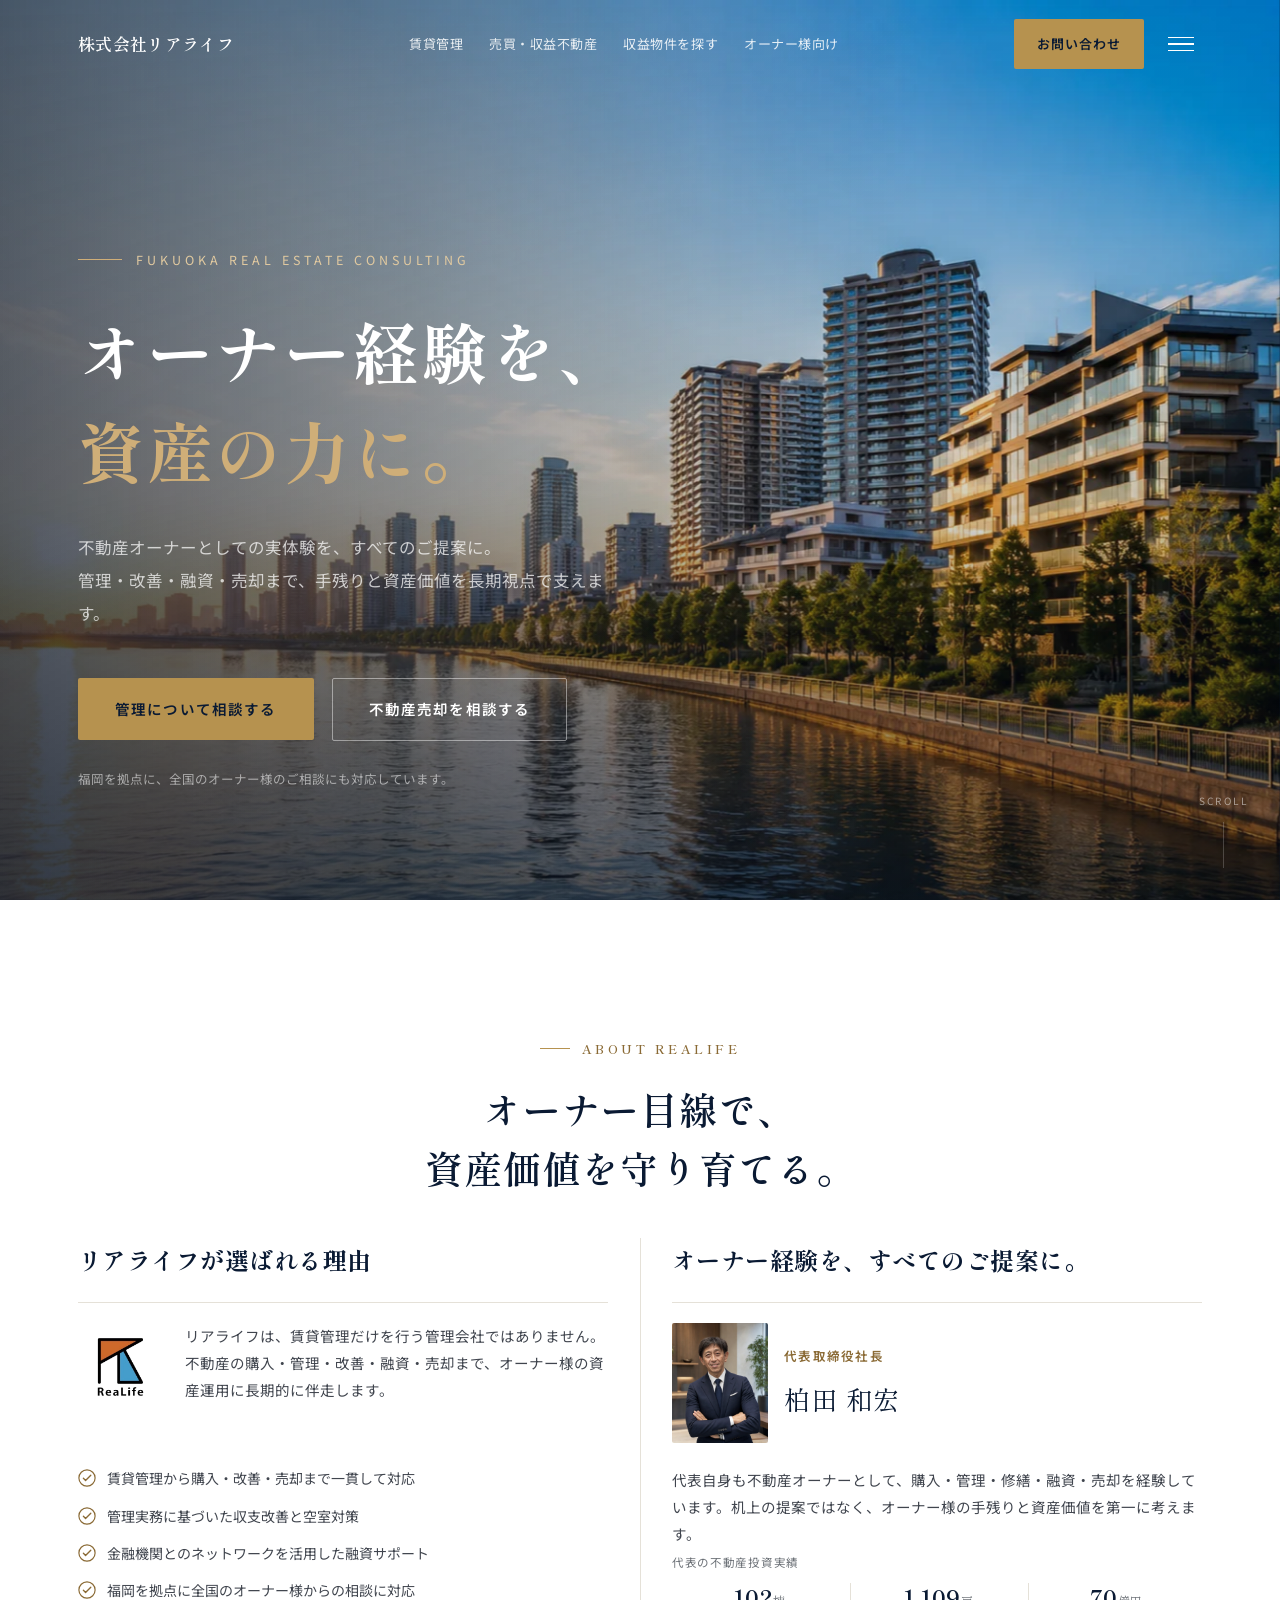
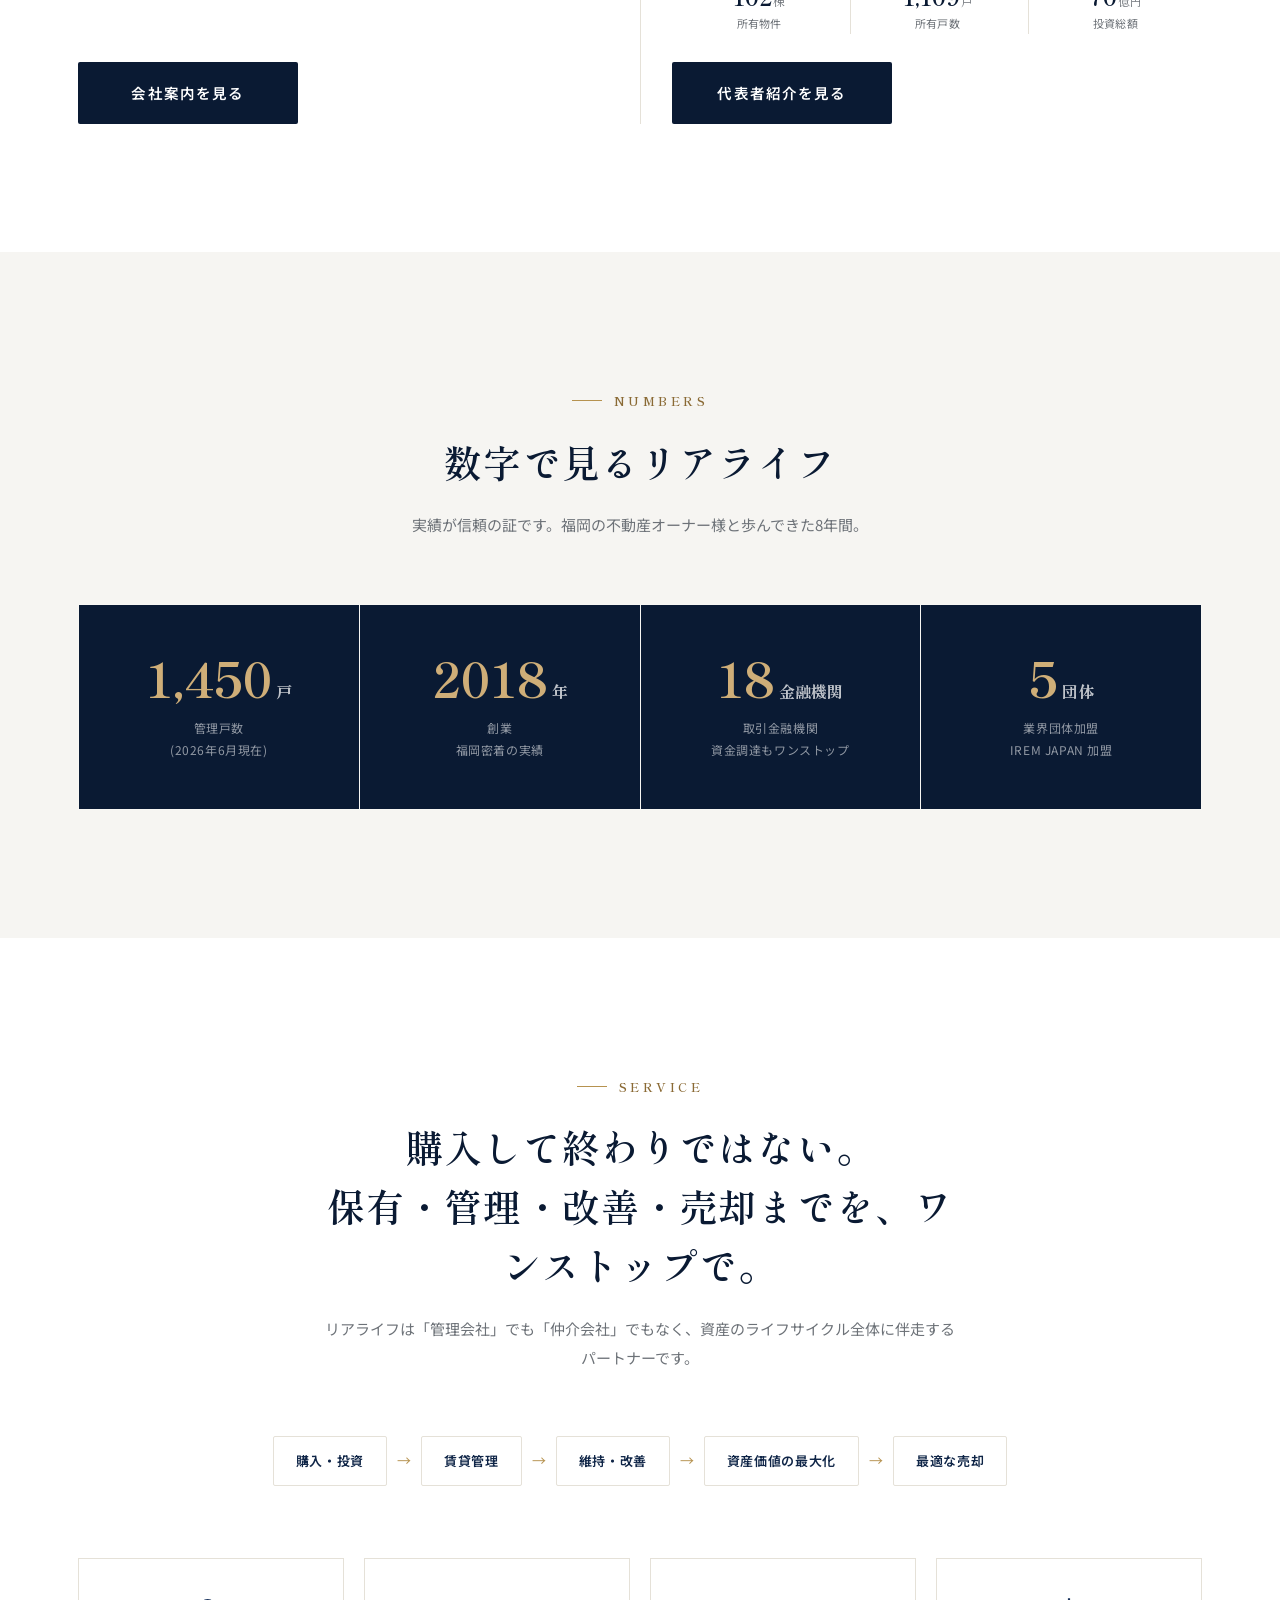
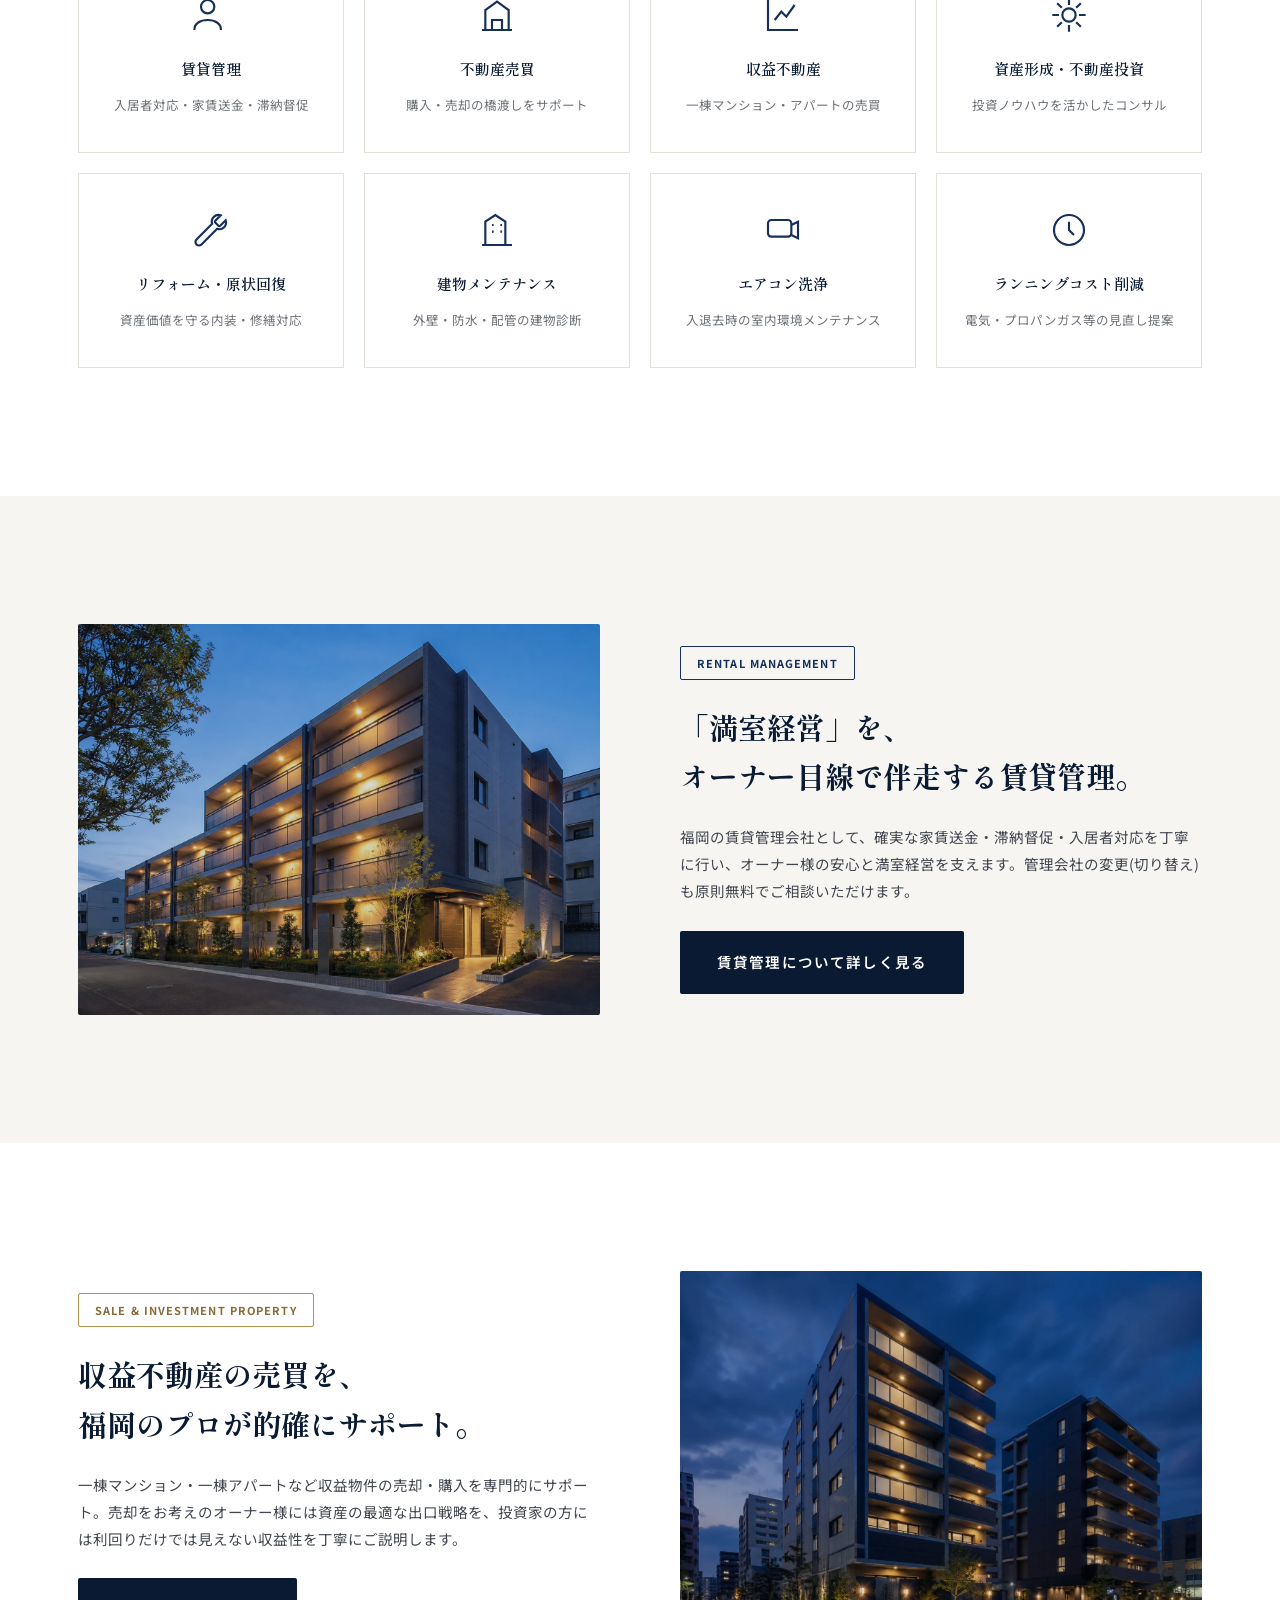
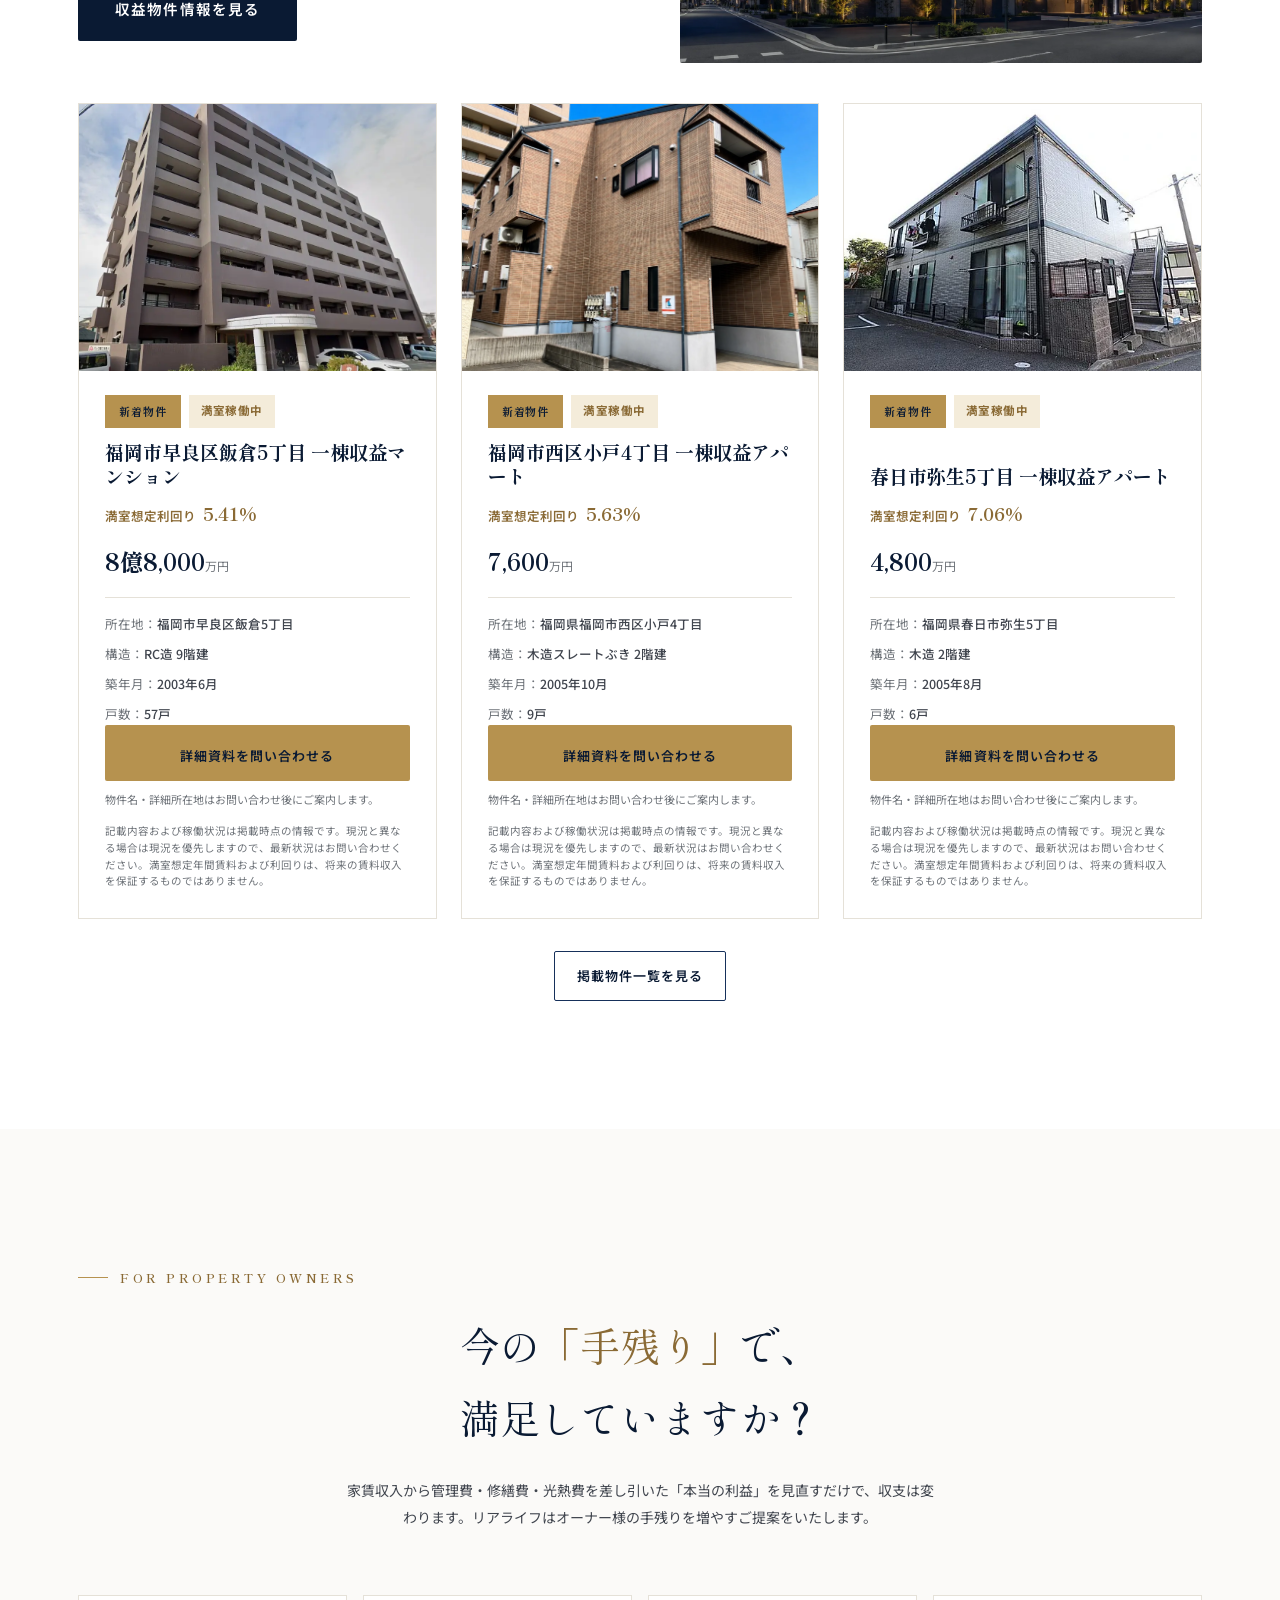
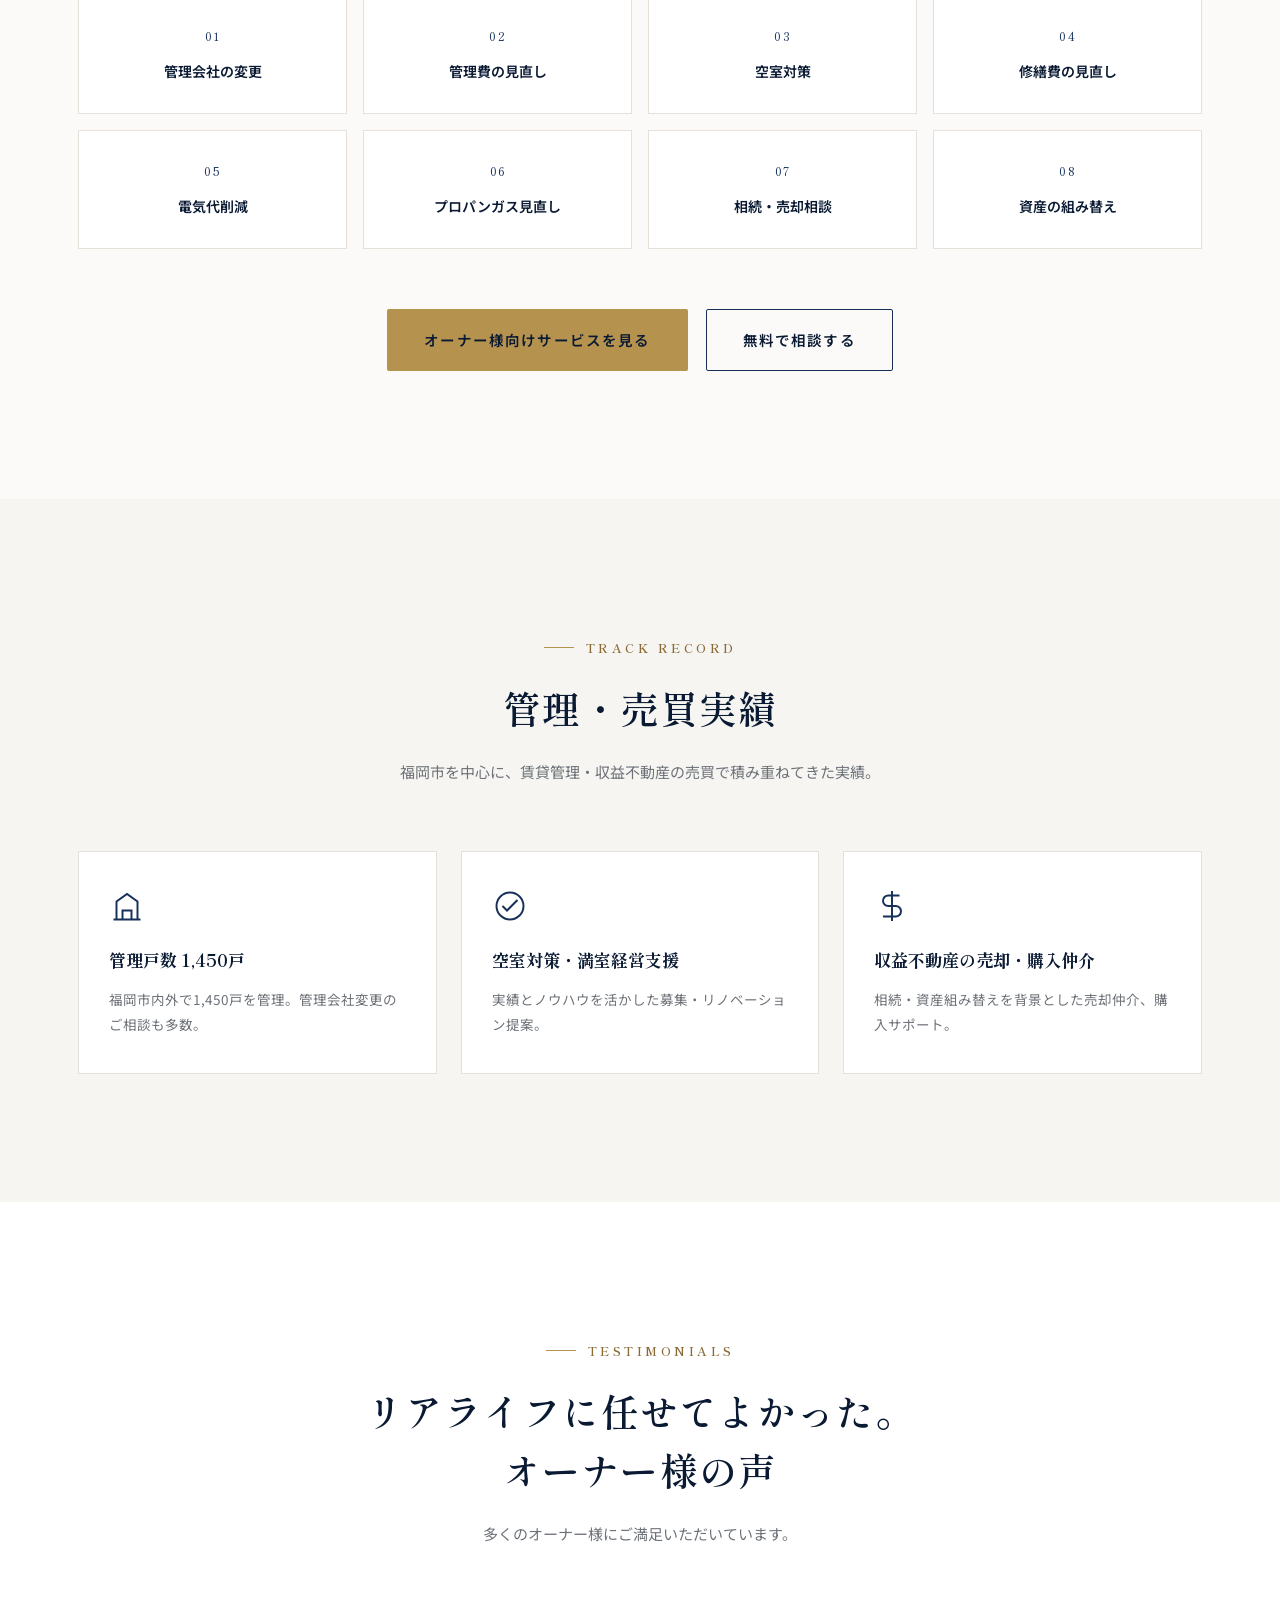
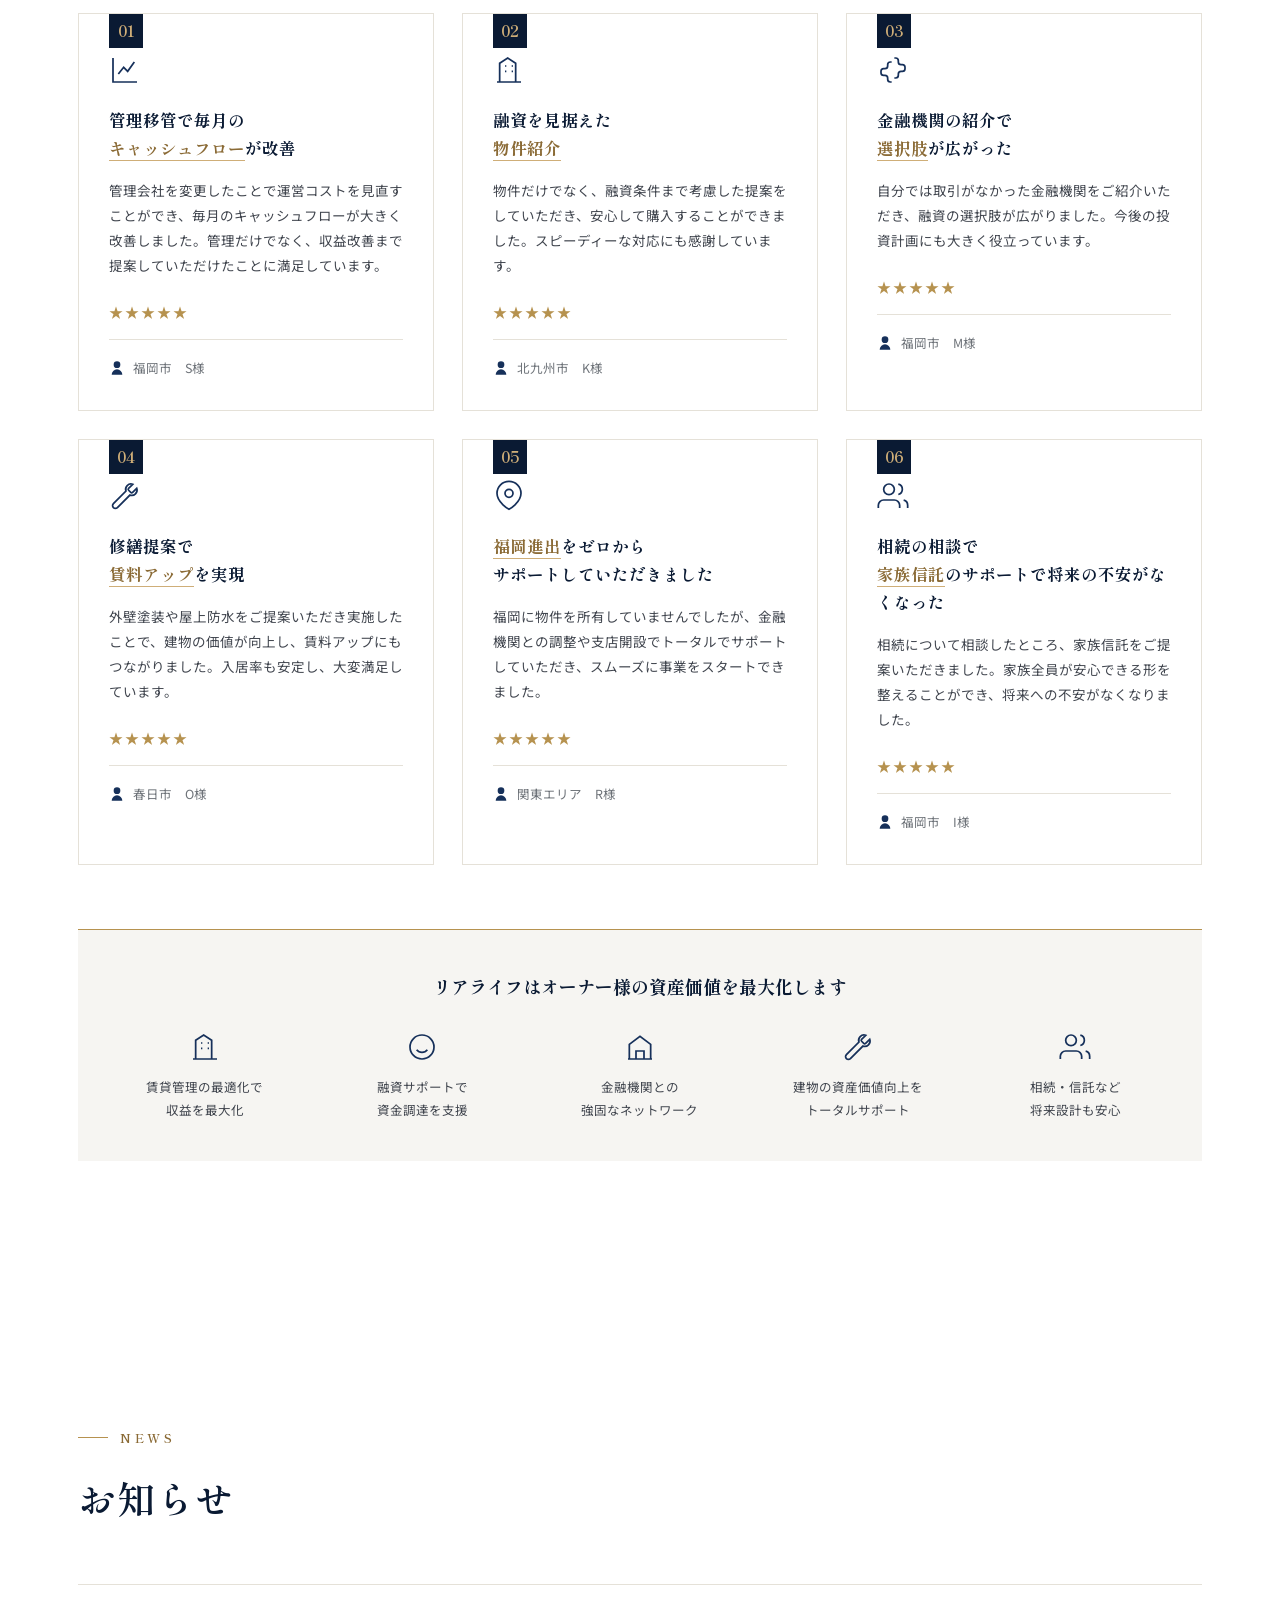
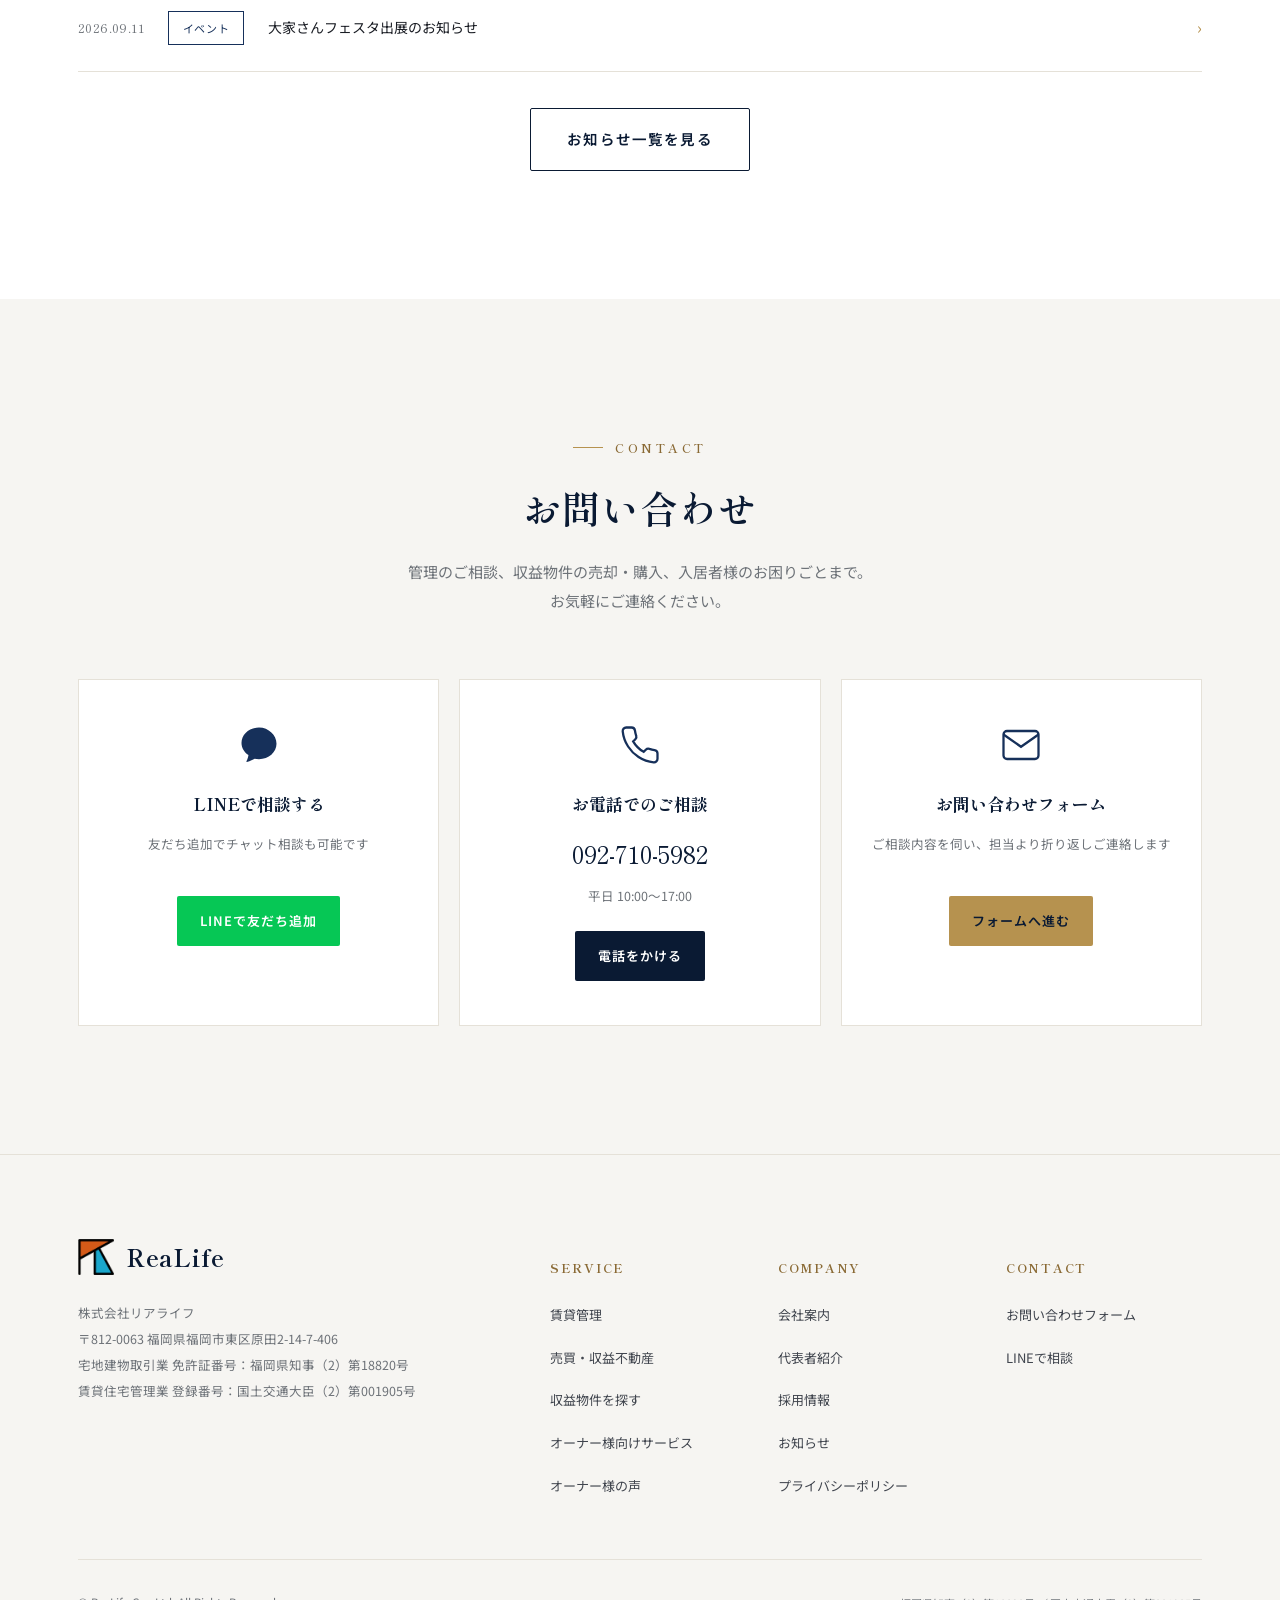
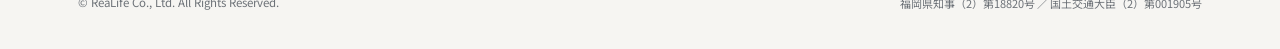
==== index.html @ e355d8fc "Bust the browser cache for style.css and main.js style.css is served with a 10-minute Cache-Control," ====
﻿<!DOCTYPE html>
<html lang="ja">
<head>
<meta charset="UTF-8" />
<meta name="viewport" content="width=device-width, initial-scale=1, viewport-fit=cover" />
<title>福岡の不動産管理・収益不動産なら株式会社リアライフ｜賃貸管理・売買・資産運用</title>
<meta name="description" content="株式会社リアライフは福岡市の不動産管理会社です。賃貸管理・収益不動産の売買・不動産投資コンサルティングをワンストップで提供。管理戸数1,450戸の実績。管理会社の変更、空室対策、収益物件の売却相談まで、オーナー目線でサポートします。" />
<meta name="keywords" content="福岡 賃貸管理,福岡 不動産管理会社,福岡 収益物件,福岡 不動産投資,福岡 一棟マンション,福岡 一棟アパート,福岡 収益不動産 売却,福岡 管理会社 変更" />
<link rel="canonical" href="https://realife-group.jp/" />

<!-- Open Graph -->
<meta property="og:type" content="website" />
<meta property="og:site_name" content="株式会社リアライフ" />
<meta property="og:title" content="福岡の不動産管理・収益不動産なら株式会社リアライフ" />
<meta property="og:description" content="賃貸管理・収益不動産の売買・資産運用をワンストップで。福岡市の不動産管理会社リアライフの公式サイト。" />
<meta property="og:url" content="https://realife-group.jp/" />
<meta property="og:image" content="https://realife-group.jp/assets/img/ogp-realife.jpg" />
<meta property="og:image:alt" content="株式会社リアライフ" />
<meta property="og:locale" content="ja_JP" />
<meta name="twitter:card" content="summary_large_image" />
<meta name="twitter:title" content="福岡の不動産管理・収益不動産なら株式会社リアライフ" />
<meta name="twitter:description" content="賃貸管理・収益不動産の売買・資産運用をワンストップで。福岡市の不動産管理会社リアライフの公式サイト。" />
<meta name="twitter:image" content="https://realife-group.jp/assets/img/ogp-realife.jpg" />

<link rel="icon" href="assets/img/logo-icon.png" type="image/png" />
<meta name="theme-color" content="#0a1a33" />

<link rel="preconnect" href="https://fonts.googleapis.com" />
<link rel="preconnect" href="https://fonts.gstatic.com" crossorigin />
<link href="https://fonts.googleapis.com/css2?family=Shippori+Mincho:wght@500;600;700&family=Noto+Sans+JP:wght@400;500;600;700&display=swap" rel="stylesheet" />
<link rel="stylesheet" href="assets/css/style.css?v=2" />

<script type="application/ld+json">
{
  "@context": "https://schema.org",
  "@type": "RealEstateAgent",
  "name": "株式会社リアライフ",
  "alternateName": "ReaLife Co., Ltd.",
  "url": "https://realife-group.jp/",
  "telephone": "+81-92-710-5982",
  "priceRange": "要問合せ",
  "image": "https://realife-group.jp/assets/img/ogp-realife.jpg",
  "address": {
    "@type": "PostalAddress",
    "streetAddress": "原田2-14-7-406",
    "addressLocality": "福岡市東区",
    "addressRegion": "福岡県",
    "postalCode": "812-0063",
    "addressCountry": "JP"
  },
  "areaServed": {
    "@type": "City",
    "name": "福岡市"
  },
  "openingHours": "Mo-Fr 10:00-17:00"
}
</script>
</head>
<body class="page-home">

<!-- ==================== Header ==================== -->
<header class="site-header">
  <div class="container">
    <a href="#top" class="brand">
      <span class="brand-name">株式会社リアライフ</span>
    </a>

    <nav class="main-nav" aria-label="グローバルナビゲーション">
      <a href="#chintai">賃貸管理</a>
      <a href="#baibai">売買・収益不動産</a>
      <a href="pages/bukken.html">収益物件を探す</a>
      <a href="#owner">オーナー様向け</a>
    </nav>

    <div class="header-actions">
      <a href="#contact" class="btn btn-gold btn-sm">お問い合わせ</a>
      <button class="nav-toggle" aria-label="メニューを開く" aria-expanded="false">
        <span></span><span></span><span></span>
      </button>
    </div>
  </div>
</header>

<nav class="mobile-nav" aria-label="モバイルナビゲーション">
  <div class="mobile-nav-groups">
    <div class="mobile-nav-group">
      <p class="mobile-nav-label">サービスを探す</p>
      <ul>
        <li><a href="#service">サービス紹介</a></li>
        <li><a href="#chintai">賃貸管理</a></li>
        <li><a href="#baibai">売買・収益不動産</a></li>
        <li><a href="pages/bukken.html">収益物件を探す</a></li>
        <li><a href="#owner">オーナー様向け</a></li>
      </ul>
    </div>
    <div class="mobile-nav-group">
      <p class="mobile-nav-label">リアライフを知る</p>
      <ul>
        <li><a href="#company">会社案内</a></li>
        <li><a href="pages/president.html">代表者紹介</a></li>
        <li><a href="#numbers">数字で見るリアライフ</a></li>
        <li><a href="#about">リアライフについて</a></li>
      </ul>
    </div>
    <div class="mobile-nav-group">
      <p class="mobile-nav-label">その他</p>
      <ul>
        <li><a href="#voice">オーナー様の声</a></li>
        <li><a href="#news">お知らせ</a></li>
        <li><a href="pages/recruit.html">採用情報</a></li>
        <li><a href="#contact">お問い合わせ</a></li>
      </ul>
    </div>
  </div>
</nav>

<main id="top">

  <!-- ==================== Hero (ファーストビュー) ==================== -->
  <section class="hero" id="hero">
    <div class="hero-media">
      <img
        src="assets/img/hero-sunrise.webp"
        alt="福岡の収益不動産をイメージしたマンション"
        class="hero-media-img"
        width="1672"
        height="941"
      />
    </div>

    <div class="hero-content container">
      <p class="hero-eyebrow">FUKUOKA REAL ESTATE CONSULTING</p>
      <h1 class="hero-title">オーナー経験を、<br /><em>資産の力に。</em></h1>
      <p class="hero-desc">
        不動産オーナーとしての実体験を、すべてのご提案に。<br class="only-pc" />
        管理・改善・融資・売却まで、手残りと資産価値を長期視点で支えます。
      </p>
      <div class="hero-cta">
        <a href="pages/contact.html?type=management#contact-form" class="btn btn-gold">管理について相談する</a>
        <a href="pages/contact.html?type=sale#contact-form" class="btn btn-outline">不動産売却を相談する</a>
      </div>
      <p class="hero-note" style="font-size:12.5px;color:rgba(255,255,255,0.55);opacity:0;animation:fadeUp 1.2s var(--ease-slow) 1.3s forwards;">福岡を拠点に、全国のオーナー様のご相談にも対応しています。</p>
    </div>

    <div class="hero-scroll" aria-hidden="true">
      <span>SCROLL</span>
      <span class="line"></span>
    </div>
  </section>

  <!-- ==================== About (リアライフについて・代表者紹介) ==================== -->
  <div id="company"></div>
  <section class="section-pad" id="about">
    <div class="container">
      <div class="section-head reveal" style="margin-bottom:40px;">
        <p class="eyebrow" style="justify-content:center">ABOUT REALIFE</p>
        <h2 class="section-title">オーナー目線で、<br class="only-pc" />資産価値を<span style="white-space:nowrap;">守り育てる。</span></h2>
      </div>

      <div class="cp-grid reveal">
        <div class="cp-col">
          <h3 class="cp-heading">リアライフが選ばれる理由</h3>
          <div class="cp-intro">
            <img src="assets/img/realife-logo-section.webp" alt="株式会社リアライフのロゴ" class="cp-logo-inline" width="298" height="312" loading="lazy" />
            <p class="cp-text">リアライフは、賃貸管理だけを行う管理会社ではありません。不動産の購入・管理・改善・融資・売却まで、オーナー様の資産運用に長期的に伴走します。</p>
          </div>
          <ul class="cp-points">
            <li><svg class="cp-check" viewBox="0 0 20 20" aria-hidden="true"><circle cx="10" cy="10" r="9" fill="none" stroke="currentColor" stroke-width="1.3"/><path d="M6 10.3l2.4 2.4L14.2 7" fill="none" stroke="currentColor" stroke-width="1.5" stroke-linecap="round" stroke-linejoin="round"/></svg>賃貸管理から購入・改善・売却まで一貫して対応</li>
            <li><svg class="cp-check" viewBox="0 0 20 20" aria-hidden="true"><circle cx="10" cy="10" r="9" fill="none" stroke="currentColor" stroke-width="1.3"/><path d="M6 10.3l2.4 2.4L14.2 7" fill="none" stroke="currentColor" stroke-width="1.5" stroke-linecap="round" stroke-linejoin="round"/></svg>管理実務に基づいた収支改善と空室対策</li>
            <li><svg class="cp-check" viewBox="0 0 20 20" aria-hidden="true"><circle cx="10" cy="10" r="9" fill="none" stroke="currentColor" stroke-width="1.3"/><path d="M6 10.3l2.4 2.4L14.2 7" fill="none" stroke="currentColor" stroke-width="1.5" stroke-linecap="round" stroke-linejoin="round"/></svg>金融機関とのネットワークを活用した融資サポート</li>
            <li><svg class="cp-check" viewBox="0 0 20 20" aria-hidden="true"><circle cx="10" cy="10" r="9" fill="none" stroke="currentColor" stroke-width="1.3"/><path d="M6 10.3l2.4 2.4L14.2 7" fill="none" stroke="currentColor" stroke-width="1.5" stroke-linecap="round" stroke-linejoin="round"/></svg>福岡を拠点に全国のオーナー様からの相談に対応</li>
          </ul>
          <a href="pages/company.html" class="btn btn-navy">会社案内を見る</a>
        </div>

        <div class="cp-col cp-col-president">
          <h3 class="cp-heading">オーナー経験を、すべてのご提案に。</h3>
          <div class="cp-person">
            <img
              src="assets/img/president-kashiwada.webp"
              alt="株式会社リアライフ 代表取締役社長 柏田和宏"
              class="cp-avatar"
              width="1122"
              height="1402"
              loading="lazy"
            />
            <div>
              <p class="cp-role">代表取締役社長</p>
              <p class="cp-name">柏田 和宏</p>
            </div>
          </div>
          <div class="cp-president-body">
            <p class="cp-text">代表自身も不動産オーナーとして、購入・管理・修繕・融資・売却を経験しています。机上の提案ではなく、オーナー様の手残りと資産価値を第一に考えます。</p>
            <div class="cp-track-record">
              <p class="cp-track-label">代表の不動産投資実績</p>
              <div class="cp-track-grid">
                <div class="cp-track-item">
                  <div class="cp-track-value">102<span class="cp-track-unit">棟</span></div>
                  <p class="cp-track-name">所有物件</p>
                </div>
                <div class="cp-track-item">
                  <div class="cp-track-value">1,109<span class="cp-track-unit">戸</span></div>
                  <p class="cp-track-name">所有戸数</p>
                </div>
                <div class="cp-track-item">
                  <div class="cp-track-value">70<span class="cp-track-unit">億円</span></div>
                  <p class="cp-track-name">投資総額</p>
                </div>
              </div>
            </div>
          </div>
          <a href="pages/president.html" class="btn btn-navy">代表者紹介を見る</a>
        </div>
      </div>
    </div>
  </section>

  <!-- ==================== Numbers (数字で見るリアライフ) ==================== -->
  <section class="bg-off section-pad" id="numbers">
    <div class="container">
      <div class="section-head reveal">
        <p class="eyebrow" style="justify-content:center">NUMBERS</p>
        <h2 class="section-title">数字で見るリアライフ</h2>
        <p class="section-lead">実績が信頼の証です。福岡の不動産オーナー様と歩んできた8年間。</p>
      </div>

      <div class="numbers-grid reveal">
        <div class="number-card">
          <div class="number-value"><span data-count="1450">0</span><span class="unit">戸</span></div>
          <p class="number-label">管理戸数<br />(2026年6月現在)</p>
        </div>
        <div class="number-card">
          <div class="number-value"><span data-count="2018" data-no-group>2018</span><span class="unit">年</span></div>
          <p class="number-label">創業<br />福岡密着の実績</p>
        </div>
        <div class="number-card">
          <div class="number-value"><span data-count="18">0</span><span class="unit">金融機関</span></div>
          <p class="number-label">取引金融機関<br />資金調達もワンストップ</p>
        </div>
        <div class="number-card">
          <div class="number-value"><span data-count="5">0</span><span class="unit">団体</span></div>
          <p class="number-label">業界団体加盟<br />IREM JAPAN 加盟</p>
        </div>
      </div>
    </div>
  </section>

  <!-- ==================== Service overview (サービス紹介) ==================== -->
  <section class="section-pad" id="service">
    <div class="container">
      <div class="section-head reveal">
        <p class="eyebrow" style="justify-content:center">SERVICE</p>
        <h2 class="section-title">購入して終わりではない。<br class="only-pc" />保有・管理・改善・売却までを、ワンストップで。</h2>
        <p class="section-lead">リアライフは「管理会社」でも「仲介会社」でもなく、資産のライフサイクル全体に伴走するパートナーです。</p>
      </div>

      <div class="flow-strip reveal">
        <span class="flow-step">購入・投資</span>
        <span class="flow-arrow">→</span>
        <span class="flow-step">賃貸管理</span>
        <span class="flow-arrow">→</span>
        <span class="flow-step">維持・改善</span>
        <span class="flow-arrow">→</span>
        <span class="flow-step">資産価値の最大化</span>
        <span class="flow-arrow">→</span>
        <span class="flow-step">最適な売却</span>
      </div>

      <div class="service-grid reveal">
        <div class="service-card">
          <div class="service-icon"><svg viewBox="0 0 24 24" fill="none" stroke="currentColor" stroke-width="1.5"><path d="M14 7a4 4 0 1 1-8 0 4 4 0 0 1 8 0Z"/><path d="M2 21c0-4 3.6-6 8-6s8 2 8 6"/></svg></div>
          <p class="service-name">賃貸管理</p>
          <p class="service-desc">入居者対応・家賃送金・滞納督促</p>
        </div>
        <div class="service-card">
          <div class="service-icon"><svg viewBox="0 0 24 24" fill="none" stroke="currentColor" stroke-width="1.5"><path d="M3 21h18M5 21V9l7-5 7 5v12M9 21v-6h6v6"/></svg></div>
          <p class="service-name">不動産売買</p>
          <p class="service-desc">購入・売却の橋渡しをサポート</p>
        </div>
        <div class="service-card">
          <div class="service-icon"><svg viewBox="0 0 24 24" fill="none" stroke="currentColor" stroke-width="1.5"><path d="M3 3v18h18"/><path d="M7 15l4-5 3 3 5-7"/></svg></div>
          <p class="service-name">収益不動産</p>
          <p class="service-desc">一棟マンション・アパートの売買</p>
        </div>
        <div class="service-card">
          <div class="service-icon"><svg viewBox="0 0 24 24" fill="none" stroke="currentColor" stroke-width="1.5"><path d="M12 2v4M12 18v4M4.9 4.9l2.8 2.8M16.3 16.3l2.8 2.8M2 12h4M18 12h4M4.9 19.1l2.8-2.8M16.3 7.7l2.8-2.8"/><circle cx="12" cy="12" r="4"/></svg></div>
          <p class="service-name">資産形成・不動産投資</p>
          <p class="service-desc">投資ノウハウを活かしたコンサル</p>
        </div>
        <div class="service-card">
          <div class="service-icon"><svg viewBox="0 0 24 24" fill="none" stroke="currentColor" stroke-width="1.5"><path d="M14.7 6.3a1 1 0 0 0 0 1.4l1.6 1.6a1 1 0 0 0 1.4 0l3.1-3.1a4 4 0 0 1-5.1 5.1L6.3 20.7a2 2 0 0 1-3-3L12.7 8.3a4 4 0 0 1 5.1-5.1l-3.1 3.1Z"/></svg></div>
          <p class="service-name">リフォーム・原状回復</p>
          <p class="service-desc">資産価値を守る内装・修繕対応</p>
        </div>
        <div class="service-card">
          <div class="service-icon"><svg viewBox="0 0 24 24" fill="none" stroke="currentColor" stroke-width="1.5"><path d="M3 21h18M5 21V7l6-4 6 4v14M9 9h1M9 13h1M14 9h1M14 13h1"/></svg></div>
          <p class="service-name">建物メンテナンス</p>
          <p class="service-desc">外壁・防水・配管の建物診断</p>
        </div>
        <div class="service-card">
          <div class="service-icon"><svg viewBox="0 0 24 24" fill="none" stroke="currentColor" stroke-width="1.5"><rect x="3" y="6" width="14" height="10" rx="2"/><path d="M17 9l4-2v10l-4-2"/></svg></div>
          <p class="service-name">エアコン洗浄</p>
          <p class="service-desc">入退去時の室内環境メンテナンス</p>
        </div>
        <div class="service-card">
          <div class="service-icon"><svg viewBox="0 0 24 24" fill="none" stroke="currentColor" stroke-width="1.5"><circle cx="12" cy="12" r="9"/><path d="M12 7v5l3 3"/></svg></div>
          <p class="service-name">ランニングコスト削減</p>
          <p class="service-desc">電気・プロパンガス等の見直し提案</p>
        </div>
      </div>
    </div>
  </section>

  <!-- ==================== 賃貸管理 ==================== -->
  <section class="section-pad bg-off" id="chintai">
    <div class="container">
      <div class="feature reveal">
        <div class="feature-visual">
          <img
            src="assets/img/rental-management.webp"
            alt="福岡の賃貸管理をイメージしたマンション"
            class="feature-photo"
            width="1448"
            height="1086"
            loading="lazy"
          />
        </div>
        <div class="feature-content">
          <span class="feature-tag">RENTAL MANAGEMENT</span>
          <h3>「満室経営」を、<br />オーナー目線で伴走する賃貸管理。</h3>
          <p>
            福岡の賃貸管理会社として、確実な家賃送金・滞納督促・入居者対応を丁寧に行い、オーナー様の安心と満室経営を支えます。管理会社の変更(切り替え)も原則無料でご相談いただけます。
          </p>
          <a href="pages/chintai-kanri.html" class="btn btn-navy">賃貸管理について詳しく見る</a>
        </div>
      </div>
    </div>
  </section>

  <!-- ==================== 不動産売買・収益不動産 ==================== -->
  <section class="section-pad" id="baibai">
    <div class="container">
      <div class="feature reverse theme-orange reveal">
        <div class="feature-visual">
          <img
            src="assets/img/investment-property.webp"
            alt="福岡の収益不動産売買をイメージしたマンション"
            class="feature-photo"
            width="1448"
            height="1086"
            loading="lazy"
          />
        </div>
        <div class="feature-content">
          <span class="feature-tag theme-orange">SALE &amp; INVESTMENT PROPERTY</span>
          <h3>収益不動産の売買を、<br />福岡のプロが的確にサポート。</h3>
          <p>
            一棟マンション・一棟アパートなど収益物件の売却・購入を専門的にサポート。売却をお考えのオーナー様には資産の最適な出口戦略を、投資家の方には利回りだけでは見えない収益性を丁寧にご説明します。
          </p>
          <a href="pages/bukken.html" class="btn btn-navy">収益物件情報を見る</a>
        </div>
      </div>

      <div class="property-teaser-grid">
        <article class="property-card reveal">
          <div class="property-photo">
            <img
              src="assets/img/property-fukuoka-iikura.webp"
              alt="福岡市早良区飯倉5丁目の一棟収益マンション外観"
              width="937"
              height="792"
              loading="lazy"
            />
          </div>
          <div class="property-body">
            <div class="property-badges">
              <span class="property-new">新着物件</span>
              <span class="property-status">満室稼働中</span>
            </div>
            <p class="property-name">福岡市早良区飯倉5丁目 一棟収益マンション</p>
            <p class="property-yield-inline">満室想定利回り <strong>5.41%</strong></p>
            <div class="property-price">8億8,000<small>万円</small></div>
            <div class="property-meta">
              <span>所在地：<strong>福岡市早良区飯倉5丁目</strong></span>
              <span>構造：<strong>RC造 9階建</strong></span>
              <span>築年月：<strong>2003年6月</strong></span>
              <span>戸数：<strong>57戸</strong></span>
            </div>
            <a href="pages/contact.html?type=sale&amp;property=fukuoka-iikura#contact-form" class="btn btn-gold btn-sm btn-block property-cta">詳細資料を問い合わせる</a>
            <p class="property-note">物件名・詳細所在地はお問い合わせ後にご案内します。</p>
            <p class="property-disclaimer">記載内容および稼働状況は掲載時点の情報です。現況と異なる場合は現況を優先しますので、最新状況はお問い合わせください。満室想定年間賃料および利回りは、将来の賃料収入を保証するものではありません。</p>
          </div>
        </article>

        <article class="property-card reveal">
          <div class="property-photo">
            <img
              src="assets/img/property-fukuoka-odo.webp"
              alt="福岡市西区小戸4丁目の一棟収益アパート外観"
              width="1448"
              height="1086"
              loading="lazy"
            />
          </div>
          <div class="property-body">
            <div class="property-badges">
              <span class="property-new">新着物件</span>
              <span class="property-status">満室稼働中</span>
            </div>
            <p class="property-name">福岡市西区小戸4丁目 一棟収益アパート</p>
            <p class="property-yield-inline">満室想定利回り <strong>5.63%</strong></p>
            <div class="property-price">7,600<small>万円</small></div>
            <div class="property-meta">
              <span>所在地：<strong>福岡県福岡市西区小戸4丁目</strong></span>
              <span>構造：<strong>木造スレートぶき 2階建</strong></span>
              <span>築年月：<strong>2005年10月</strong></span>
              <span>戸数：<strong>9戸</strong></span>
            </div>
            <a href="pages/contact.html?type=sale&amp;property=fukuoka-odo#contact-form" class="btn btn-gold btn-sm btn-block property-cta">詳細資料を問い合わせる</a>
            <p class="property-note">物件名・詳細所在地はお問い合わせ後にご案内します。</p>
            <p class="property-disclaimer">記載内容および稼働状況は掲載時点の情報です。現況と異なる場合は現況を優先しますので、最新状況はお問い合わせください。満室想定年間賃料および利回りは、将来の賃料収入を保証するものではありません。</p>
          </div>
        </article>

        <article class="property-card reveal">
          <div class="property-photo">
            <img
              src="assets/img/property-kasuga-yayoi.webp"
              alt="福岡県春日市弥生5丁目の一棟収益アパート外観"
              width="518"
              height="375"
              loading="lazy"
            />
          </div>
          <div class="property-body">
            <div class="property-badges">
              <span class="property-new">新着物件</span>
              <span class="property-status">満室稼働中</span>
            </div>
            <p class="property-name">春日市弥生5丁目 一棟収益アパート</p>
            <p class="property-yield-inline">満室想定利回り <strong>7.06%</strong></p>
            <div class="property-price">4,800<small>万円</small></div>
            <div class="property-meta">
              <span>所在地：<strong>福岡県春日市弥生5丁目</strong></span>
              <span>構造：<strong>木造 2階建</strong></span>
              <span>築年月：<strong>2005年8月</strong></span>
              <span>戸数：<strong>6戸</strong></span>
            </div>
            <a href="pages/contact.html?type=sale&amp;property=kasuga-yayoi#contact-form" class="btn btn-gold btn-sm btn-block property-cta">詳細資料を問い合わせる</a>
            <p class="property-note">物件名・詳細所在地はお問い合わせ後にご案内します。</p>
            <p class="property-disclaimer">記載内容および稼働状況は掲載時点の情報です。現況と異なる場合は現況を優先しますので、最新状況はお問い合わせください。満室想定年間賃料および利回りは、将来の賃料収入を保証するものではありません。</p>
          </div>
        </article>
      </div>
      <div class="property-teaser-more reveal">
        <a href="pages/bukken.html" class="btn btn-outline-navy btn-sm">掲載物件一覧を見る</a>
      </div>
    </div>
  </section>

  <!-- ==================== オーナー様向けサービス ==================== -->
  <section class="section-pad owner-section" id="owner">
    <div class="container">
      <div class="reveal">
        <p class="eyebrow" style="justify-content:center">FOR PROPERTY OWNERS</p>
        <p class="owner-question">今の<em>「手残り」</em>で、<br />満足していますか？</p>
        <p class="owner-sub">家賃収入から管理費・修繕費・光熱費を差し引いた「本当の利益」を見直すだけで、収支は変わります。リアライフはオーナー様の手残りを増やすご提案をいたします。</p>
      </div>

      <div class="owner-grid reveal">
        <div class="owner-card"><p class="num">01</p><p class="txt">管理会社の変更</p></div>
        <div class="owner-card"><p class="num">02</p><p class="txt">管理費の見直し</p></div>
        <div class="owner-card"><p class="num">03</p><p class="txt">空室対策</p></div>
        <div class="owner-card"><p class="num">04</p><p class="txt">修繕費の見直し</p></div>
        <div class="owner-card"><p class="num">05</p><p class="txt">電気代削減</p></div>
        <div class="owner-card"><p class="num">06</p><p class="txt">プロパンガス見直し</p></div>
        <div class="owner-card"><p class="num">07</p><p class="txt">相続・売却相談</p></div>
        <div class="owner-card"><p class="num">08</p><p class="txt">資産の組み替え</p></div>
      </div>

      <div class="owner-cta reveal">
        <a href="pages/owner.html" class="btn btn-gold">オーナー様向けサービスを見る</a>
        <a href="pages/contact.html?type=management#contact-form" class="btn btn-outline-navy">無料で相談する</a>
      </div>
    </div>
  </section>

  <!-- ==================== 管理・売買実績 ==================== -->
  <section class="section-pad bg-off" id="results">
    <div class="container">
      <div class="section-head reveal">
        <p class="eyebrow" style="justify-content:center">TRACK RECORD</p>
        <h2 class="section-title">管理・売買実績</h2>
        <p class="section-lead">福岡市を中心に、賃貸管理・収益不動産の売買で積み重ねてきた実績。</p>
      </div>

      <div class="results-grid reveal">
        <div class="result-card">
          <div class="icon"><svg viewBox="0 0 24 24" fill="none" stroke="currentColor" stroke-width="1.5"><path d="M3 21h18M5 21V9l7-5 7 5v12M9 21v-6h6v6"/></svg></div>
          <h4>管理戸数 1,450戸</h4>
          <p>福岡市内外で1,450戸を管理。管理会社変更のご相談も多数。</p>
        </div>
        <div class="result-card">
          <div class="icon"><svg viewBox="0 0 24 24" fill="none" stroke="currentColor" stroke-width="1.5"><path d="M7 12l3 3 7-7"/><circle cx="12" cy="12" r="9"/></svg></div>
          <h4>空室対策・満室経営支援</h4>
          <p>実績とノウハウを活かした募集・リノベーション提案。</p>
        </div>
        <div class="result-card">
          <div class="icon"><svg viewBox="0 0 24 24" fill="none" stroke="currentColor" stroke-width="1.5"><path d="M12 2v20M17 5H9.5a3.5 3.5 0 0 0 0 7h5a3.5 3.5 0 0 1 0 7H6"/></svg></div>
          <h4>収益不動産の売却・購入仲介</h4>
          <p>相続・資産組み替えを背景とした売却仲介、購入サポート。</p>
        </div>
      </div>
    </div>
  </section>

  <!-- ==================== オーナー様の声 ==================== -->
  <section class="section-pad" id="voice">
    <div class="container">
      <div class="section-head reveal">
        <p class="eyebrow" style="justify-content:center">TESTIMONIALS</p>
        <h2 class="section-title">リアライフに任せてよかった。<br class="only-pc" />オーナー様の声</h2>
        <p class="section-lead">多くのオーナー様にご満足いただいています。</p>
      </div>

      <div class="testimonial-grid reveal">
        <div class="testimonial-card">
          <div class="testimonial-num">01</div>
          <div class="testimonial-icon"><svg viewBox="0 0 24 24" fill="none" stroke="currentColor" stroke-width="1.5"><path d="M3 3v18h18"/><path d="M7 15l4-5 3 3 5-7"/></svg></div>
          <h4>管理移管で毎月の<br /><em>キャッシュフロー</em>が改善</h4>
          <p>管理会社を変更したことで運営コストを見直すことができ、毎月のキャッシュフローが大きく改善しました。管理だけでなく、収益改善まで提案していただけたことに満足しています。</p>
          <div class="testimonial-stars">★★★★★</div>
          <div class="testimonial-author">
            <svg viewBox="0 0 24 24" fill="currentColor"><path d="M12 12a5 5 0 1 0 0-10 5 5 0 0 0 0 10Z"/><path d="M4 22a8 8 0 0 1 16 0"/></svg>
            福岡市　S様
          </div>
        </div>

        <div class="testimonial-card">
          <div class="testimonial-num">02</div>
          <div class="testimonial-icon"><svg viewBox="0 0 24 24" fill="none" stroke="currentColor" stroke-width="1.5"><path d="M3 21h18M5 21V7l6-4 6 4v14M9 9h1M9 13h1M14 9h1M14 13h1"/></svg></div>
          <h4>融資を見据えた<br /><em>物件紹介</em></h4>
          <p>物件だけでなく、融資条件まで考慮した提案をしていただき、安心して購入することができました。スピーディーな対応にも感謝しています。</p>
          <div class="testimonial-stars">★★★★★</div>
          <div class="testimonial-author">
            <svg viewBox="0 0 24 24" fill="currentColor"><path d="M12 12a5 5 0 1 0 0-10 5 5 0 0 0 0 10Z"/><path d="M4 22a8 8 0 0 1 16 0"/></svg>
            北九州市　K様
          </div>
        </div>

        <div class="testimonial-card">
          <div class="testimonial-num">03</div>
          <div class="testimonial-icon"><svg viewBox="0 0 24 24" fill="none" stroke="currentColor" stroke-width="1.5"><path d="M11 21h-1a2 2 0 0 1-2-2v-1a2 2 0 0 0-2-2H5a2 2 0 0 1-2-2v-1a2 2 0 0 1 2-2h1a2 2 0 0 0 2-2V8a2 2 0 0 1 2-2h1M13 3h1a2 2 0 0 1 2 2v1a2 2 0 0 0 2 2h1a2 2 0 0 1 2 2v1a2 2 0 0 1-2 2h-1a2 2 0 0 0-2 2v1a2 2 0 0 1-2 2h-1"/></svg></div>
          <h4>金融機関の紹介で<br /><em>選択肢</em>が広がった</h4>
          <p>自分では取引がなかった金融機関をご紹介いただき、融資の選択肢が広がりました。今後の投資計画にも大きく役立っています。</p>
          <div class="testimonial-stars">★★★★★</div>
          <div class="testimonial-author">
            <svg viewBox="0 0 24 24" fill="currentColor"><path d="M12 12a5 5 0 1 0 0-10 5 5 0 0 0 0 10Z"/><path d="M4 22a8 8 0 0 1 16 0"/></svg>
            福岡市　M様
          </div>
        </div>

        <div class="testimonial-card">
          <div class="testimonial-num">04</div>
          <div class="testimonial-icon"><svg viewBox="0 0 24 24" fill="none" stroke="currentColor" stroke-width="1.5"><path d="M14.7 6.3a1 1 0 0 0 0 1.4l1.6 1.6a1 1 0 0 0 1.4 0l3.1-3.1a4 4 0 0 1-5.1 5.1L6.3 20.7a2 2 0 0 1-3-3L12.7 8.3a4 4 0 0 1 5.1-5.1l-3.1 3.1Z"/></svg></div>
          <h4>修繕提案で<br /><em>賃料アップ</em>を実現</h4>
          <p>外壁塗装や屋上防水をご提案いただき実施したことで、建物の価値が向上し、賃料アップにもつながりました。入居率も安定し、大変満足しています。</p>
          <div class="testimonial-stars">★★★★★</div>
          <div class="testimonial-author">
            <svg viewBox="0 0 24 24" fill="currentColor"><path d="M12 12a5 5 0 1 0 0-10 5 5 0 0 0 0 10Z"/><path d="M4 22a8 8 0 0 1 16 0"/></svg>
            春日市　O様
          </div>
        </div>

        <div class="testimonial-card">
          <div class="testimonial-num">05</div>
          <div class="testimonial-icon"><svg viewBox="0 0 24 24" fill="none" stroke="currentColor" stroke-width="1.5"><path d="M21 10c0 7-9 12-9 12s-9-5-9-12a9 9 0 0 1 18 0Z"/><circle cx="12" cy="10" r="3"/></svg></div>
          <h4><em>福岡進出</em>をゼロから<br />サポートしていただきました</h4>
          <p>福岡に物件を所有していませんでしたが、金融機関との調整や支店開設でトータルでサポートしていただき、スムーズに事業をスタートできました。</p>
          <div class="testimonial-stars">★★★★★</div>
          <div class="testimonial-author">
            <svg viewBox="0 0 24 24" fill="currentColor"><path d="M12 12a5 5 0 1 0 0-10 5 5 0 0 0 0 10Z"/><path d="M4 22a8 8 0 0 1 16 0"/></svg>
            関東エリア　R様
          </div>
        </div>

        <div class="testimonial-card">
          <div class="testimonial-num">06</div>
          <div class="testimonial-icon"><svg viewBox="0 0 24 24" fill="none" stroke="currentColor" stroke-width="1.5"><path d="M17 21v-2a4 4 0 0 0-4-4H5a4 4 0 0 0-4 4v2"/><circle cx="9" cy="7" r="4"/><path d="M23 21v-2a4 4 0 0 0-3-3.87M16 3.13a4 4 0 0 1 0 7.75"/></svg></div>
          <h4>相続の相談で<br /><em>家族信託</em>のサポートで将来の不安がなくなった</h4>
          <p>相続について相談したところ、家族信託をご提案いただきました。家族全員が安心できる形を整えることができ、将来への不安がなくなりました。</p>
          <div class="testimonial-stars">★★★★★</div>
          <div class="testimonial-author">
            <svg viewBox="0 0 24 24" fill="currentColor"><path d="M12 12a5 5 0 1 0 0-10 5 5 0 0 0 0 10Z"/><path d="M4 22a8 8 0 0 1 16 0"/></svg>
            福岡市　I様
          </div>
        </div>
      </div>

      <div class="testimonial-summary reveal">
        <h3>リアライフはオーナー様の資産価値を最大化します</h3>
        <div class="testimonial-summary-grid">
          <div>
            <div class="icon"><svg viewBox="0 0 24 24" fill="none" stroke="currentColor" stroke-width="1.5"><path d="M3 21h18M5 21V7l6-4 6 4v14M9 9h1M9 13h1M14 9h1M14 13h1"/></svg></div>
            <p>賃貸管理の最適化で<br />収益を最大化</p>
          </div>
          <div>
            <div class="icon"><svg viewBox="0 0 24 24" fill="none" stroke="currentColor" stroke-width="1.5"><circle cx="12" cy="12" r="9"/><path d="M8 14s1.5 2 4 2 4-2 4-2M9 9h.01M15 9h.01"/></svg></div>
            <p>融資サポートで<br />資金調達を支援</p>
          </div>
          <div>
            <div class="icon"><svg viewBox="0 0 24 24" fill="none" stroke="currentColor" stroke-width="1.5"><path d="M3 21h18M4 21V10l8-6 8 6v11M9 21v-6h6v6"/></svg></div>
            <p>金融機関との<br />強固なネットワーク</p>
          </div>
          <div>
            <div class="icon"><svg viewBox="0 0 24 24" fill="none" stroke="currentColor" stroke-width="1.5"><path d="M14.7 6.3a1 1 0 0 0 0 1.4l1.6 1.6a1 1 0 0 0 1.4 0l3.1-3.1a4 4 0 0 1-5.1 5.1L6.3 20.7a2 2 0 0 1-3-3L12.7 8.3a4 4 0 0 1 5.1-5.1l-3.1 3.1Z"/></svg></div>
            <p>建物の資産価値向上を<br />トータルサポート</p>
          </div>
          <div>
            <div class="icon"><svg viewBox="0 0 24 24" fill="none" stroke="currentColor" stroke-width="1.5"><path d="M17 21v-2a4 4 0 0 0-4-4H5a4 4 0 0 0-4 4v2"/><circle cx="9" cy="7" r="4"/><path d="M23 21v-2a4 4 0 0 0-3-3.87M16 3.13a4 4 0 0 1 0 7.75"/></svg></div>
            <p>相続・信託など<br />将来設計も安心</p>
          </div>
        </div>
      </div>
    </div>
  </section>

  <!-- ==================== お知らせ ==================== -->
  <section class="section-pad" id="news">
    <div class="container">
      <div class="section-head left reveal">
        <p class="eyebrow">NEWS</p>
        <h2 class="section-title" style="text-align:left">お知らせ</h2>
      </div>

      <div class="news-list reveal">
        <a class="news-item" href="pages/news-ooyasan-festa.html">
          <span class="news-date">2026.09.11</span>
          <span class="news-tag">イベント</span>
          <span class="news-title">大家さんフェスタ出展のお知らせ</span>
          <span class="news-arrow">›</span>
        </a>
      </div>
      <!-- ▼▼▼ ダミーのお知らせ（準備中のため非表示。実記事公開時にコメントを解除し、上の news-empty ブロックを削除） ▼▼▼
      <div class="news-list reveal">
        <a class="news-item" href="#">
          <span class="news-date">2026.08.07</span>
          <span class="news-tag">お知らせ</span>
          <span class="news-title">夏季休業についてのお知らせ</span>
          <span class="news-arrow">›</span>
        </a>
        <a class="news-item" href="#">
          <span class="news-date">2026.01.22</span>
          <span class="news-tag">メディア</span>
          <span class="news-title">NOAS FMさんに出演しました</span>
          <span class="news-arrow">›</span>
        </a>
        <a class="news-item" href="#">
          <span class="news-date">2025.12.08</span>
          <span class="news-tag">お知らせ</span>
          <span class="news-title">年末年始休業のお知らせ</span>
          <span class="news-arrow">›</span>
        </a>
        <a class="news-item" href="#">
          <span class="news-date">2024.10.23</span>
          <span class="news-tag">セミナー</span>
          <span class="news-title">これだけは知っておきたい「賃貸経営再生術」！</span>
          <span class="news-arrow">›</span>
        </a>
      </div>
      ▲▲▲ ここまで ▲▲▲ -->
      <div class="news-more reveal">
        <a href="pages/news.html" class="btn btn-outline" style="border-color:var(--navy-900);color:var(--navy-900);">お知らせ一覧を見る</a>
      </div>
    </div>
  </section>

  <!-- ==================== お問い合わせ ==================== -->
  <section class="section-pad bg-off" id="contact">
    <div class="container">
      <div class="section-head reveal">
        <p class="eyebrow" style="justify-content:center">CONTACT</p>
        <h2 class="section-title">お問い合わせ</h2>
        <p class="section-lead">
          管理のご相談、収益物件の売却・購入、入居者様のお困りごとまで。<br class="only-pc" />お気軽にご連絡ください。
        </p>
      </div>

      <div class="contact-grid reveal">
        <div class="contact-card">
          <div class="contact-icon"><svg viewBox="0 0 24 24" fill="currentColor"><path d="M12 2C6.48 2 2 5.94 2 10.8c0 2.8 1.55 5.28 3.97 6.9-.13.98-.5 2.36-1.15 3.6-.1.2.09.42.3.36 1.98-.55 3.5-1.32 4.32-1.82.83.16 1.7.24 2.56.24 5.52 0 10-3.94 10-8.8S17.52 2 12 2Z"/></svg></div>
          <h4>LINEで相談する</h4>
          <p>友だち追加でチャット相談も可能です</p>
          <a href="https://lin.ee/W5oG8Or" class="btn btn-sm" style="background:#06c755;color:#fff;" target="_blank" rel="noopener noreferrer">LINEで友だち追加</a>
        </div>
        <div class="contact-card">
          <div class="contact-icon"><svg viewBox="0 0 24 24" fill="none" stroke="currentColor" stroke-width="1.5"><path d="M22 16.92v3a2 2 0 0 1-2.18 2 19.79 19.79 0 0 1-8.63-3.07 19.5 19.5 0 0 1-6-6 19.79 19.79 0 0 1-3.07-8.67A2 2 0 0 1 4.11 2h3a2 2 0 0 1 2 1.72c.13.98.36 1.94.68 2.86a2 2 0 0 1-.45 2.11L8.09 9.91a16 16 0 0 0 6 6l1.22-1.22a2 2 0 0 1 2.11-.45c.92.32 1.88.55 2.86.68A2 2 0 0 1 22 16.92Z"/></svg></div>
          <h4>お電話でのご相談</h4>
          <span class="big"><a href="tel:0927105982">092-710-5982</a></span>
          <p class="contact-hours" style="min-height:auto;">平日 10:00〜17:00</p>
          <a href="tel:0927105982" class="btn btn-navy btn-sm">電話をかける</a>
        </div>
        <div class="contact-card">
          <div class="contact-icon"><svg viewBox="0 0 24 24" fill="none" stroke="currentColor" stroke-width="1.5"><rect x="2" y="4" width="20" height="16" rx="2"/><path d="m22 6-10 7L2 6"/></svg></div>
          <h4>お問い合わせフォーム</h4>
          <p>ご相談内容を伺い、担当より折り返しご連絡します</p>
          <a href="pages/contact.html" class="btn btn-gold btn-sm">フォームへ進む</a>
        </div>
      </div>
    </div>
  </section>

</main>

<!-- ==================== Footer ==================== -->
<footer class="site-footer">
  <div class="container">
    <div class="footer-top">
      <div class="footer-brand reveal">
        <div class="brand" style="margin-bottom:4px;">
          <img src="assets/img/logo-icon.png" alt="株式会社リアライフ" class="brand-logo" width="40" height="40" />
          <span class="brand-mark">ReaLife</span>
        </div>
        <p>
          株式会社リアライフ<br />
          〒812-0063 福岡県福岡市東区原田2-14-7-406<br />
          宅地建物取引業 免許証番号：福岡県知事（2）第18820号<br />
          賃貸住宅管理業 登録番号：国土交通大臣（2）第001905号
        </p>
      </div>

      <div class="footer-cols">
        <div class="footer-col reveal">
          <h5>SERVICE</h5>
          <ul>
            <li><a href="#chintai">賃貸管理</a></li>
            <li><a href="#baibai">売買・収益不動産</a></li>
            <li><a href="pages/bukken.html">収益物件を探す</a></li>
            <li><a href="#owner">オーナー様向けサービス</a></li>
            <li><a href="#voice">オーナー様の声</a></li>
          </ul>
        </div>
        <div class="footer-col reveal">
          <h5>COMPANY</h5>
          <ul>
            <li><a href="#company">会社案内</a></li>
            <li><a href="pages/president.html">代表者紹介</a></li>
            <li><a href="pages/recruit.html">採用情報</a></li>
            <li><a href="pages/news.html">お知らせ</a></li>
            <li><a href="pages/privacy.html">プライバシーポリシー</a></li>
          </ul>
        </div>
        <div class="footer-col reveal">
          <h5>CONTACT</h5>
          <ul>
            <li><a href="pages/contact.html">お問い合わせフォーム</a></li>
            <li><a href="https://lin.ee/W5oG8Or" target="_blank" rel="noopener noreferrer">LINEで相談</a></li>
          </ul>
        </div>
      </div>
    </div>

    <div class="footer-bottom">
      <span>© ReaLife Co., Ltd. All Rights Reserved.</span>
      <span class="footer-license">福岡県知事（2）第18820号 ／ 国土交通大臣（2）第001905号</span>
    </div>
  </div>
</footer>

<!-- Mobile fixed CTA bar -->
<div class="mobile-cta-bar" aria-label="お問い合わせクイックメニュー">
  <a href="https://lin.ee/W5oG8Or" class="cta-line" target="_blank" rel="noopener noreferrer">
    <svg viewBox="0 0 24 24" fill="currentColor"><path d="M12 2C6.48 2 2 5.94 2 10.8c0 2.8 1.55 5.28 3.97 6.9-.13.98-.5 2.36-1.15 3.6-.1.2.09.42.3.36 1.98-.55 3.5-1.32 4.32-1.82.83.16 1.7.24 2.56.24 5.52 0 10-3.94 10-8.8S17.52 2 12 2Z"/></svg>
    LINE相談
  </a>
  <a href="tel:0927105982" class="cta-tel">
    <svg viewBox="0 0 24 24" fill="none" stroke="currentColor" stroke-width="1.6"><path d="M22 16.92v3a2 2 0 0 1-2.18 2 19.79 19.79 0 0 1-8.63-3.07 19.5 19.5 0 0 1-6-6 19.79 19.79 0 0 1-3.07-8.67A2 2 0 0 1 4.11 2h3a2 2 0 0 1 2 1.72c.13.98.36 1.94.68 2.86a2 2 0 0 1-.45 2.11L8.09 9.91a16 16 0 0 0 6 6l1.22-1.22a2 2 0 0 1 2.11-.45c.92.32 1.88.55 2.86.68A2 2 0 0 1 22 16.92Z"/></svg>
    電話する
  </a>
  <a href="pages/contact.html" class="cta-form">
    <svg viewBox="0 0 24 24" fill="none" stroke="currentColor" stroke-width="1.6"><rect x="2" y="4" width="20" height="16" rx="2"/><path d="m22 6-10 7L2 6"/></svg>
    問い合わせ
  </a>
</div>

<button class="to-top" aria-label="ページの先頭へ戻る">
  <svg viewBox="0 0 24 24" fill="none" stroke="currentColor" stroke-width="2"><path d="M18 15l-6-6-6 6"/></svg>
</button>

<script src="assets/js/main.js?v=2"></script>
</body>
</html>
---- assets/css/style.css ----
/* ==========================================================================
   ReaLife Co., Ltd. — Corporate Website
   Design tokens: Deep Navy (structure, majority) / White & Off-white (space)
   Gold used sparingly — thin lines, small icons, headings, buttons, numbers
   ========================================================================== */

:root {
  /* Navy — structural, majority of the palette */
  --navy-900: #0a1a33;
  --navy-800: #0f2547;
  --navy-700: #16305a;
  --navy-600: #1e3d6e;

  /* Gold — sparing accent only (lines, small icons, headings, buttons, numbers) */
  --gold-700: #8a6a35; /* deep, for text/icons on white */
  --gold-500: #b6924f; /* mid, for lines, borders, button fill */
  --gold-400: #cfae78; /* lighter, for accents on dark backgrounds */
  --gold-300: #e2caa0; /* pale, for hairline accents on navy */
  --gold-100: #f4ecda; /* pale tint background for small tags */

  /* legacy aliases kept so nothing else in the codebase needs to change */
  --blue-700: var(--navy-700);
  --blue-500: var(--gold-500);
  --blue-300: var(--gold-300);
  --blue-100: var(--gold-100);
  --orange-700: var(--gold-700);
  --orange-500: var(--gold-500);
  --orange-400: var(--gold-400);
  --orange-100: var(--gold-100);

  --white: #ffffff;
  --off-white: #f6f5f2;
  --paper: #fbfaf8;
  --ink-900: #1a1d24;
  --ink-700: #40454e;
  --ink-500: #6d7278;
  --line: #e5e1d8;

  /* Type — two families only */
  --font-serif: "Shippori Mincho", "Noto Serif JP", serif;
  --font-sans: "Noto Sans JP", "Hiragino Kaku Gothic ProN", sans-serif;

  /* Layout */
  --container: 1180px;
  --header-h: 88px;
  --header-h-sm: 68px;
  --radius: 2px;
  --ease: cubic-bezier(0.22, 1, 0.36, 1);
  --ease-slow: cubic-bezier(0.19, 1, 0.22, 1);
}

/* ---------- Reset ---------- */
*,
*::before,
*::after {
  box-sizing: border-box;
}
html {
  scroll-behavior: smooth;
  scroll-padding-top: var(--header-h);
  -webkit-text-size-adjust: 100%;
  text-size-adjust: 100%;
}
body {
  margin: 0;
  font-family: var(--font-sans);
  color: var(--ink-900);
  background: var(--white);
  line-height: 1.85;
  -webkit-font-smoothing: antialiased;
  overflow-x: hidden;
}
img {
  max-width: 100%;
  display: block;
}
a {
  color: inherit;
  text-decoration: none;
}
ul {
  list-style: none;
  margin: 0;
  padding: 0;
}
h1, h2, h3, h4, p {
  margin: 0;
}
button {
  font-family: inherit;
  cursor: pointer;
}
.container {
  max-width: var(--container);
  margin: 0 auto;
  padding: 0 28px;
}

@media (max-width: 640px) {
  .container {
    padding: 0 22px;
  }
}
.only-pc {
  display: none;
}
@media (min-width: 768px) {
  .only-pc {
    display: inline;
  }
}

/* ---------- Utility ---------- */
.eyebrow {
  display: inline-flex;
  align-items: center;
  gap: 12px;
  font-family: var(--font-serif);
  font-size: 12.5px;
  letter-spacing: 0.28em;
  color: var(--gold-700);
  font-weight: 600;
  margin-bottom: 20px;
}
.eyebrow::before {
  content: "";
  width: 30px;
  height: 1px;
  background: var(--gold-500);
}
.eyebrow.on-dark {
  color: var(--gold-300);
}
.eyebrow.on-dark::before {
  background: var(--gold-400);
}
.section-head {
  text-align: center;
  max-width: 640px;
  margin: 0 auto 64px;
}
.section-head.left {
  text-align: left;
  margin: 0 0 56px;
}
.section-title {
  font-family: var(--font-serif);
  font-size: clamp(26px, 3.6vw, 38px);
  font-weight: 600;
  color: var(--navy-900);
  letter-spacing: 0.03em;
  line-height: 1.55;
}
.section-lead {
  margin-top: 20px;
  color: var(--ink-500);
  font-size: 15px;
  line-height: 1.9;
}
.section-pad {
  padding: 128px 0;
}
@media (max-width: 900px) {
  .section-pad {
    padding: 92px 0;
  }
}
@media (max-width: 640px) {
  .section-pad {
    padding: 76px 0;
  }
}
.bg-off {
  background: var(--off-white);
}
.bg-navy {
  background: var(--navy-900);
  color: var(--white);
}

/* Reveal-on-scroll — slow, deliberate, no bounce */
.reveal {
  opacity: 0;
  transform: translateY(22px);
  transition: opacity 1.1s var(--ease-slow), transform 1.1s var(--ease-slow);
}
.reveal.is-visible {
  opacity: 1;
  transform: translateY(0);
}
@media (prefers-reduced-motion: reduce) {
  .reveal {
    opacity: 1;
    transform: none;
    transition: none;
  }
}

/* Buttons — quiet, no gradients, gold used only on the primary action */
.btn {
  display: inline-flex;
  align-items: center;
  justify-content: center;
  gap: 10px;
  padding: 17px 36px;
  border-radius: var(--radius);
  font-size: 14.5px;
  font-weight: 600;
  letter-spacing: 0.08em;
  border: 1px solid transparent;
  transition: all 0.5s var(--ease);
  white-space: nowrap;
}
.btn-gold {
  background: var(--gold-500);
  color: var(--navy-900);
}
.btn-gold:hover {
  background: var(--gold-700);
  color: var(--white);
  transform: translateY(-1px);
  box-shadow: 0 10px 24px rgba(138, 106, 53, 0.22);
}
.btn-outline {
  background: transparent;
  border-color: rgba(255, 255, 255, 0.45);
  color: var(--white);
}
.btn-outline:hover {
  border-color: var(--gold-400);
  color: var(--gold-300);
}
.btn-outline-navy {
  background: transparent;
  border-color: var(--navy-700);
  color: var(--navy-900);
}
.btn-outline-navy:hover {
  background: var(--navy-900);
  color: var(--white);
}
.mobile-nav .btn-outline-navy {
  border-color: rgba(255, 255, 255, 0.4);
  color: var(--white);
}
.mobile-nav .btn-outline-navy:hover {
  background: rgba(255, 255, 255, 0.1);
  color: var(--white);
}
.btn-navy {
  background: var(--navy-900);
  color: var(--white);
}
.btn-navy:hover {
  background: var(--navy-700);
}
.btn-sm {
  padding: 12px 22px;
  font-size: 13px;
}
.btn-block {
  width: 100%;
}

/* ==========================================================================
   Header — transparent over the dark hero, solid navy once scrolled
   ========================================================================== */
.site-header {
  position: fixed;
  top: 0;
  left: 0;
  right: 0;
  z-index: 500;
  height: var(--header-h);
  display: flex;
  align-items: center;
  background: transparent;
  transition: background 0.5s var(--ease), height 0.5s var(--ease), box-shadow 0.5s var(--ease);
}
.site-header .container {
  display: flex;
  align-items: center;
  justify-content: space-between;
  width: 100%;
}
.site-header.is-scrolled,
.site-header.is-open {
  background: rgba(10, 26, 51, 0.97);
  backdrop-filter: blur(10px);
  height: var(--header-h-sm);
  box-shadow: 0 4px 28px rgba(0, 0, 0, 0.12);
}

.brand {
  display: flex;
  align-items: center;
  gap: 12px;
  color: var(--white);
  font-family: var(--font-serif);
  flex-shrink: 0;
}
.brand-logo {
  width: 36px;
  height: 36px;
  object-fit: contain;
  flex-shrink: 0;
}
.brand-mark {
  font-size: 21px;
  font-weight: 700;
  letter-spacing: 0.03em;
}
.brand-name {
  font-size: 17px;
  font-weight: 600;
  letter-spacing: 0.02em;
  color: var(--white);
  white-space: nowrap;
}
@media (max-width: 480px) {
  .brand-name {
    font-size: 14.5px;
    letter-spacing: 0.01em;
  }
}
@media (max-width: 380px) {
  .brand-name {
    font-size: 12.5px;
    letter-spacing: 0;
  }
}
.main-nav {
  display: none;
}
.site-header.is-open .main-nav {
  display: none;
}
@media (min-width: 1240px) {
  .main-nav {
    display: flex;
    align-items: center;
    gap: 26px;
  }
  .main-nav a {
    color: rgba(255, 255, 255, 0.86);
    font-size: 13px;
    letter-spacing: 0.04em;
    position: relative;
    padding: 6px 0;
    white-space: nowrap;
    transition: color 0.3s var(--ease);
  }
  .main-nav a:hover {
    color: var(--white);
  }
  .main-nav a::after {
    content: "";
    position: absolute;
    left: 0;
    bottom: 0;
    width: 0;
    height: 1px;
    background: var(--gold-400);
    transition: width 0.4s var(--ease);
  }
  .main-nav a:hover::after {
    width: 100%;
  }
}

.header-actions {
  display: flex;
  align-items: center;
  gap: 18px;
  flex-shrink: 0;
}
.site-header.is-open .header-actions .btn-gold {
  display: none;
}
@media (max-width: 380px) {
  .header-actions {
    gap: 8px;
  }
  .header-actions .btn-sm {
    padding: 9px 14px;
    font-size: 12px;
  }
  .brand {
    gap: 6px;
  }
  .brand-mark {
    font-size: 18px;
  }
}
@media (max-width: 640px) {
  .page-home .header-actions .btn-sm {
    padding: 9px 16px;
    font-size: 12px;
  }
}
.nav-toggle {
  display: flex;
  flex-direction: column;
  justify-content: center;
  gap: 5px;
  width: 40px;
  height: 40px;
  background: transparent;
  border: none;
  z-index: 600;
  position: relative;
}
.nav-toggle span {
  width: 26px;
  height: 1.5px;
  background: var(--white);
  transition: transform 0.35s var(--ease), opacity 0.35s var(--ease);
}
.nav-toggle.is-active span:nth-child(1) {
  transform: translateY(6.5px) rotate(45deg);
}
.nav-toggle.is-active span:nth-child(2) {
  opacity: 0;
}
.nav-toggle.is-active span:nth-child(3) {
  transform: translateY(-6.5px) rotate(-45deg);
}

.mobile-nav {
  position: fixed;
  inset: 0;
  background: var(--navy-900);
  z-index: 450;
  display: flex;
  flex-direction: column;
  justify-content: safe center;
  overflow-y: auto;
  padding: 108px 32px calc(40px + env(safe-area-inset-bottom));
  transform: translateY(-100%);
  transition: transform 0.6s var(--ease);
}
.mobile-nav.is-open {
  transform: translateY(0);
}
.mobile-nav > ul {
  display: flex;
  flex-direction: column;
  gap: 2px;
  width: 100%;
  max-width: 900px;
  margin: 0 auto;
}
@media (min-width: 640px) {
  .mobile-nav > ul {
    display: grid;
    grid-template-columns: repeat(2, 1fr);
    gap: 2px 48px;
  }
}
@media (min-width: 1000px) {
  .mobile-nav > ul {
    grid-template-columns: repeat(3, 1fr);
  }
}
.mobile-nav a {
  display: block;
  color: var(--white);
  font-family: var(--font-serif);
  font-size: 18px;
  letter-spacing: 0.02em;
  padding: 13px 0;
  border-bottom: 1px solid rgba(255, 255, 255, 0.12);
  transition: color 0.3s var(--ease);
}
.mobile-nav a:hover {
  color: var(--gold-400);
}
.mobile-nav-foot {
  margin-top: 32px;
  display: flex;
  flex-direction: column;
  gap: 12px;
  max-width: 360px;
  margin-left: auto;
  margin-right: auto;
}
.mobile-nav-groups {
  display: flex;
  flex-direction: column;
  gap: 34px;
  width: 100%;
  max-width: 960px;
  margin: 0 auto;
}
.mobile-nav-group ul {
  display: flex;
  flex-direction: column;
  gap: 2px;
}
.mobile-nav-label {
  font-family: var(--font-sans);
  font-size: 12px;
  font-weight: 600;
  letter-spacing: 0.14em;
  color: var(--gold-400);
  margin: 0 0 12px;
  padding-bottom: 12px;
  border-bottom: 1px solid rgba(255, 255, 255, 0.18);
}
@media (min-width: 700px) {
  .mobile-nav-groups {
    flex-direction: row;
    align-items: flex-start;
    justify-content: center;
    gap: 56px;
  }
  .mobile-nav-group {
    flex: 1;
    max-width: 260px;
  }
}

/* ==========================================================================
   Hero — a quiet, dark, image-led first view
   ========================================================================== */
.hero {
  position: relative;
  min-height: 100svh;
  display: flex;
  align-items: flex-end;
  color: var(--white);
  overflow: hidden;
  background: var(--navy-900);
}
.hero-media {
  position: absolute;
  inset: 0;
  z-index: 0;
}
.hero-media-img {
  width: 100%;
  height: 100%;
  object-fit: cover;
  object-position: 65% 50%;
  animation: heroZoom 26s var(--ease-slow) forwards;
}
@media (max-width: 900px) {
  .hero-media-img {
    object-position: 78% 50%;
  }
}
@media (max-width: 480px) {
  .hero-media-img {
    object-position: 52% 50%;
  }
}
.hero-media::after {
  content: "";
  position: absolute;
  inset: 0;
  background:
    linear-gradient(180deg, rgba(6, 14, 28, 0) 0%, rgba(6, 14, 28, 0.16) 55%, rgba(6, 14, 28, 0.56) 100%),
    linear-gradient(90deg, rgba(6, 14, 28, 0.62) 0%, rgba(6, 14, 28, 0.34) 32%, rgba(6, 14, 28, 0.08) 55%, rgba(6, 14, 28, 0) 72%);
}
.hero-content {
  position: relative;
  z-index: 2;
  width: 100%;
  padding-top: calc(var(--header-h) + 48px);
  padding-bottom: 110px;
}
.hero-eyebrow {
  display: flex;
  align-items: center;
  gap: 14px;
  font-size: 12.5px;
  letter-spacing: 0.32em;
  color: var(--gold-300);
  margin-bottom: 30px;
  opacity: 0;
  animation: fadeUp 1.2s var(--ease-slow) 0.3s forwards;
}
.hero-eyebrow::before {
  content: "";
  width: 44px;
  height: 1px;
  background: var(--gold-400);
}
.hero-title {
  font-family: var(--font-serif);
  font-weight: 700;
  font-size: clamp(36px, 5.6vw, 66px);
  line-height: 1.5;
  letter-spacing: 0.04em;
  color: var(--white);
  opacity: 0;
  animation: fadeUp 1.2s var(--ease-slow) 0.55s forwards;
}
.hero-title em {
  font-style: normal;
  color: var(--gold-400);
}
.hero-desc {
  margin-top: 32px;
  font-size: clamp(14px, 1.5vw, 16.5px);
  line-height: 2;
  color: rgba(255, 255, 255, 0.72);
  max-width: 540px;
  opacity: 0;
  animation: fadeUp 1.2s var(--ease-slow) 0.8s forwards;
}
.hero-cta {
  margin-top: 48px;
  display: flex;
  flex-wrap: wrap;
  gap: 18px;
  opacity: 0;
  animation: fadeUp 1.2s var(--ease-slow) 1.05s forwards;
}
.hero-scroll {
  position: absolute;
  right: 32px;
  bottom: 32px;
  z-index: 2;
  display: none;
  flex-direction: column;
  align-items: center;
  gap: 12px;
  color: rgba(255, 255, 255, 0.5);
  font-size: 10px;
  letter-spacing: 0.24em;
}
.hero-scroll .line {
  width: 1px;
  height: 46px;
  background: rgba(255, 255, 255, 0.2);
  overflow: hidden;
  position: relative;
}
.hero-scroll .line::after {
  content: "";
  position: absolute;
  top: -46px;
  left: 0;
  width: 100%;
  height: 100%;
  background: var(--gold-400);
  animation: scrollLine 2.6s ease-in-out infinite;
}
@media (min-width: 768px) {
  .hero-scroll {
    display: flex;
  }
}

/* Mobile-only hero refinements (home page hero, phones ≤640px) */
@media (max-width: 640px) {
  .hero {
    min-height: 92svh;
  }
  .hero-media::after {
    background:
      linear-gradient(180deg, rgba(6, 14, 28, 0.05) 0%, rgba(6, 14, 28, 0.26) 50%, rgba(6, 14, 28, 0.68) 100%),
      linear-gradient(90deg, rgba(6, 14, 28, 0.7) 0%, rgba(6, 14, 28, 0.4) 35%, rgba(6, 14, 28, 0.1) 60%, rgba(6, 14, 28, 0) 78%);
  }
  .hero-content {
    padding-top: calc(var(--header-h) + 22px);
    padding-bottom: 56px;
  }
  .hero-eyebrow {
    font-size: 10px;
    letter-spacing: 0.12em;
    gap: 10px;
    margin-bottom: 18px;
    white-space: nowrap;
  }
  .hero-eyebrow::before {
    width: 26px;
  }
  .hero-desc {
    margin-top: 18px;
  }
  .hero-cta {
    margin-top: 26px;
    gap: 12px;
  }
}
.hero-note {
  margin-top: 26px;
}
@media (max-width: 340px) {
  .hero-title {
    font-size: 30px;
  }
}
@media (max-width: 640px) and (max-height: 700px) {
  .hero-content {
    padding-top: calc(var(--header-h) + 6px);
    padding-bottom: 40px;
  }
  .hero-eyebrow {
    margin-bottom: 8px;
  }
  .hero-desc {
    margin-top: 10px;
  }
  .hero-cta {
    margin-top: 14px;
    gap: 10px;
  }
  .hero-note {
    margin-top: 12px;
  }
}

@keyframes fadeUp {
  from {
    opacity: 0;
    transform: translateY(20px);
  }
  to {
    opacity: 1;
    transform: translateY(0);
  }
}
@keyframes scrollLine {
  0% { top: -46px; }
  60% { top: 46px; }
  100% { top: 46px; }
}
@keyframes heroZoom {
  from { transform: scale(1.09); }
  to { transform: scale(1); }
}
@media (prefers-reduced-motion: reduce) {
  .hero-media-img {
    animation: none;
  }
}

/* ==========================================================================
   About
   ========================================================================== */
.about {
  display: grid;
  gap: 64px;
  align-items: center;
}
@media (min-width: 900px) {
  .about {
    grid-template-columns: 0.9fr 1.1fr;
    gap: 96px;
  }
}
.about-visual {
  position: relative;
}
.about-frame {
  position: relative;
  border-radius: var(--radius);
  overflow: hidden;
  aspect-ratio: 4 / 5;
}
.about-frame img {
  width: 100%;
  height: 100%;
  object-fit: cover;
  object-position: center center;
  display: block;
  opacity: 1;
  filter: none;
  mix-blend-mode: normal;
}
.about-frame.about-frame-wide {
  aspect-ratio: 5 / 4;
}
.about-frame.about-frame-wide::after {
  content: "";
  position: absolute;
  inset: 0;
  background: rgba(8, 20, 40, 0.14);
  z-index: 1;
  pointer-events: none;
}
.visual-caption {
  margin-top: 10px;
  font-size: 11px;
  color: var(--ink-500);
  text-align: right;
}
.about-badge {
  position: absolute;
  left: -1px;
  bottom: -1px;
  background: var(--navy-900);
  color: var(--white);
  padding: 24px 30px;
  z-index: 3;
  font-family: var(--font-serif);
}
.about-badge strong {
  display: block;
  font-size: 32px;
  color: var(--gold-400);
  line-height: 1;
  font-variant-numeric: tabular-nums;
}
.about-badge span {
  font-size: 11px;
  letter-spacing: 0.12em;
  color: rgba(255, 255, 255, 0.65);
}
.about-body p {
  color: var(--ink-700);
  font-size: 15px;
  margin-bottom: 22px;
}
.about-body p:last-child {
  margin-bottom: 0;
}
.about-body .lead {
  font-family: var(--font-serif);
  font-size: 22px;
  color: var(--navy-900);
  line-height: 2;
  margin-bottom: 32px;
}
.about-facts {
  margin-top: 40px;
  display: grid;
  grid-template-columns: repeat(2, 1fr);
  gap: 24px 28px;
  border-top: 1px solid var(--line);
  padding-top: 32px;
}
.about-facts dt {
  font-size: 11.5px;
  color: var(--ink-500);
  letter-spacing: 0.08em;
}
.about-facts dd {
  margin: 6px 0 0;
  font-family: var(--font-serif);
  font-size: 17px;
  color: var(--navy-900);
}

/* ==========================================================================
   Numbers — the one deliberate dark moment beyond the hero: navy + gold
   ========================================================================== */
.numbers-grid {
  display: grid;
  grid-template-columns: repeat(2, 1fr);
  gap: 1px;
  background: rgba(255, 255, 255, 0.1);
  border: 1px solid rgba(255, 255, 255, 0.1);
}
@media (min-width: 768px) {
  .numbers-grid {
    grid-template-columns: repeat(4, 1fr);
  }
}
.number-card {
  background: var(--navy-900);
  padding: 48px 24px;
  text-align: center;
}
.number-value {
  font-family: var(--font-serif);
  font-size: clamp(34px, 4.2vw, 48px);
  color: var(--gold-400);
  font-weight: 700;
  line-height: 1;
  font-variant-numeric: tabular-nums;
}
.number-value .unit {
  font-size: 16px;
  margin-left: 4px;
  color: rgba(255, 255, 255, 0.75);
}
.number-label {
  margin-top: 16px;
  font-size: 12px;
  letter-spacing: 0.05em;
  color: rgba(255, 255, 255, 0.55);
}

/* ==========================================================================
   Service flow + grid
   ========================================================================== */
.flow-strip {
  display: flex;
  flex-wrap: wrap;
  justify-content: center;
  align-items: center;
  gap: 8px;
  margin-bottom: 72px;
}
.flow-step {
  background: transparent;
  border: 1px solid var(--line);
  padding: 12px 22px;
  font-size: 13px;
  color: var(--navy-800);
  font-weight: 600;
  letter-spacing: 0.05em;
  border-radius: var(--radius);
}
.flow-arrow {
  color: var(--gold-500);
  font-size: 14px;
  padding: 0 2px;
}

.service-grid {
  display: grid;
  grid-template-columns: repeat(2, 1fr);
  gap: 20px;
}
@media (min-width: 700px) {
  .service-grid {
    grid-template-columns: repeat(4, 1fr);
  }
}
.service-card {
  background: var(--white);
  border: 1px solid var(--line);
  padding: 36px 22px;
  text-align: center;
  transition: transform 0.5s var(--ease), box-shadow 0.5s var(--ease), border-color 0.5s var(--ease);
}
.service-card:hover {
  transform: translateY(-3px);
  box-shadow: 0 18px 36px rgba(10, 26, 51, 0.07);
  border-color: var(--gold-500);
}
.service-icon {
  width: 40px;
  height: 40px;
  margin: 0 auto 20px;
  color: var(--navy-700);
}
.service-icon svg {
  width: 100%;
  height: 100%;
  stroke-width: 1.3;
}
.service-name {
  font-family: var(--font-serif);
  font-size: 15px;
  color: var(--navy-900);
  font-weight: 600;
}
.service-desc {
  margin-top: 10px;
  font-size: 12.5px;
  color: var(--ink-500);
}

/* ==========================================================================
   Feature split sections (rental management / sale & investment)
   ========================================================================== */
.feature {
  display: grid;
  gap: 56px;
  align-items: center;
}
@media (min-width: 900px) {
  .feature {
    grid-template-columns: 1fr 1fr;
    gap: 80px;
  }
  .feature.reverse .feature-visual {
    order: 2;
  }
}
.feature-visual {
  aspect-ratio: 16 / 12;
  border-radius: var(--radius);
  overflow: hidden;
  position: relative;
}
.feature-visual svg {
  width: 100%;
  height: 100%;
}
.feature-photo {
  width: 100%;
  height: 100%;
  object-fit: cover;
  object-position: 50% 28%;
  display: block;
}
.feature-visual::after {
  content: "";
  position: absolute;
  inset: 0;
  background: rgba(8, 20, 40, 0.16);
  pointer-events: none;
}
@media (max-width: 640px) {
  .feature-visual {
    aspect-ratio: 16 / 10;
  }
}
.feature-tag {
  display: inline-block;
  border: 1px solid var(--navy-700);
  color: var(--navy-700);
  font-size: 11px;
  font-weight: 700;
  letter-spacing: 0.1em;
  padding: 6px 16px;
  border-radius: var(--radius);
  margin-bottom: 22px;
}
.feature-tag.theme-orange {
  border-color: var(--gold-500);
  color: var(--gold-700);
}
.feature h3 {
  font-family: var(--font-serif);
  font-size: clamp(22px, 2.8vw, 29px);
  color: var(--navy-900);
  line-height: 1.7;
  margin-bottom: 24px;
}
.feature p {
  color: var(--ink-700);
  font-size: 14.5px;
  margin-bottom: 26px;
}

/* Property card teaser (used within sale & investment section) */
.property-teaser-grid {
  display: grid;
  gap: 24px;
  margin-top: 40px;
}
@media (min-width: 1100px) {
  .property-teaser-grid {
    grid-template-columns: repeat(3, 1fr);
  }
}
.property-card {
  background: var(--white);
  border: 1px solid var(--line);
  overflow: hidden;
  transition: box-shadow 0.5s var(--ease), transform 0.5s var(--ease);
}
.property-card:hover {
  box-shadow: 0 20px 44px rgba(10, 26, 51, 0.09);
  transform: translateY(-3px);
}
.property-photo {
  aspect-ratio: 4/3;
  position: relative;
  overflow: hidden;
}
.property-body {
  padding: 24px 26px 28px;
}
.property-price {
  font-family: var(--font-serif);
  font-size: 23px;
  color: var(--navy-900);
  font-weight: 700;
  font-variant-numeric: tabular-nums;
}
.property-price small {
  font-size: 12px;
  font-family: var(--font-sans);
  color: var(--ink-500);
  font-weight: 400;
}
.property-meta {
  margin-top: 14px;
  display: grid;
  gap: 7px;
  font-size: 12.5px;
  color: var(--ink-500);
  border-top: 1px solid var(--line);
  padding-top: 14px;
}
.property-meta span strong {
  color: var(--ink-700);
  font-weight: 500;
}
.property-photo img {
  width: 100%;
  height: 100%;
  object-fit: cover;
  display: block;
}
#property-fukuoka-iikura,
#property-kurume-nishimachi,
#property-kasuga-yayoi,
#property-fukuoka-wajirohigashi,
#property-fukuoka-odo,
#property-munakata-ishimaru {
  /* These cards carry .reveal, whose fade-in transform still shifts them
     upward by ~22px right after a same-document anchor jump lands;
     pad the target so the header never overlaps it once that settles. */
  scroll-margin-top: 24px;
}
/* Real-listing cards only (badge row sits in the card body, never over
   the photo, so the building itself is never obscured). Not used by the
   sample cards further down the properties page. */
.property-badges {
  display: flex;
  flex-wrap: wrap;
  gap: 8px;
  margin-bottom: 12px;
}
.property-new {
  display: inline-block;
  background: var(--gold-500);
  color: var(--navy-900);
  font-family: var(--font-serif);
  font-size: 11px;
  font-weight: 700;
  letter-spacing: 0.08em;
  padding: 6px 14px;
}
.property-status {
  display: inline-block;
  background: var(--gold-100);
  color: var(--gold-700);
  font-size: 11.5px;
  font-weight: 700;
  letter-spacing: 0.04em;
  padding: 5px 12px;
}
.property-name {
  font-family: var(--font-serif);
  font-size: 19px;
  font-weight: 700;
  line-height: 1.3;
  color: var(--navy-900);
  margin: 0 0 8px;
}
.property-yield-inline {
  display: flex;
  align-items: baseline;
  gap: 7px;
  font-size: 12.5px;
  font-weight: 600;
  color: var(--gold-700);
  margin: 0 0 10px;
}
.property-yield-inline strong {
  font-family: var(--font-serif);
  font-size: 18px;
  font-weight: 700;
}
.property-cta {
  margin-top: 18px;
}
.property-disclaimer {
  margin-top: 14px;
  font-size: 10.5px;
  line-height: 1.6;
  color: var(--ink-500);
}
.property-note {
  margin-top: 10px;
  font-size: 11px;
  line-height: 1.6;
  color: var(--ink-500);
}
.property-teaser-more {
  margin-top: 32px;
  text-align: center;
}

/* Top-page teaser grid and the two real-listing cards on the properties
   page share the same alignment treatment: flex the card body so the
   button/note/disclaimer anchor to the same baseline regardless of small
   differences in meta text length, and keep both cards' overall height
   in sync. Scoped by ID on the properties page so the sample listings
   further down are untouched. */
.property-teaser-grid .property-card,
#property-fukuoka-iikura,
#property-kurume-nishimachi,
#property-kasuga-yayoi,
#property-fukuoka-wajirohigashi,
#property-fukuoka-odo,
#property-munakata-ishimaru {
  display: flex;
  flex-direction: column;
}
.property-teaser-grid .property-body,
#property-fukuoka-iikura .property-body,
#property-kurume-nishimachi .property-body,
#property-kasuga-yayoi .property-body,
#property-fukuoka-wajirohigashi .property-body,
#property-fukuoka-odo .property-body,
#property-munakata-ishimaru .property-body {
  flex: 1;
  display: flex;
  flex-direction: column;
}
.property-teaser-grid .property-cta {
  margin-top: auto;
  padding-top: 18px;
}
/* The properties page cards can carry a different number of trailing
   disclaimer lines (e.g. a property-specific caveat), so anchoring the
   button with margin-top:auto — which balances against *all* remaining
   space, trailing content included — would shift it out of line with
   the other cards. Leading content (badges/name/yield/price/meta) is
   already uniform via the min-height name reservation below, so a
   fixed margin here keeps the button aligned regardless of what
   follows it. */
#property-fukuoka-iikura .property-cta,
#property-kurume-nishimachi .property-cta,
#property-kasuga-yayoi .property-cta,
#property-fukuoka-wajirohigashi .property-cta,
#property-fukuoka-odo .property-cta,
#property-munakata-ishimaru .property-cta {
  margin-top: 18px;
}

/* Reserve two lines for the property name so a one-line name and a
   two-line name still leave yield/price/meta/button starting at the same
   height across all cards. Each breakpoint matches the width at
   which that particular grid actually puts cards side by side — below
   it the cards stack, where the reservation would just waste space. */
@media (min-width: 700px) {
  #property-fukuoka-iikura .property-name,
  #property-kurume-nishimachi .property-name,
  #property-kasuga-yayoi .property-name,
  #property-fukuoka-wajirohigashi .property-name,
  #property-fukuoka-odo .property-name,
  #property-munakata-ishimaru .property-name {
    min-height: 2.6em;
    display: flex;
    align-items: flex-end;
  }
}
@media (min-width: 1100px) {
  .property-teaser-grid .property-name {
    min-height: 2.6em;
    display: flex;
    align-items: flex-end;
  }
}

/* ==========================================================================
   Owner pain-point section — quiet, off-white, gold emphasis only
   ========================================================================== */
.owner-section {
  position: relative;
  background: var(--paper);
  color: var(--navy-900);
  overflow: hidden;
}
/* Owner page only: the section above this final CTA lost its own button,
   so the two now flow as one continuous off-white block — tighten the
   shared edge instead of leaving the standard double section-pad gap. */
.owner-vacancy-section {
  padding-bottom: 56px;
}
.owner-vacancy-section .section-head {
  margin-bottom: 0;
}
.owner-section-tight {
  padding-top: 56px;
}
@media (max-width: 900px) {
  .owner-vacancy-section {
    padding-bottom: 40px;
  }
  .owner-section-tight {
    padding-top: 40px;
  }
}
@media (max-width: 640px) {
  .owner-vacancy-section {
    padding-bottom: 32px;
  }
  .owner-section-tight {
    padding-top: 32px;
  }
}
.owner-question {
  font-family: var(--font-serif);
  font-size: clamp(24px, 4vw, 40px);
  text-align: center;
  line-height: 1.8;
  max-width: 780px;
  margin: 0 auto 24px;
  color: var(--navy-900);
}
.owner-question em {
  font-style: normal;
  color: var(--gold-700);
}
.owner-sub {
  text-align: center;
  color: var(--ink-700);
  font-size: 14px;
  max-width: 600px;
  margin: 0 auto 64px;
  line-height: 1.9;
}
.owner-grid {
  display: grid;
  grid-template-columns: repeat(2, 1fr);
  gap: 16px;
}
@media (min-width: 768px) {
  .owner-grid {
    grid-template-columns: repeat(4, 1fr);
  }
}
.owner-card {
  background: var(--white);
  border: 1px solid var(--line);
  padding: 28px 18px;
  text-align: center;
  transition: border-color 0.4s var(--ease), transform 0.4s var(--ease);
}
.owner-card:hover {
  border-color: var(--gold-500);
  transform: translateY(-3px);
}
.owner-card .num {
  font-family: var(--font-serif);
  color: var(--navy-700);
  font-size: 12.5px;
  letter-spacing: 0.12em;
}
.owner-card .txt {
  margin-top: 12px;
  font-size: 14px;
  font-weight: 600;
  color: var(--navy-900);
}
.owner-cta {
  margin-top: 60px;
  display: flex;
  justify-content: center;
  gap: 18px;
  flex-wrap: wrap;
}

/* ==========================================================================
   Results / Achievements
   ========================================================================== */
.results-grid {
  display: grid;
  gap: 24px;
}
@media (min-width: 700px) {
  .results-grid {
    grid-template-columns: repeat(3, 1fr);
  }
}
.result-card {
  background: var(--white);
  border: 1px solid var(--line);
  padding: 36px 30px;
  transition: transform 0.5s var(--ease), box-shadow 0.5s var(--ease);
}
.result-card:hover {
  transform: translateY(-3px);
  box-shadow: 0 20px 40px rgba(10, 26, 51, 0.06);
}
.result-card .icon {
  width: 36px;
  height: 36px;
  color: var(--navy-700);
  margin-bottom: 20px;
}
.result-card .icon svg {
  width: 100%;
  height: 100%;
  stroke-width: 1.3;
}
.result-card h4 {
  font-family: var(--font-serif);
  font-size: 17px;
  color: var(--navy-900);
  margin-bottom: 12px;
}
.result-card p {
  font-size: 13.5px;
  color: var(--ink-500);
}
.result-note {
  margin-top: 32px;
  text-align: center;
  font-size: 12.5px;
  color: var(--ink-500);
}

/* ==========================================================================
   News
   ========================================================================== */
.news-list {
  border-top: 1px solid var(--line);
}
.news-item {
  display: grid;
  grid-template-columns: auto auto 1fr auto;
  align-items: center;
  gap: 24px;
  padding: 26px 0;
  border-bottom: 1px solid var(--line);
  transition: opacity 0.4s var(--ease);
}
.news-item:hover {
  opacity: 0.55;
}
.news-date {
  font-family: var(--font-serif);
  font-size: 13px;
  color: var(--ink-500);
  letter-spacing: 0.03em;
  font-variant-numeric: tabular-nums;
}
.news-tag {
  font-size: 11px;
  padding: 6px 14px;
  border: 1px solid var(--navy-700);
  color: var(--navy-700);
  letter-spacing: 0.05em;
  white-space: nowrap;
}
.news-title {
  font-size: 14px;
  color: var(--ink-900);
}
.news-arrow {
  color: var(--gold-500);
}
@media (max-width: 640px) {
  .news-item {
    grid-template-columns: auto auto 1fr;
  }
  .news-arrow {
    display: none;
  }
  .news-title {
    grid-column: 1 / -1;
  }
}
.news-more {
  margin-top: 36px;
  text-align: center;
}
.event-perk-box {
  background: var(--gold-100);
  border: 2px solid var(--gold-500);
  padding: 32px 24px;
  text-align: center;
  margin: 24px 0 40px;
}
.event-perk-box .event-perk-lead {
  font-size: 14.5px;
  color: var(--navy-900);
  margin-bottom: 10px;
}
.event-perk-box .event-perk-amount {
  font-family: var(--font-serif);
  font-size: 22px;
  color: var(--gold-700);
  font-weight: 700;
  margin-bottom: 10px;
}
.event-perk-box .event-perk-amount strong {
  font-size: 30px;
}
.event-perk-box .event-perk-note {
  font-size: 12.5px;
  color: var(--ink-500);
  margin-bottom: 0;
}
.news-empty {
  padding: 48px 0;
  text-align: center;
  color: var(--ink-500);
  font-size: 14px;
}

/* ==========================================================================
   Company summary
   ========================================================================== */
.company-table {
  width: 100%;
  border-collapse: collapse;
}
.company-table tr {
  border-bottom: 1px solid var(--line);
}
.company-table th,
.company-table td {
  text-align: left;
  padding: 20px 0;
  font-size: 14px;
  font-weight: 400;
  vertical-align: top;
}
.company-table th {
  width: 160px;
  color: var(--ink-500);
  letter-spacing: 0.05em;
  font-family: var(--font-serif);
}
.company-table td {
  color: var(--ink-900);
}
.bank-grid {
  list-style: none;
  display: grid;
  grid-template-columns: repeat(2, 1fr);
  gap: 0;
  margin: 4px 0 0;
  padding: 0;
}
.bank-grid li {
  padding: 10px 14px 10px 0;
  font-size: 14px;
  color: var(--navy-900);
  border-bottom: 1px solid var(--line);
  white-space: nowrap;
}
@media (min-width: 1000px) {
  .bank-grid {
    grid-template-columns: repeat(3, 1fr);
  }
}
@media (max-width: 380px) {
  .bank-grid {
    grid-template-columns: 1fr;
  }
}
@media (max-width: 600px) {
  .company-table th,
  .company-table td {
    display: block;
    width: 100%;
    padding: 4px 0;
  }
  .company-table th {
    padding-top: 20px;
    font-size: 12px;
  }
  .company-table td {
    padding-bottom: 16px;
  }
}
.company-wrap {
  display: grid;
  gap: 56px;
}
@media (min-width: 900px) {
  .company-wrap {
    grid-template-columns: 1fr 1fr;
    gap: 100px;
  }
}
.company-cert {
  margin-top: 40px;
  display: flex;
  flex-wrap: wrap;
  gap: 10px;
}
.company-cert span {
  font-size: 11.5px;
  color: var(--navy-700);
  border: 1px solid var(--line);
  padding: 8px 16px;
}

/* Company + President combined summary section */
.cp-grid {
  display: grid;
  gap: 0;
}
.cp-col {
  display: flex;
  flex-direction: column;
}
.cp-col > .btn {
  width: 100%;
  margin-top: auto;
}
.cp-col-president {
  margin-top: 32px;
  padding-top: 28px;
  border-top: 1px solid var(--line);
}
@media (min-width: 900px) {
  .cp-grid {
    grid-template-columns: 1fr 1fr;
    grid-template-rows: repeat(4, auto);
    column-gap: 64px;
    row-gap: 0;
  }
  .cp-intro,
  .cp-person {
    margin-bottom: 24px;
  }
  .cp-president-body > .cp-text {
    margin-top: 0;
    margin-bottom: 4px;
  }
  .cp-col {
    display: grid;
    grid-template-rows: subgrid;
    grid-row: 1 / 5;
  }
  .cp-col > * {
    align-self: start;
  }
  .cp-col > .btn {
    justify-self: start;
    align-self: end;
    width: 220px;
    margin-top: 0;
  }
  .cp-col-president {
    position: relative;
    margin-top: 0;
    padding-top: 0;
    border-top: none;
  }
  .cp-col-president::before {
    content: "";
    position: absolute;
    top: 0;
    bottom: 0;
    left: -32px;
    width: 1px;
    background: var(--line);
  }
}
.cp-heading {
  font-family: var(--font-serif);
  font-size: clamp(20px, 2.4vw, 24px);
  color: var(--navy-900);
  margin-bottom: 20px;
  padding-bottom: 20px;
  border-bottom: 1px solid var(--line);
  letter-spacing: 0.02em;
}
.cp-intro {
  display: flex;
  align-items: flex-start;
  gap: 22px;
}
.cp-intro .cp-text {
  margin-top: 0;
  flex: 1;
}
.cp-logo-inline {
  width: 85px;
  height: auto;
  flex-shrink: 0;
  display: block;
}
@media (max-width: 640px) {
  .cp-logo-inline {
    width: 70px;
  }
}
@media (max-width: 360px) {
  .cp-intro {
    flex-direction: column;
  }
  .cp-logo-inline {
    margin-bottom: 12px;
  }
}
.cp-facts {
  display: flex;
  flex-wrap: wrap;
  gap: 18px 32px;
  margin: 0;
  padding-top: 20px;
  border-top: 1px solid var(--line);
}
.cp-facts dt {
  font-size: 11.5px;
  color: var(--ink-500);
  letter-spacing: 0.06em;
}
.cp-facts dd {
  margin: 4px 0 0;
  font-family: var(--font-serif);
  font-size: 16px;
  color: var(--navy-900);
}
.cp-note {
  display: block;
  font-family: var(--font-sans);
  font-size: 10.5px;
  color: var(--ink-500);
  margin-top: 2px;
}
.cp-cert {
  margin-top: 18px;
  display: flex;
  flex-wrap: wrap;
  gap: 8px;
}
.cp-cert span {
  font-size: 11px;
  color: var(--navy-700);
  border: 1px solid var(--line);
  padding: 6px 14px;
}
.cp-text {
  color: var(--ink-700);
  font-size: 14.5px;
  margin: 20px 0 28px;
}
.cp-points {
  list-style: none;
  display: grid;
  gap: 15px;
  margin: 0 0 28px;
  padding: 0;
}
.cp-points li {
  display: flex;
  align-items: flex-start;
  gap: 11px;
  font-size: 14px;
  line-height: 1.6;
  color: var(--ink-700);
}
.cp-check {
  flex-shrink: 0;
  width: 18px;
  height: 18px;
  margin-top: 2px;
  color: var(--gold-700);
}
.cp-person {
  display: flex;
  align-items: center;
  gap: 16px;
}
.cp-avatar {
  width: 80px;
  height: 100px;
  border-radius: var(--radius);
  object-fit: cover;
  object-position: center top;
  flex-shrink: 0;
}
@media (min-width: 900px) {
  .cp-avatar {
    width: 96px;
    height: 120px;
  }
}
.cp-role {
  font-size: 12.5px;
  letter-spacing: 0.1em;
  color: var(--gold-700);
  font-weight: 600;
}
.cp-name {
  font-family: var(--font-serif);
  font-size: 26px;
  color: var(--navy-900);
  margin: 8px 0 0;
  letter-spacing: 0.04em;
}
.cp-track-record {
  margin: 0 0 28px;
}
.cp-track-label {
  font-size: 11.5px;
  letter-spacing: 0.06em;
  color: var(--ink-500);
  margin-bottom: 10px;
}
.cp-track-grid {
  display: grid;
  grid-template-columns: repeat(3, 1fr);
  gap: 4px;
}
.cp-track-item {
  text-align: center;
  padding: 0 4px;
  border-left: 1px solid var(--line);
}
.cp-track-item:first-child {
  border-left: none;
}
.cp-track-value {
  font-family: var(--font-serif);
  font-size: 22px;
  font-weight: 700;
  color: var(--navy-900);
  line-height: 1.2;
  white-space: nowrap;
}
.cp-track-unit {
  font-size: 12px;
  font-weight: 400;
  margin-left: 1px;
  color: var(--ink-500);
}
.cp-track-name {
  margin: 4px 0 0;
  font-size: 11px;
  color: var(--ink-500);
  letter-spacing: 0.02em;
}
@media (max-width: 640px) {
  .cp-track-value {
    font-size: 18px;
  }
  .cp-track-grid {
    gap: 2px;
  }
  .cp-track-item {
    padding: 0 2px;
  }
}

/* Owner qualifications (president page, near the track record stats) */
.qualification-block {
  margin-top: 32px;
}
.qualification-label {
  font-size: 11.5px;
  letter-spacing: 0.06em;
  color: var(--ink-500);
  margin-bottom: 12px;
}
.qualification-grid {
  display: grid;
  grid-template-columns: repeat(2, 1fr);
  gap: 10px 24px;
  list-style: none;
  padding: 0;
  margin: 0;
}
.qualification-grid li {
  position: relative;
  padding-left: 18px;
  font-size: 13.5px;
  color: var(--navy-900);
  line-height: 1.5;
}
.qualification-grid li::before {
  content: "";
  position: absolute;
  left: 0;
  top: 0.55em;
  width: 6px;
  height: 6px;
  border-radius: 50%;
  background: var(--gold-500);
}
@media (max-width: 480px) {
  .qualification-grid {
    gap: 8px 12px;
  }
  .qualification-grid li {
    font-size: 12.5px;
    padding-left: 14px;
  }
}

/* Financing support note (used on 売買・収益不動産) */
.finance-support {
  margin-top: 48px;
  padding-top: 40px;
  border-top: 1px solid var(--line);
  max-width: 640px;
}
.finance-support h3 {
  font-family: var(--font-serif);
  font-size: 19px;
  color: var(--navy-900);
  margin-bottom: 14px;
}
.finance-support > p {
  color: var(--ink-700);
  font-size: 14.5px;
  margin-bottom: 22px;
}
.finance-banks {
  margin-top: 24px;
  padding-top: 20px;
  border-top: 1px solid var(--line);
}
.finance-banks-label {
  font-size: 11.5px;
  letter-spacing: 0.08em;
  color: var(--ink-500);
  margin-bottom: 8px;
}
.finance-banks-list {
  font-family: var(--font-serif);
  font-size: 14px;
  color: var(--navy-900);
  line-height: 1.9;
}
.finance-banks-list span {
  white-space: nowrap;
}
.finance-banks-more {
  margin-top: 6px;
  font-size: 12.5px;
  color: var(--ink-500);
}

/* ==========================================================================
   Contact
   ========================================================================== */
/* html already has scroll-padding-top: var(--header-h) sitewide (for other
   anchor links), which stacks additively with an element's own
   scroll-margin-top. Values here are set to net out to the intended total
   offset rather than re-adding the header height on top of it. */
#contact-form {
  scroll-margin-top: 0;
}
@media (min-width: 900px) {
  #contact-form {
    scroll-margin-top: 20px;
  }
}
.contact-grid {
  display: grid;
  gap: 20px;
}
@media (min-width: 800px) {
  .contact-grid {
    grid-template-columns: repeat(3, 1fr);
  }
}
.contact-card {
  background: var(--white);
  border: 1px solid var(--line);
  padding: 44px 30px;
  text-align: center;
  transition: transform 0.5s var(--ease), box-shadow 0.5s var(--ease);
}
.contact-card:hover {
  transform: translateY(-3px);
  box-shadow: 0 22px 46px rgba(10, 26, 51, 0.07);
}
.contact-icon {
  width: 42px;
  height: 42px;
  margin: 0 auto 22px;
  color: var(--navy-700);
}
.contact-icon svg {
  width: 100%;
  height: 100%;
  stroke-width: 1.3;
}
.contact-card h4 {
  font-family: var(--font-serif);
  font-size: 17px;
  color: var(--navy-900);
  margin-bottom: 12px;
}
.contact-card p {
  font-size: 12.5px;
  color: var(--ink-500);
  margin-bottom: 24px;
  min-height: 40px;
}
.contact-card .big {
  font-family: var(--font-serif);
  font-size: 24px;
  color: var(--navy-900);
  display: block;
  margin-bottom: 8px;
  font-variant-numeric: tabular-nums;
}
.contact-hours {
  font-size: 11.5px;
  color: var(--ink-500);
  margin-bottom: 20px;
}

/* ==========================================================================
   Footer
   ========================================================================== */
.site-footer {
  background: var(--off-white);
  color: var(--ink-700);
  padding: 80px 0 0;
  border-top: 1px solid var(--line);
}
.footer-top {
  display: grid;
  gap: 48px;
  padding-bottom: 60px;
  border-bottom: 1px solid var(--line);
}
@media (min-width: 900px) {
  .footer-top {
    grid-template-columns: 1.3fr 2fr;
  }
}
.footer-brand .brand-mark {
  font-size: 24px;
  color: var(--navy-900);
}
.footer-brand p {
  margin-top: 20px;
  font-size: 12.5px;
  line-height: 2.1;
  color: var(--ink-500);
}
.footer-cols {
  display: grid;
  grid-template-columns: repeat(2, 1fr);
  gap: 32px;
}
@media (min-width: 560px) {
  .footer-cols {
    grid-template-columns: repeat(3, 1fr);
  }
}
.footer-col h5 {
  font-family: var(--font-serif);
  font-size: 12.5px;
  letter-spacing: 0.14em;
  color: var(--gold-700);
  margin-bottom: 20px;
}
.footer-col ul {
  display: grid;
  gap: 13px;
}
.footer-col a {
  font-size: 13px;
  color: var(--ink-700);
  transition: color 0.3s var(--ease);
}
.footer-col a:hover {
  color: var(--gold-700);
}
.footer-bottom {
  display: flex;
  flex-direction: column-reverse;
  gap: 16px;
  align-items: center;
  padding: 32px 0 120px;
  text-align: center;
  font-size: 11.5px;
  color: var(--ink-500);
}
@media (min-width: 700px) {
  .footer-bottom {
    flex-direction: row;
    justify-content: space-between;
    padding-bottom: 36px;
    text-align: left;
  }
}
.footer-license {
  font-size: 11px;
  color: var(--ink-500);
}

/* ==========================================================================
   Mobile fixed CTA bar — kept, refined
   ========================================================================== */
.mobile-cta-bar {
  position: fixed;
  bottom: 0;
  left: 0;
  right: 0;
  z-index: 400;
  display: grid;
  grid-template-columns: repeat(3, 1fr);
  background: var(--white);
  box-shadow: 0 -6px 24px rgba(10, 26, 51, 0.1);
}
@media (min-width: 1240px) {
  .mobile-cta-bar {
    display: none;
  }
}
.mobile-cta-bar a {
  display: flex;
  flex-direction: column;
  align-items: center;
  justify-content: center;
  gap: 4px;
  padding: 11px 0 calc(11px + env(safe-area-inset-bottom));
  font-size: 10.5px;
  font-weight: 600;
  letter-spacing: 0.02em;
  border-right: 1px solid var(--line);
}
.mobile-cta-bar a:last-child {
  border-right: none;
}
.mobile-cta-bar a svg {
  width: 20px;
  height: 20px;
}
.mobile-cta-bar .cta-line {
  color: #06c755;
}
.mobile-cta-bar .cta-tel {
  color: var(--navy-700);
}
.mobile-cta-bar .cta-form {
  background: var(--gold-500);
  color: var(--navy-900);
}

/* Back to top */
.to-top {
  position: fixed;
  right: 22px;
  bottom: 96px;
  z-index: 350;
  width: 44px;
  height: 44px;
  border-radius: 50%;
  background: var(--navy-900);
  color: var(--gold-400);
  display: flex;
  align-items: center;
  justify-content: center;
  opacity: 0;
  pointer-events: none;
  transform: translateY(10px);
  transition: opacity 0.4s var(--ease), transform 0.4s var(--ease);
}
.to-top.is-visible {
  opacity: 1;
  pointer-events: auto;
  transform: translateY(0);
}
@media (min-width: 1240px) {
  .to-top {
    bottom: 36px;
  }
}
.to-top svg {
  width: 16px;
  height: 16px;
}

/* ==========================================================================
   Sub-page: page header / breadcrumb — navy masthead, matches the hero
   ========================================================================== */
.page-hero {
  position: relative;
  padding: calc(var(--header-h) + 72px) 0 72px;
  background: var(--navy-900);
  color: var(--white);
  overflow: hidden;
}
.breadcrumb {
  display: flex;
  align-items: center;
  gap: 8px;
  font-size: 12px;
  color: rgba(255, 255, 255, 0.5);
  margin-bottom: 24px;
  position: relative;
  z-index: 1;
}
.breadcrumb a {
  color: var(--gold-300);
}
.breadcrumb span.sep {
  color: rgba(255, 255, 255, 0.25);
}
.page-hero h1 {
  font-family: var(--font-serif);
  font-size: clamp(28px, 4vw, 42px);
  color: var(--white);
  font-weight: 700;
  letter-spacing: 0.03em;
  position: relative;
  z-index: 1;
}
.page-hero p {
  margin-top: 18px;
  color: rgba(255, 255, 255, 0.72);
  font-size: 15px;
  line-height: 1.9;
  max-width: 640px;
  position: relative;
  z-index: 1;
}
.page-hero .eyebrow {
  position: relative;
  z-index: 1;
  color: var(--gold-300);
}
.page-hero .eyebrow::before {
  background: var(--gold-400);
}

/* ==========================================================================
   Sub-page: generic prose / content blocks
   ========================================================================== */
.prose {
  max-width: 760px;
  margin: 0 auto;
}
.prose h2 {
  font-family: var(--font-serif);
  font-size: 24px;
  color: var(--navy-900);
  margin: 52px 0 20px;
}
.prose h2:first-child {
  margin-top: 0;
}
.prose h3 {
  font-family: var(--font-serif);
  font-size: 18px;
  color: var(--navy-900);
  margin: 30px 0 14px;
}
.prose p {
  color: var(--ink-700);
  font-size: 14.5px;
  margin-bottom: 18px;
}
.prose ul {
  margin: 0 0 18px;
  display: grid;
  gap: 10px;
}
.prose ul li {
  position: relative;
  padding-left: 20px;
  color: var(--ink-700);
  font-size: 14.5px;
}
.prose ul li::before {
  content: "";
  position: absolute;
  left: 0;
  top: 9px;
  width: 5px;
  height: 5px;
  background: var(--navy-700);
  transform: rotate(45deg);
}

/* ==========================================================================
   Sub-page: property listing (bukken)
   ========================================================================== */
.bukken-toolbar {
  display: flex;
  flex-wrap: wrap;
  gap: 10px;
  margin-bottom: 40px;
  padding: 20px;
  background: var(--white);
  border: 1px solid var(--line);
}
.bukken-toolbar button {
  padding: 10px 20px;
  font-size: 13px;
  font-weight: 600;
  border: 1px solid var(--line);
  background: var(--white);
  color: var(--ink-700);
  border-radius: var(--radius);
  transition: all 0.3s var(--ease);
}
.bukken-toolbar button.is-active,
.bukken-toolbar button:hover {
  background: var(--navy-900);
  border-color: var(--navy-900);
  color: var(--white);
}
.bukken-count {
  font-size: 13px;
  color: var(--ink-500);
  margin-bottom: 24px;
}
.bukken-count strong {
  color: var(--navy-900);
  font-family: var(--font-serif);
  font-size: 16px;
  font-variant-numeric: tabular-nums;
}
.bukken-grid {
  display: grid;
  gap: 28px;
}
@media (min-width: 700px) {
  .bukken-grid {
    grid-template-columns: repeat(2, 1fr);
  }
}
@media (min-width: 1100px) {
  .bukken-grid {
    grid-template-columns: repeat(3, 1fr);
  }
}
.bukken-empty {
  text-align: center;
  padding: 90px 20px;
  color: var(--ink-500);
  font-size: 14px;
  display: none;
}
.bukken-empty.is-visible {
  display: block;
}

/* ==========================================================================
   Sub-page: recruit — preparing (coming soon) notice
   ========================================================================== */
.recruit-preparing {
  padding-top: 88px;
  padding-bottom: 96px;
}
.preparing-panel {
  max-width: 420px;
  margin: 0 auto;
  text-align: center;
  padding: 56px 40px;
  background: var(--white);
  border: 1px solid var(--line);
}
.preparing-icon {
  width: 56px;
  height: 56px;
  margin: 0 auto 24px;
  color: var(--gold-500);
}
.preparing-icon svg {
  width: 100%;
  height: 100%;
}
.preparing-badge {
  display: inline-block;
  font-family: var(--font-serif);
  font-size: 12px;
  font-weight: 700;
  letter-spacing: 0.12em;
  color: var(--navy-900);
  background: var(--gold-100);
  padding: 8px 20px;
  border: 1px solid var(--gold-300);
}
@media (max-width: 640px) {
  .recruit-preparing {
    padding-top: 64px;
    padding-bottom: 72px;
  }
  .preparing-panel {
    padding: 44px 24px;
  }
}

/* ==========================================================================
   Sub-page: recruit / job cards
   ========================================================================== */
.job-grid {
  display: grid;
  gap: 24px;
}
@media (min-width: 800px) {
  .job-grid {
    grid-template-columns: repeat(2, 1fr);
  }
}
.job-card {
  background: var(--white);
  border: 1px solid var(--line);
  padding: 36px 30px;
  transition: transform 0.5s var(--ease), box-shadow 0.5s var(--ease);
}
.job-card:hover {
  transform: translateY(-3px);
  box-shadow: 0 20px 40px rgba(10, 26, 51, 0.06);
}
.job-tag {
  display: inline-block;
  border: 1px solid var(--navy-700);
  color: var(--navy-700);
  font-size: 11px;
  font-weight: 700;
  padding: 6px 14px;
  margin-bottom: 16px;
}
.job-card h3 {
  font-family: var(--font-serif);
  font-size: 19px;
  color: var(--navy-900);
  margin-bottom: 16px;
}
.job-meta {
  display: grid;
  gap: 9px;
  margin-bottom: 22px;
  border-top: 1px solid var(--line);
  padding-top: 18px;
}
.job-meta div {
  display: flex;
  gap: 10px;
  font-size: 13px;
  color: var(--ink-700);
}
.job-meta dt {
  flex-shrink: 0;
  width: 84px;
  color: var(--ink-500);
}
.voice-grid {
  display: grid;
  gap: 24px;
}
@media (min-width: 700px) {
  .voice-grid {
    grid-template-columns: repeat(3, 1fr);
  }
}
.voice-card {
  background: var(--white);
  border: 1px solid var(--line);
  padding: 30px 26px;
}
.voice-card .role {
  font-size: 12px;
  color: var(--navy-700);
  font-weight: 700;
  margin-bottom: 12px;
}
.voice-card p {
  font-size: 13.5px;
  color: var(--ink-700);
}

/* ==========================================================================
   Sub-page: contact form
   ========================================================================== */
.contact-form {
  background: var(--white);
  border: 1px solid var(--line);
  padding: 44px;
}
@media (max-width: 640px) {
  .contact-form {
    padding: 30px 22px;
  }
}
.form-row {
  display: grid;
  gap: 9px;
  margin-bottom: 28px;
}
.form-row label {
  font-size: 13.5px;
  font-weight: 600;
  color: var(--navy-900);
  display: flex;
  align-items: center;
  gap: 8px;
}
.form-required {
  font-size: 10.5px;
  font-weight: 700;
  color: var(--white);
  background: var(--navy-900);
  padding: 2px 8px;
  letter-spacing: 0.05em;
}
.form-optional {
  font-size: 10.5px;
  font-weight: 700;
  color: var(--ink-500);
  background: var(--off-white);
  border: 1px solid var(--line);
  padding: 2px 8px;
  letter-spacing: 0.05em;
}
.form-split {
  display: grid;
  gap: 16px;
}
@media (min-width: 500px) {
  .form-split {
    grid-template-columns: 1fr 1fr;
  }
}
.form-row input[type="text"],
.form-row input[type="email"],
.form-row input[type="tel"],
.form-row select,
.form-row textarea {
  width: 100%;
  padding: 14px 16px;
  font-size: 14.5px;
  font-family: var(--font-sans);
  color: var(--ink-900);
  background: var(--paper);
  border: 1px solid var(--line);
  border-radius: var(--radius);
  transition: border-color 0.3s var(--ease), background 0.3s var(--ease);
}
.form-row input:focus,
.form-row select:focus,
.form-row textarea:focus {
  outline: none;
  border-color: var(--gold-500);
  background: var(--white);
}
.form-row textarea {
  min-height: 160px;
  resize: vertical;
}
.form-radio-group {
  display: flex;
  flex-wrap: wrap;
  gap: 22px;
}
.form-radio-group label {
  display: flex;
  align-items: center;
  gap: 8px;
  font-size: 14px;
  font-weight: 400;
  color: var(--ink-700);
}
.form-fieldset {
  border: none;
  padding: 0;
  margin: 0 0 28px;
  min-width: 0;
}
.form-fieldset legend {
  padding: 0;
  width: 100%;
  font-size: 13.5px;
  font-weight: 600;
  color: var(--navy-900);
  display: flex;
  align-items: center;
  gap: 8px;
}
.form-note {
  font-size: 12.5px;
  color: var(--ink-500);
  margin-bottom: 30px;
}
.form-note a {
  color: var(--navy-700);
  text-decoration: underline;
}
.form-consent label {
  display: flex;
  align-items: flex-start;
  gap: 10px;
  font-size: 13.5px;
  font-weight: 400;
  color: var(--ink-700);
  cursor: pointer;
}
.form-consent input[type="checkbox"] {
  margin-top: 3px;
  flex-shrink: 0;
  width: 16px;
  height: 16px;
  accent-color: var(--navy-900);
}
.form-consent a {
  color: var(--navy-700);
  text-decoration: underline;
}
.form-submit {
  text-align: center;
}
.btn:disabled {
  opacity: 0.6;
  cursor: not-allowed;
  transform: none !important;
  box-shadow: none !important;
}
.form-alert {
  margin-bottom: 28px;
  padding: 14px 18px;
  background: #fdf1f0;
  border: 1px solid #e7b4ae;
  color: #8a2e24;
  font-size: 13.5px;
  line-height: 1.7;
}
.form-result {
  background: var(--white);
  border: 1px solid var(--line);
  padding: 60px 44px;
  text-align: center;
}
.form-result p {
  font-size: 16px;
  line-height: 1.9;
  color: var(--navy-900);
  font-weight: 600;
}
@media (max-width: 640px) {
  .form-result {
    padding: 40px 24px;
  }
}

/* ==========================================================================
   Sub-page: FAQ / accordion
   ========================================================================== */
.faq-list {
  display: grid;
  gap: 1px;
  background: var(--line);
  border: 1px solid var(--line);
}
.faq-item {
  background: var(--white);
}
.faq-q {
  width: 100%;
  display: flex;
  align-items: center;
  justify-content: space-between;
  gap: 16px;
  padding: 22px 26px;
  text-align: left;
  font-size: 14.5px;
  font-weight: 600;
  color: var(--navy-900);
  background: none;
  border: none;
}
.faq-q .mark {
  flex-shrink: 0;
  width: 22px;
  height: 22px;
  border-radius: 50%;
  border: 1px solid var(--navy-700);
  color: var(--navy-700);
  display: flex;
  align-items: center;
  justify-content: center;
  font-family: var(--font-serif);
  font-size: 13px;
  transition: transform 0.4s var(--ease), border-color 0.4s var(--ease), color 0.4s var(--ease);
}
.faq-item.is-open .faq-q .mark {
  transform: rotate(45deg);
  border-color: var(--gold-500);
  color: var(--gold-700);
}
.faq-a {
  max-height: 0;
  overflow: hidden;
  transition: max-height 0.45s var(--ease);
}
.faq-a-inner {
  padding: 0 26px 24px;
  font-size: 13.5px;
  color: var(--ink-700);
}

/* ==========================================================================
   Sub-page: simple stat strip (reuse-friendly)
   ========================================================================== */
.stat-strip {
  display: grid;
  grid-template-columns: repeat(2, 1fr);
  gap: 1px;
  background: var(--line);
  border: 1px solid var(--line);
}
@media (min-width: 700px) {
  .stat-strip {
    grid-template-columns: repeat(4, 1fr);
  }
}
.stat-strip .cell {
  background: var(--white);
  padding: 32px 20px;
  text-align: center;
}
.stat-strip .cell .v {
  font-family: var(--font-serif);
  font-size: 27px;
  color: var(--gold-700);
  font-weight: 700;
  font-variant-numeric: tabular-nums;
}
.stat-strip .cell .l {
  margin-top: 10px;
  font-size: 12px;
  color: var(--ink-500);
}

/* ==========================================================================
   Testimonials (オーナー様の声)
   ========================================================================== */
.testimonial-grid {
  display: grid;
  gap: 28px;
}
@media (min-width: 700px) {
  .testimonial-grid {
    grid-template-columns: repeat(2, 1fr);
  }
}
@media (min-width: 1080px) {
  .testimonial-grid {
    grid-template-columns: repeat(3, 1fr);
  }
}
.testimonial-card {
  position: relative;
  background: var(--white);
  border: 1px solid var(--line);
  padding: 40px 30px 30px;
  transition: transform 0.5s var(--ease), box-shadow 0.5s var(--ease), border-color 0.5s var(--ease);
}
.testimonial-card:hover {
  transform: translateY(-3px);
  box-shadow: 0 22px 44px rgba(10, 26, 51, 0.08);
  border-color: var(--gold-400);
}
.testimonial-num {
  position: absolute;
  top: 0;
  left: 30px;
  width: 34px;
  height: 34px;
  background: var(--navy-900);
  color: var(--gold-400);
  font-family: var(--font-serif);
  font-weight: 700;
  font-size: 15px;
  display: flex;
  align-items: center;
  justify-content: center;
}
.testimonial-icon {
  width: 32px;
  height: 32px;
  color: var(--navy-700);
  margin-bottom: 20px;
}
.testimonial-icon svg {
  width: 100%;
  height: 100%;
  stroke-width: 1.3;
}
.testimonial-card h4 {
  font-family: var(--font-serif);
  font-size: 16.5px;
  line-height: 1.7;
  color: var(--navy-900);
  margin-bottom: 16px;
}
.testimonial-card h4 em {
  font-style: normal;
  color: var(--gold-700);
  border-bottom: 1px solid var(--gold-400);
}
.testimonial-card p {
  font-size: 13.5px;
  color: var(--ink-700);
  margin-bottom: 22px;
}
.testimonial-stars {
  color: var(--gold-500);
  font-size: 14px;
  letter-spacing: 2px;
  margin-bottom: 14px;
}
.testimonial-author {
  display: flex;
  align-items: center;
  gap: 8px;
  font-size: 12.5px;
  color: var(--ink-500);
  border-top: 1px solid var(--line);
  padding-top: 16px;
}
.testimonial-author svg {
  width: 16px;
  height: 16px;
  color: var(--navy-700);
  flex-shrink: 0;
}
.testimonial-summary {
  margin-top: 64px;
  padding: 40px 32px;
  background: var(--off-white);
  border-top: 1px solid var(--gold-500);
  display: grid;
  gap: 28px;
  text-align: center;
}
.testimonial-summary h3 {
  font-family: var(--font-serif);
  font-size: 18px;
  color: var(--navy-900);
}
.testimonial-summary-grid {
  display: grid;
  grid-template-columns: repeat(2, 1fr);
  gap: 28px;
}
@media (min-width: 900px) {
  .testimonial-summary-grid {
    grid-template-columns: repeat(5, 1fr);
  }
}
.testimonial-summary-grid .icon {
  width: 32px;
  height: 32px;
  margin: 0 auto 12px;
  color: var(--navy-700);
}
.testimonial-summary-grid .icon svg {
  width: 100%;
  height: 100%;
  stroke-width: 1.3;
}
.testimonial-summary-grid p {
  font-size: 12.5px;
  color: var(--ink-700);
}
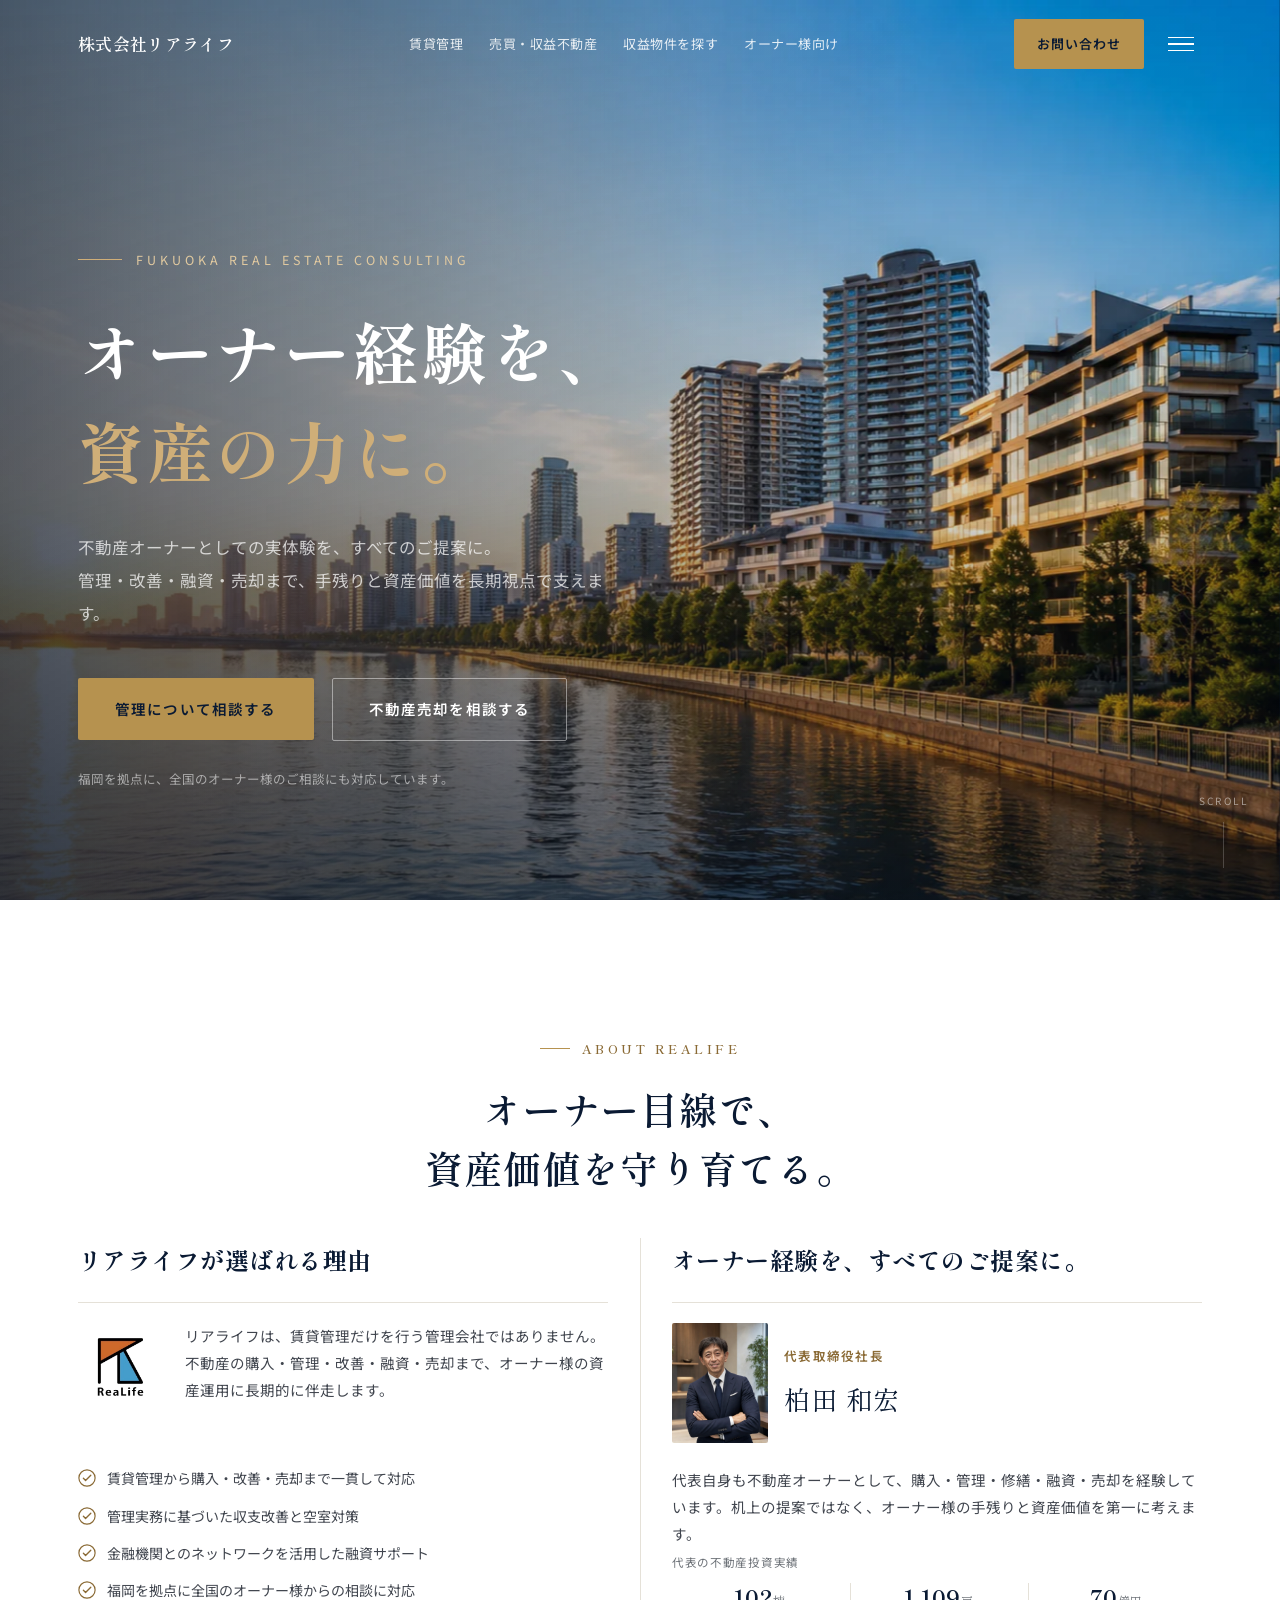
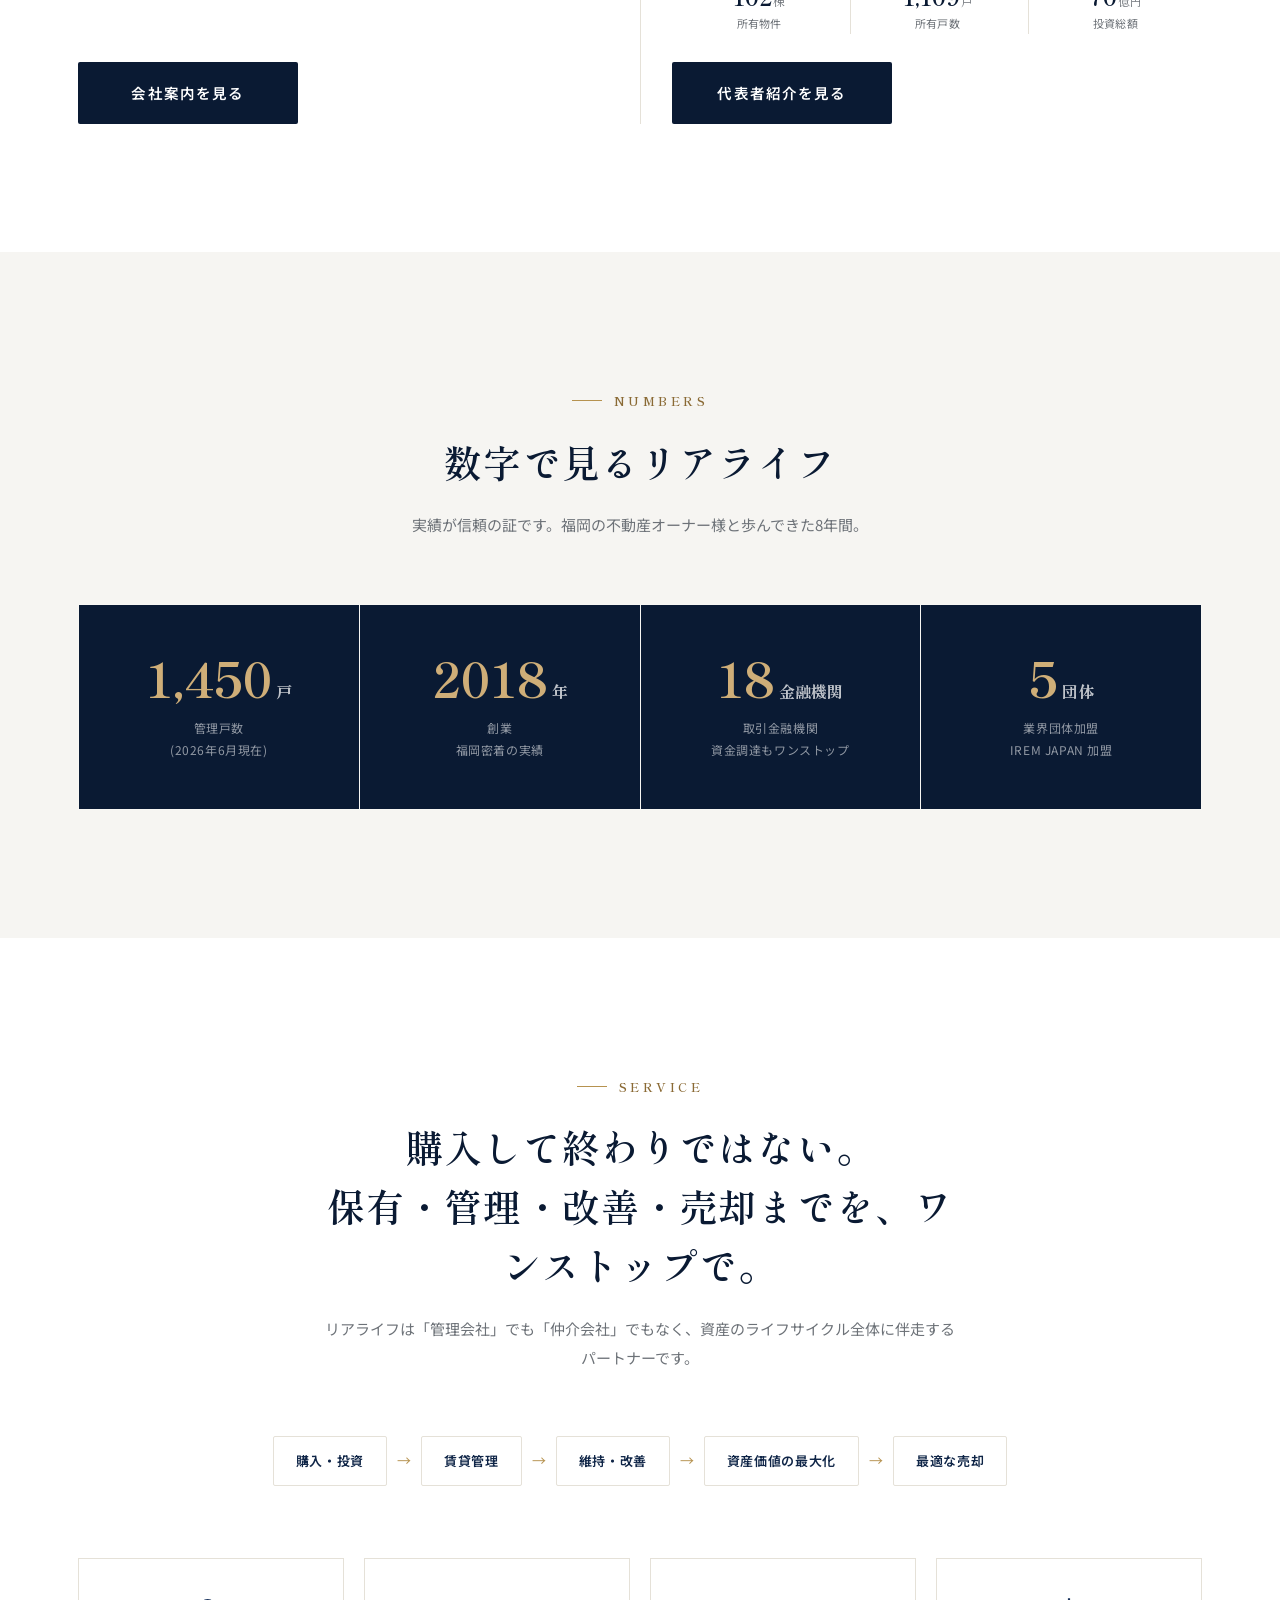
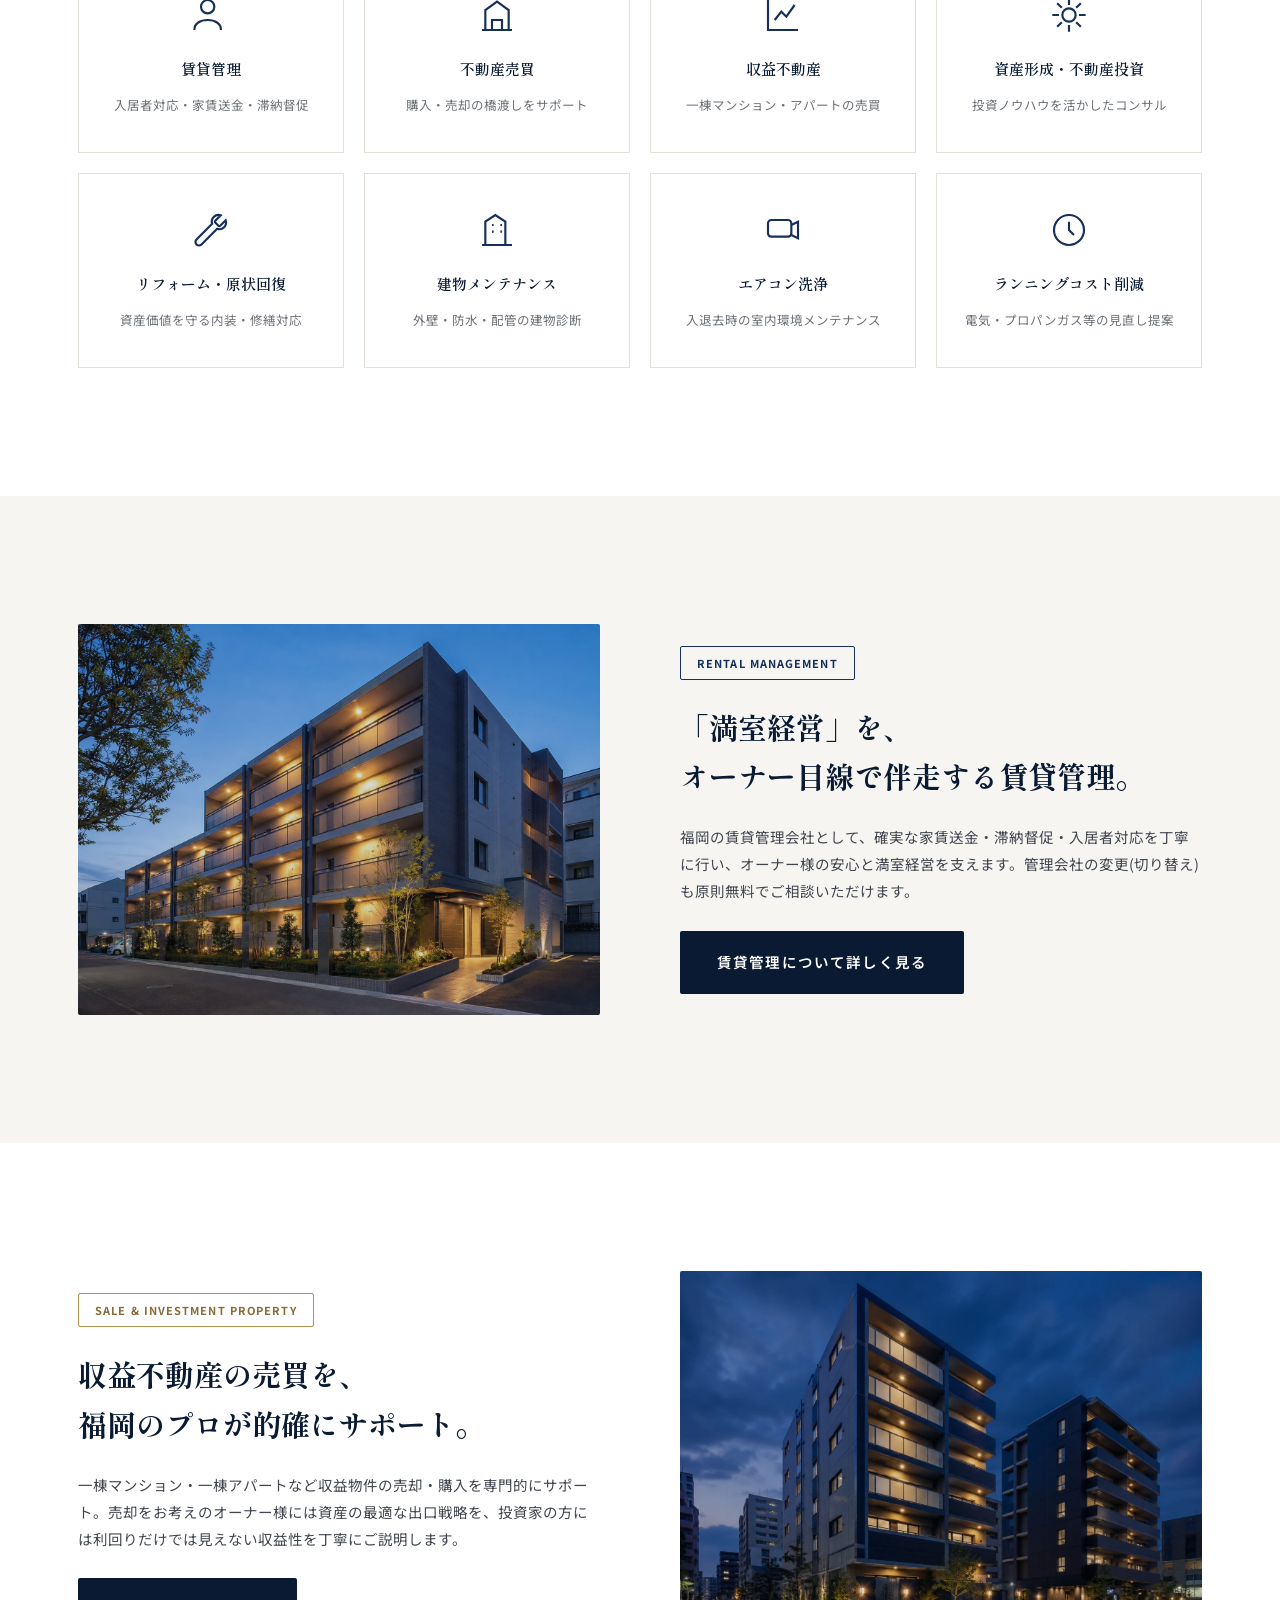
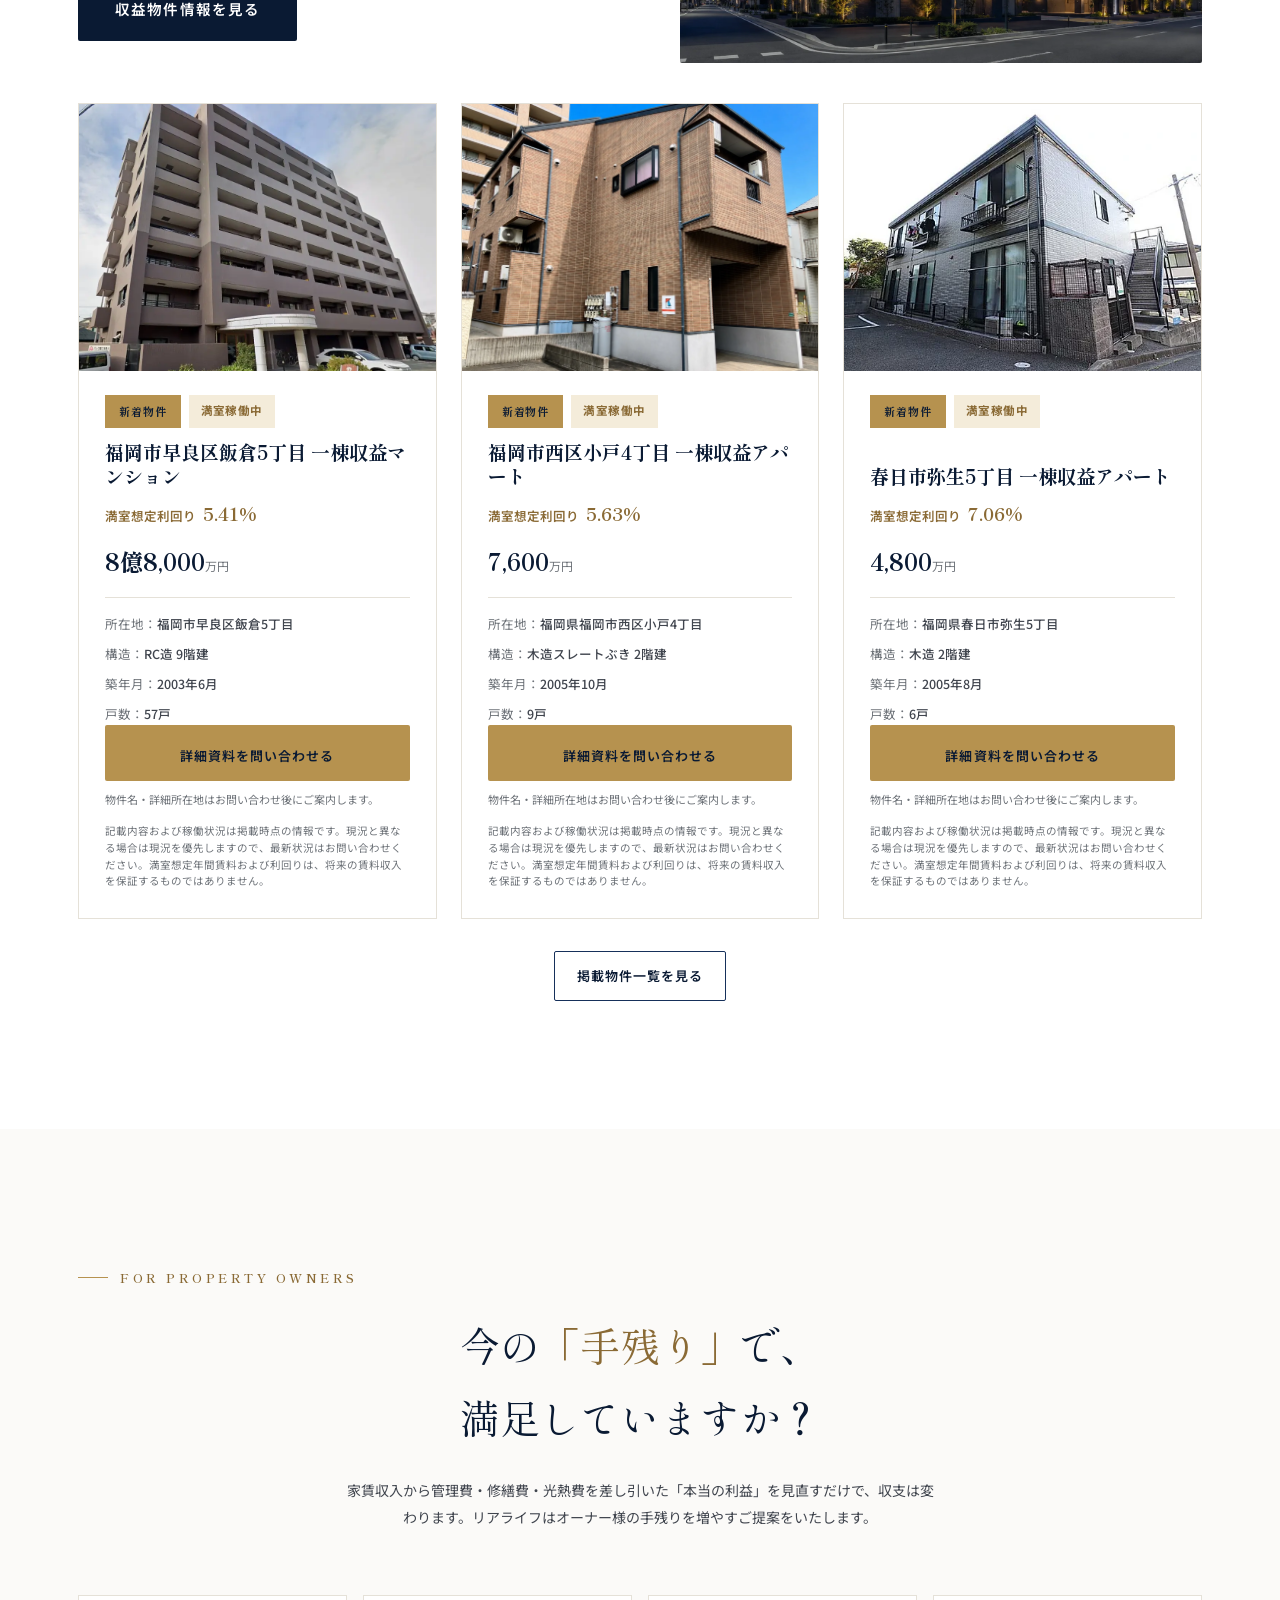
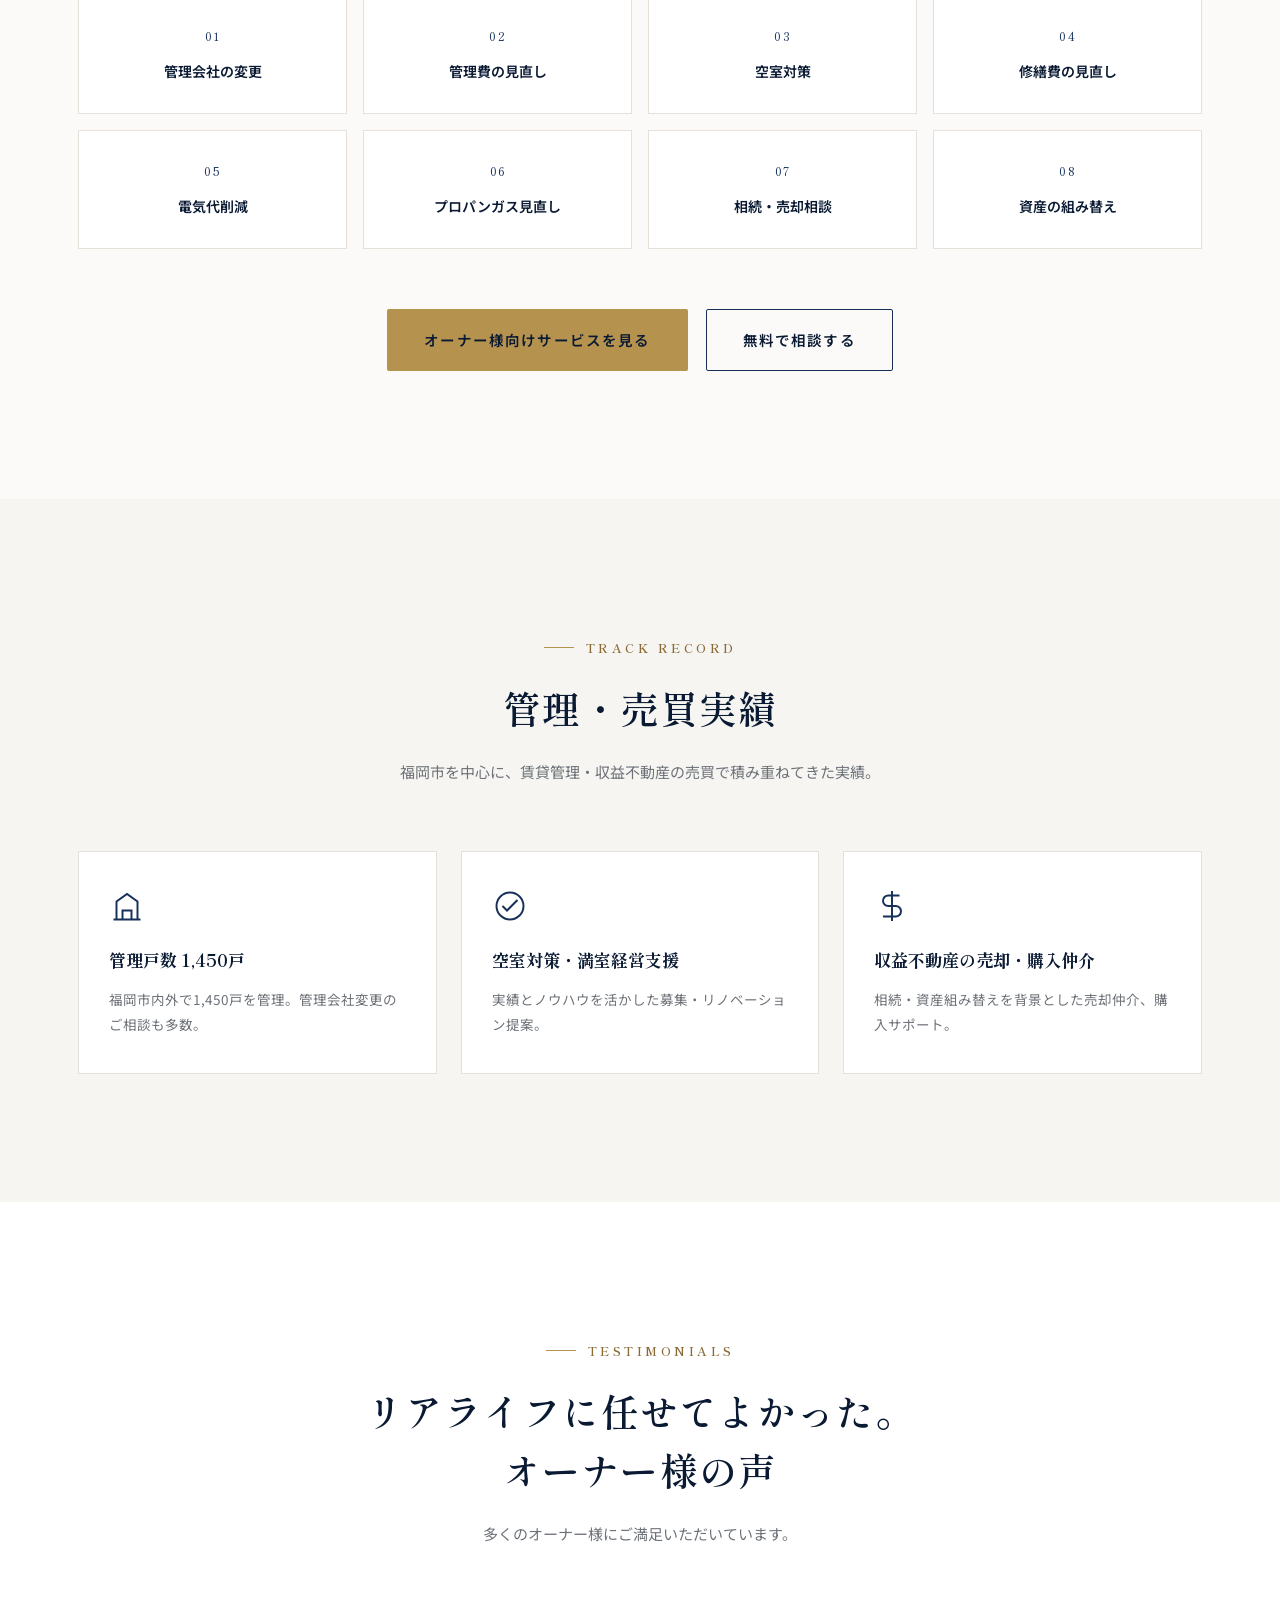
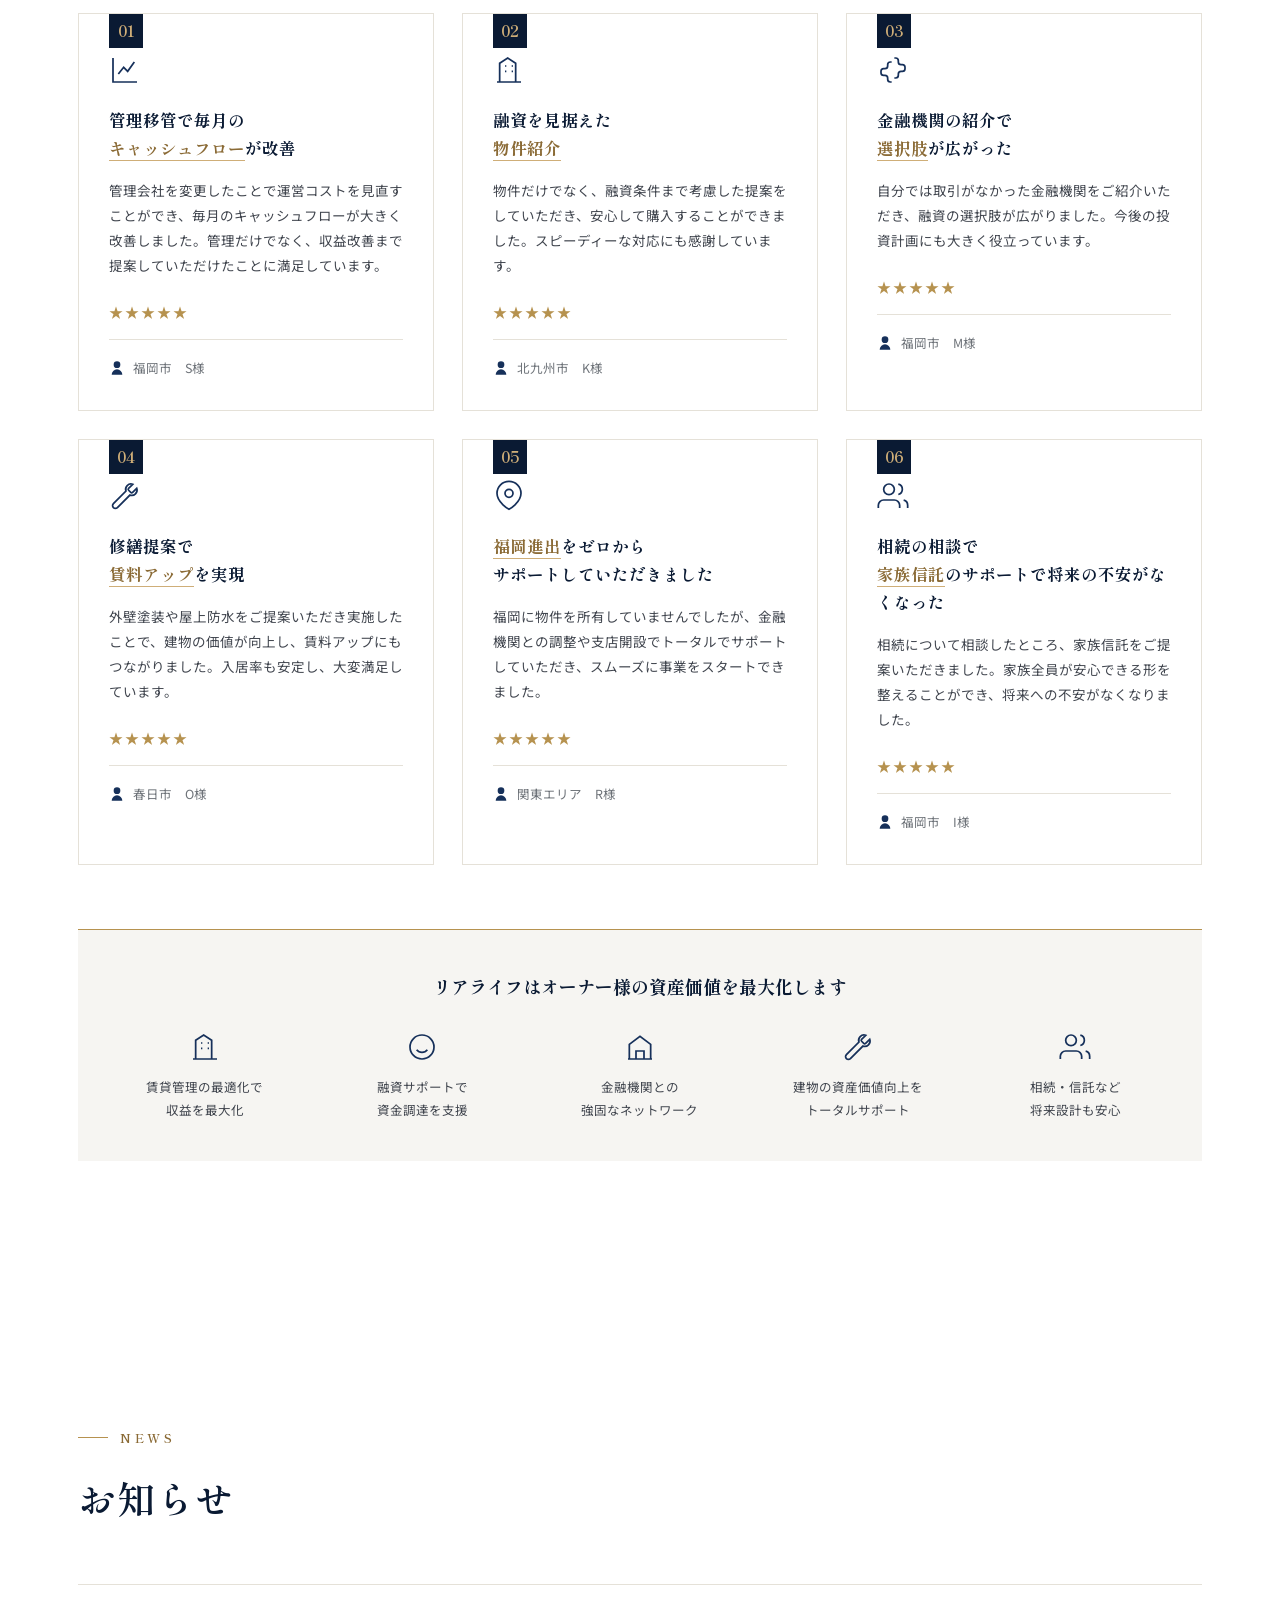
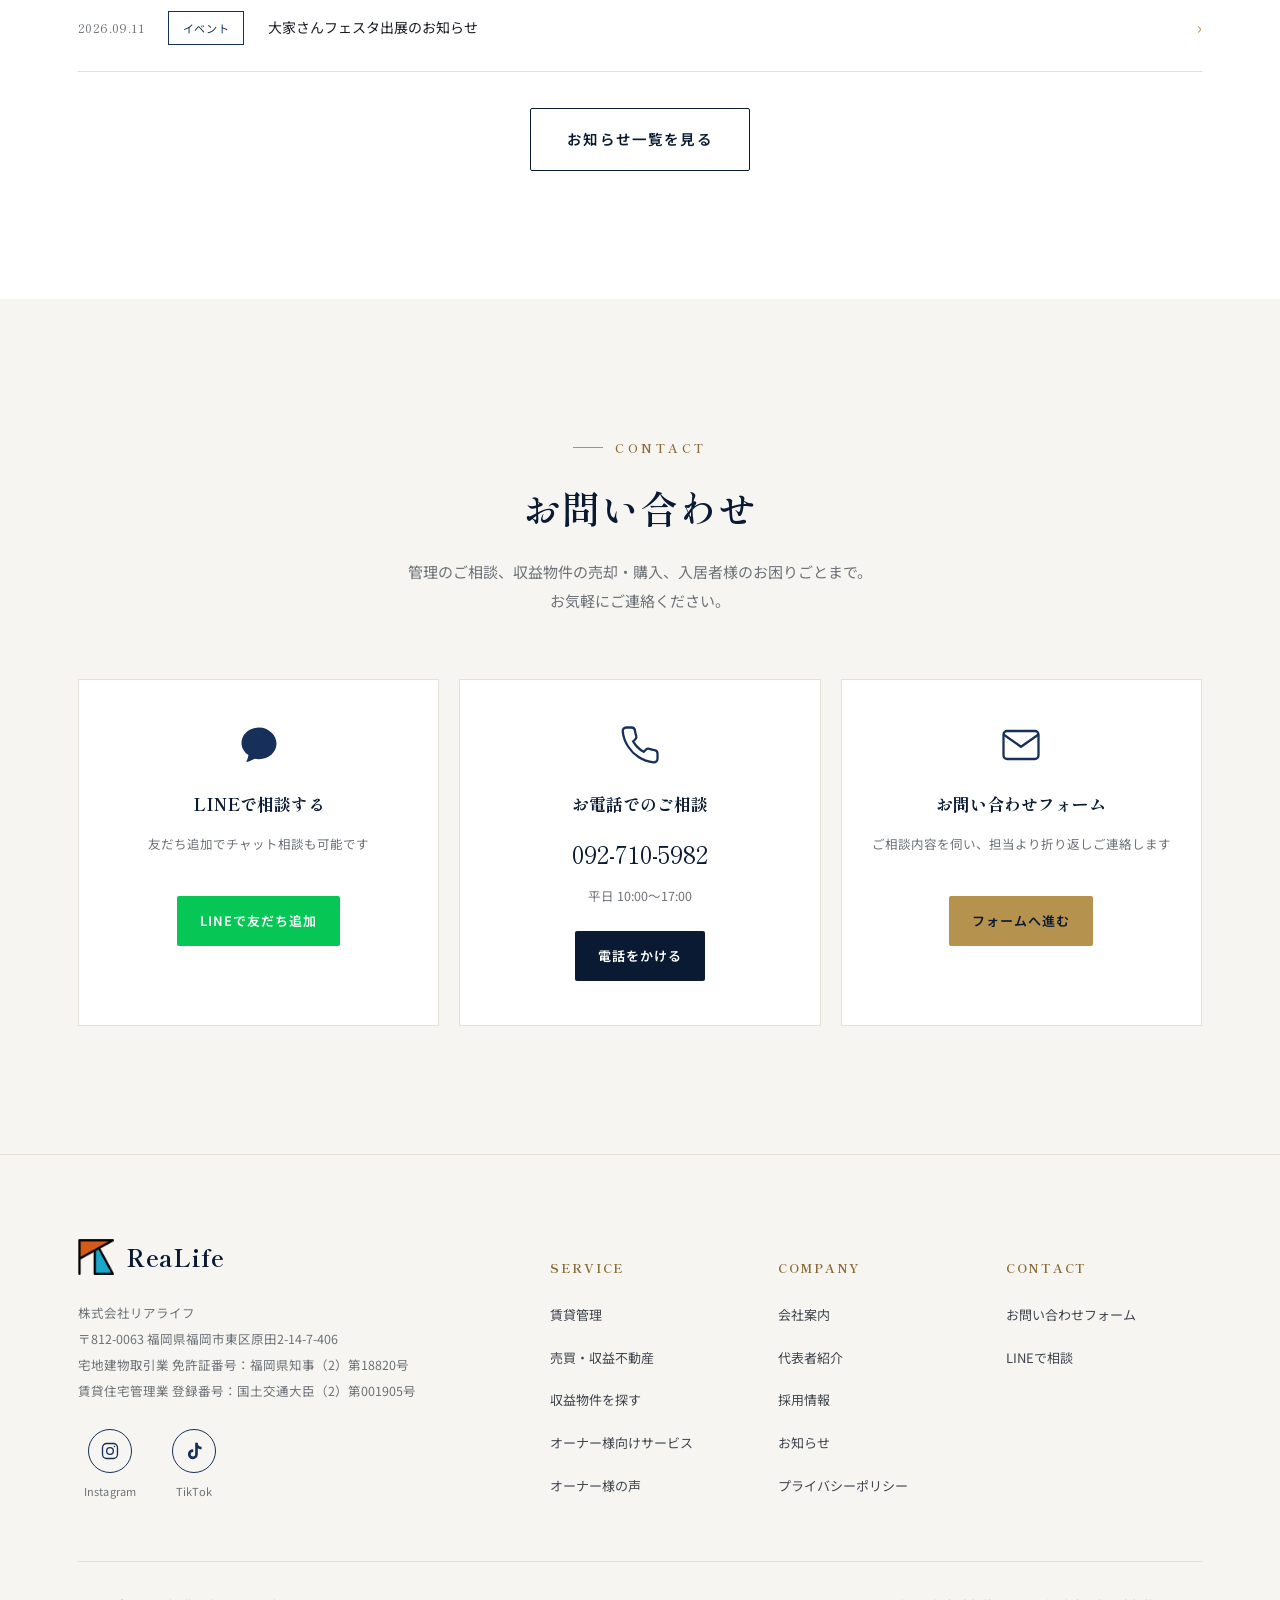
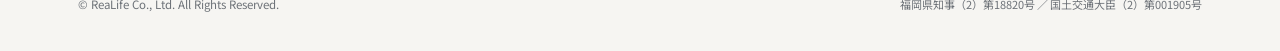
==== commit 688aabd5: "Add Instagram and TikTok icons to the footer Adds a small icon row (44px circular buttons, navy outl" ====
--- a/index.html
+++ b/index.html
@@ -28,7 +28,7 @@
 <link rel="preconnect" href="https://fonts.googleapis.com" />
 <link rel="preconnect" href="https://fonts.gstatic.com" crossorigin />
 <link href="https://fonts.googleapis.com/css2?family=Shippori+Mincho:wght@500;600;700&family=Noto+Sans+JP:wght@400;500;600;700&display=swap" rel="stylesheet" />
-<link rel="stylesheet" href="assets/css/style.css?v=2" />
+<link rel="stylesheet" href="assets/css/style.css?v=3" />
 
 <script type="application/ld+json">
 {
@@ -727,6 +727,26 @@
           宅地建物取引業 免許証番号：福岡県知事（2）第18820号<br />
           賃貸住宅管理業 登録番号：国土交通大臣（2）第001905号
         </p>
+        <div class="footer-social">
+          <a href="https://www.instagram.com/realife_group/" target="_blank" rel="noopener noreferrer" class="footer-social-link" aria-label="Instagram（外部サイトが新しいタブで開きます）">
+            <span class="footer-social-icon">
+              <svg viewBox="0 0 24 24" fill="none" stroke="currentColor" stroke-width="1.6" aria-hidden="true">
+                <rect x="3" y="3" width="18" height="18" rx="5"/>
+                <circle cx="12" cy="12" r="4"/>
+                <circle cx="17.4" cy="6.6" r="0.9" fill="currentColor" stroke="none"/>
+              </svg>
+            </span>
+            <span class="footer-social-label">Instagram</span>
+          </a>
+          <a href="https://www.tiktok.com/@realife_hukuoka" target="_blank" rel="noopener noreferrer" class="footer-social-link" aria-label="TikTok（外部サイトが新しいタブで開きます）">
+            <span class="footer-social-icon">
+              <svg viewBox="0 0 24 24" fill="currentColor" aria-hidden="true">
+                <path d="M16.6 2h-3.2v13.9a2.7 2.7 0 1 1-2.35-2.68v-3.25a5.95 5.95 0 1 0 5.55 5.93V8.62a7.9 7.9 0 0 0 4.5 1.4V6.77a4.72 4.72 0 0 1-4.5-4.77Z"/>
+              </svg>
+            </span>
+            <span class="footer-social-label">TikTok</span>
+          </a>
+        </div>
       </div>
 
       <div class="footer-cols">
--- a/assets/css/style.css
+++ b/assets/css/style.css
@@ -2016,6 +2016,44 @@
   line-height: 2.1;
   color: var(--ink-500);
 }
+.footer-social {
+  display: flex;
+  gap: 20px;
+  margin-top: 24px;
+}
+.footer-social-link {
+  display: flex;
+  flex-direction: column;
+  align-items: center;
+  gap: 8px;
+  width: 64px;
+}
+.footer-social-icon {
+  width: 44px;
+  height: 44px;
+  border-radius: 50%;
+  border: 1px solid var(--navy-700);
+  color: var(--navy-700);
+  display: flex;
+  align-items: center;
+  justify-content: center;
+  transition: background 0.3s var(--ease), color 0.3s var(--ease), border-color 0.3s var(--ease);
+}
+.footer-social-icon svg {
+  width: 20px;
+  height: 20px;
+}
+.footer-social-link:hover .footer-social-icon,
+.footer-social-link:focus-visible .footer-social-icon {
+  background: var(--navy-900);
+  border-color: var(--navy-900);
+  color: var(--white);
+}
+.footer-social-label {
+  font-size: 11px;
+  color: var(--ink-500);
+  letter-spacing: 0.02em;
+}
 .footer-cols {
   display: grid;
   grid-template-columns: repeat(2, 1fr);
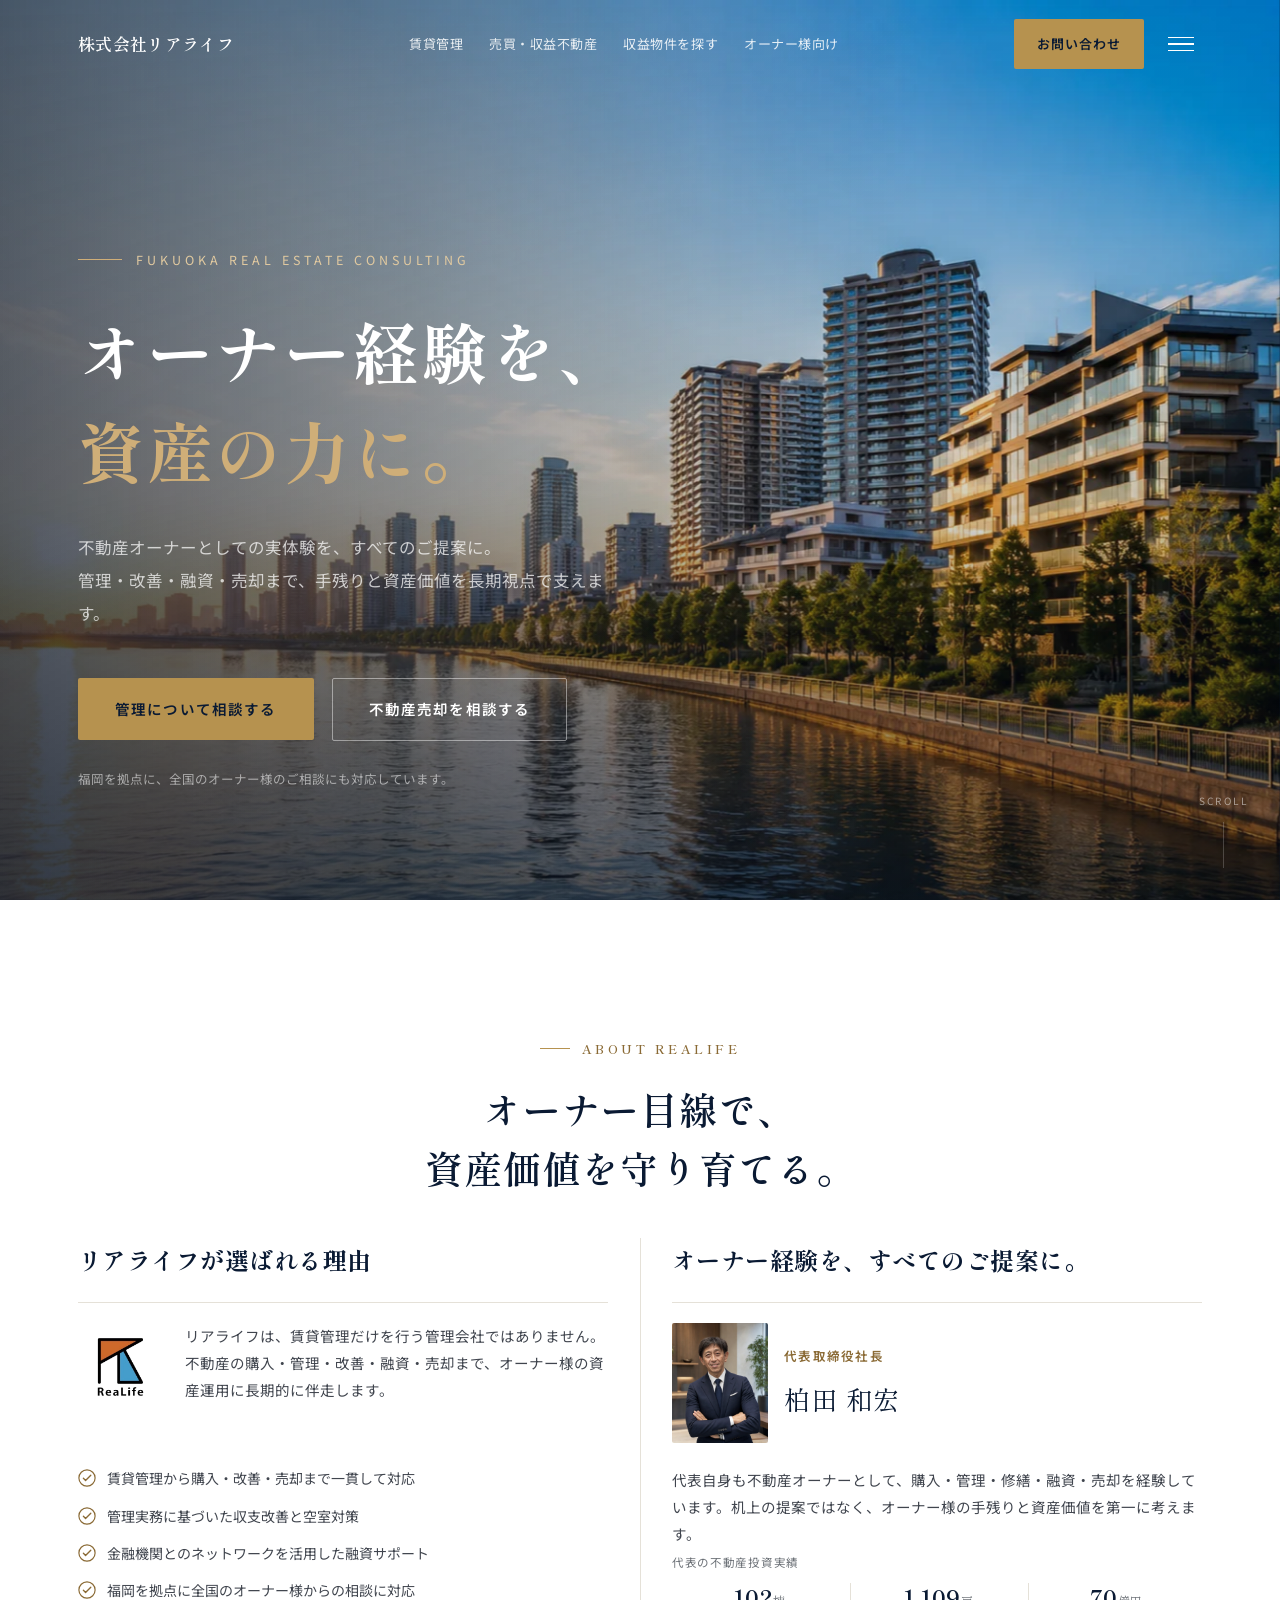
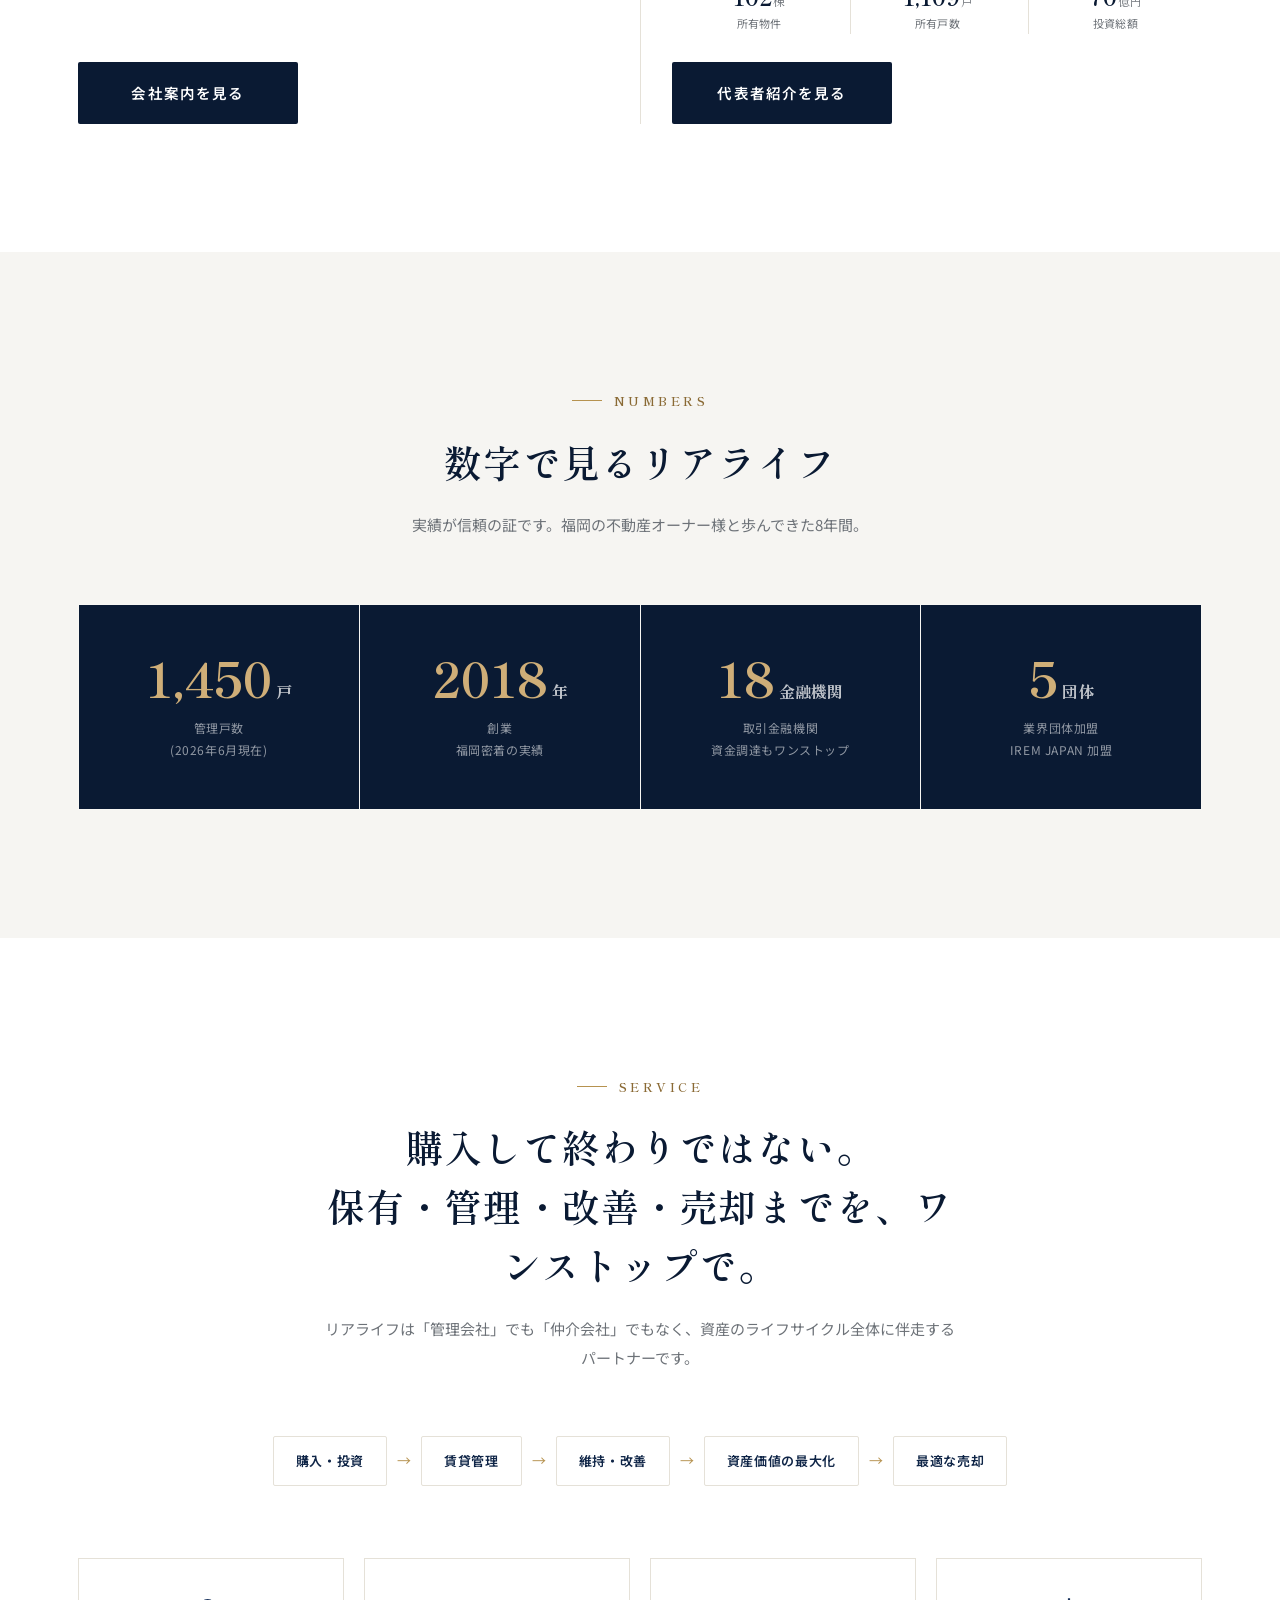
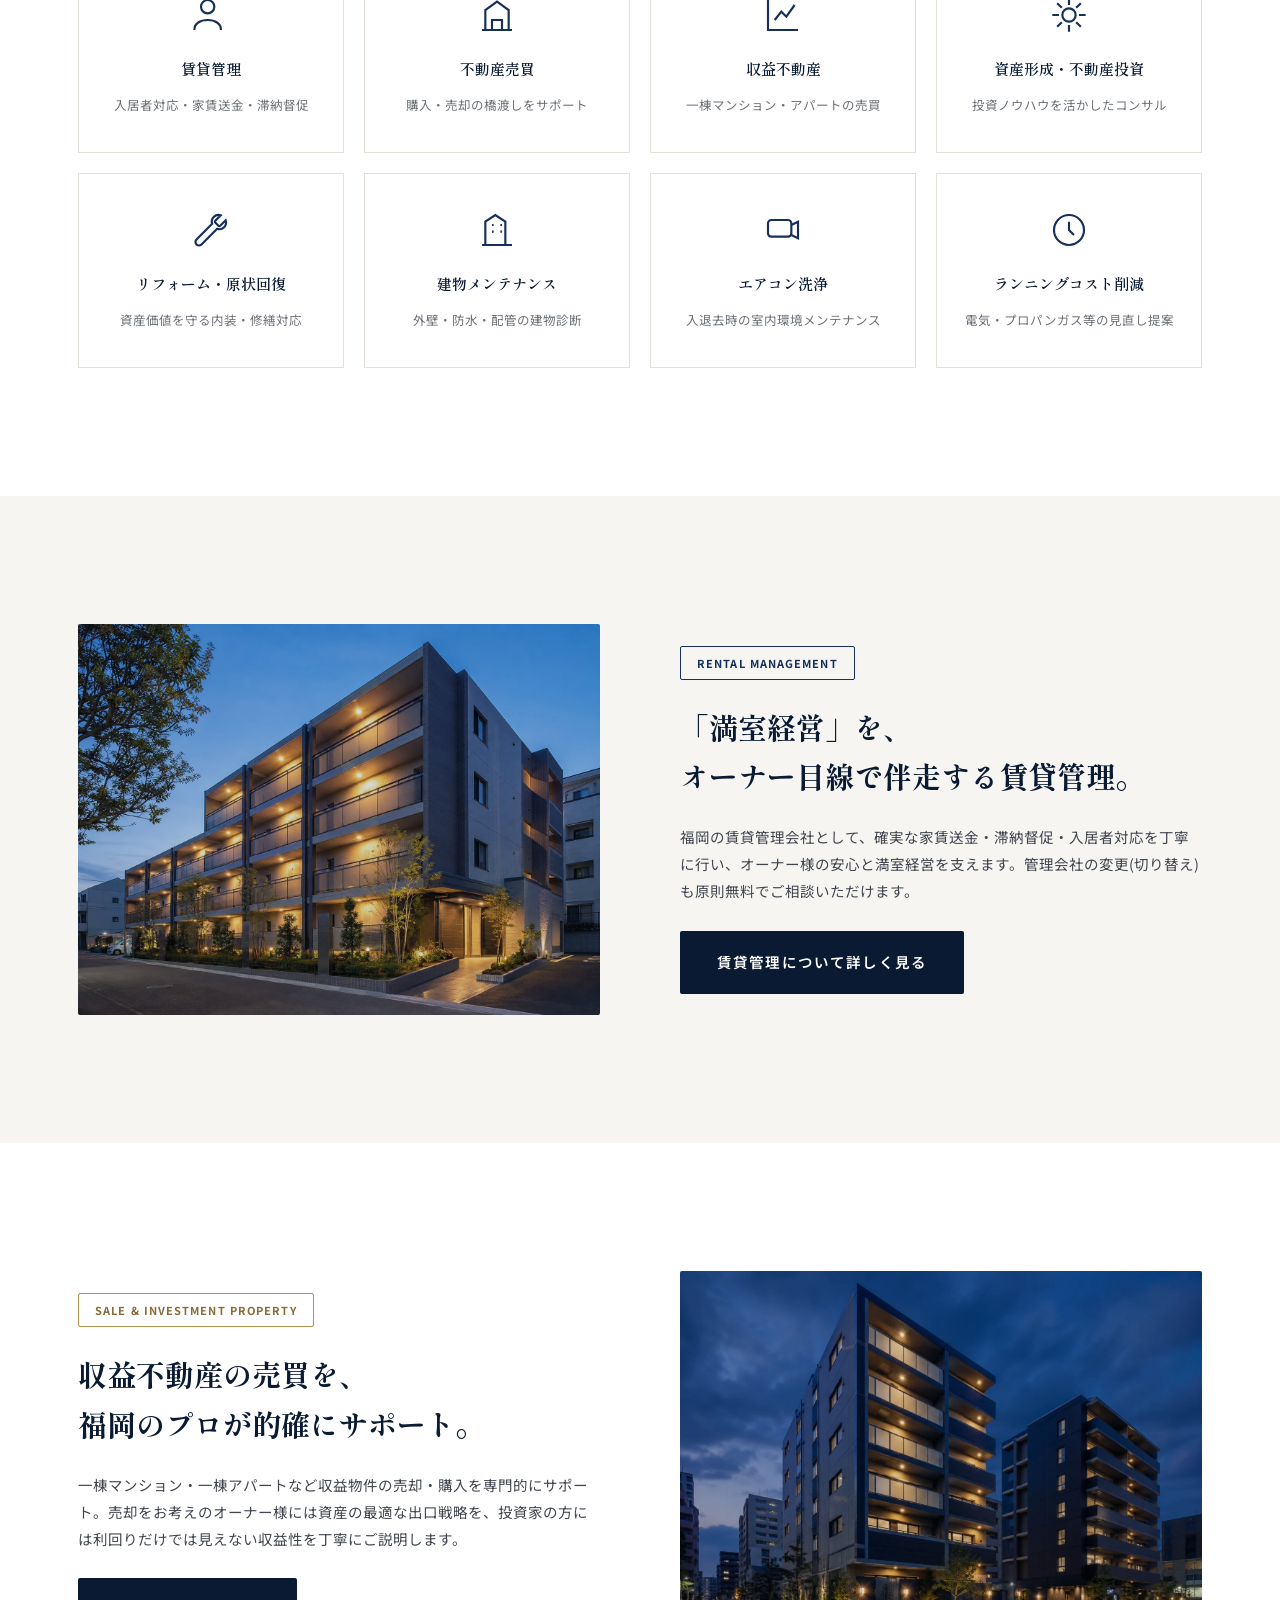
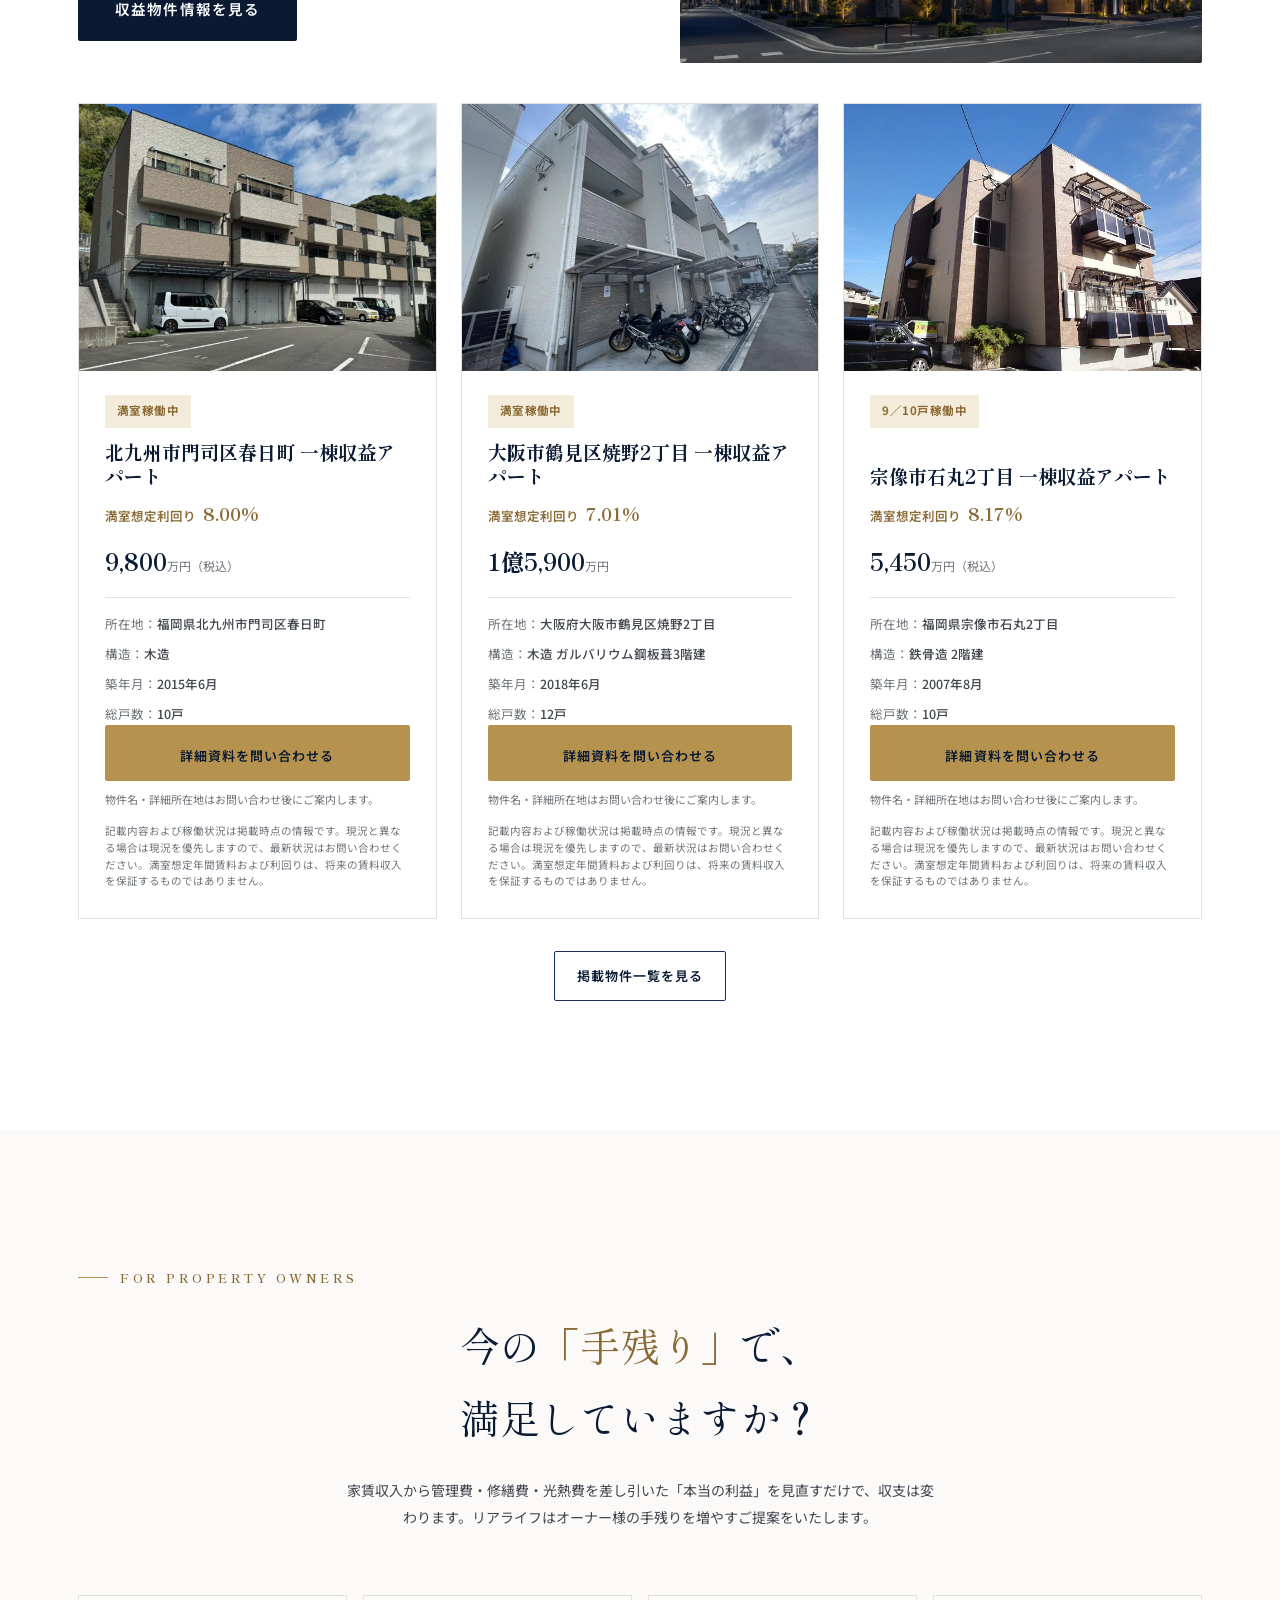
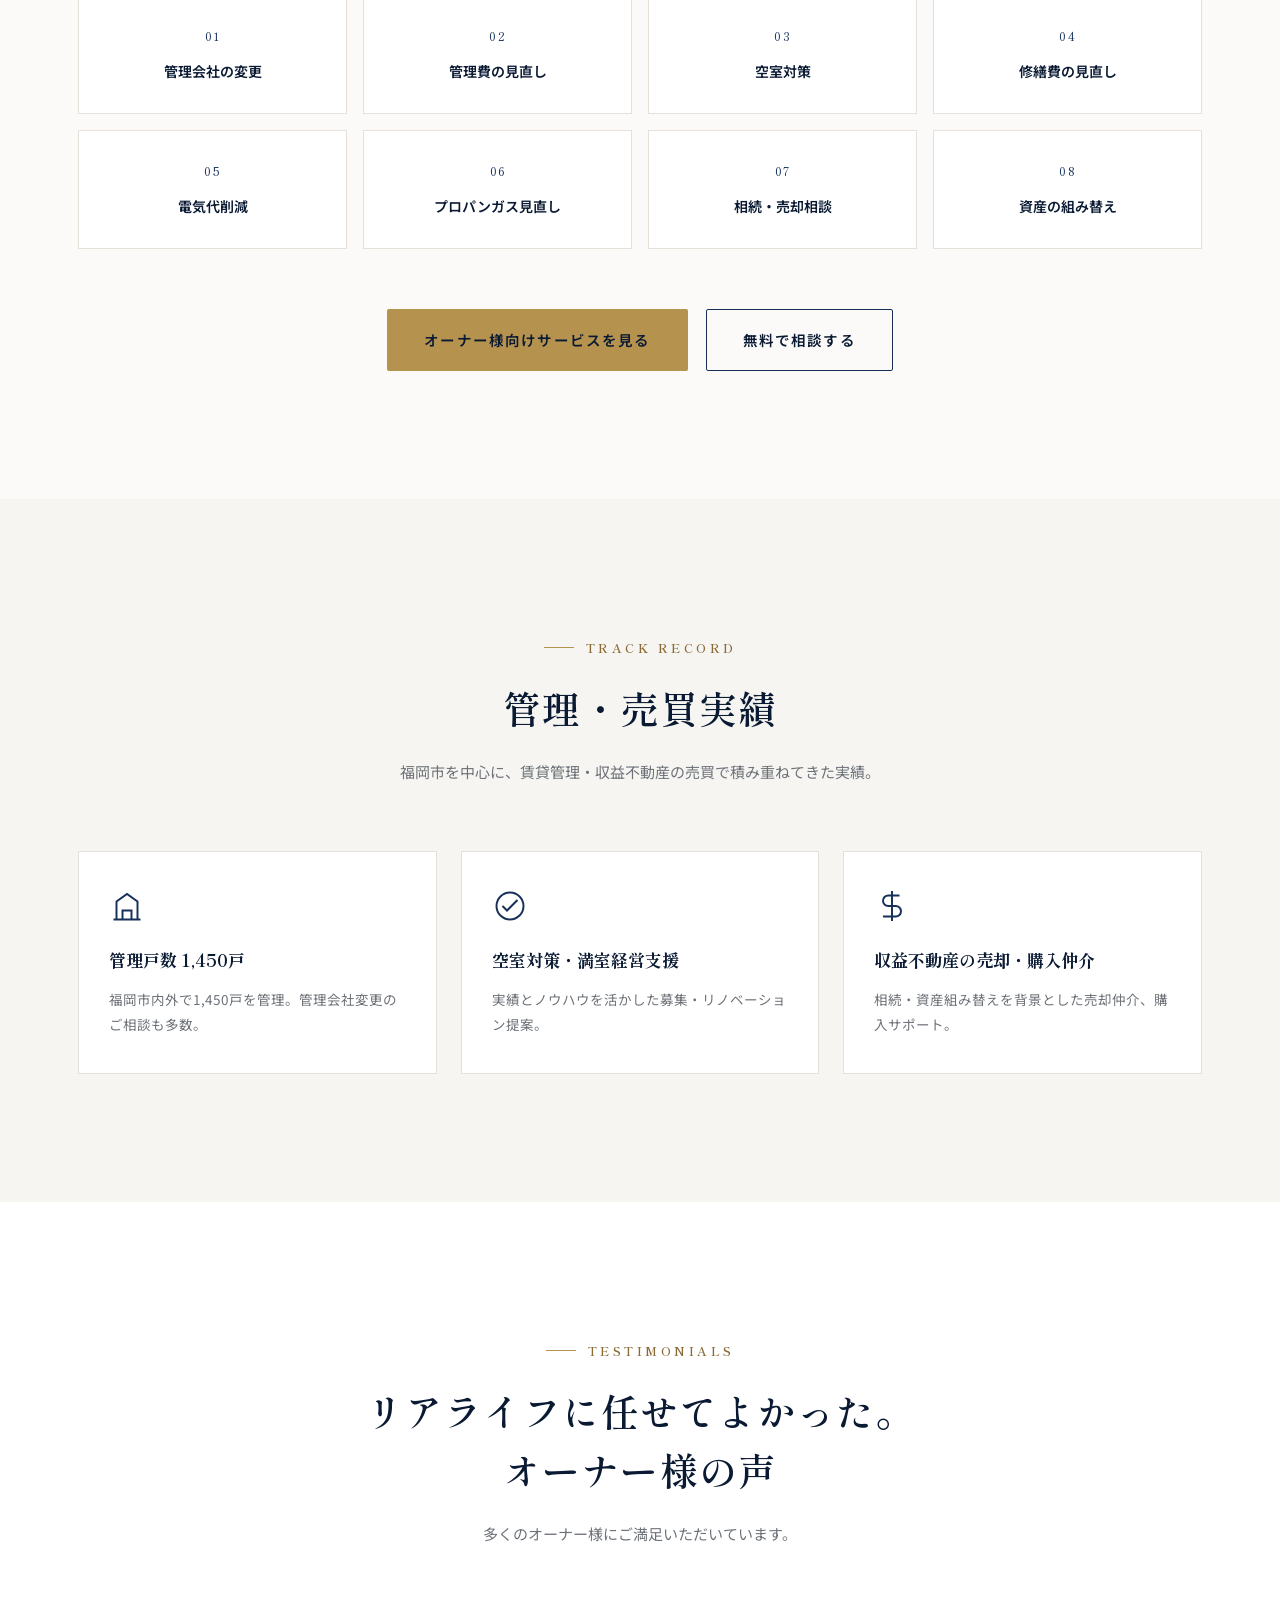
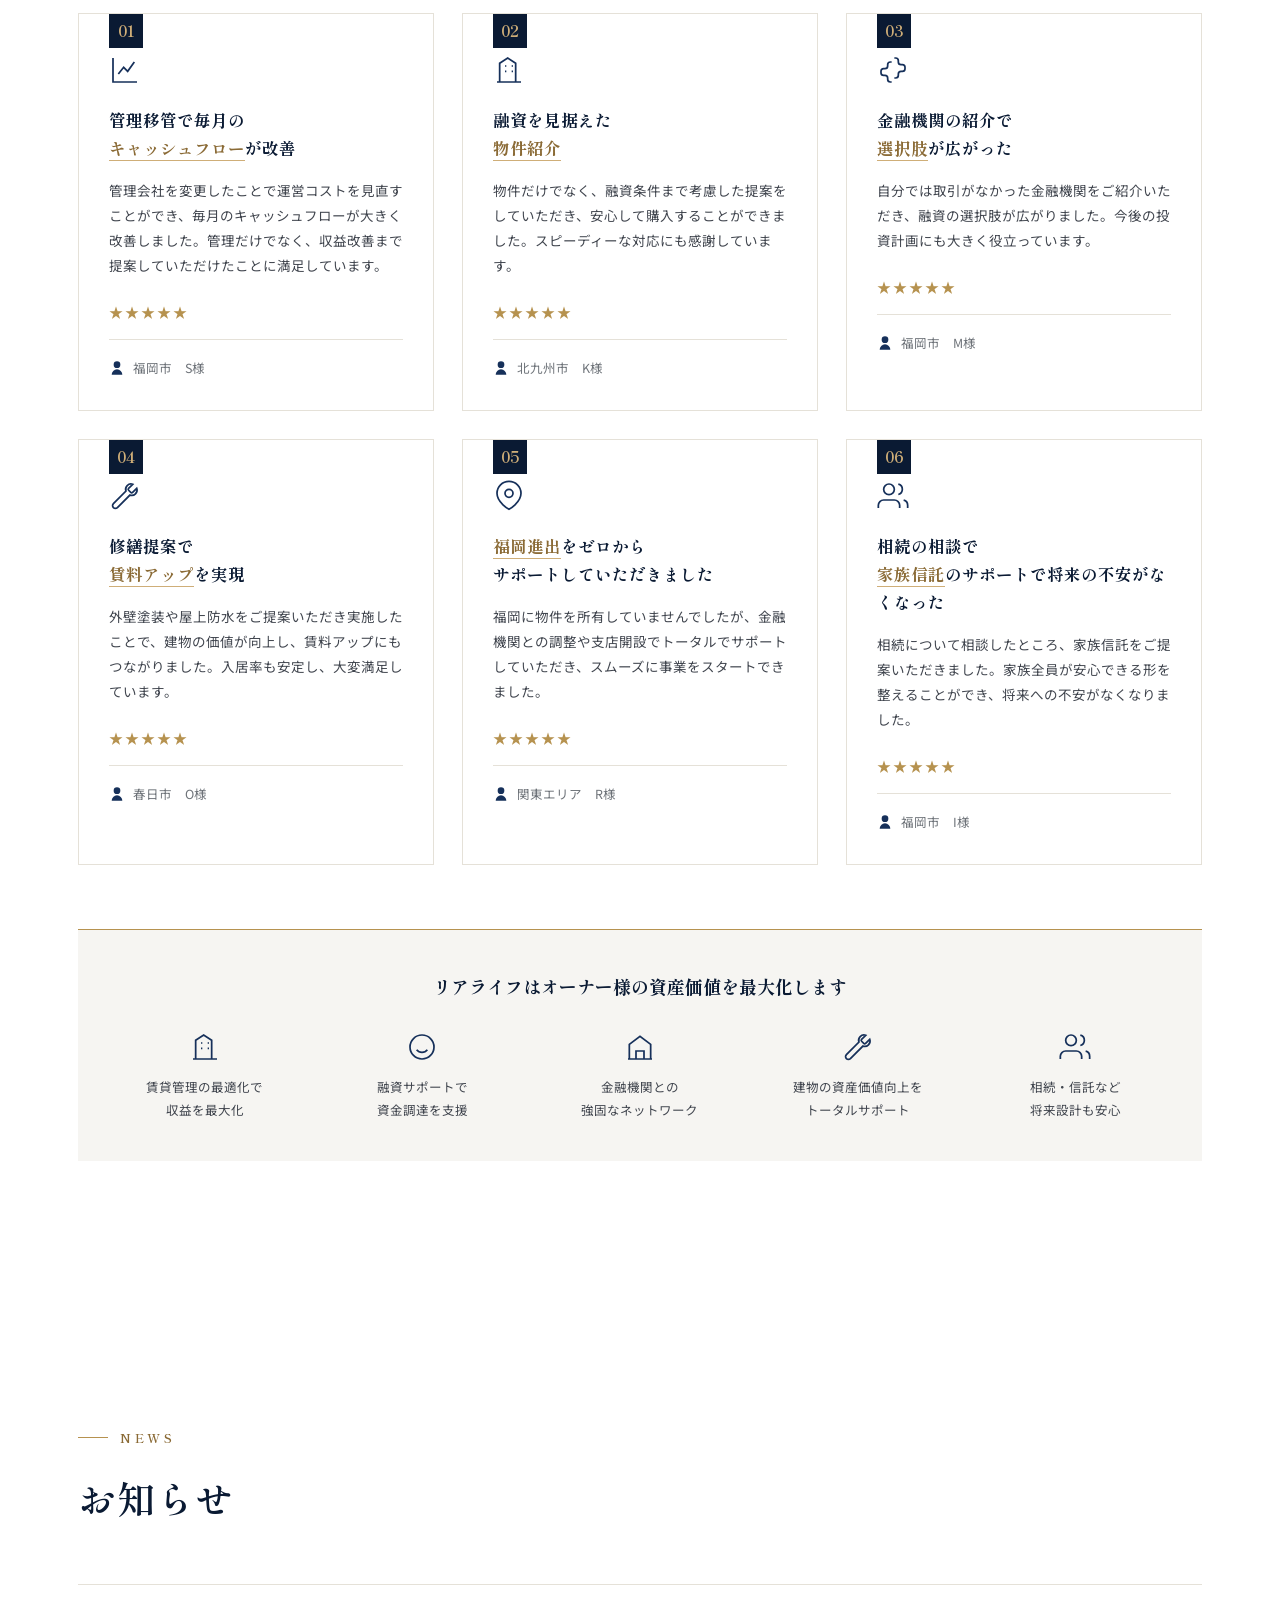
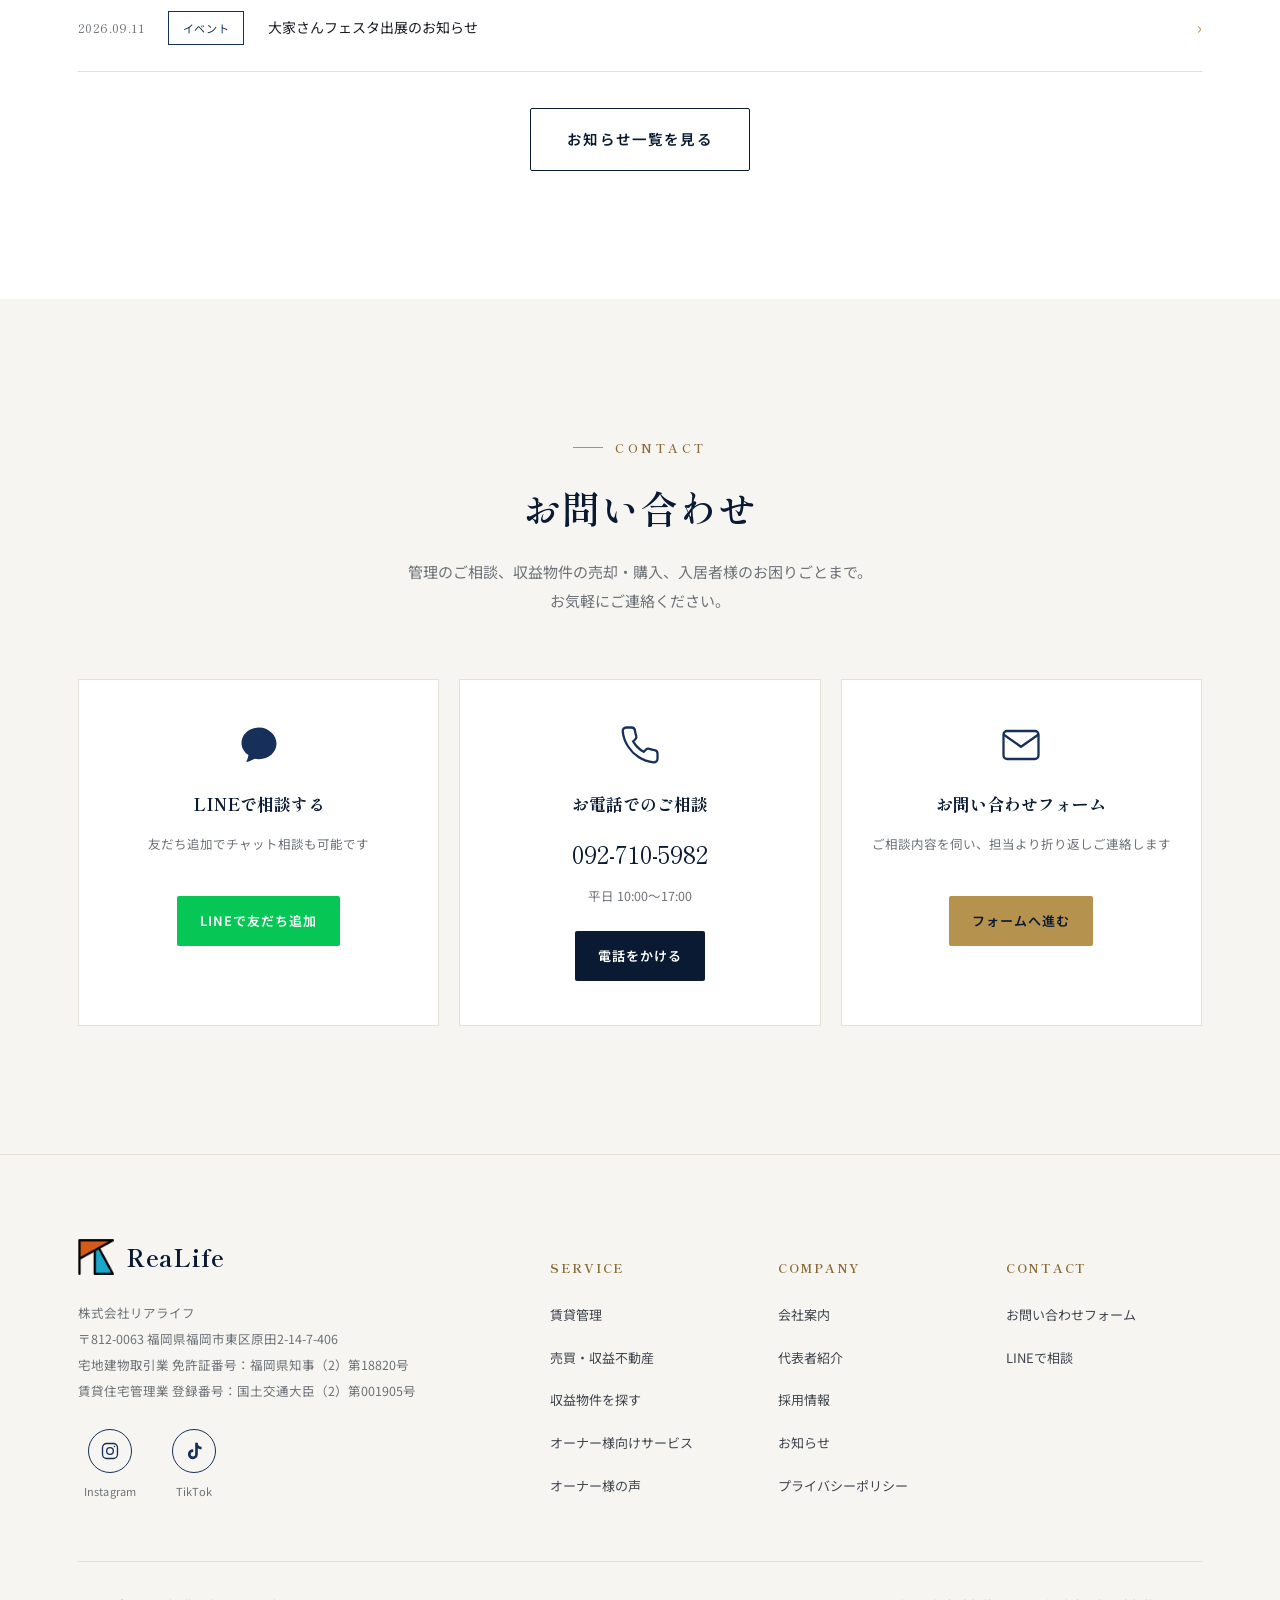
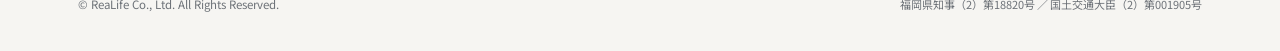
==== commit 8e261ba5: "Top page: show 3 random listed properties from the list page Cards are cloned at runtime from pages/" ====
--- a/index.html
+++ b/index.html
@@ -28,7 +28,7 @@
 <link rel="preconnect" href="https://fonts.googleapis.com" />
 <link rel="preconnect" href="https://fonts.gstatic.com" crossorigin />
 <link href="https://fonts.googleapis.com/css2?family=Shippori+Mincho:wght@500;600;700&family=Noto+Sans+JP:wght@400;500;600;700&display=swap" rel="stylesheet" />
-<link rel="stylesheet" href="assets/css/style.css?v=3" />
+<link rel="stylesheet" href="assets/css/style.css?v=6" />
 
 <script type="application/ld+json">
 {
@@ -361,97 +361,8 @@
         </div>
       </div>
 
-      <div class="property-teaser-grid">
-        <article class="property-card reveal">
-          <div class="property-photo">
-            <img
-              src="assets/img/property-fukuoka-iikura.webp"
-              alt="福岡市早良区飯倉5丁目の一棟収益マンション外観"
-              width="937"
-              height="792"
-              loading="lazy"
-            />
-          </div>
-          <div class="property-body">
-            <div class="property-badges">
-              <span class="property-new">新着物件</span>
-              <span class="property-status">満室稼働中</span>
-            </div>
-            <p class="property-name">福岡市早良区飯倉5丁目 一棟収益マンション</p>
-            <p class="property-yield-inline">満室想定利回り <strong>5.41%</strong></p>
-            <div class="property-price">8億8,000<small>万円</small></div>
-            <div class="property-meta">
-              <span>所在地：<strong>福岡市早良区飯倉5丁目</strong></span>
-              <span>構造：<strong>RC造 9階建</strong></span>
-              <span>築年月：<strong>2003年6月</strong></span>
-              <span>戸数：<strong>57戸</strong></span>
-            </div>
-            <a href="pages/contact.html?type=sale&amp;property=fukuoka-iikura#contact-form" class="btn btn-gold btn-sm btn-block property-cta">詳細資料を問い合わせる</a>
-            <p class="property-note">物件名・詳細所在地はお問い合わせ後にご案内します。</p>
-            <p class="property-disclaimer">記載内容および稼働状況は掲載時点の情報です。現況と異なる場合は現況を優先しますので、最新状況はお問い合わせください。満室想定年間賃料および利回りは、将来の賃料収入を保証するものではありません。</p>
-          </div>
-        </article>
-
-        <article class="property-card reveal">
-          <div class="property-photo">
-            <img
-              src="assets/img/property-fukuoka-odo.webp"
-              alt="福岡市西区小戸4丁目の一棟収益アパート外観"
-              width="1448"
-              height="1086"
-              loading="lazy"
-            />
-          </div>
-          <div class="property-body">
-            <div class="property-badges">
-              <span class="property-new">新着物件</span>
-              <span class="property-status">満室稼働中</span>
-            </div>
-            <p class="property-name">福岡市西区小戸4丁目 一棟収益アパート</p>
-            <p class="property-yield-inline">満室想定利回り <strong>5.63%</strong></p>
-            <div class="property-price">7,600<small>万円</small></div>
-            <div class="property-meta">
-              <span>所在地：<strong>福岡県福岡市西区小戸4丁目</strong></span>
-              <span>構造：<strong>木造スレートぶき 2階建</strong></span>
-              <span>築年月：<strong>2005年10月</strong></span>
-              <span>戸数：<strong>9戸</strong></span>
-            </div>
-            <a href="pages/contact.html?type=sale&amp;property=fukuoka-odo#contact-form" class="btn btn-gold btn-sm btn-block property-cta">詳細資料を問い合わせる</a>
-            <p class="property-note">物件名・詳細所在地はお問い合わせ後にご案内します。</p>
-            <p class="property-disclaimer">記載内容および稼働状況は掲載時点の情報です。現況と異なる場合は現況を優先しますので、最新状況はお問い合わせください。満室想定年間賃料および利回りは、将来の賃料収入を保証するものではありません。</p>
-          </div>
-        </article>
-
-        <article class="property-card reveal">
-          <div class="property-photo">
-            <img
-              src="assets/img/property-kasuga-yayoi.webp"
-              alt="福岡県春日市弥生5丁目の一棟収益アパート外観"
-              width="518"
-              height="375"
-              loading="lazy"
-            />
-          </div>
-          <div class="property-body">
-            <div class="property-badges">
-              <span class="property-new">新着物件</span>
-              <span class="property-status">満室稼働中</span>
-            </div>
-            <p class="property-name">春日市弥生5丁目 一棟収益アパート</p>
-            <p class="property-yield-inline">満室想定利回り <strong>7.06%</strong></p>
-            <div class="property-price">4,800<small>万円</small></div>
-            <div class="property-meta">
-              <span>所在地：<strong>福岡県春日市弥生5丁目</strong></span>
-              <span>構造：<strong>木造 2階建</strong></span>
-              <span>築年月：<strong>2005年8月</strong></span>
-              <span>戸数：<strong>6戸</strong></span>
-            </div>
-            <a href="pages/contact.html?type=sale&amp;property=kasuga-yayoi#contact-form" class="btn btn-gold btn-sm btn-block property-cta">詳細資料を問い合わせる</a>
-            <p class="property-note">物件名・詳細所在地はお問い合わせ後にご案内します。</p>
-            <p class="property-disclaimer">記載内容および稼働状況は掲載時点の情報です。現況と異なる場合は現況を優先しますので、最新状況はお問い合わせください。満室想定年間賃料および利回りは、将来の賃料収入を保証するものではありません。</p>
-          </div>
-        </article>
-      </div>
+      <div class="property-teaser-grid"></div>
+      <noscript><p class="property-teaser-noscript">掲載中の収益物件は「掲載物件一覧を見る」からご覧いただけます。</p></noscript>
       <div class="property-teaser-more reveal">
         <a href="pages/bukken.html" class="btn btn-outline-navy btn-sm">掲載物件一覧を見る</a>
       </div>
@@ -807,6 +718,6 @@
   <svg viewBox="0 0 24 24" fill="none" stroke="currentColor" stroke-width="2"><path d="M18 15l-6-6-6 6"/></svg>
 </button>
 
-<script src="assets/js/main.js?v=2"></script>
+<script src="assets/js/main.js?v=4"></script>
 </body>
 </html>
--- a/assets/css/style.css
+++ b/assets/css/style.css
@@ -1111,6 +1111,9 @@
   flex-wrap: wrap;
   gap: 8px;
   margin-bottom: 12px;
+  /* Same height with or without the (auto-expiring) 新着 badge, so card
+     contents stay aligned across a row: 11px × 1.85 line-height + 2 × 6px padding */
+  min-height: calc(11px * 1.85 + 12px);
 }
 .property-new {
   display: inline-block;
@@ -1166,6 +1169,29 @@
   margin-top: 10px;
   font-size: 11px;
   line-height: 1.6;
+  color: var(--ink-500);
+}
+.property-teaser-grid.is-loading {
+  min-height: 2400px;
+  opacity: 0;
+}
+@media (min-width: 1100px) {
+  .property-teaser-grid.is-loading {
+    min-height: 820px;
+  }
+}
+.property-teaser-grid.is-ready {
+  opacity: 1;
+  transition: opacity 0.5s ease;
+}
+@media (prefers-reduced-motion: reduce) {
+  .property-teaser-grid.is-ready {
+    transition: none;
+  }
+}
+.property-teaser-noscript {
+  margin-top: 24px;
+  text-align: center;
   color: var(--ink-500);
 }
 .property-teaser-more {
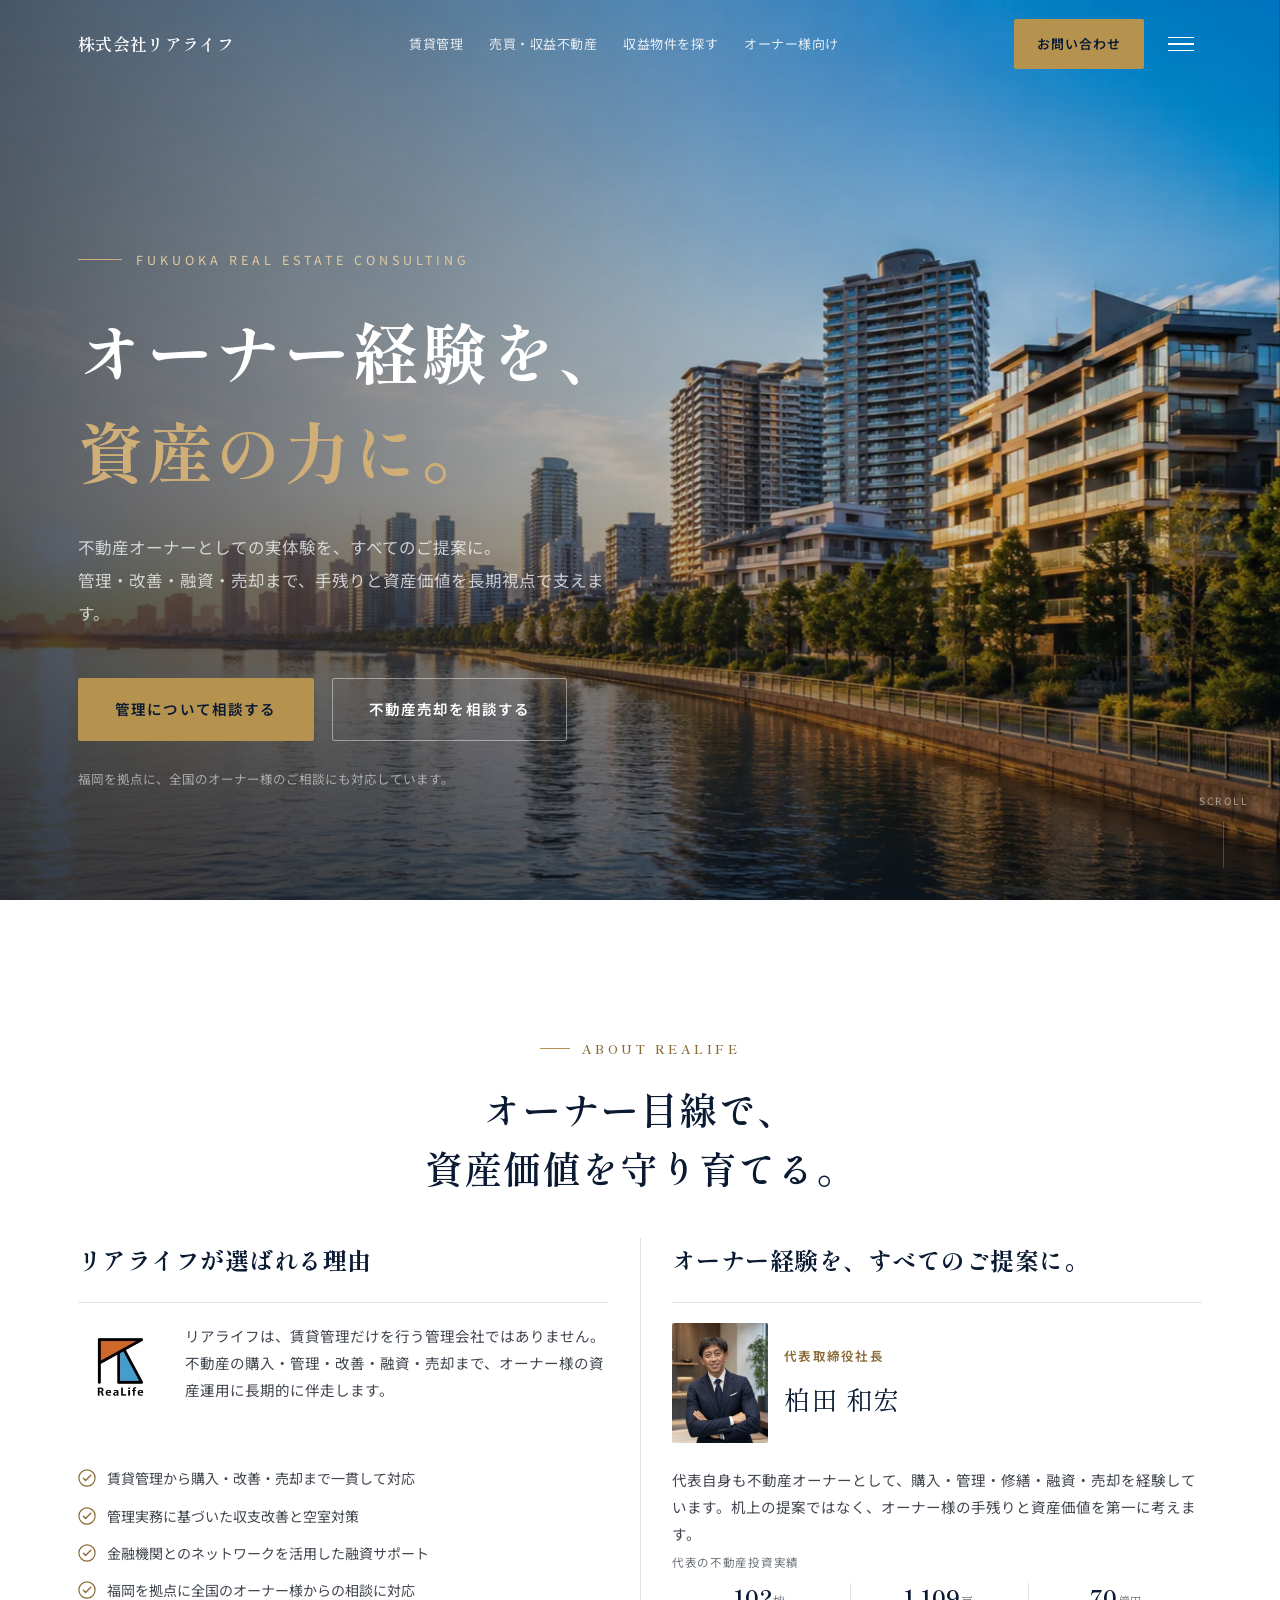
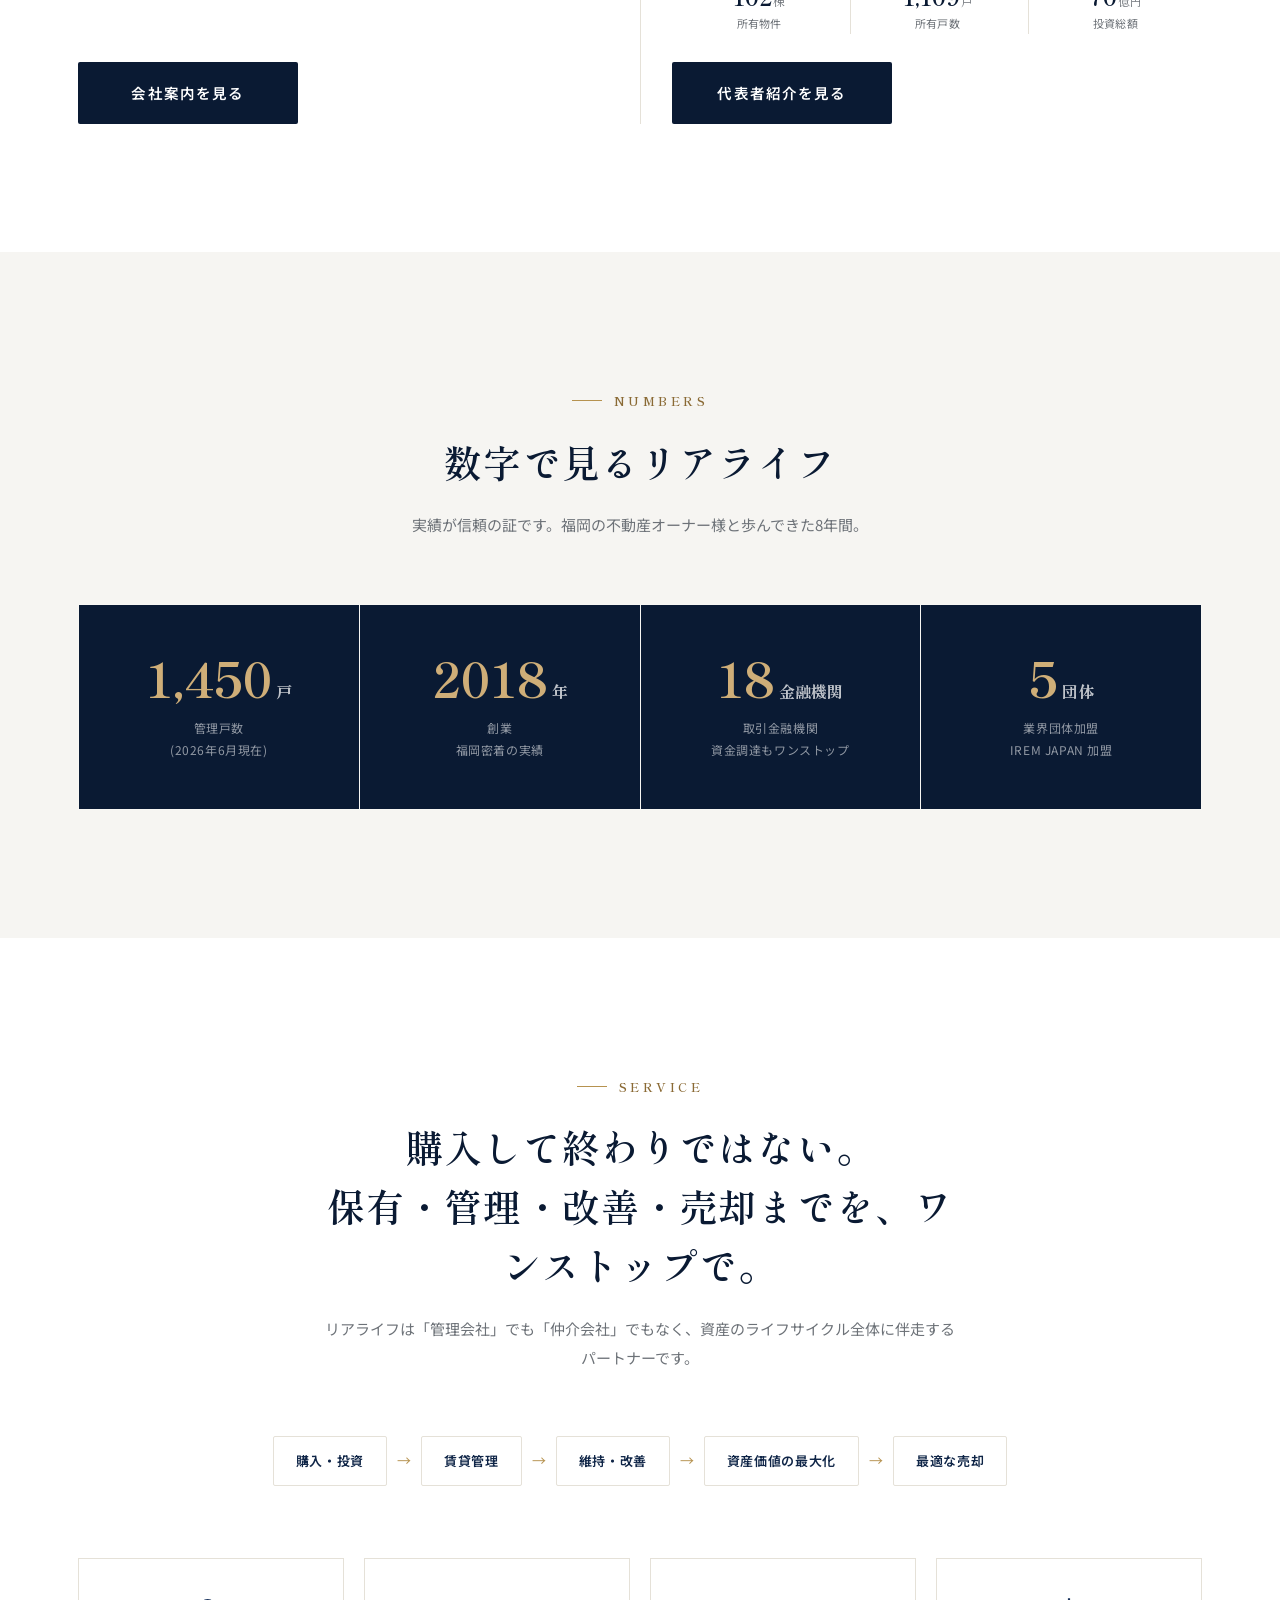
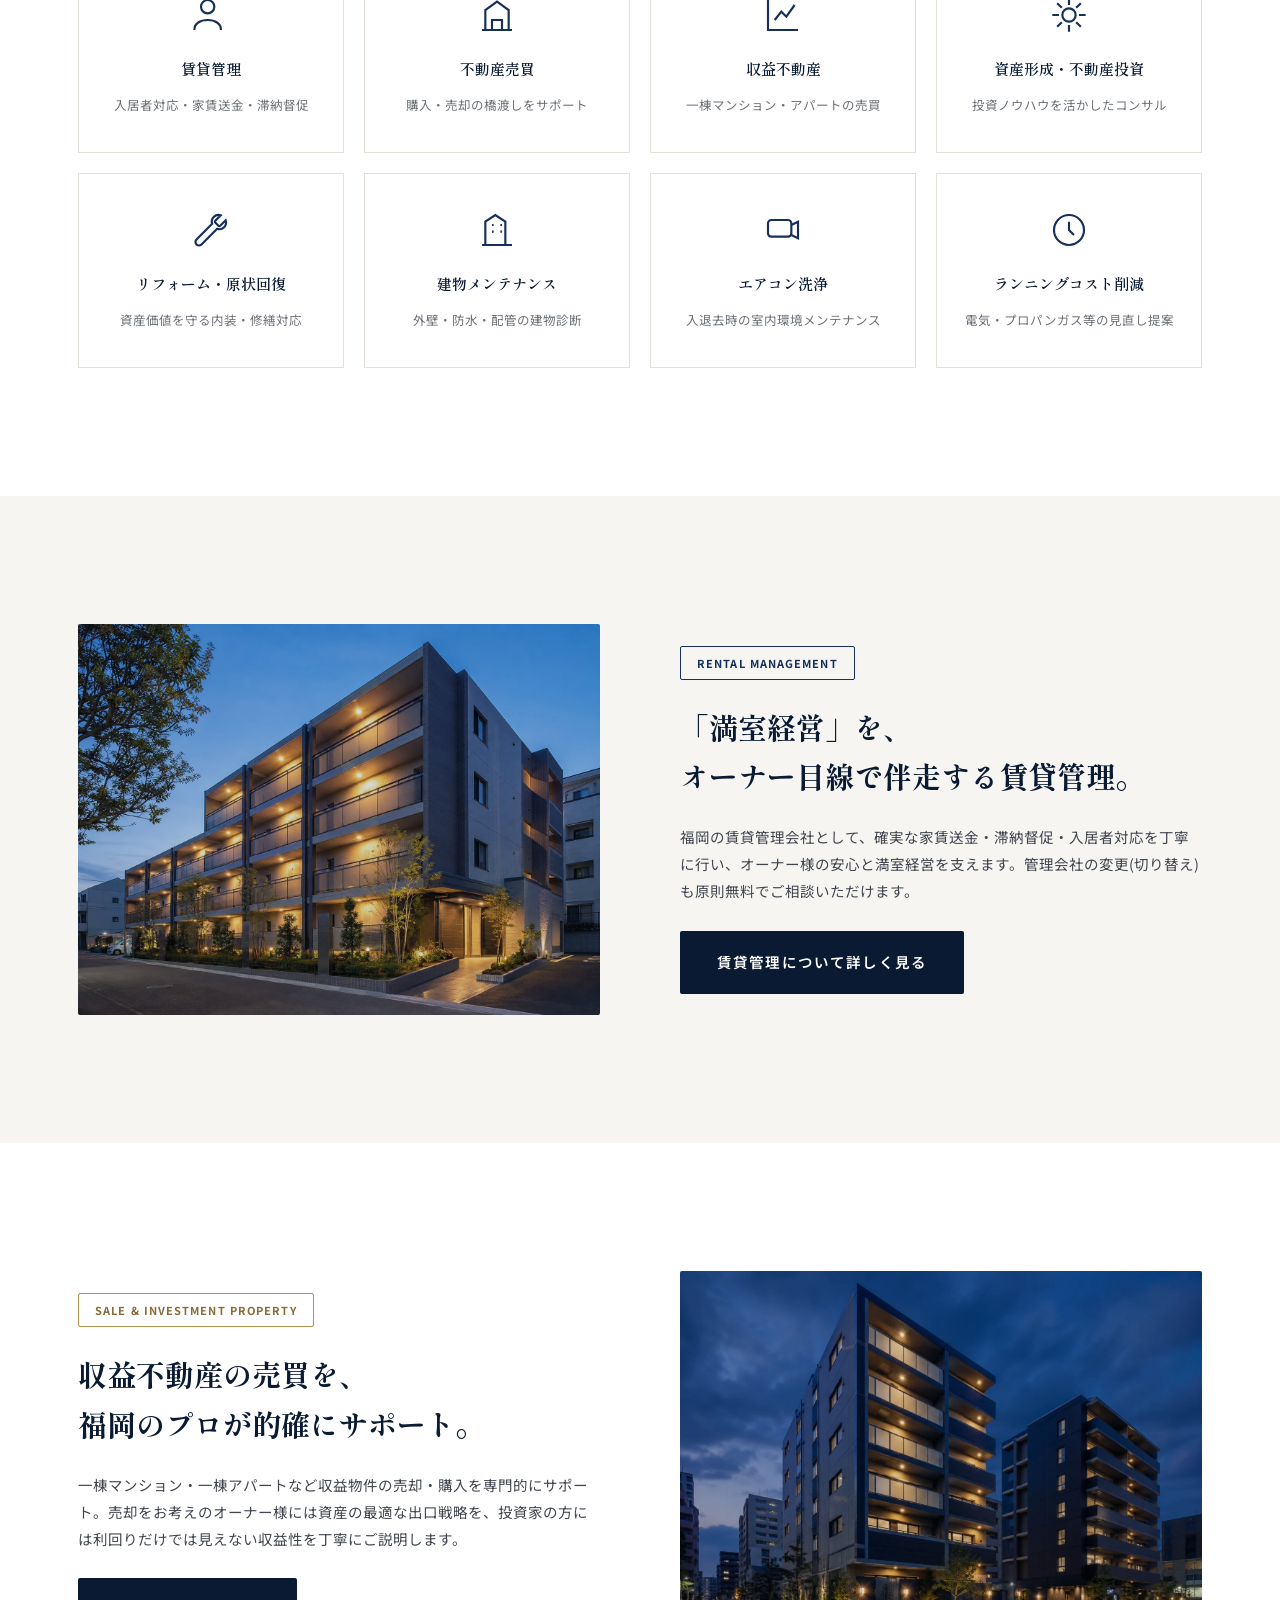
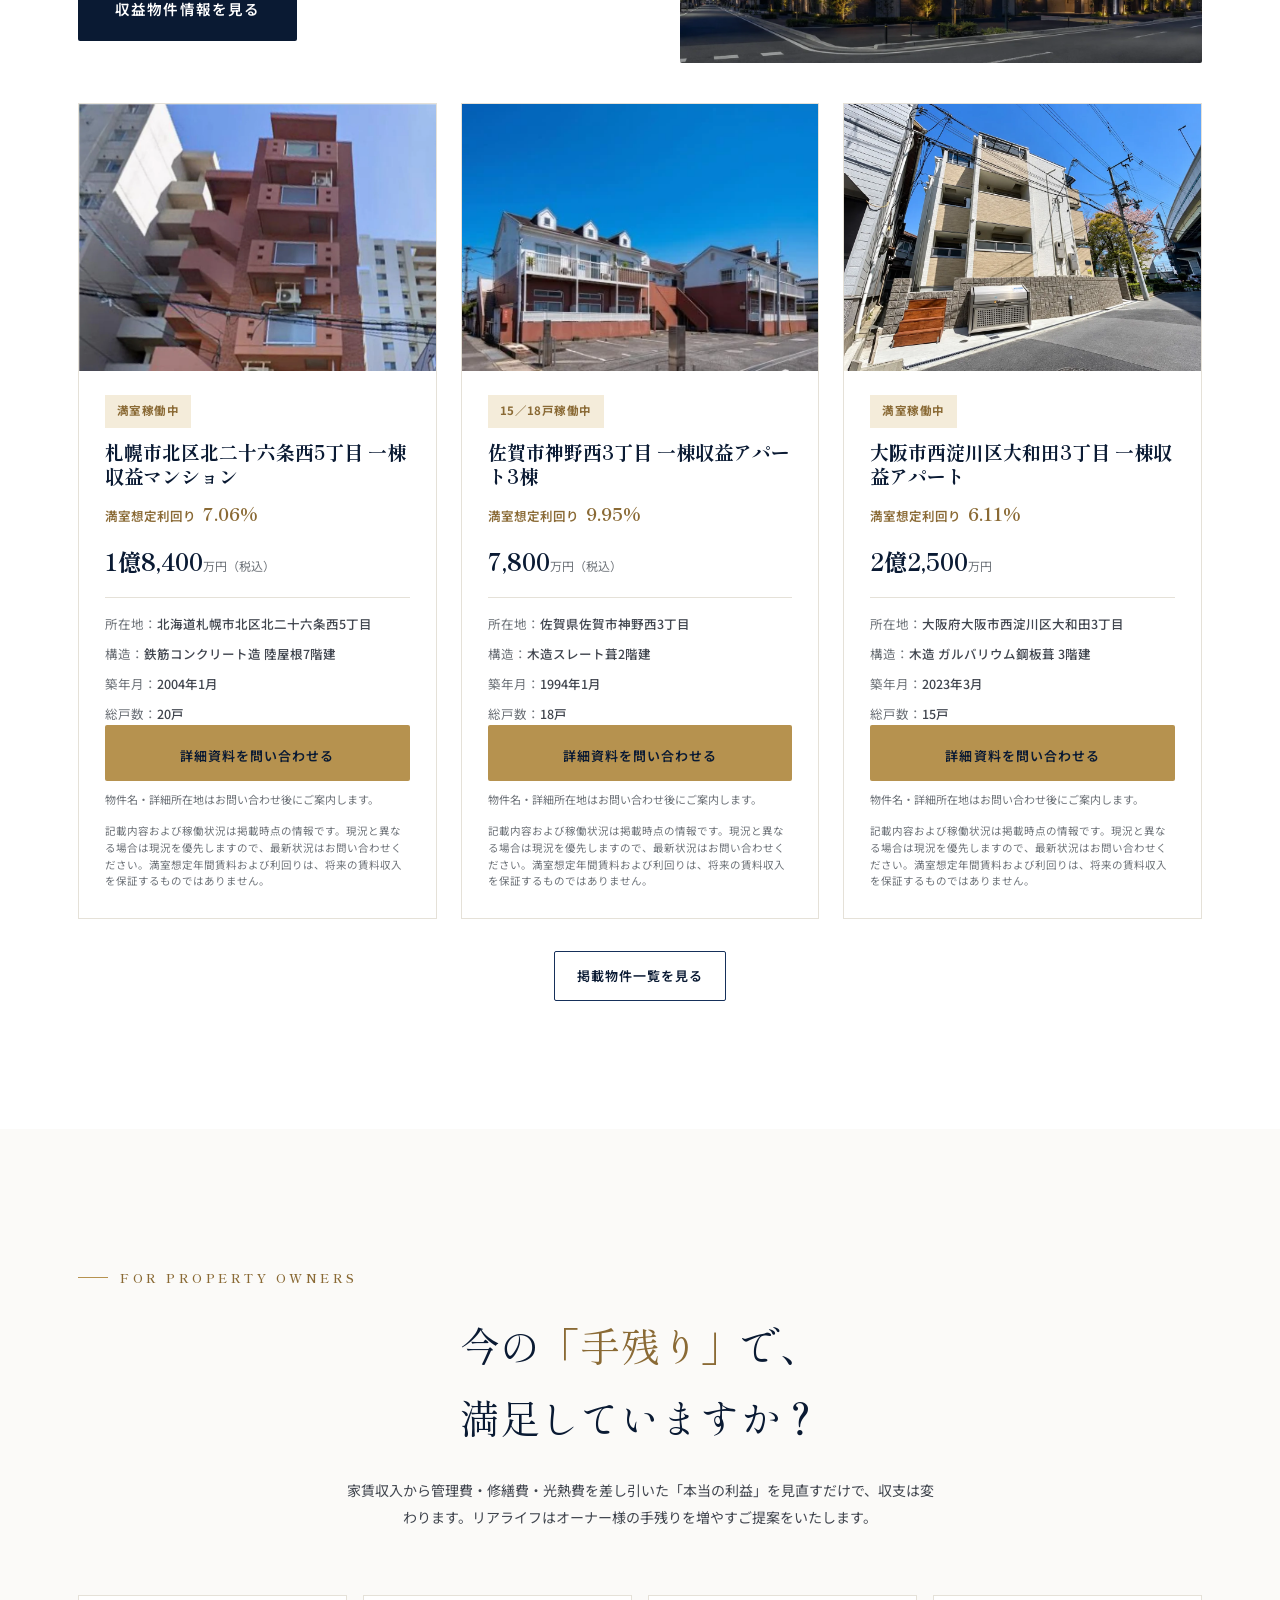
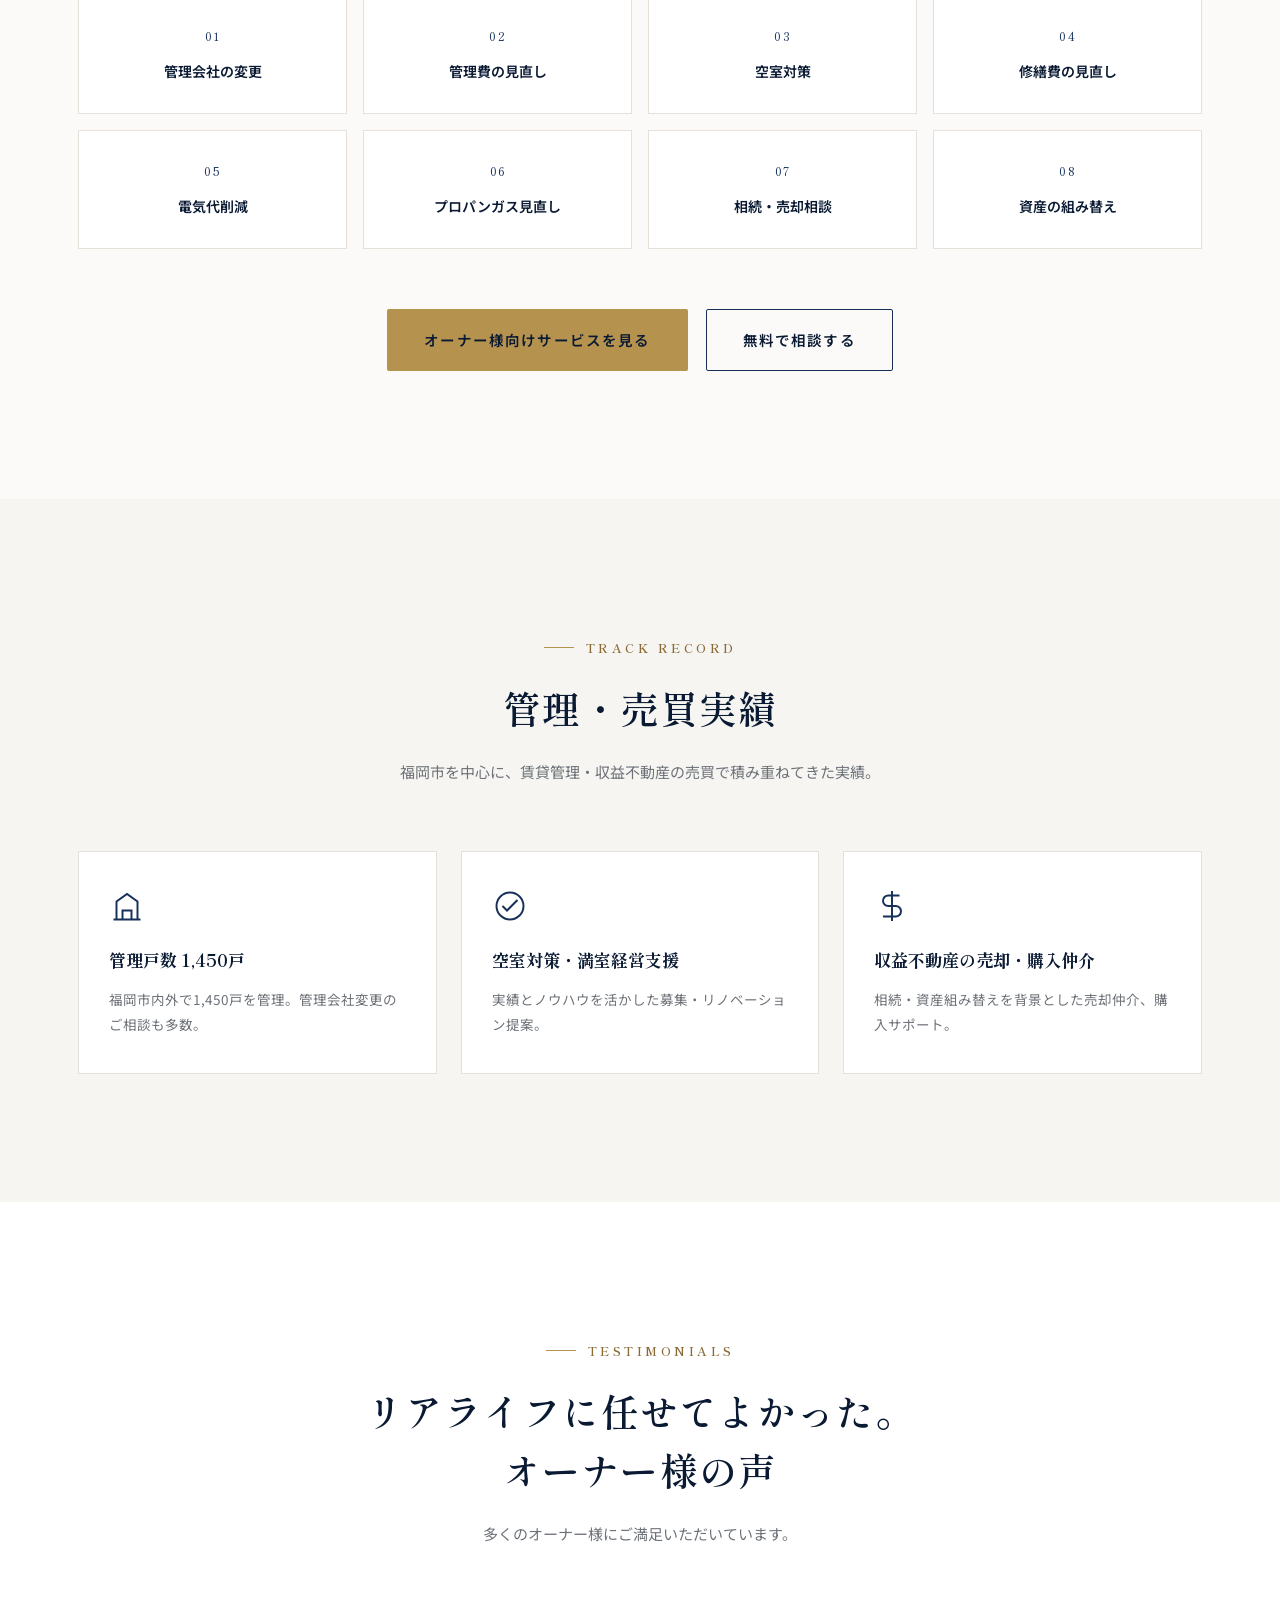
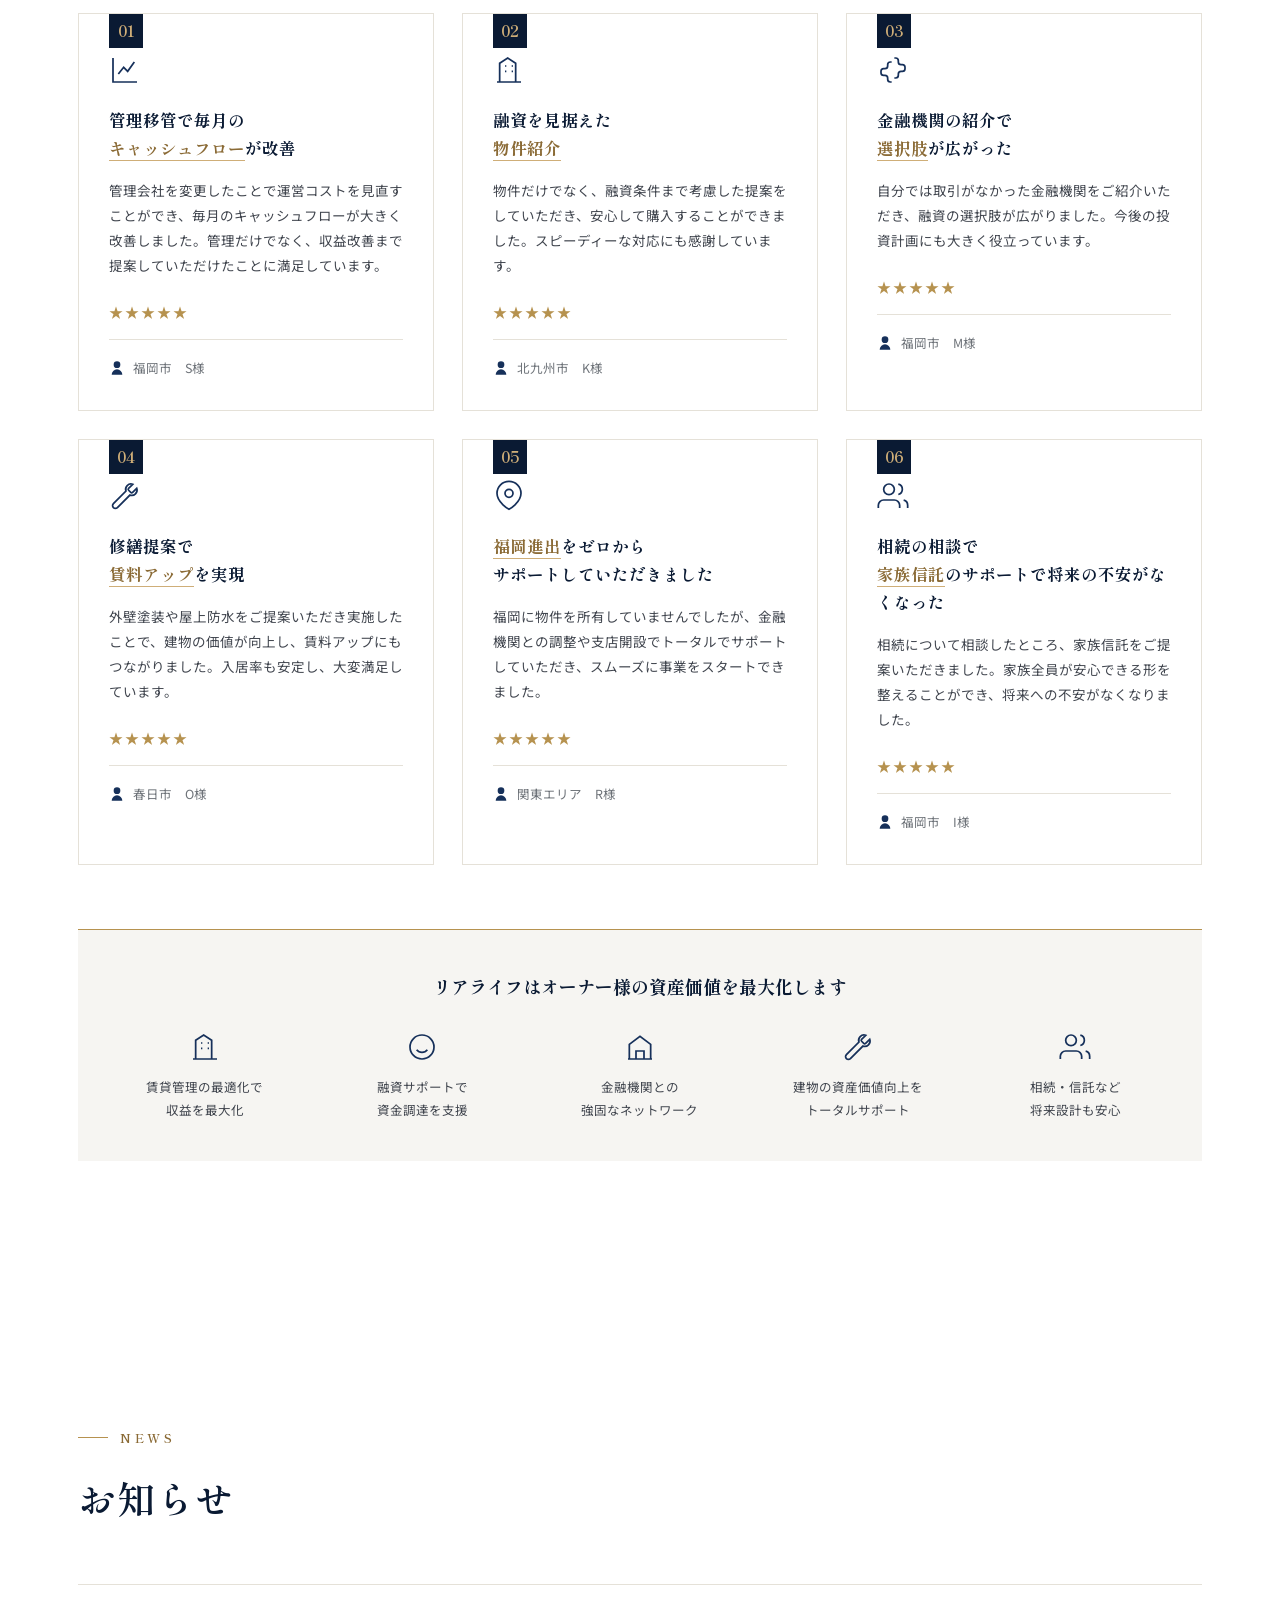
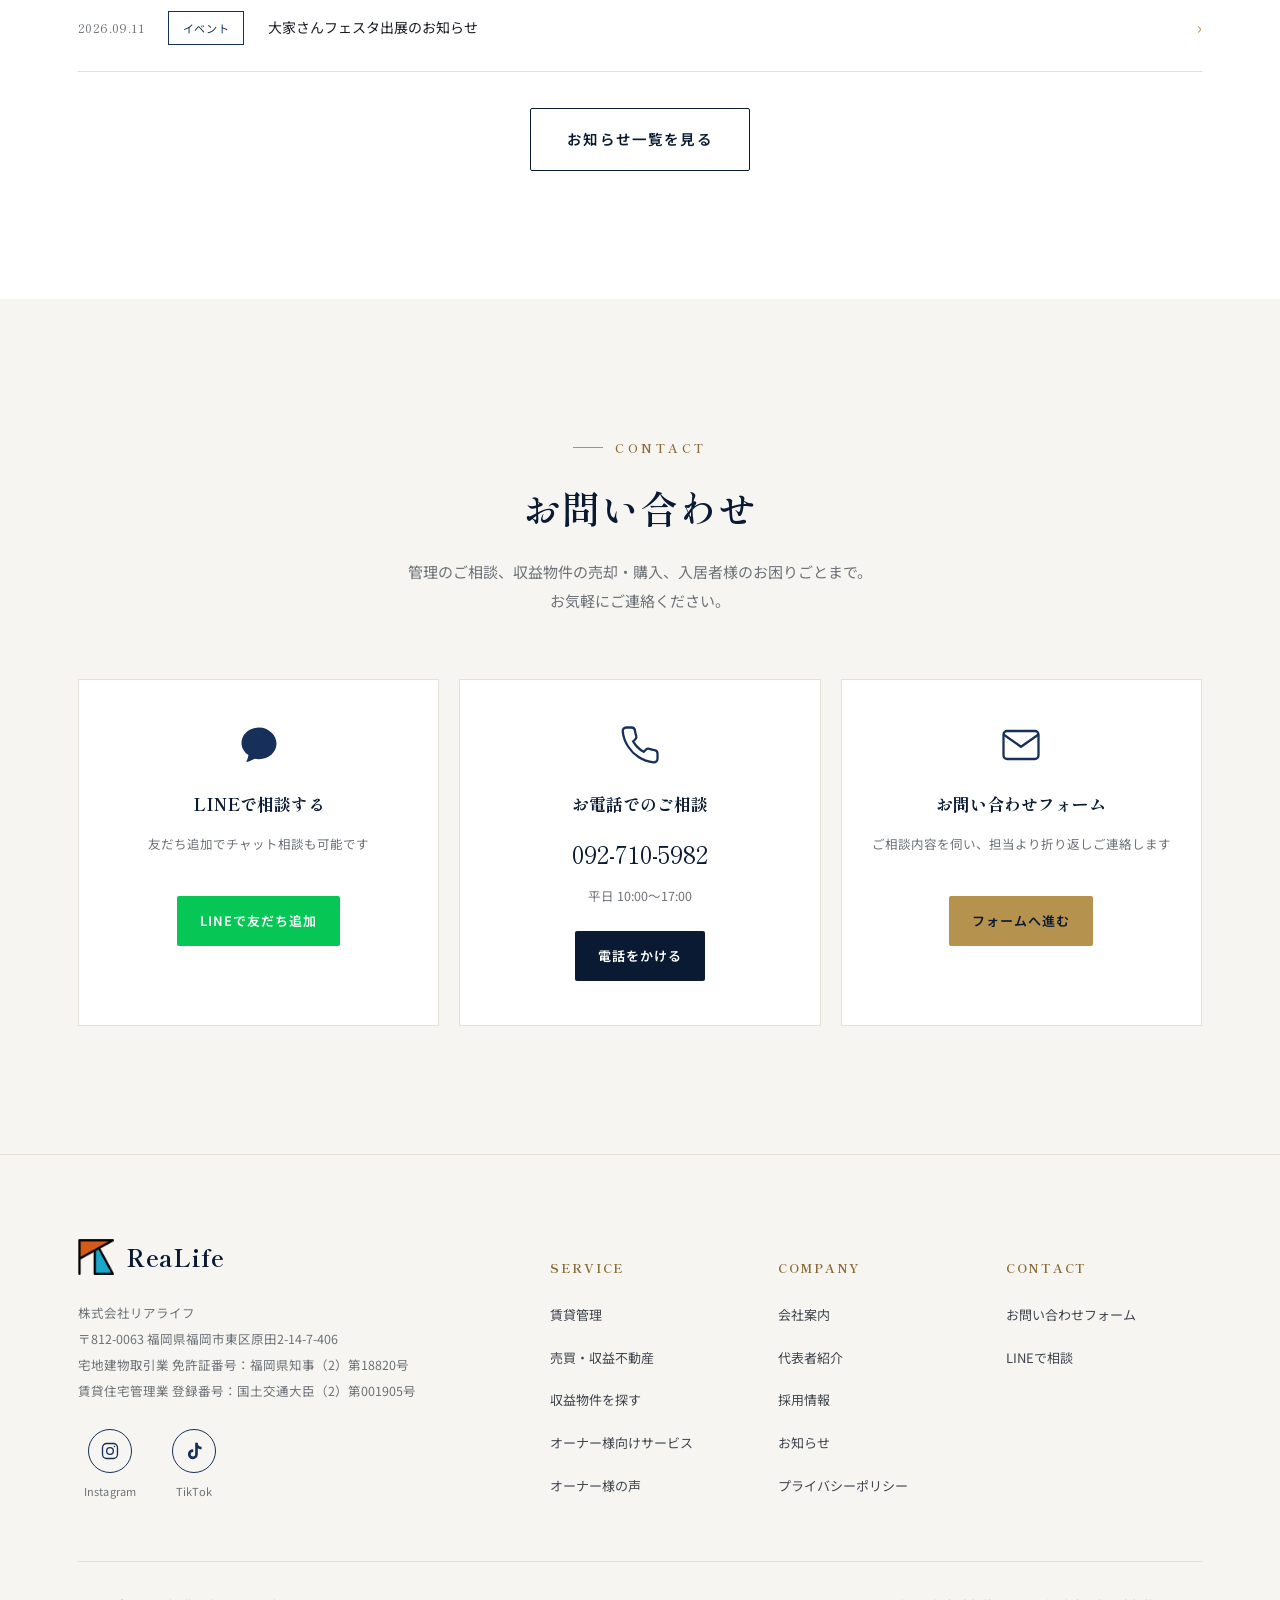
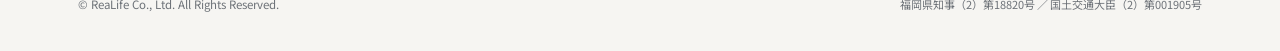
==== commit 8ef6f991: "Add Fukuoka Higashi-ku Hakozaki-futo 3-chome listing (published 2026-10-14) New card at the top of t" ====
--- a/index.html
+++ b/index.html
@@ -718,6 +718,6 @@
   <svg viewBox="0 0 24 24" fill="none" stroke="currentColor" stroke-width="2"><path d="M18 15l-6-6-6 6"/></svg>
 </button>
 
-<script src="assets/js/main.js?v=4"></script>
+<script src="assets/js/main.js?v=5"></script>
 </body>
 </html>
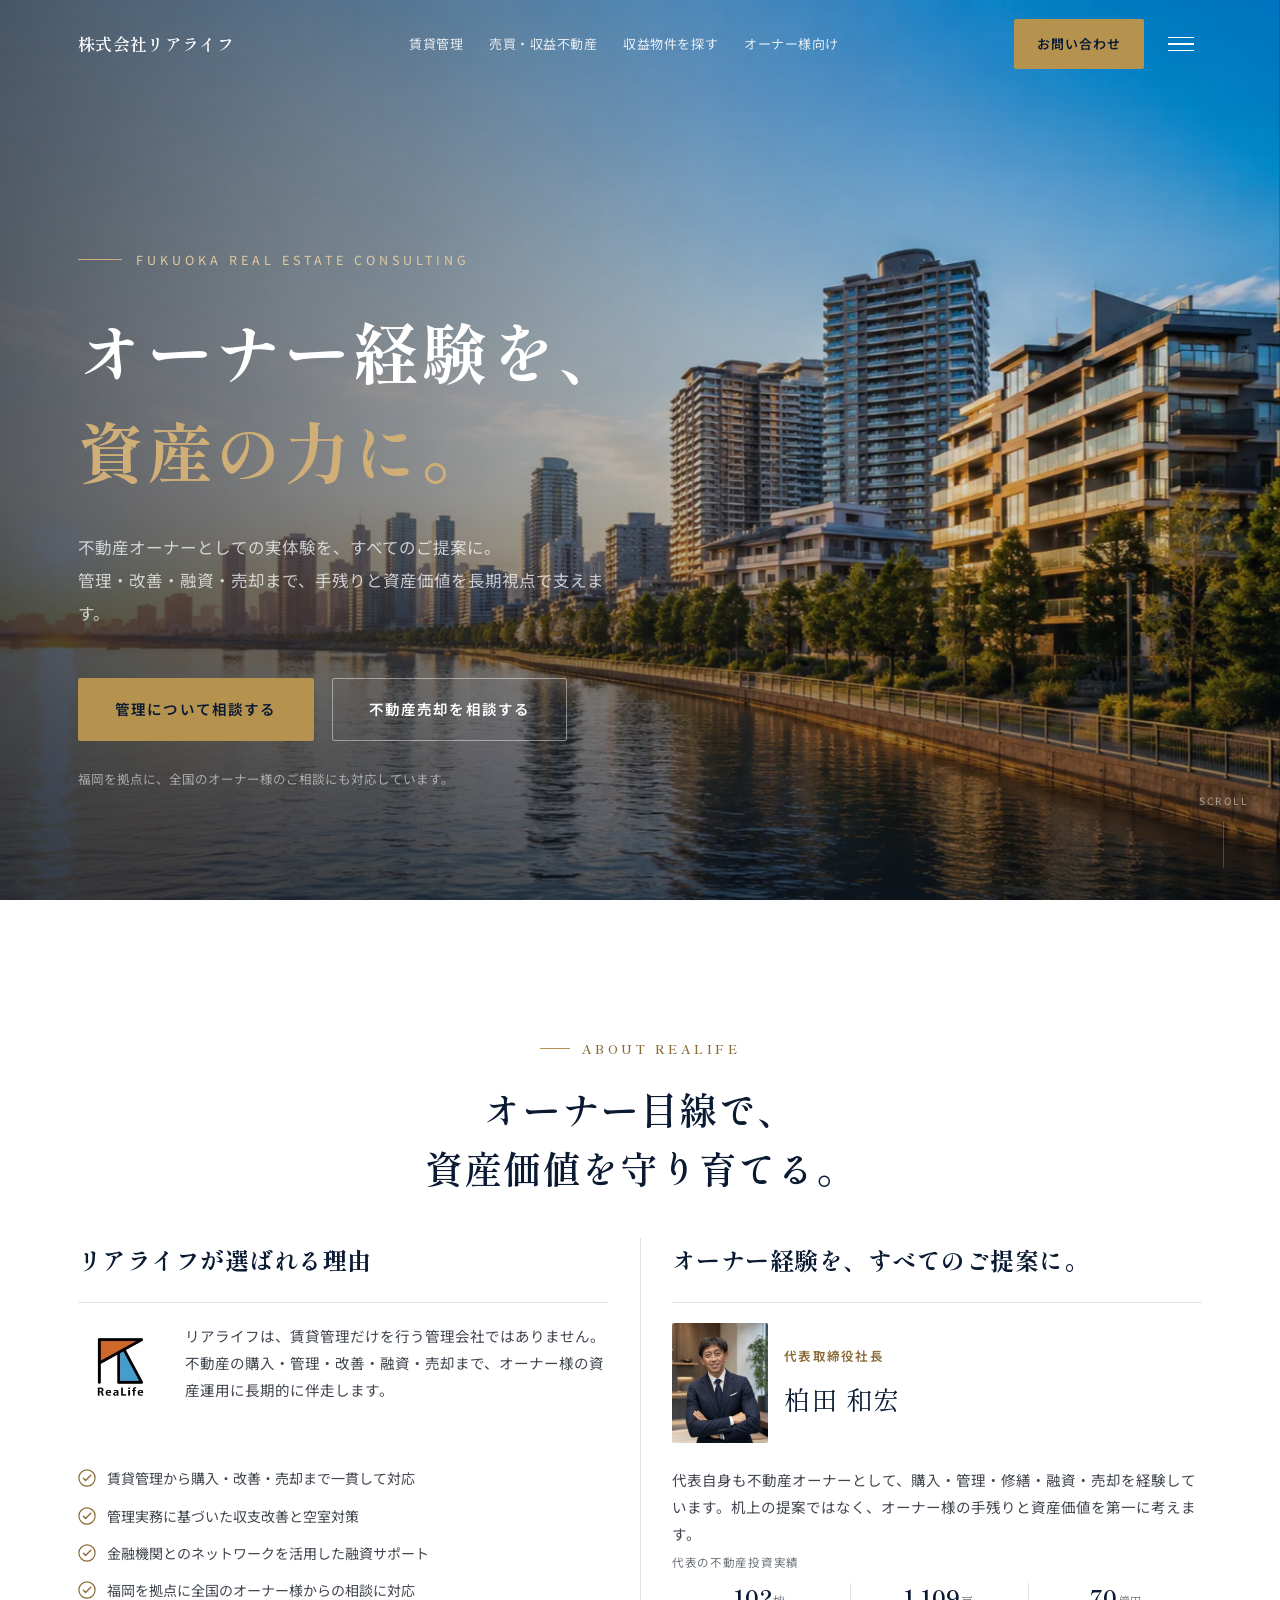
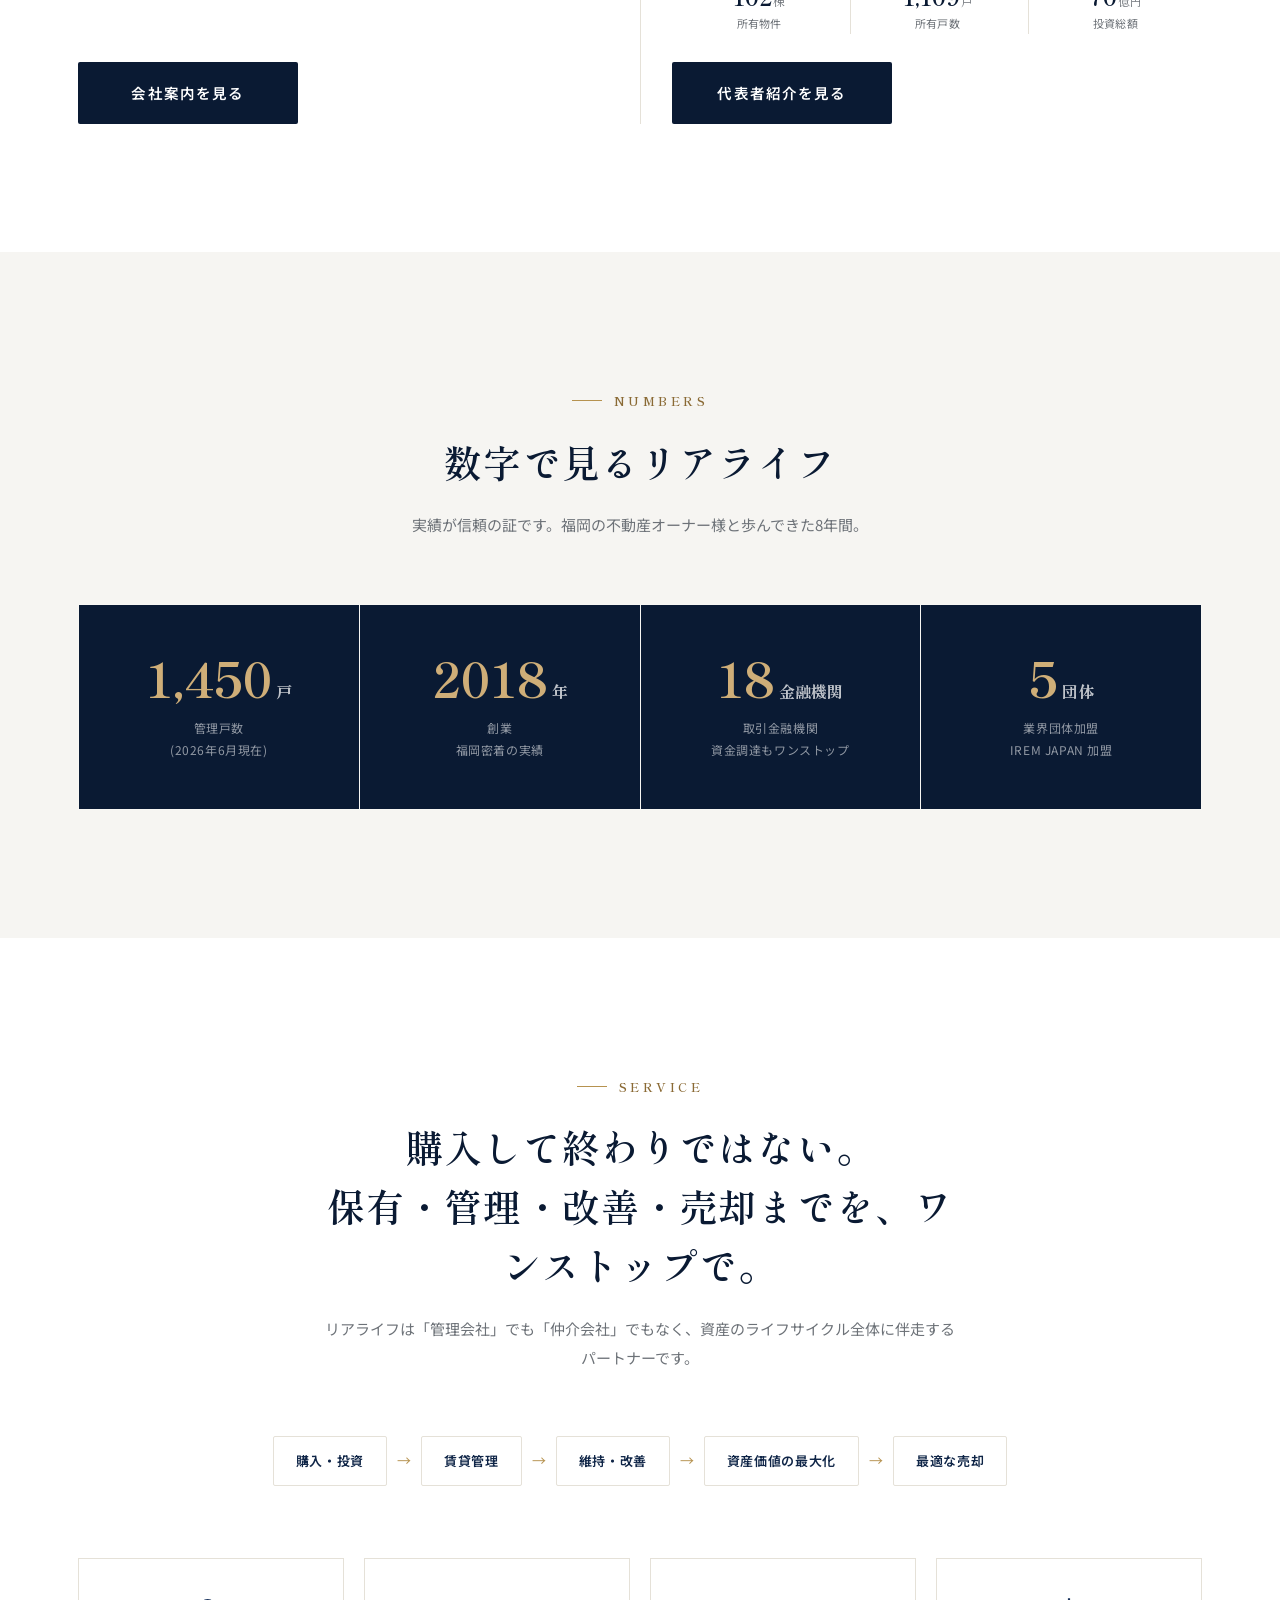
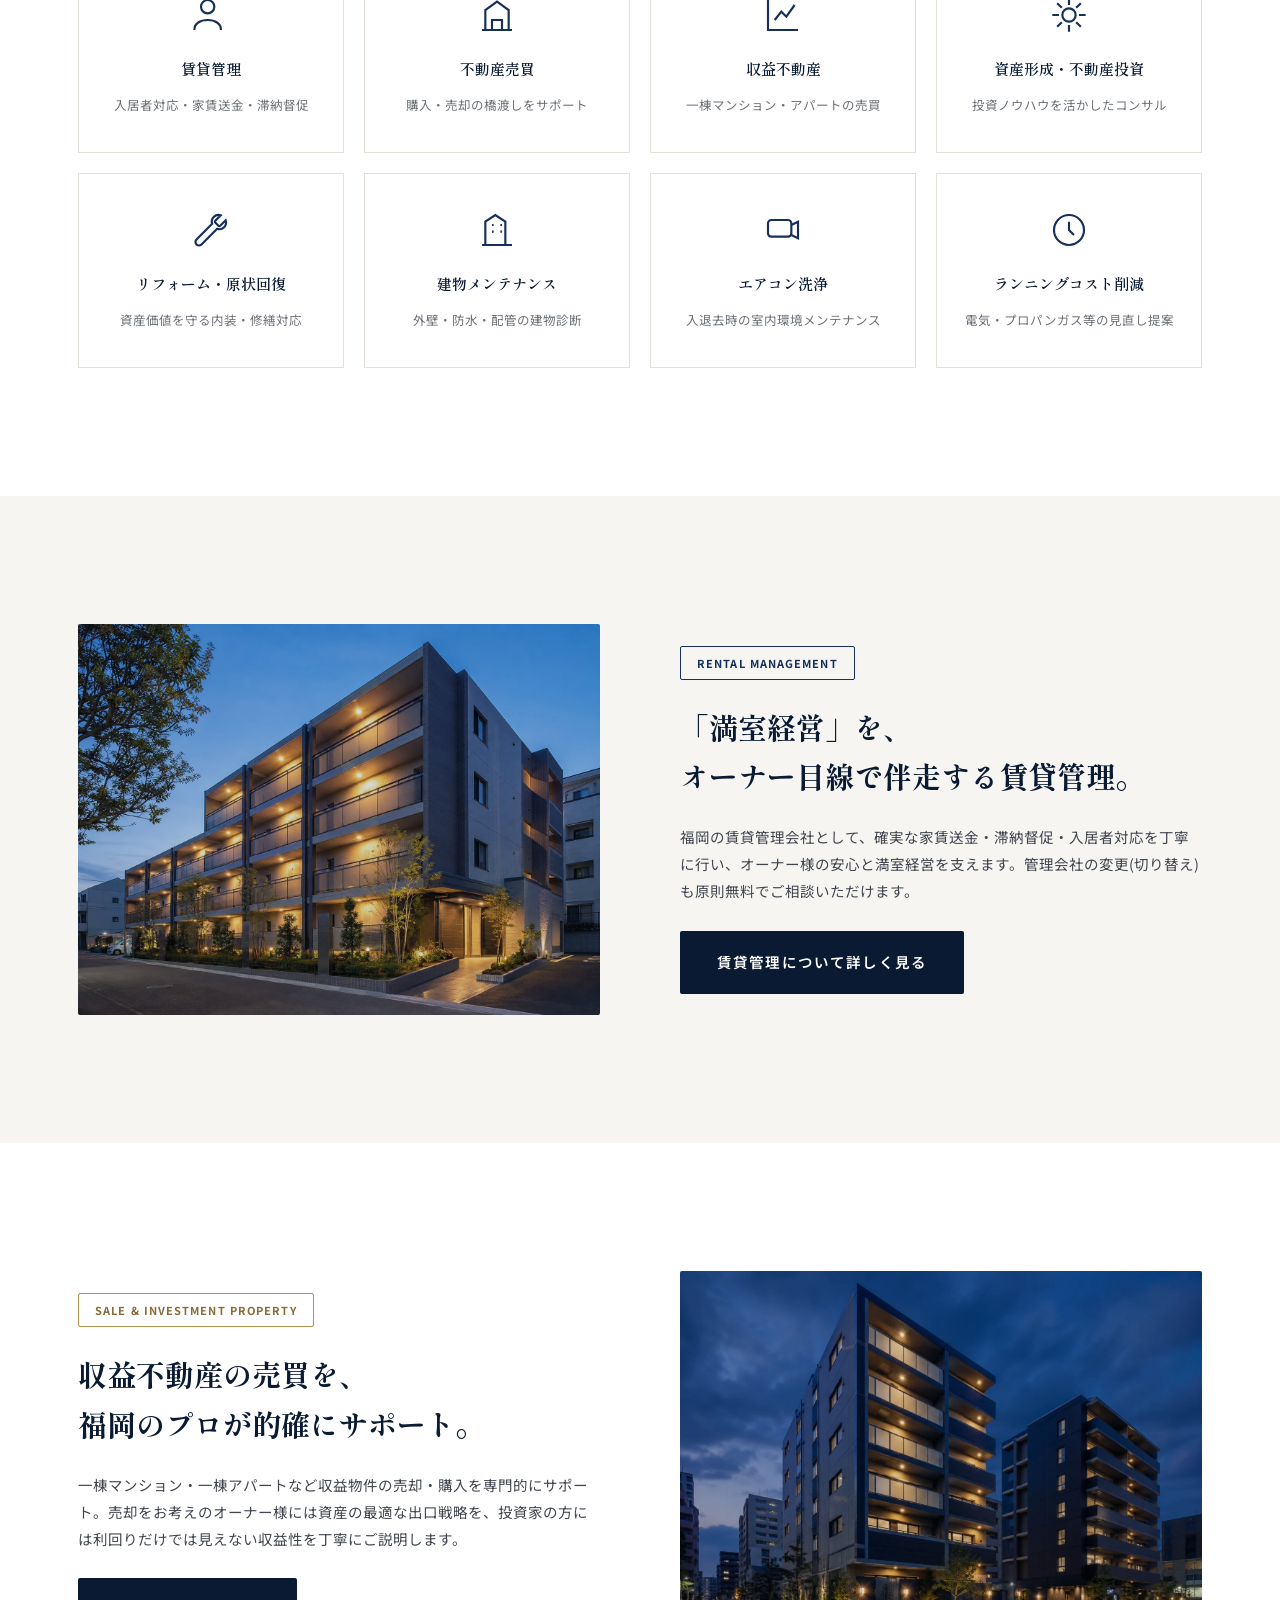
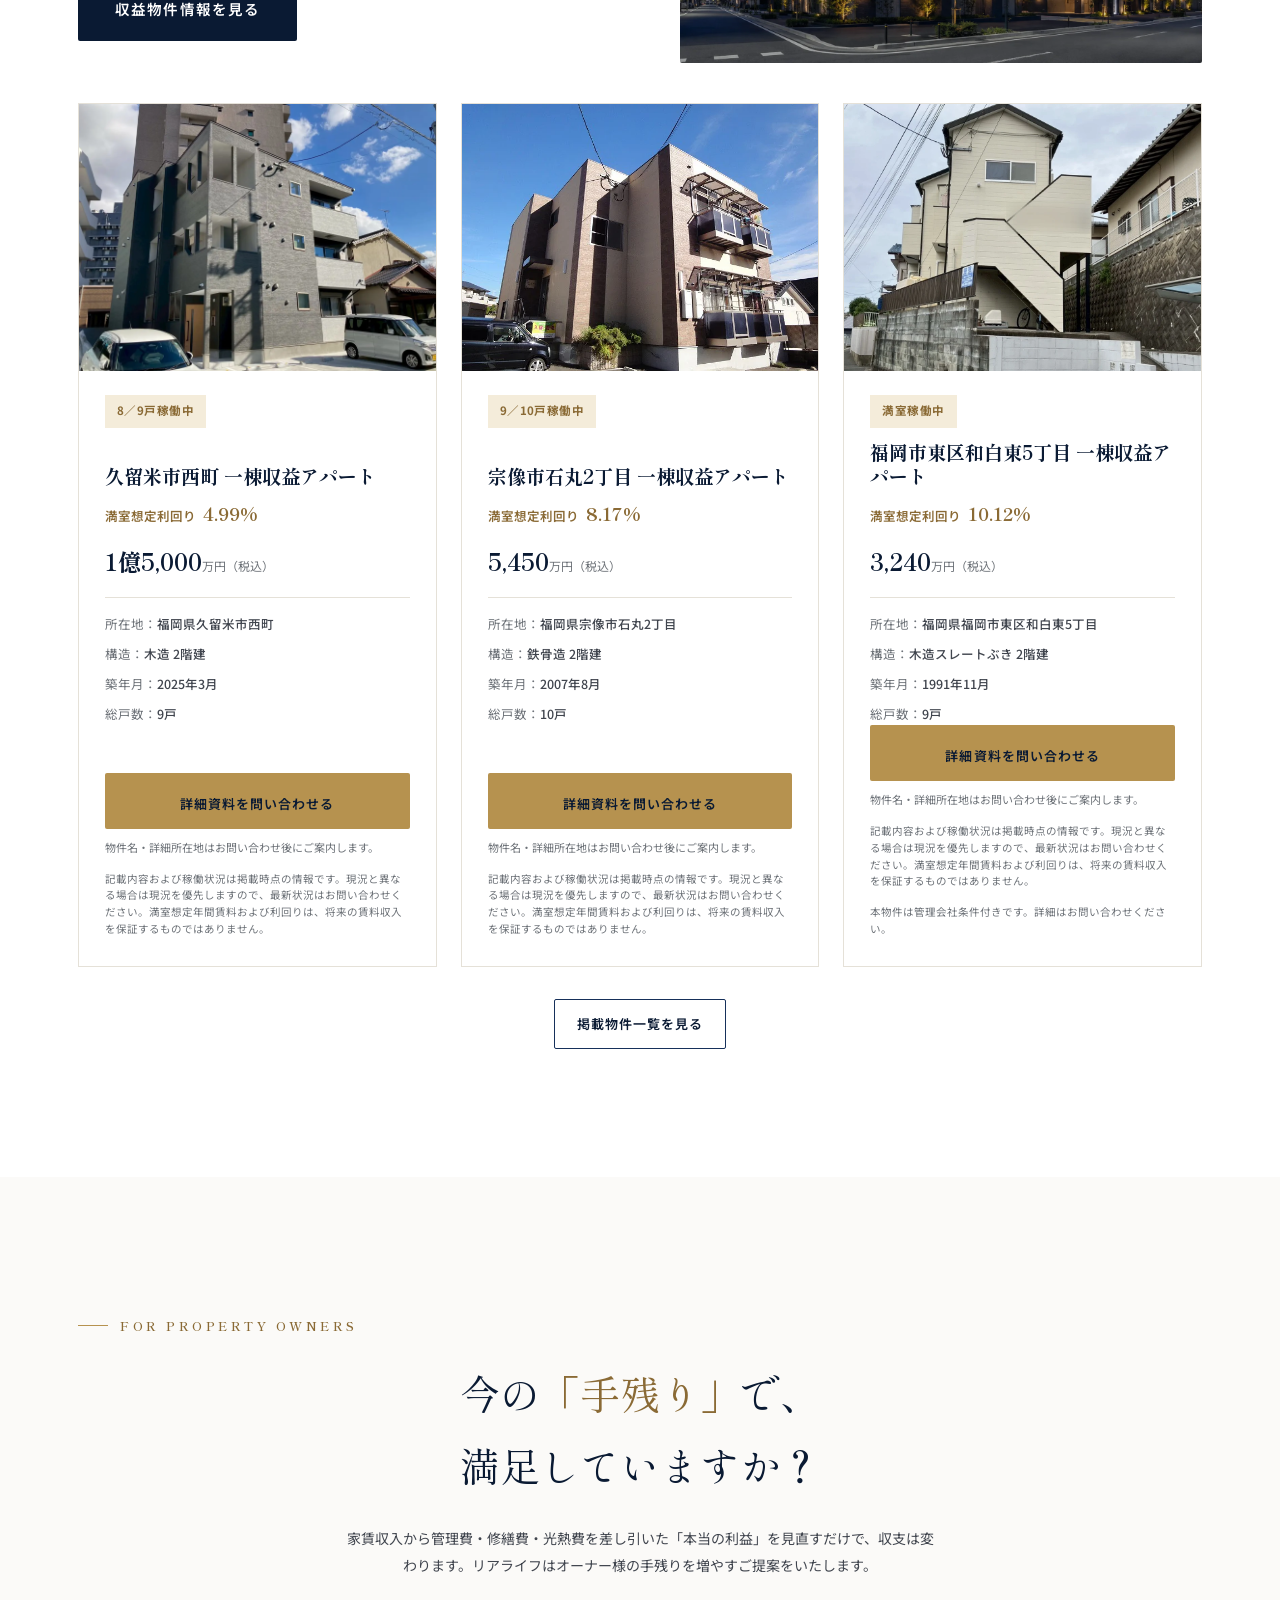
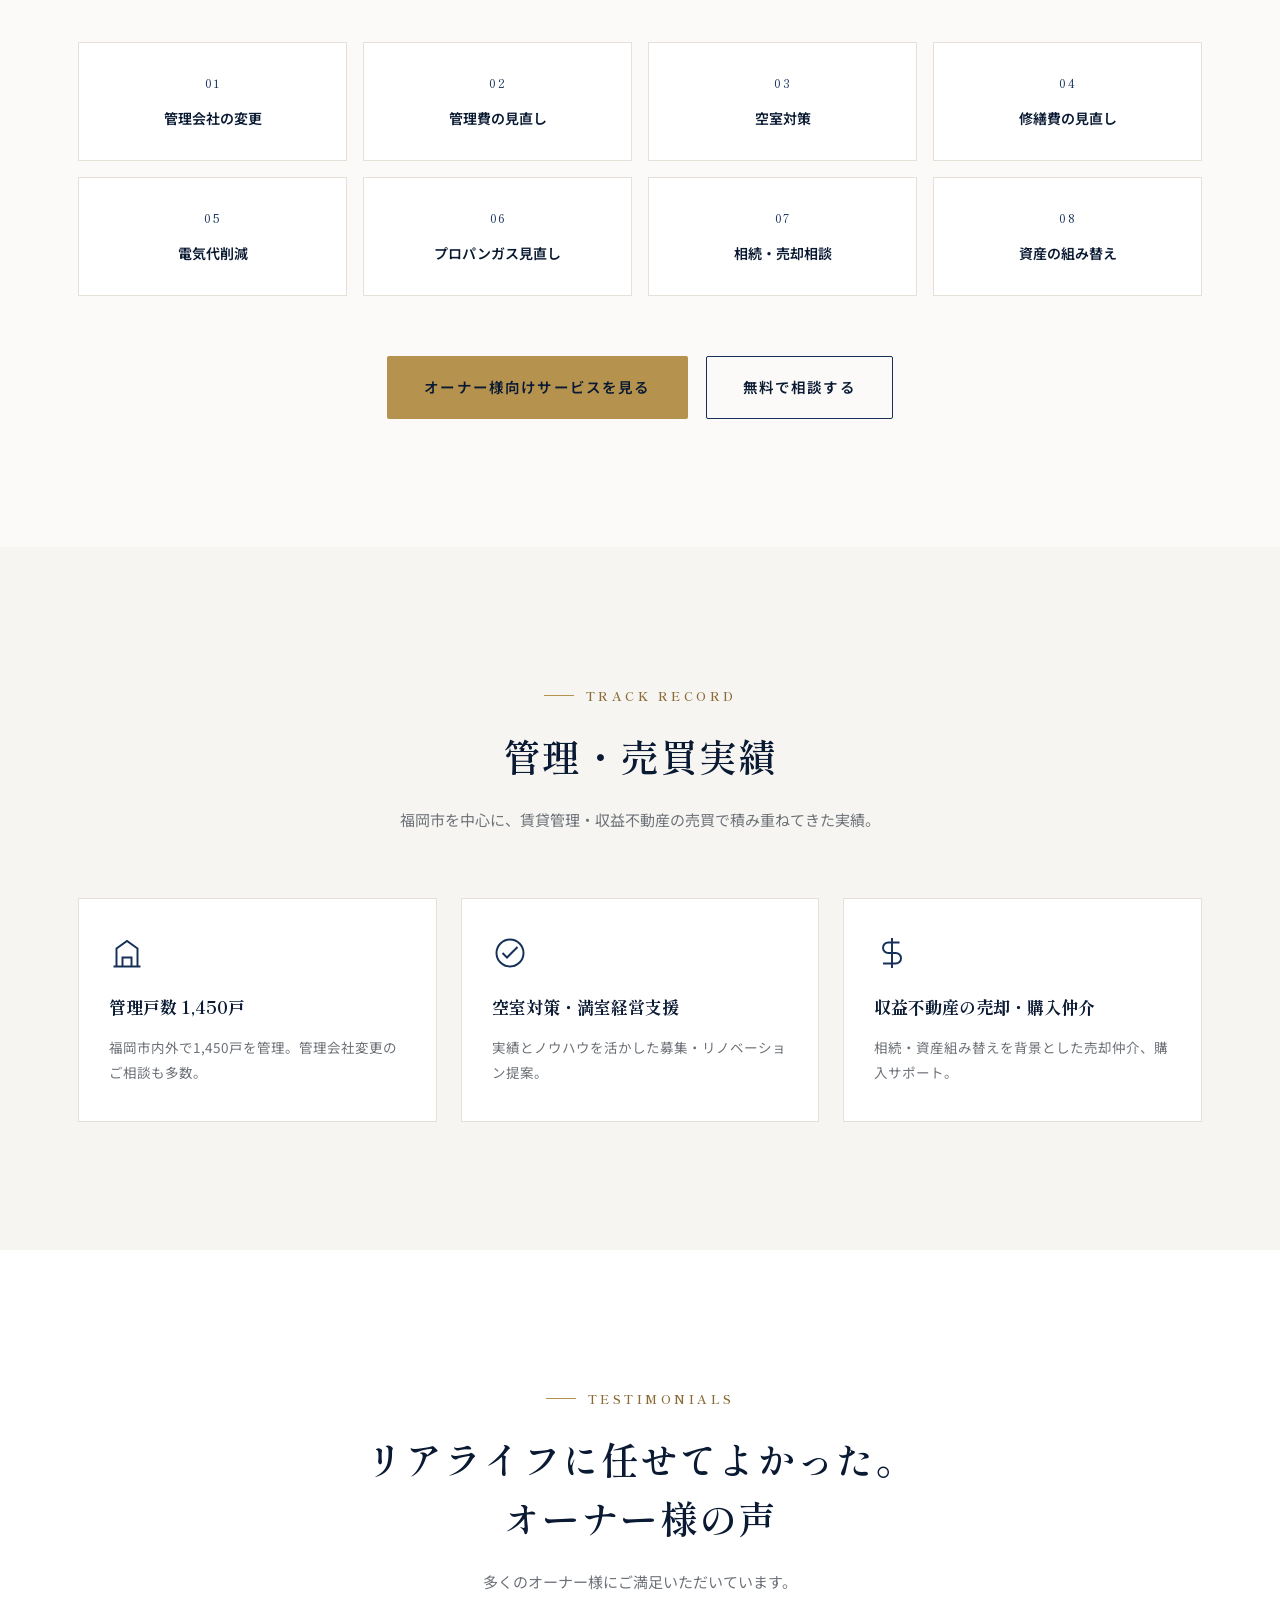
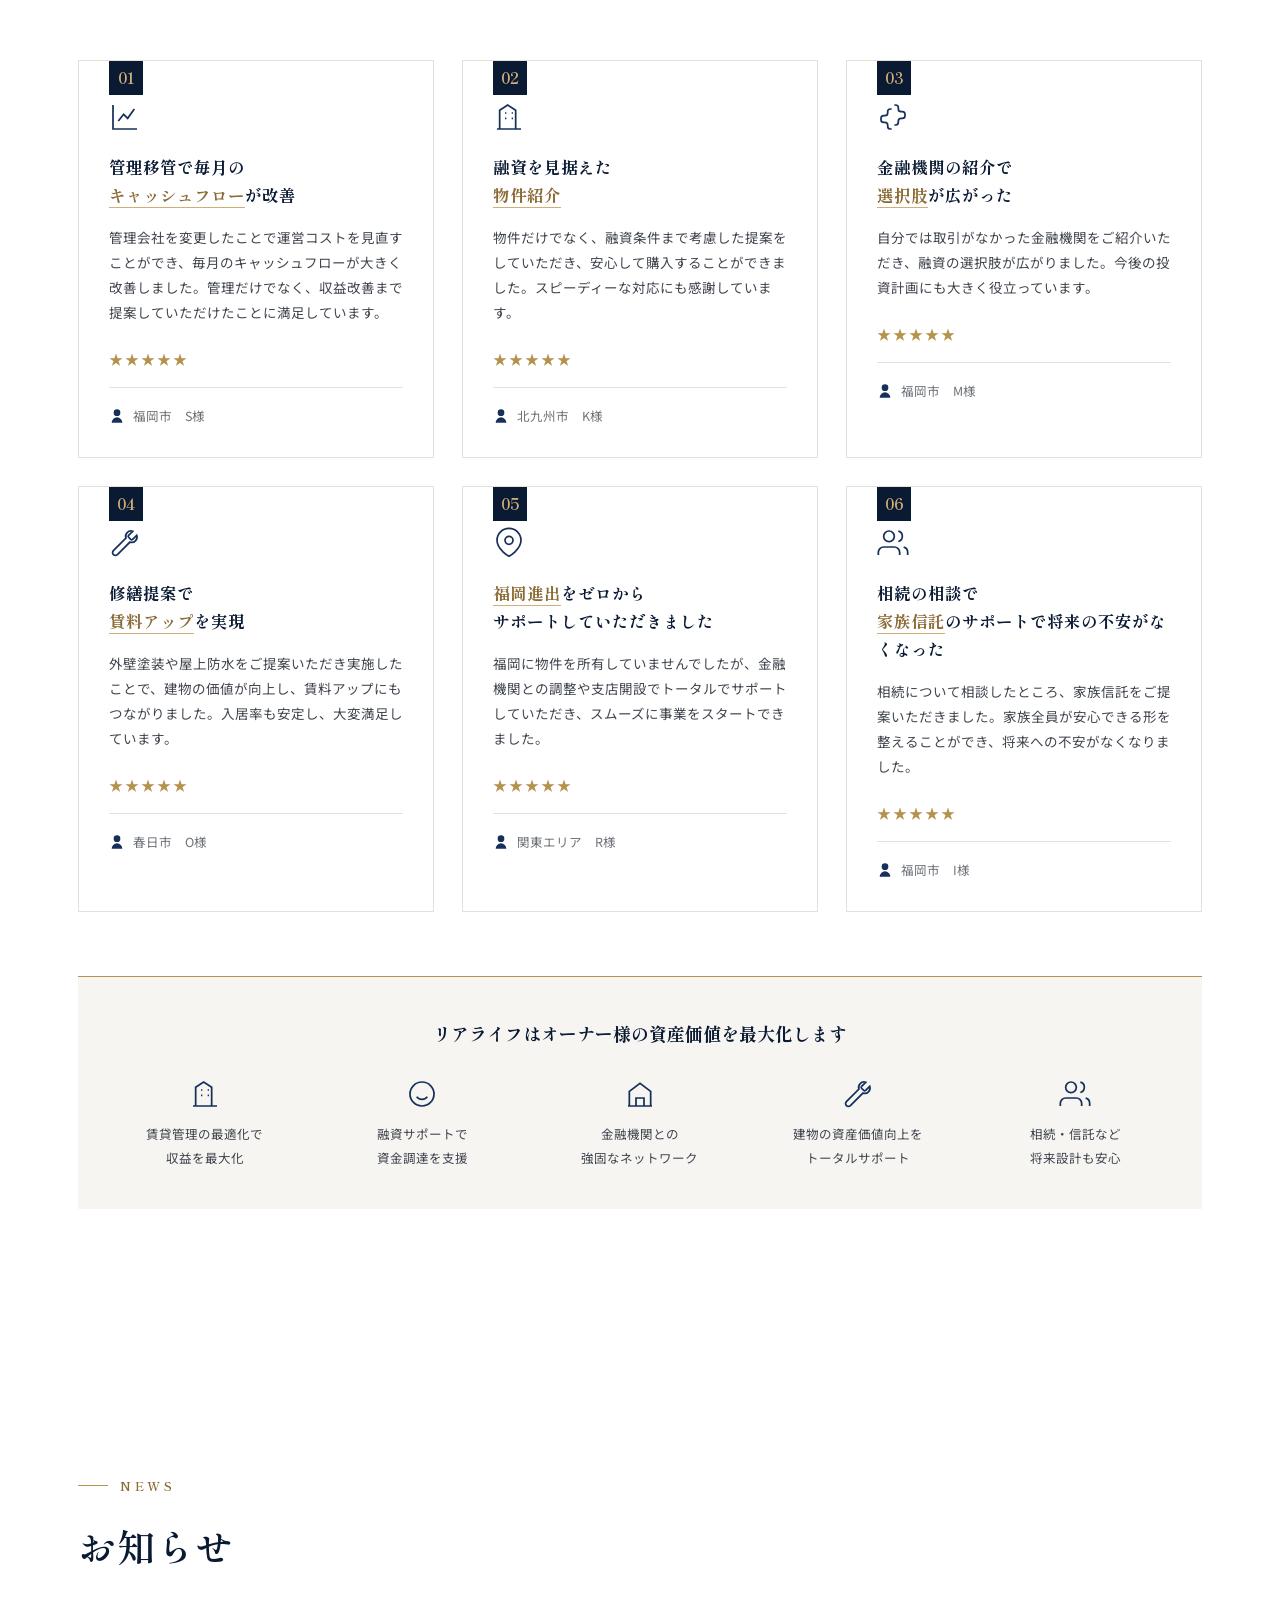
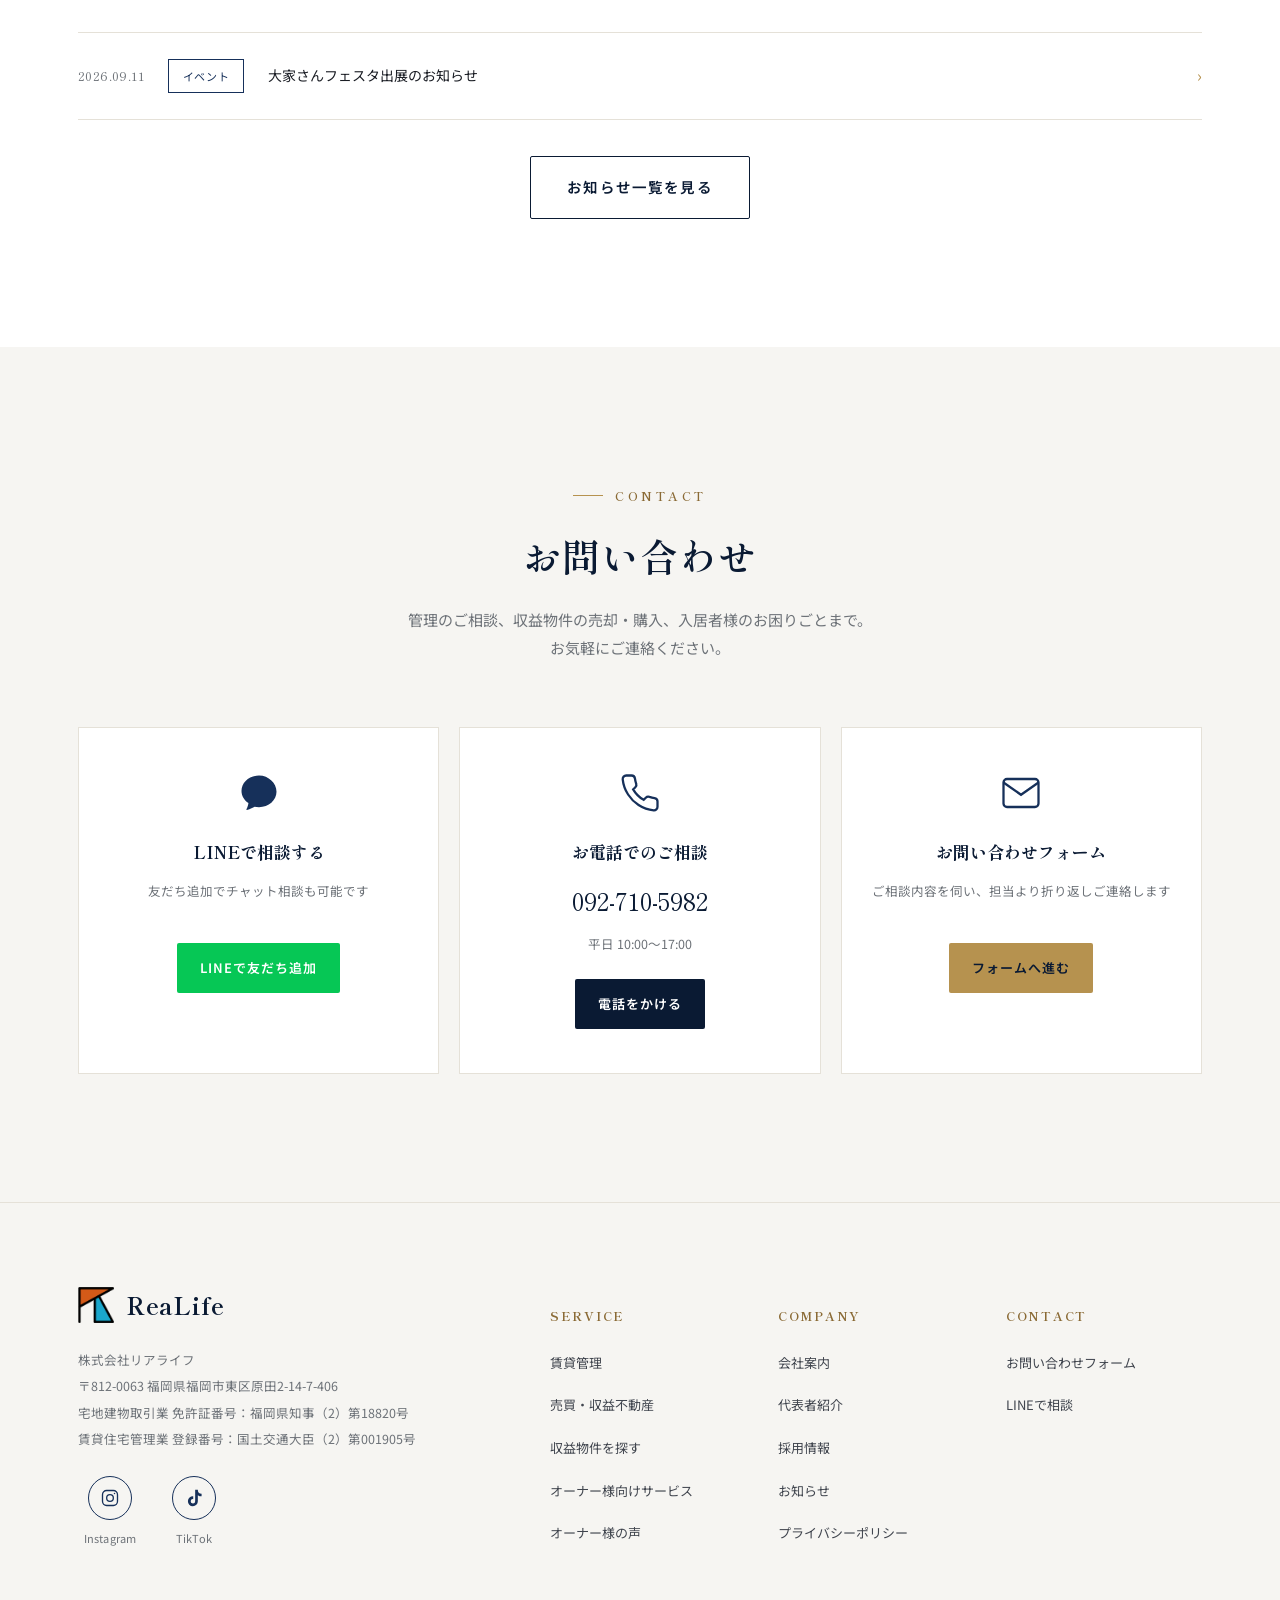
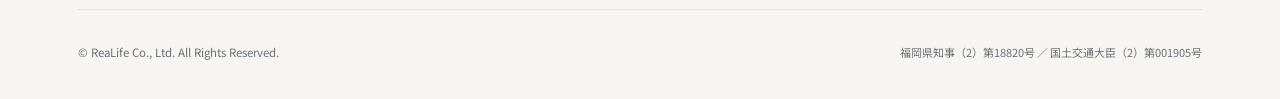
==== commit 0cfbe2c2: "Add Munakata Hinosato 7-chome listing (published 2026-10-29) New card at the top of the list, contac" ====
--- a/index.html
+++ b/index.html
@@ -718,6 +718,6 @@
   <svg viewBox="0 0 24 24" fill="none" stroke="currentColor" stroke-width="2"><path d="M18 15l-6-6-6 6"/></svg>
 </button>
 
-<script src="assets/js/main.js?v=5"></script>
+<script src="assets/js/main.js?v=6"></script>
 </body>
 </html>
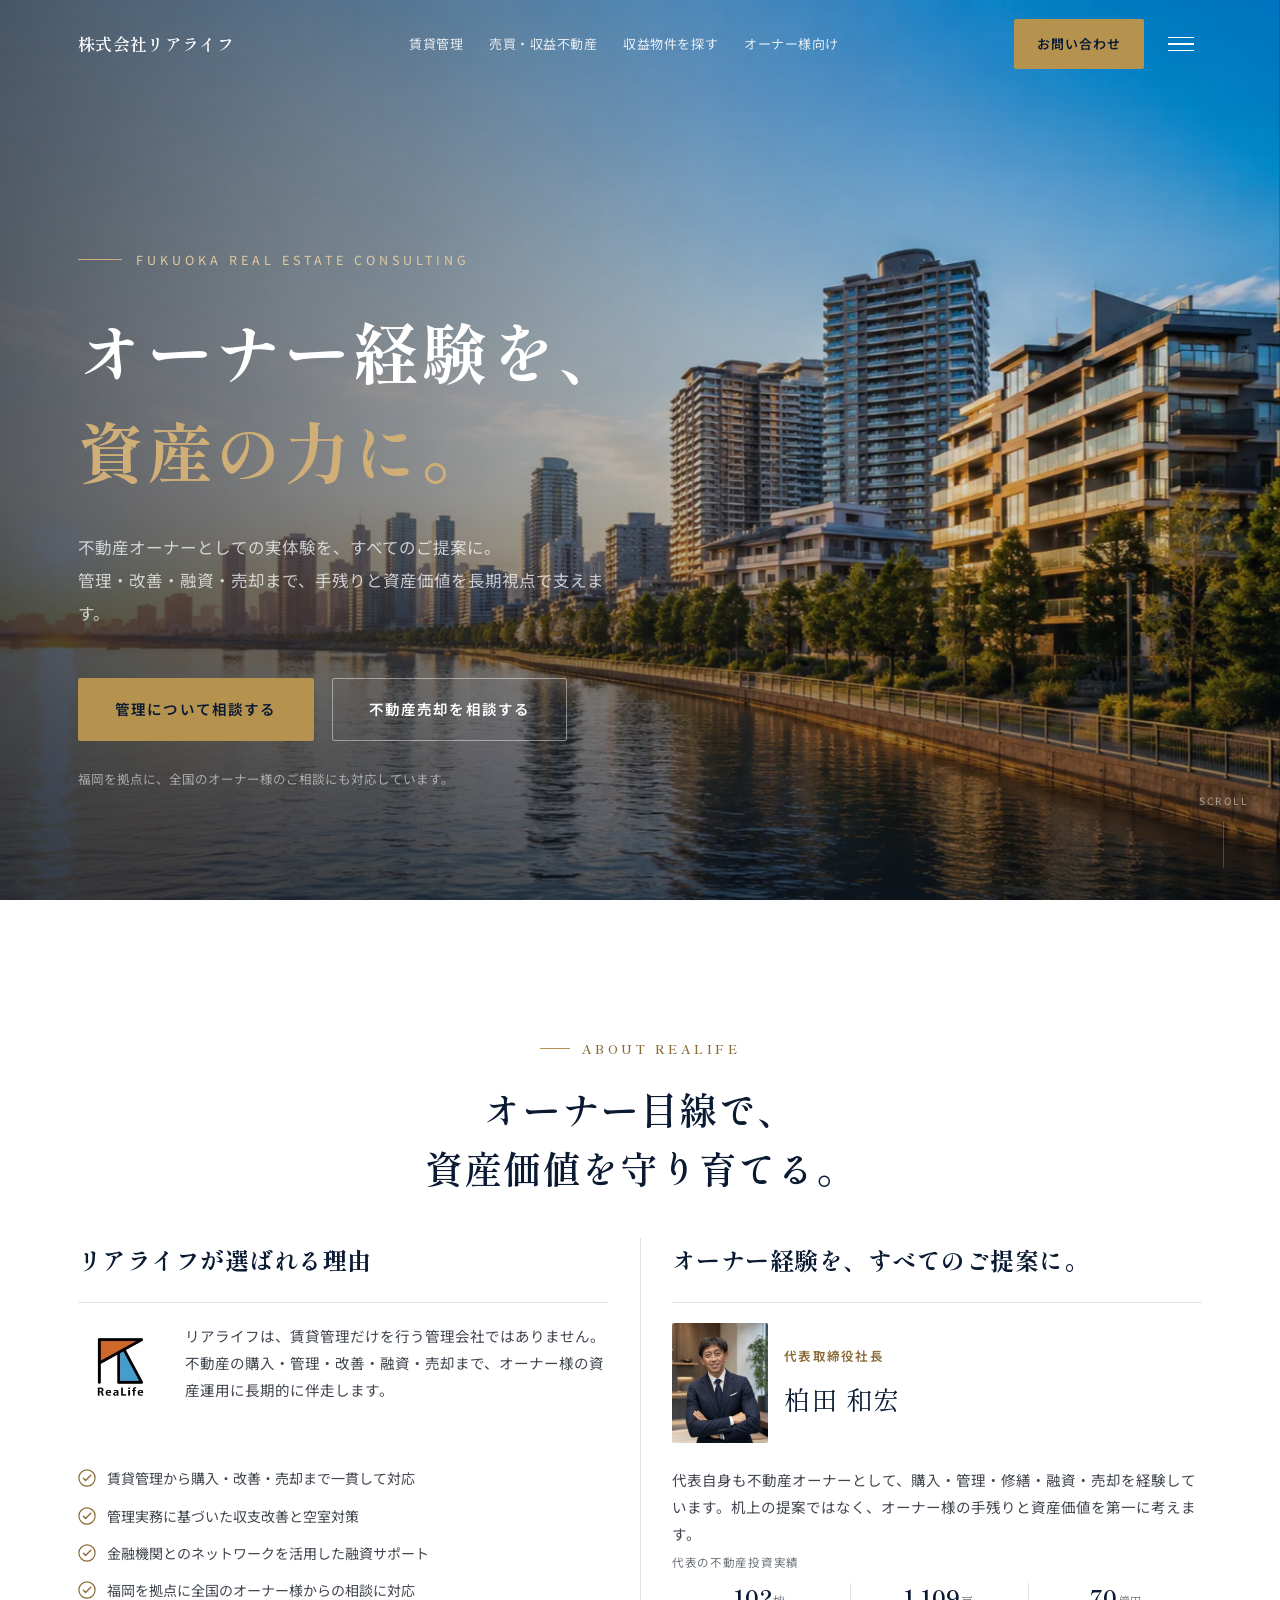
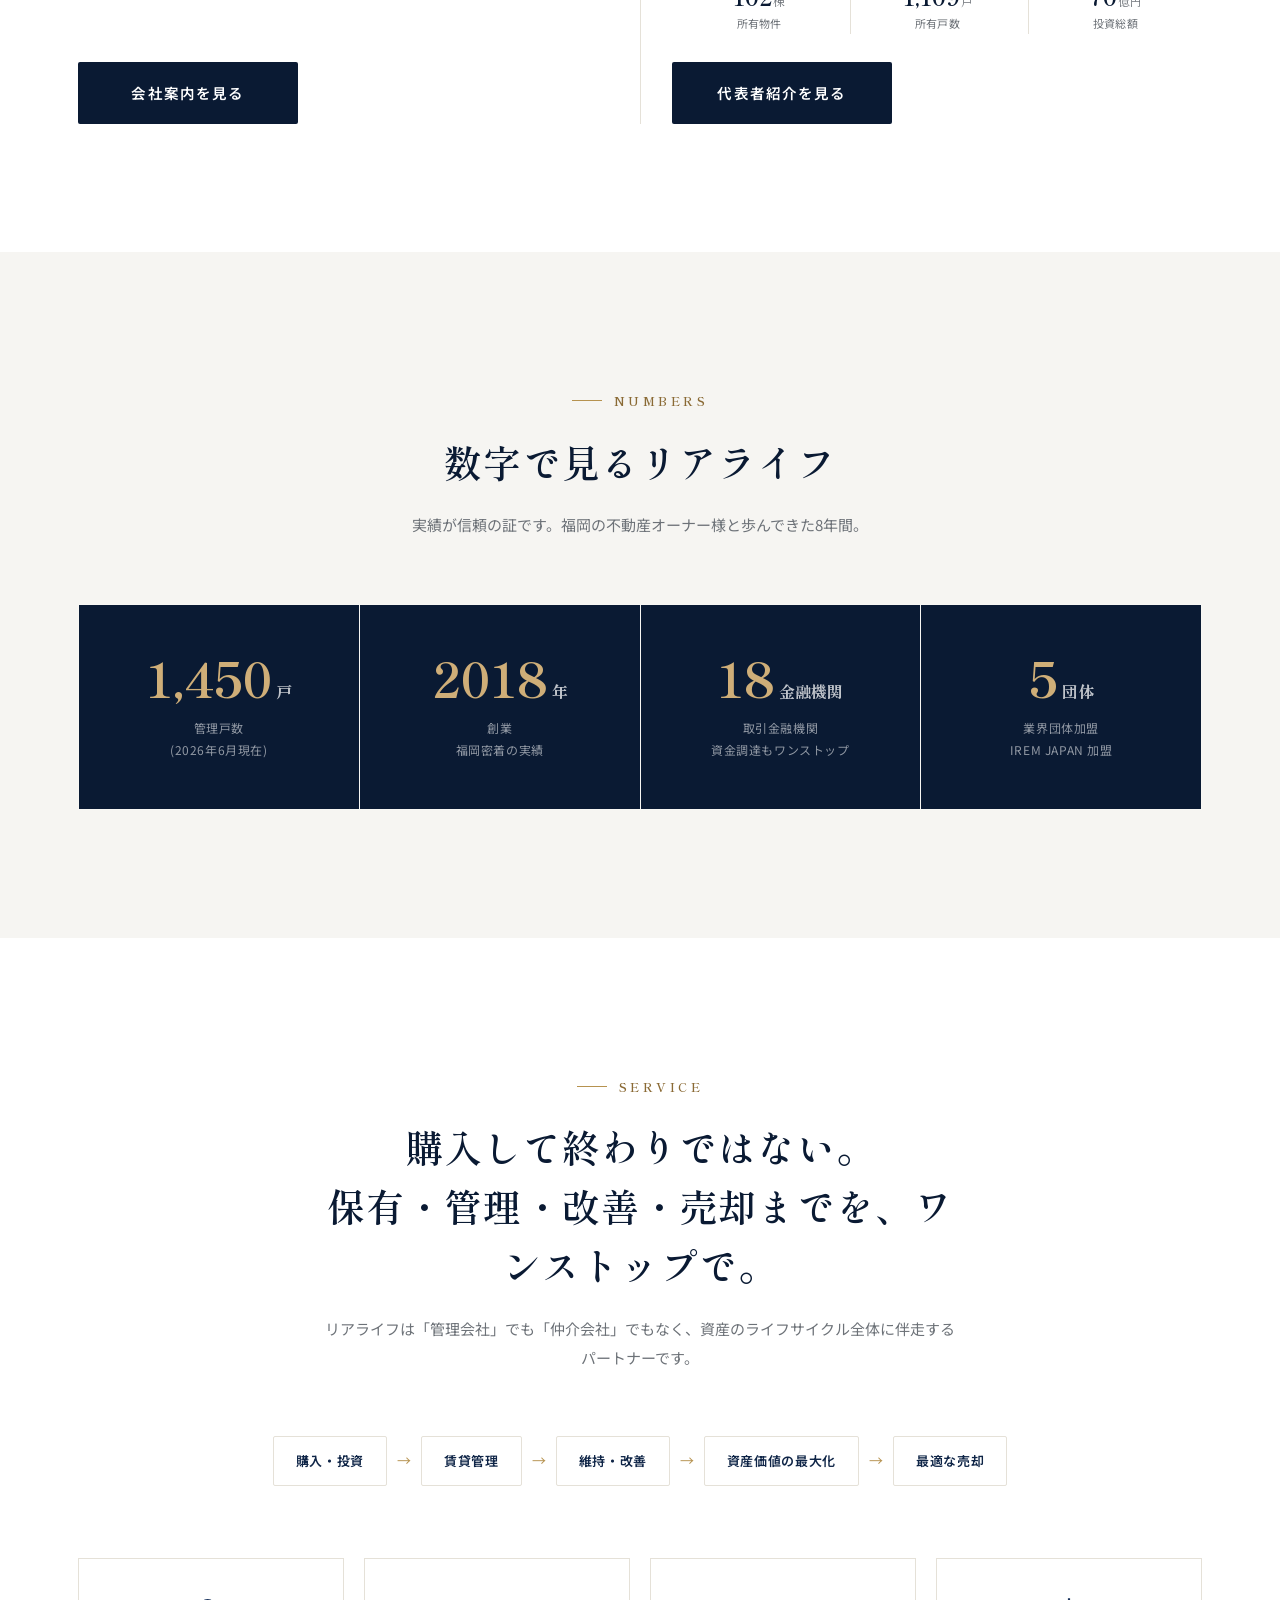
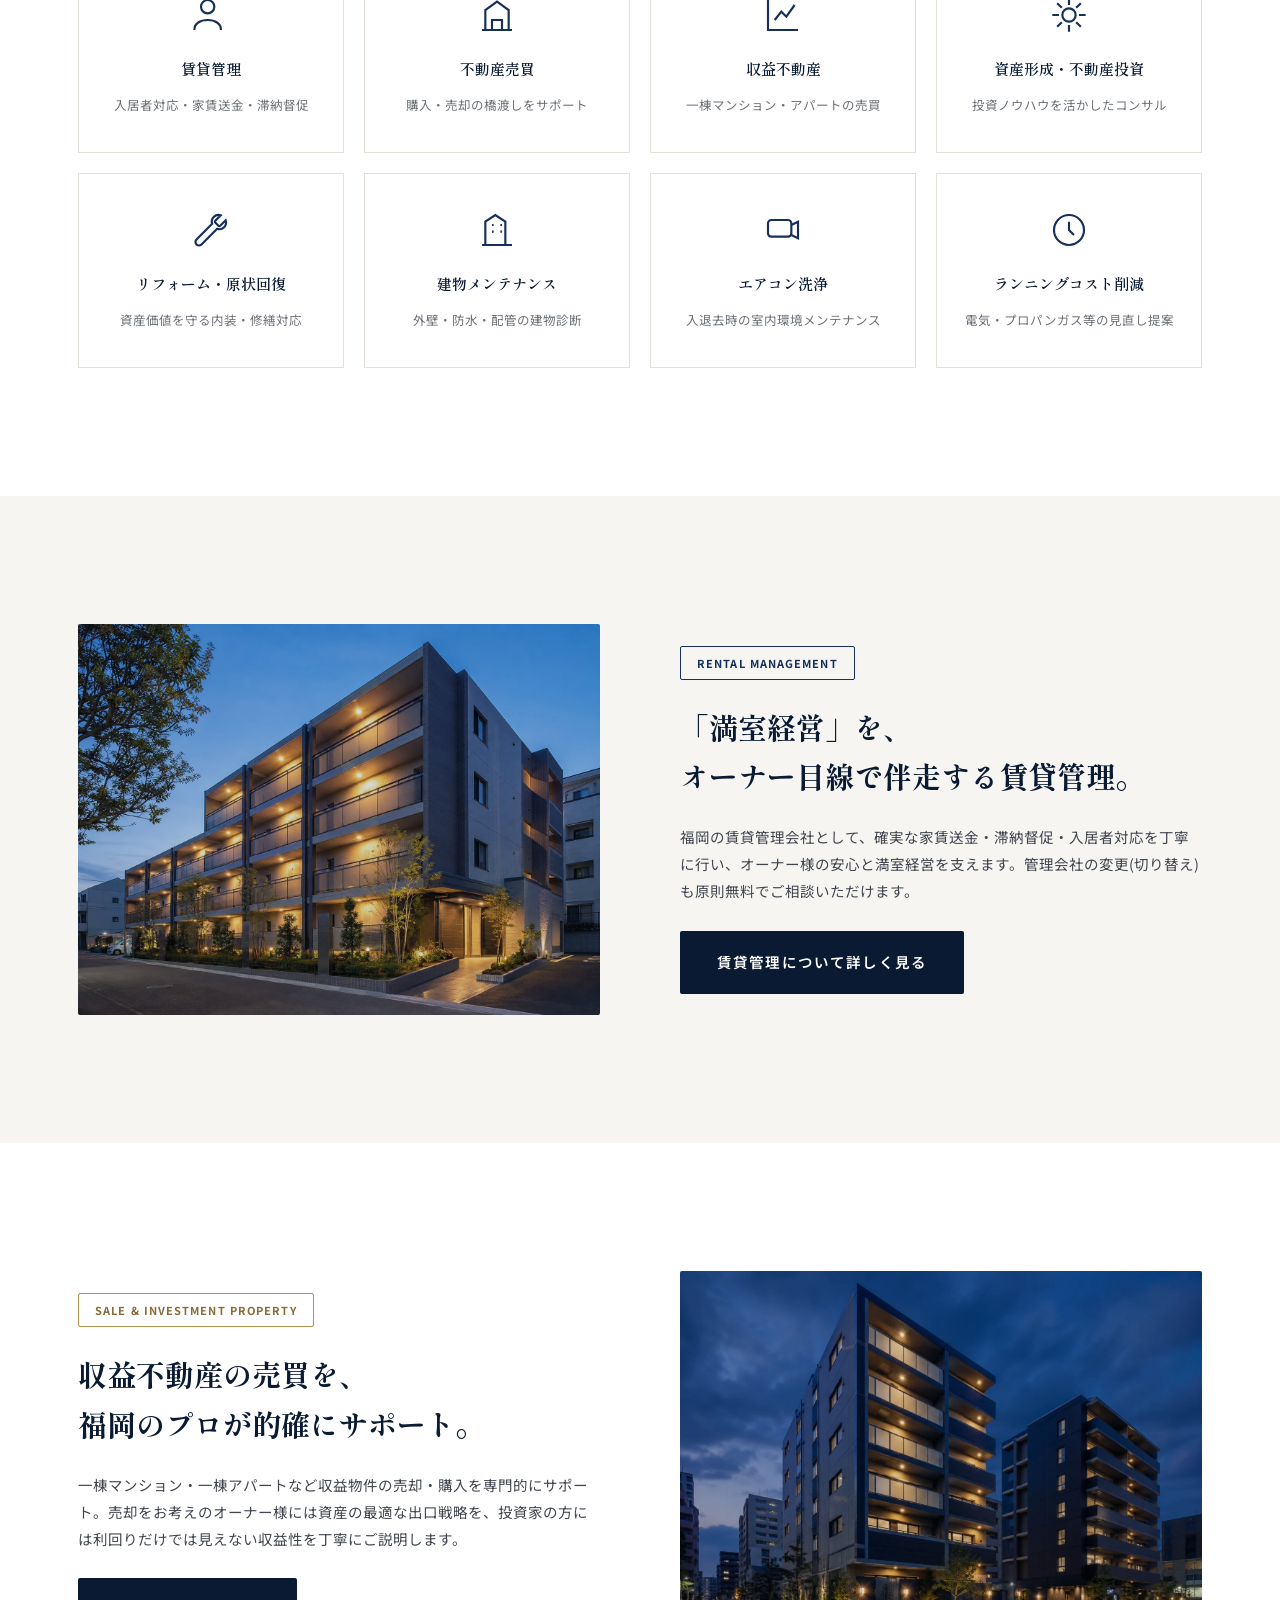
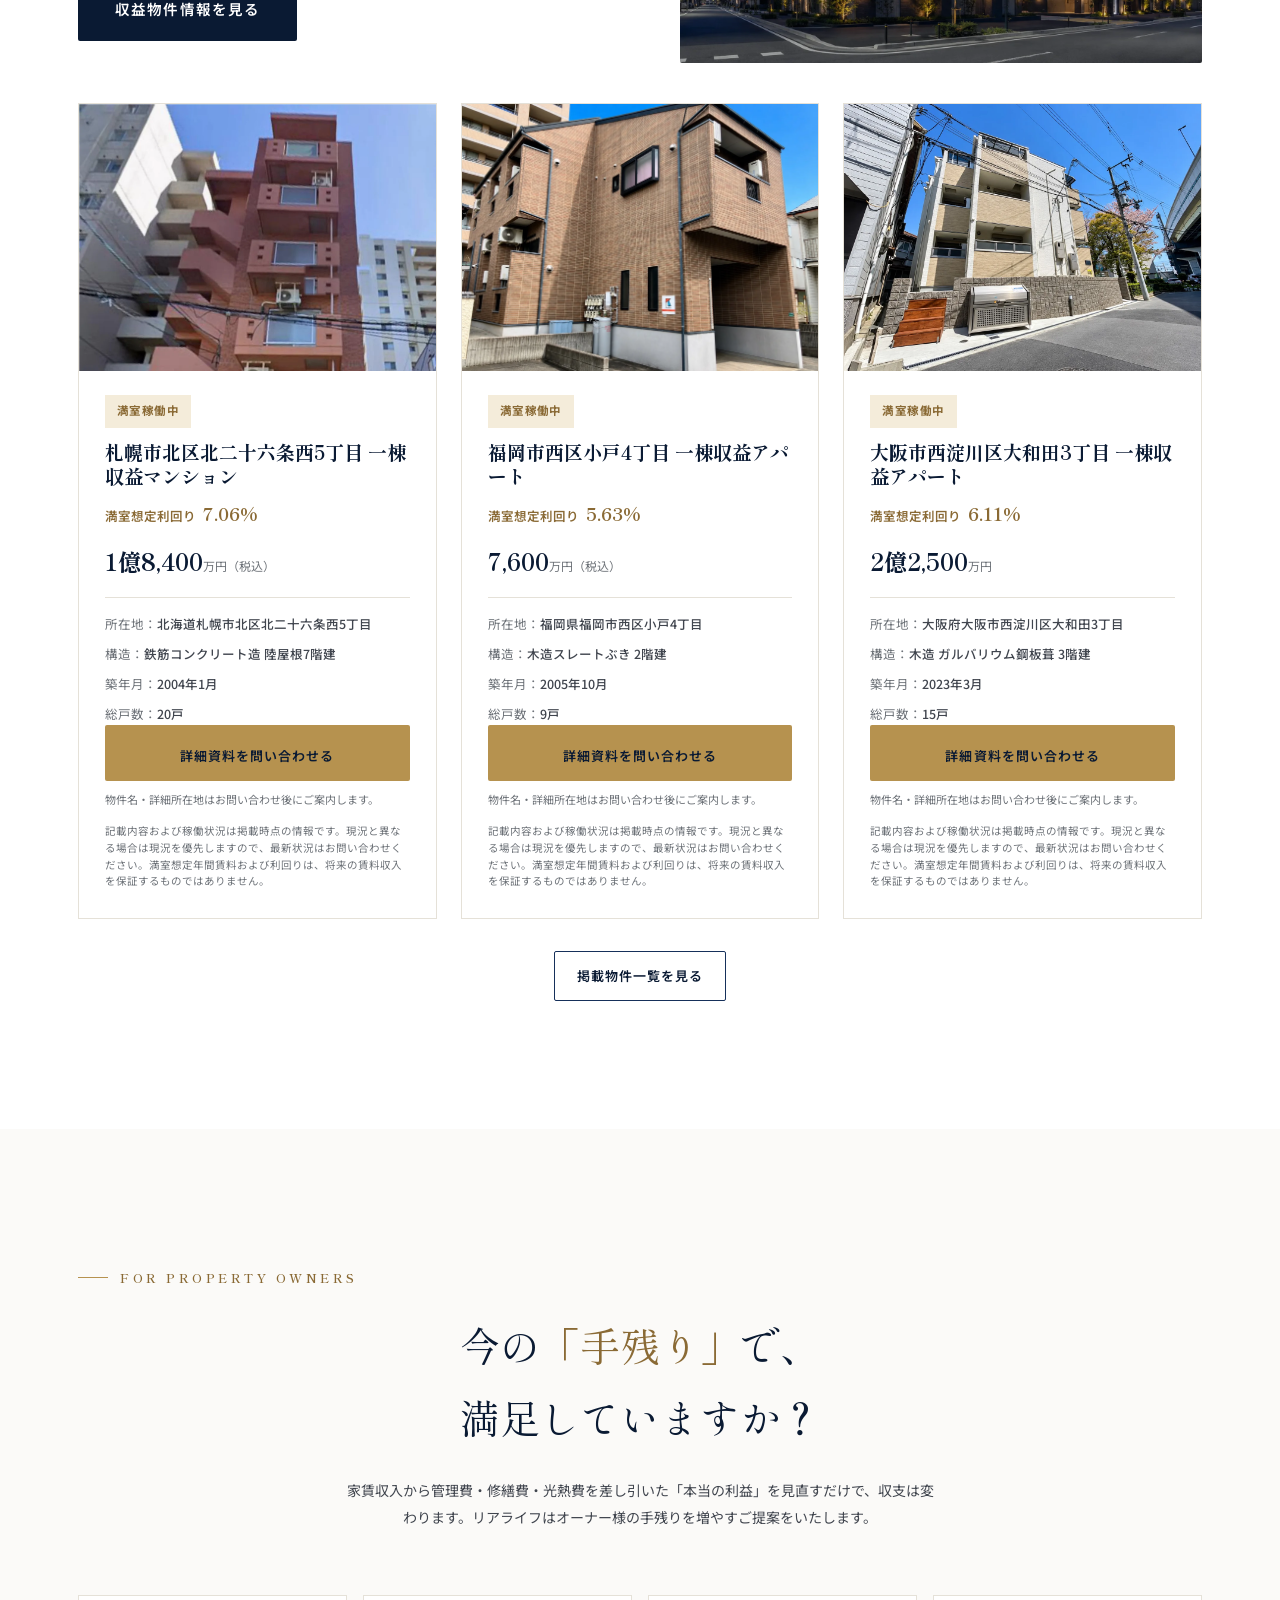
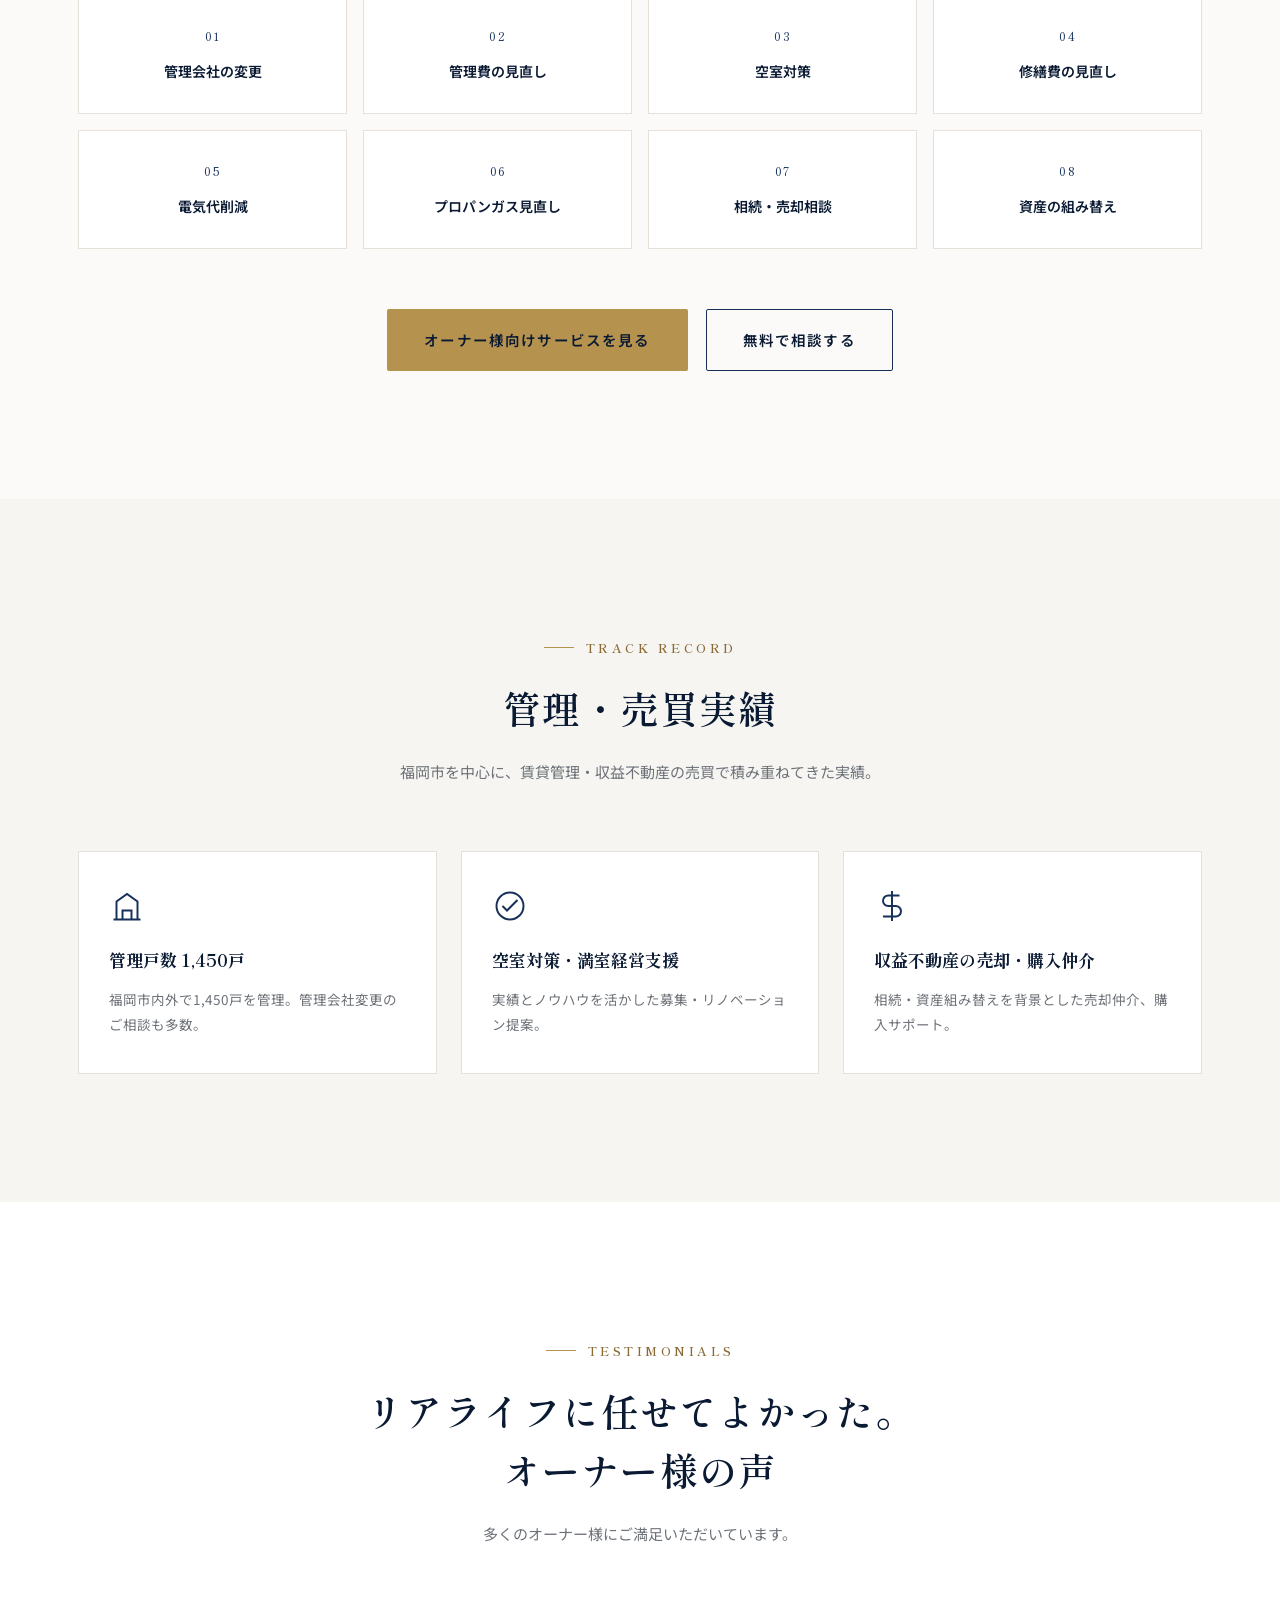
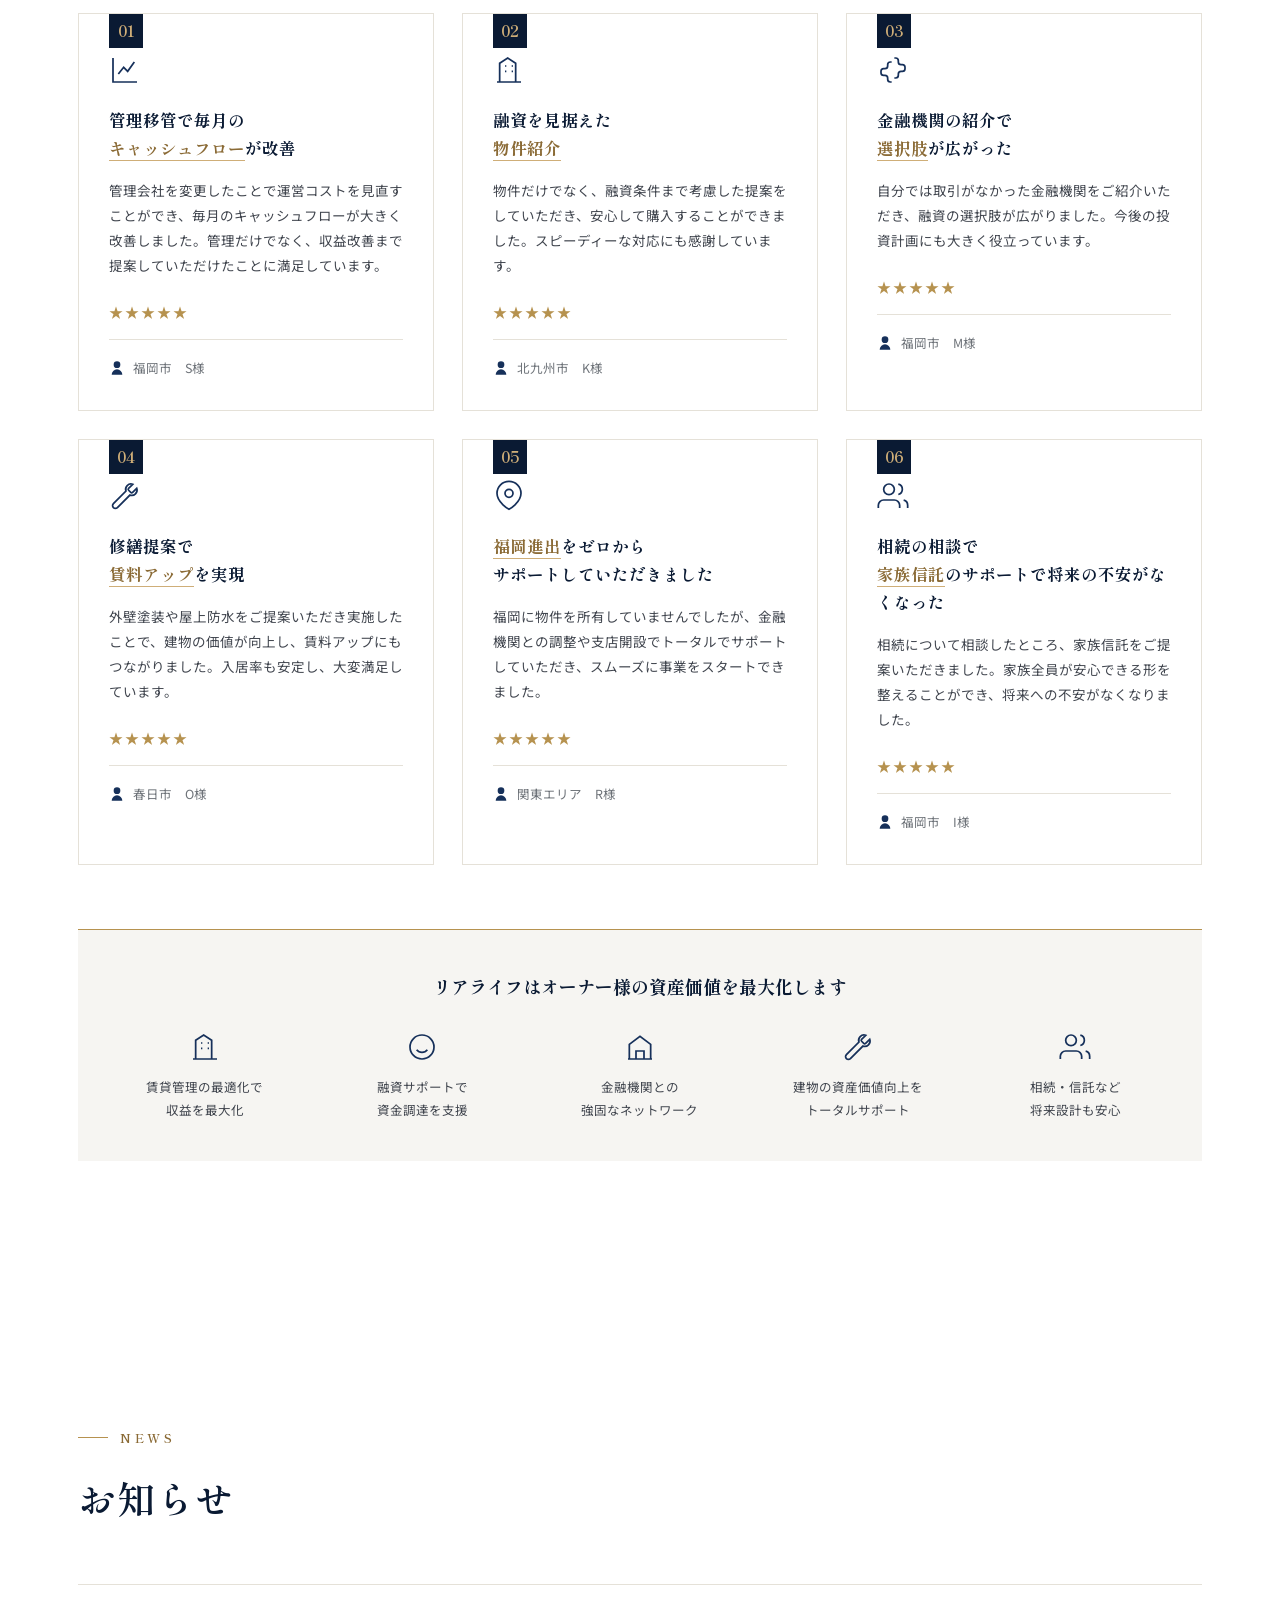
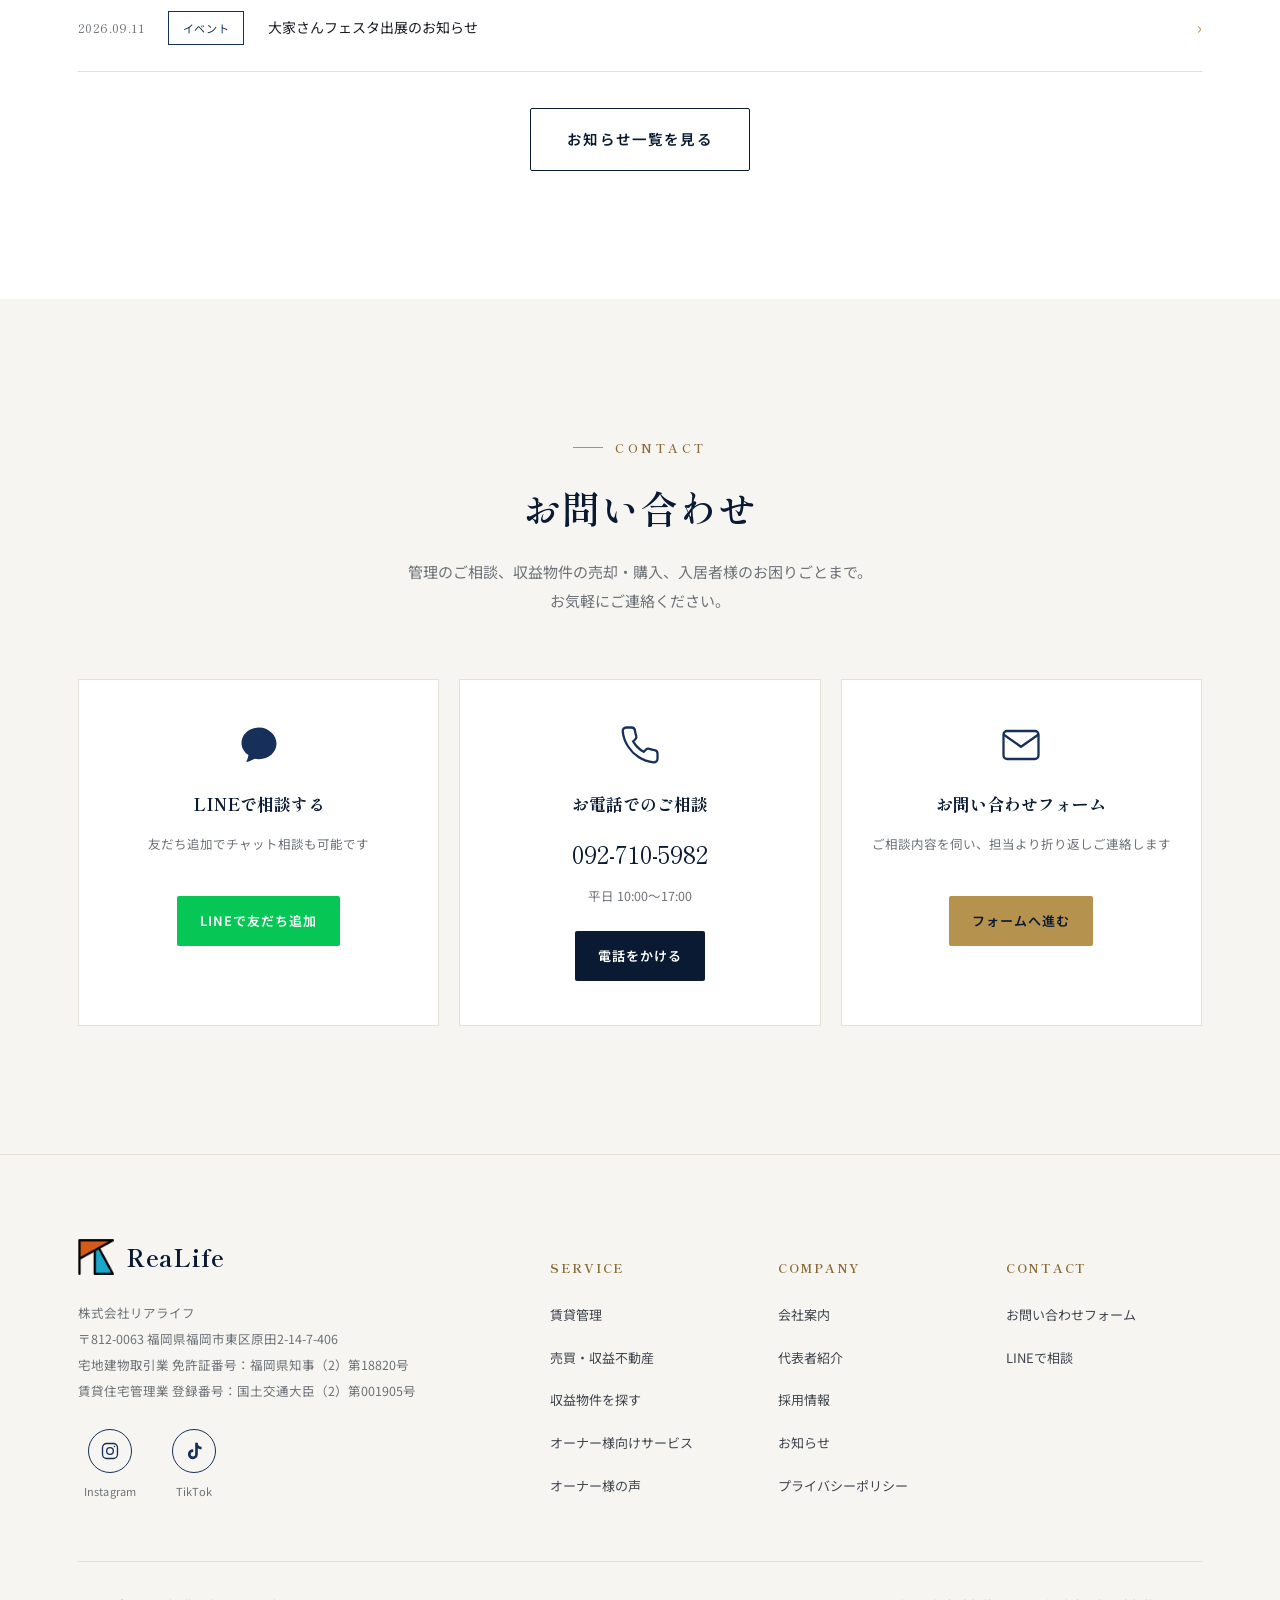
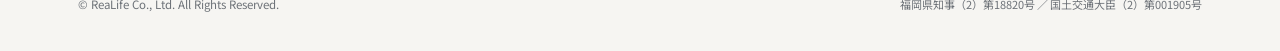
==== commit 19613bd5: "Add Munakata Hirai 2-chome listing (published 2026-10-29) Placed ahead of Hinosato (same publish dat" ====
--- a/index.html
+++ b/index.html
@@ -718,6 +718,6 @@
   <svg viewBox="0 0 24 24" fill="none" stroke="currentColor" stroke-width="2"><path d="M18 15l-6-6-6 6"/></svg>
 </button>
 
-<script src="assets/js/main.js?v=6"></script>
+<script src="assets/js/main.js?v=7"></script>
 </body>
 </html>
--- a/assets/css/style.css
+++ b/assets/css/style.css
@@ -1258,7 +1258,8 @@
   #property-kasuga-yayoi .property-name,
   #property-fukuoka-wajirohigashi .property-name,
   #property-fukuoka-odo .property-name,
-  #property-munakata-ishimaru .property-name {
+  #property-munakata-ishimaru .property-name,
+  #property-munakata-hirai .property-name {
     min-height: 2.6em;
     display: flex;
     align-items: flex-end;
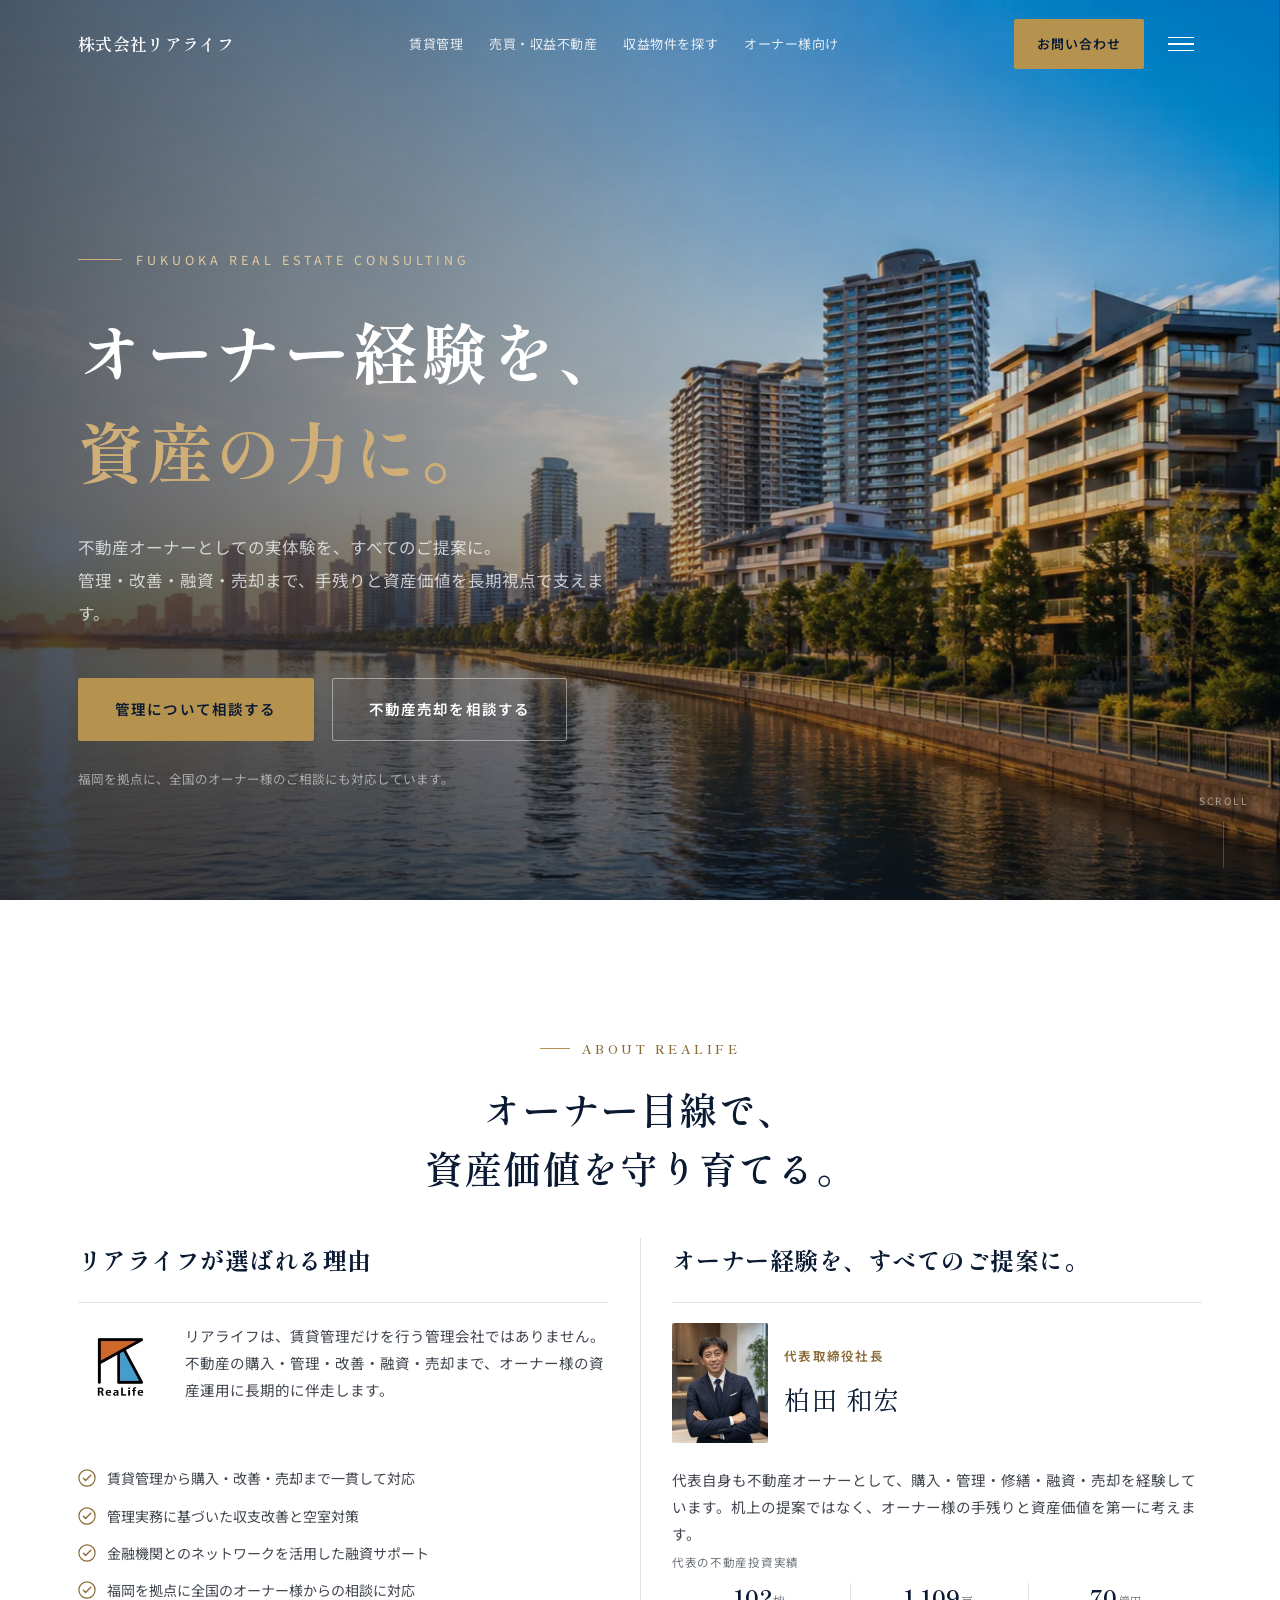
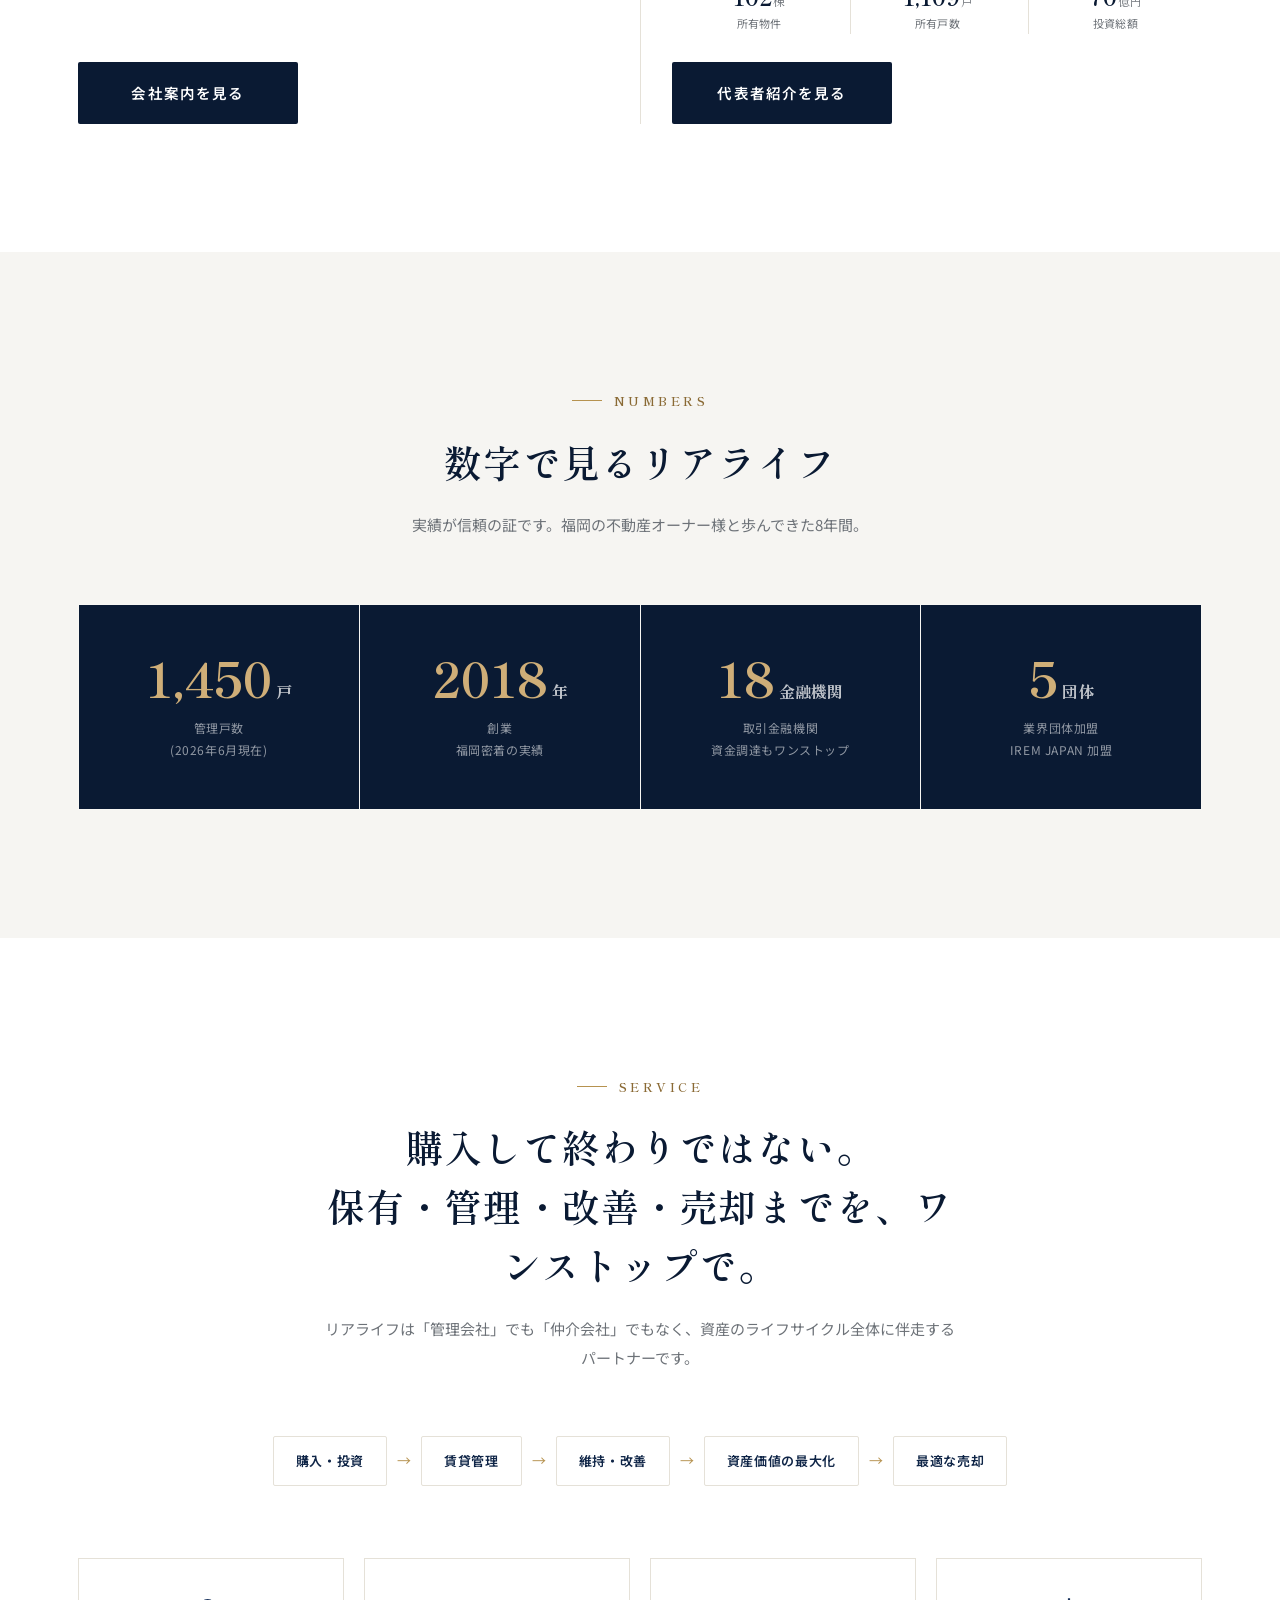
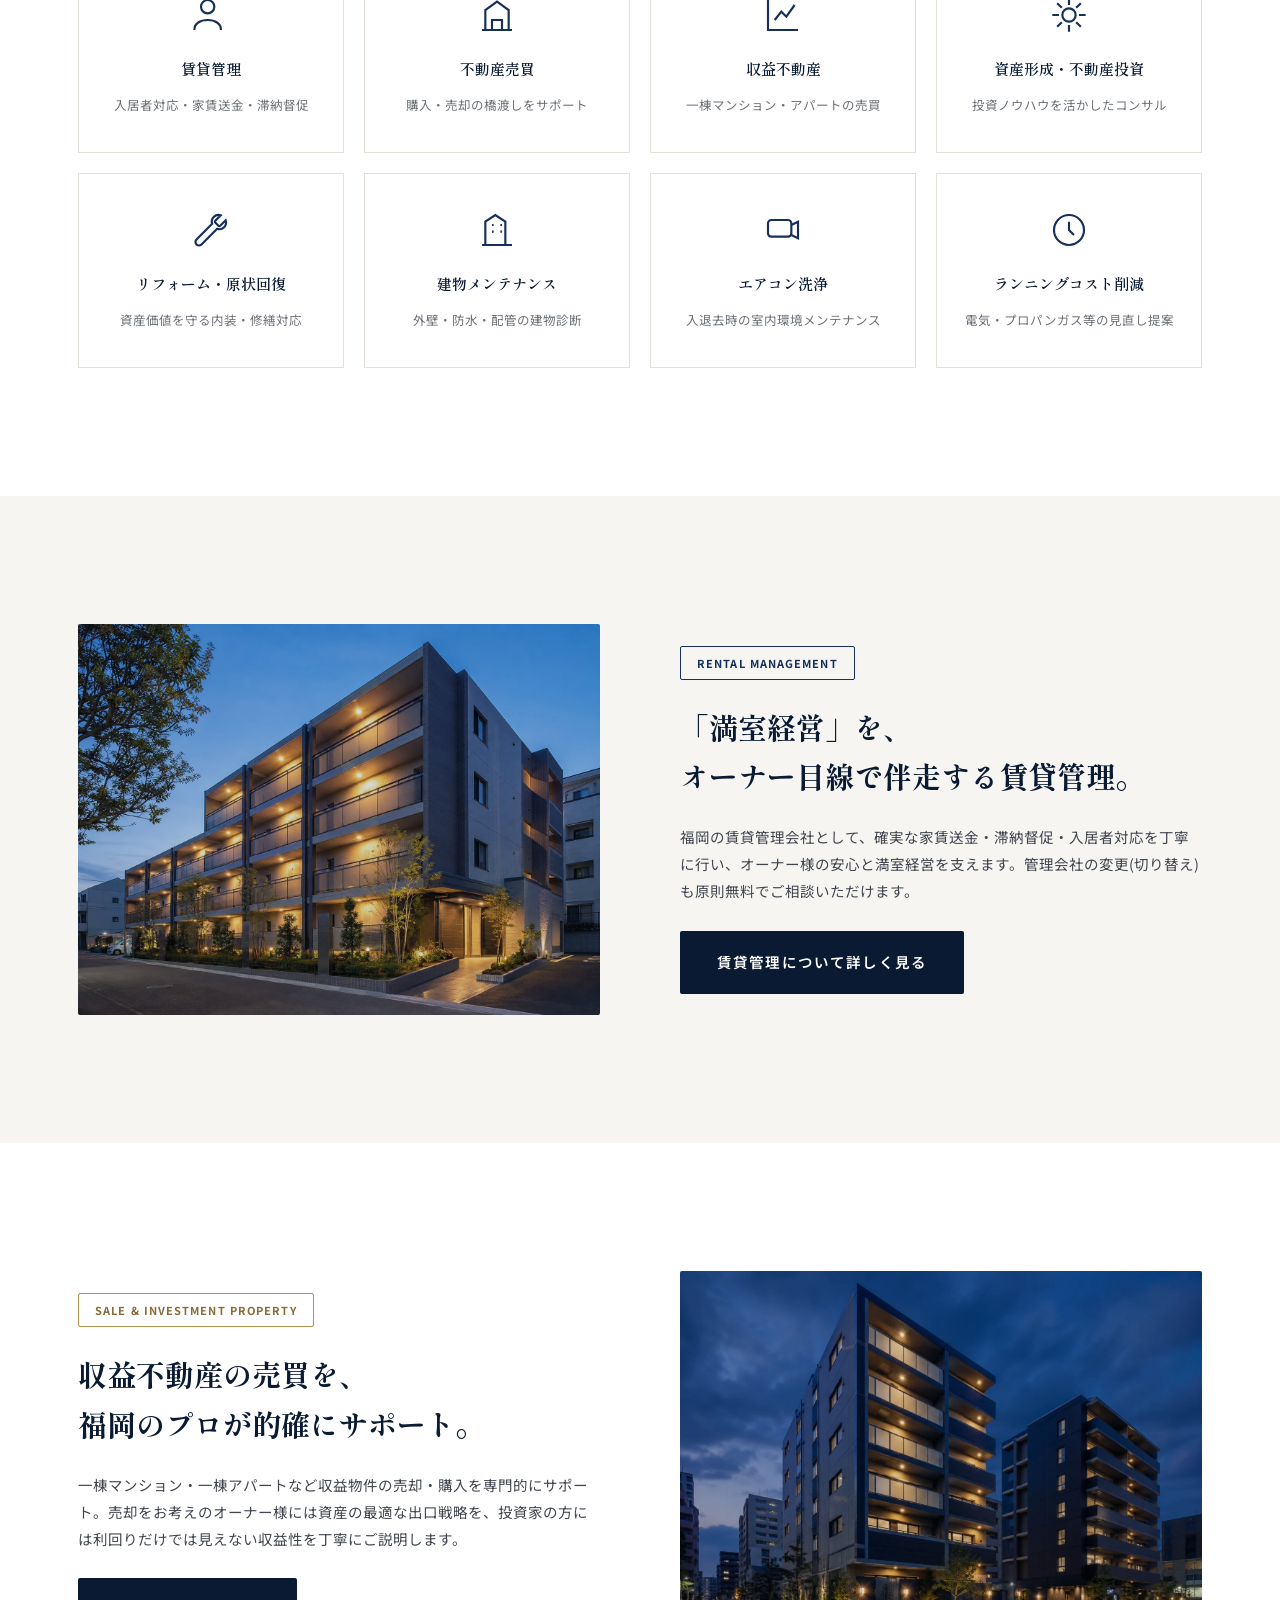
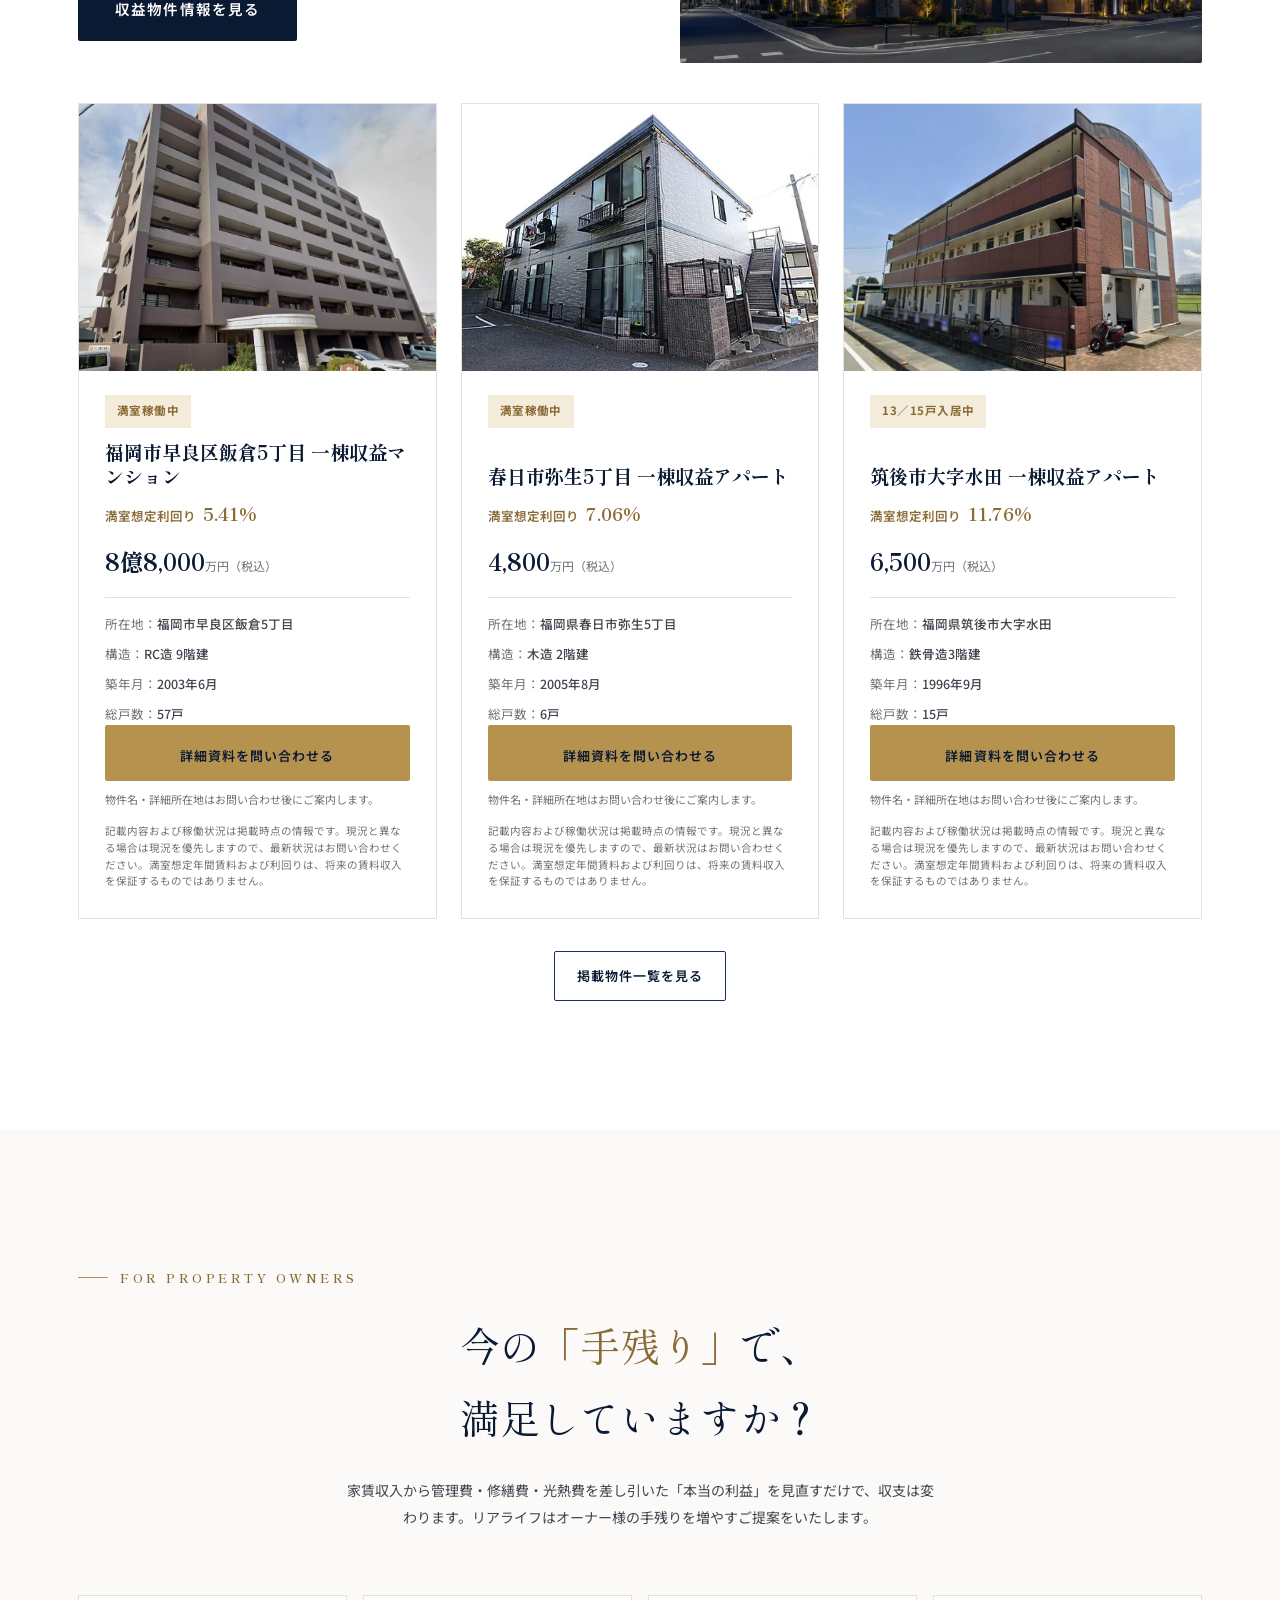
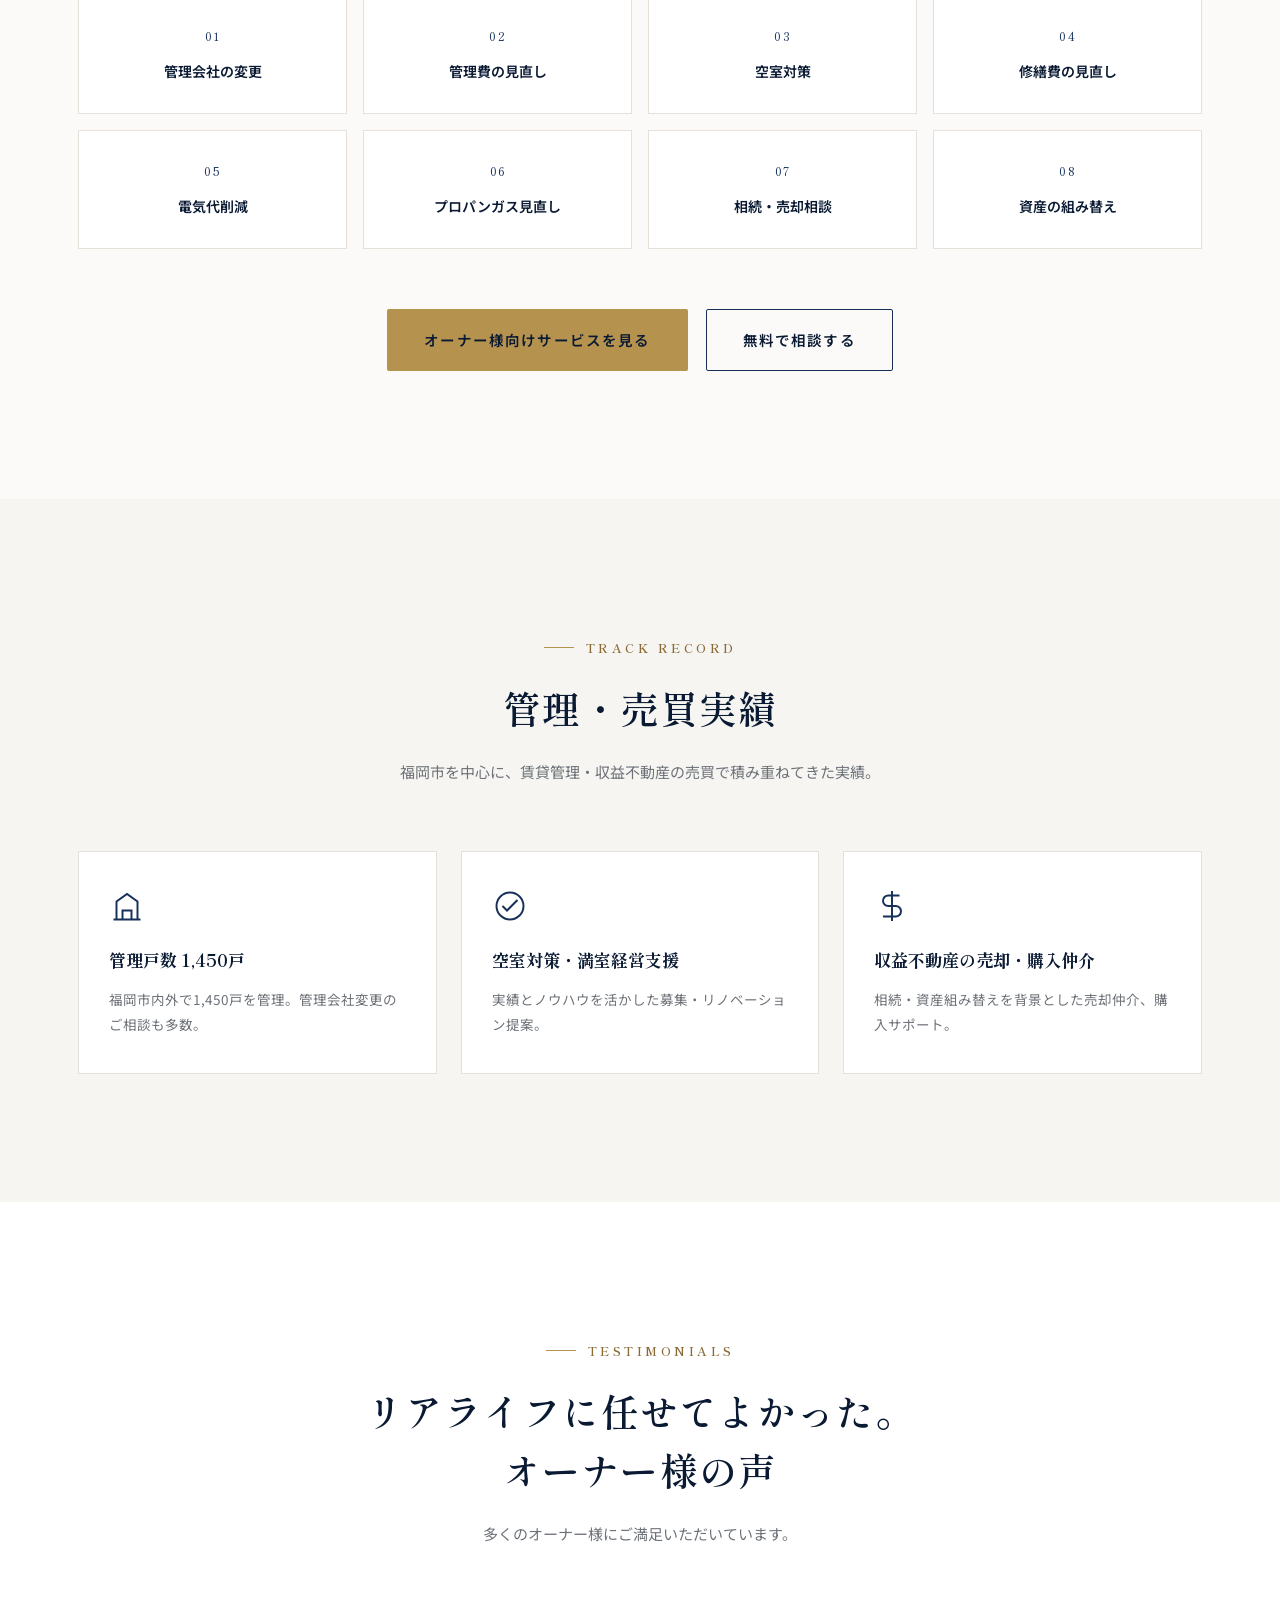
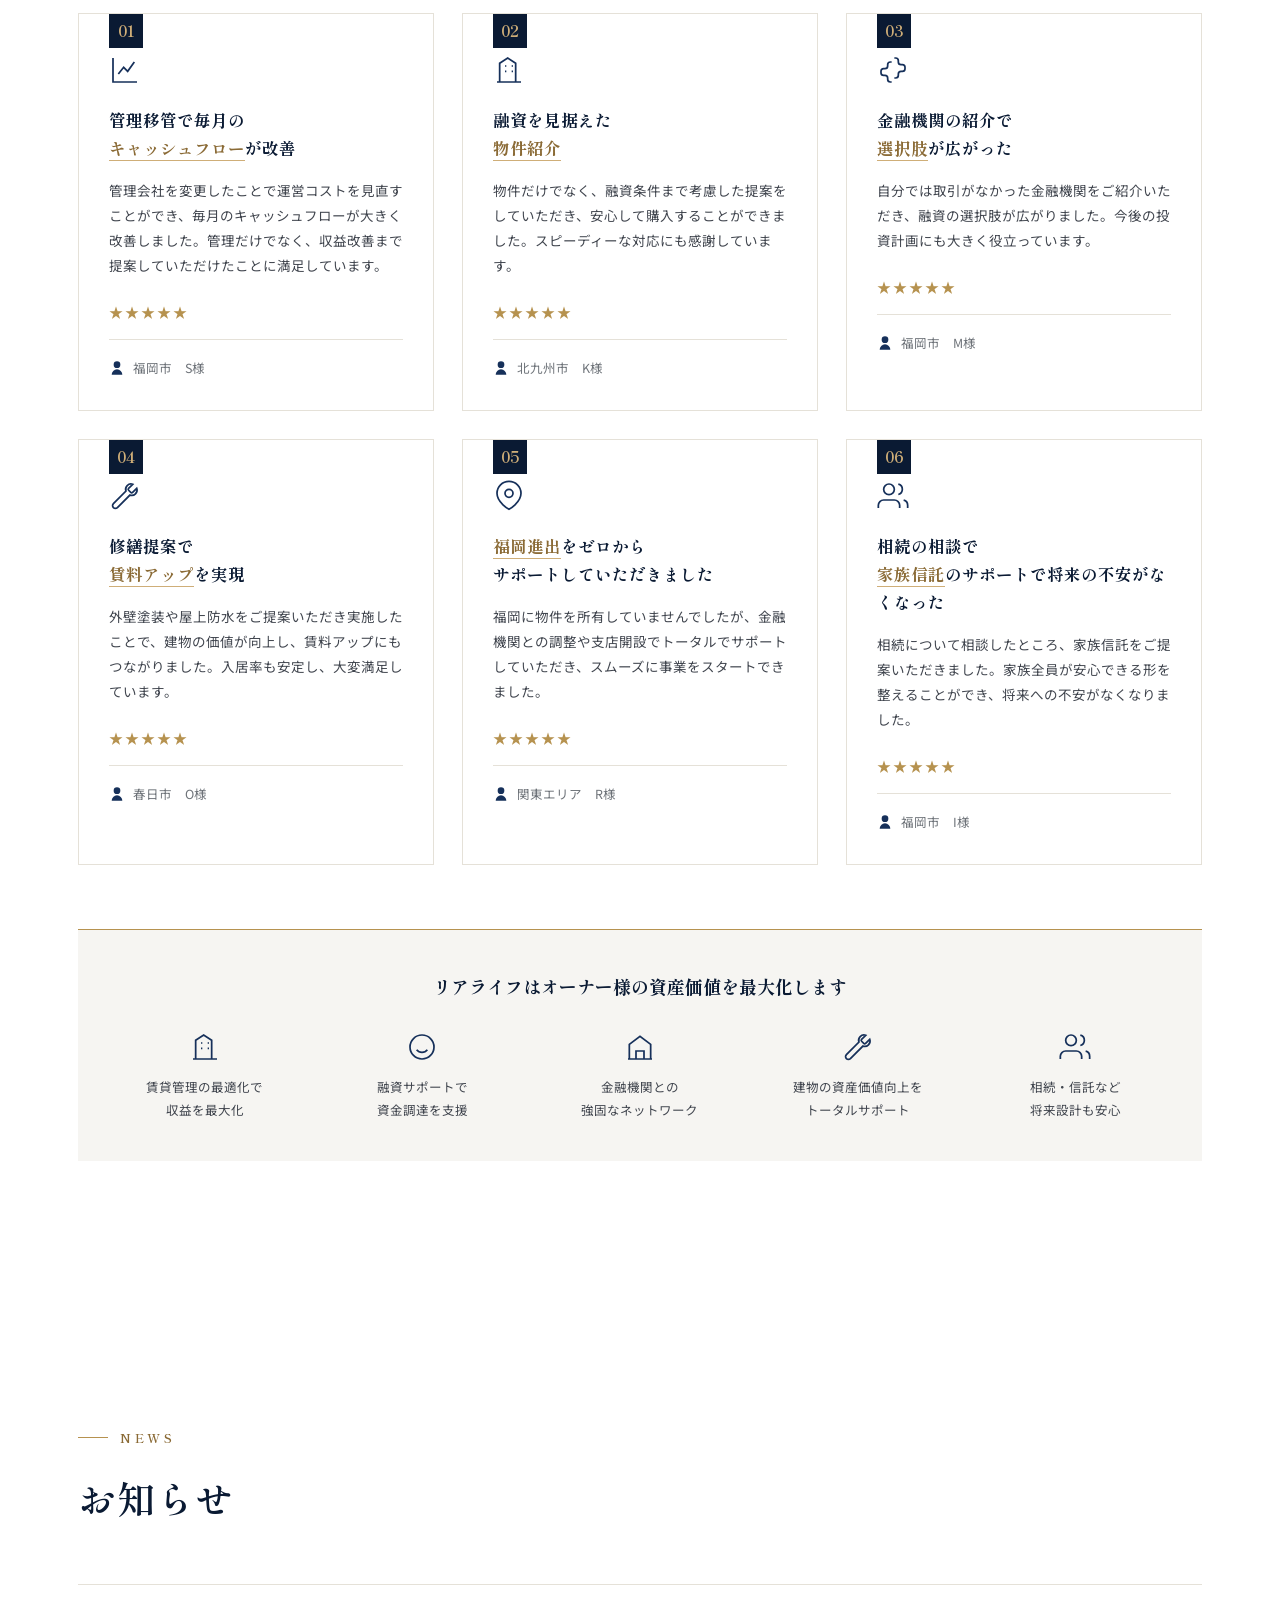
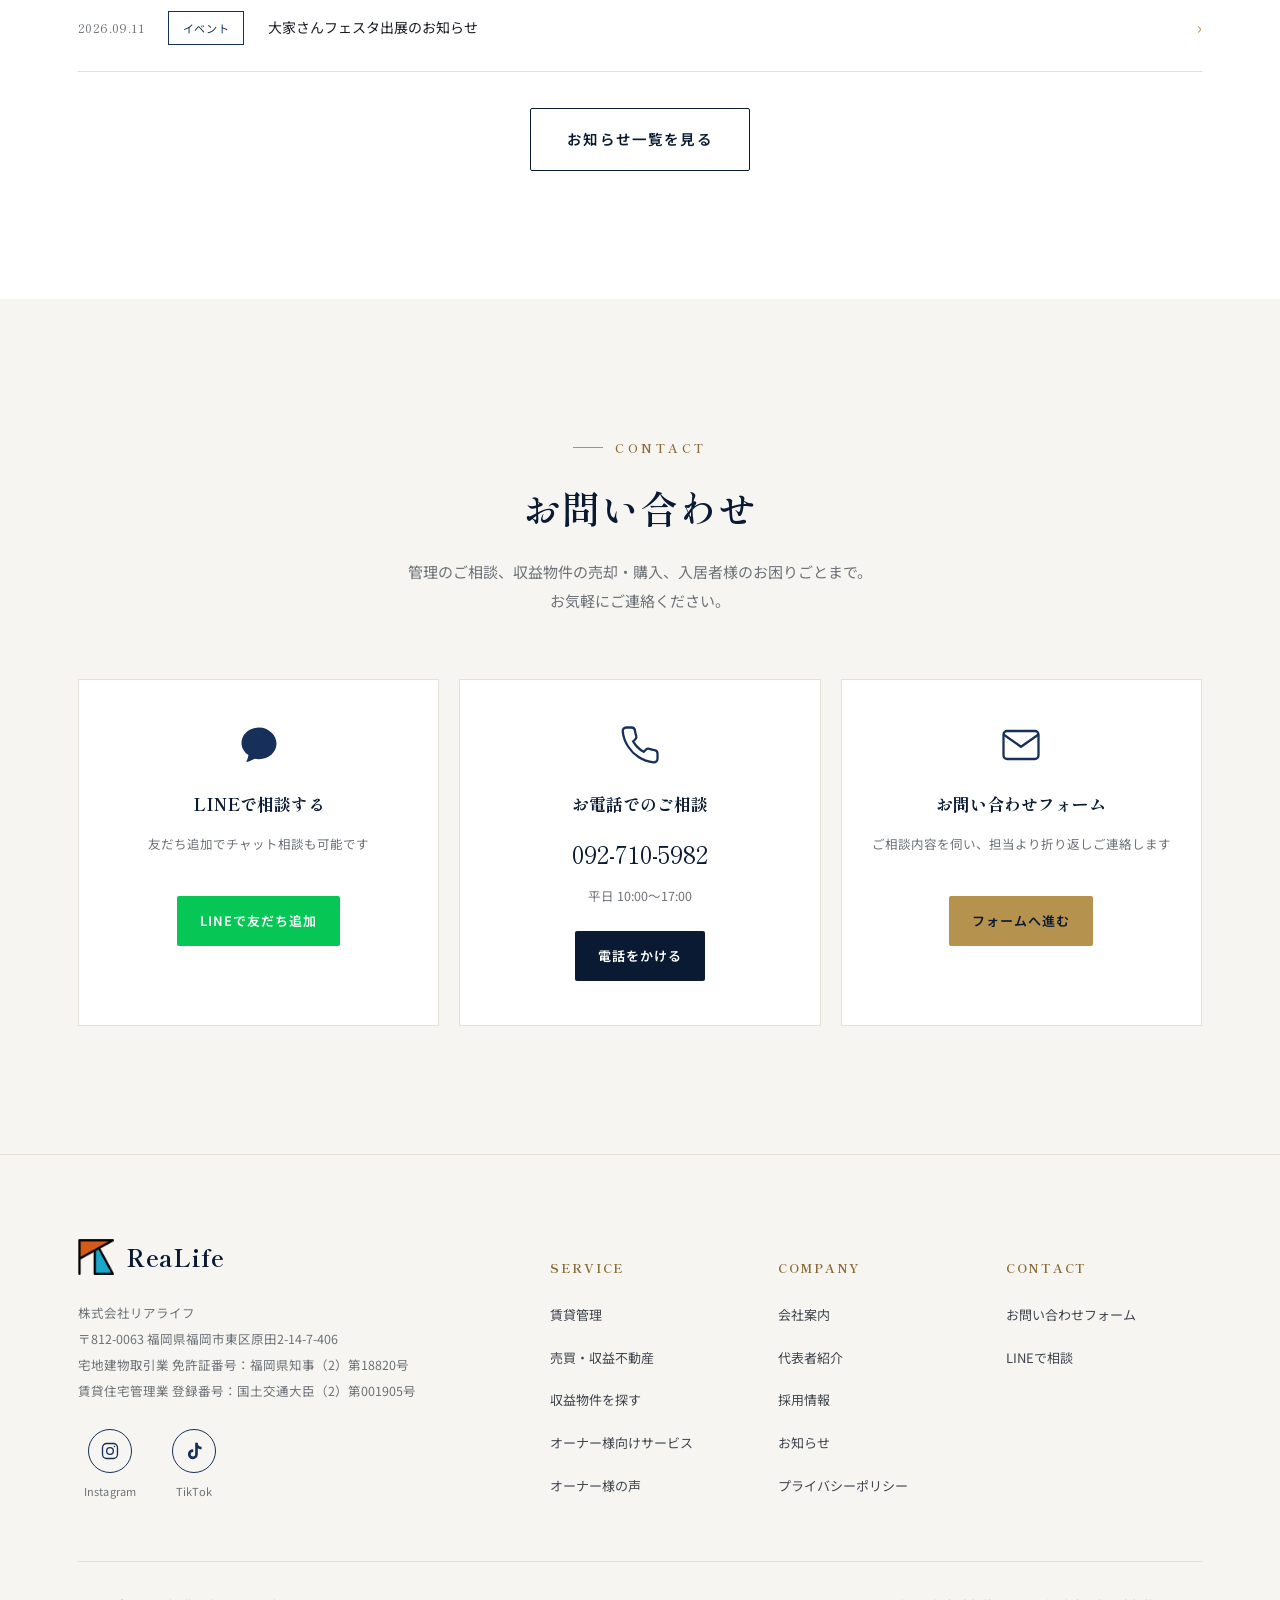
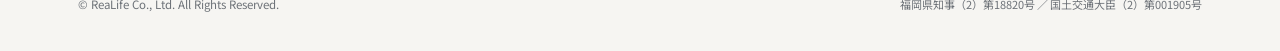
==== commit 1f608a96: "Add Chikugo Oaza Mizuta listing (published 2026-10-29) Placed ahead of Hirai/Hinosato (same publish " ====
--- a/index.html
+++ b/index.html
@@ -718,6 +718,6 @@
   <svg viewBox="0 0 24 24" fill="none" stroke="currentColor" stroke-width="2"><path d="M18 15l-6-6-6 6"/></svg>
 </button>
 
-<script src="assets/js/main.js?v=7"></script>
+<script src="assets/js/main.js?v=8"></script>
 </body>
 </html>
--- a/assets/css/style.css
+++ b/assets/css/style.css
@@ -1259,7 +1259,8 @@
   #property-fukuoka-wajirohigashi .property-name,
   #property-fukuoka-odo .property-name,
   #property-munakata-ishimaru .property-name,
-  #property-munakata-hirai .property-name {
+  #property-munakata-hirai .property-name,
+  #property-chikugo-mizuta .property-name {
     min-height: 2.6em;
     display: flex;
     align-items: flex-end;
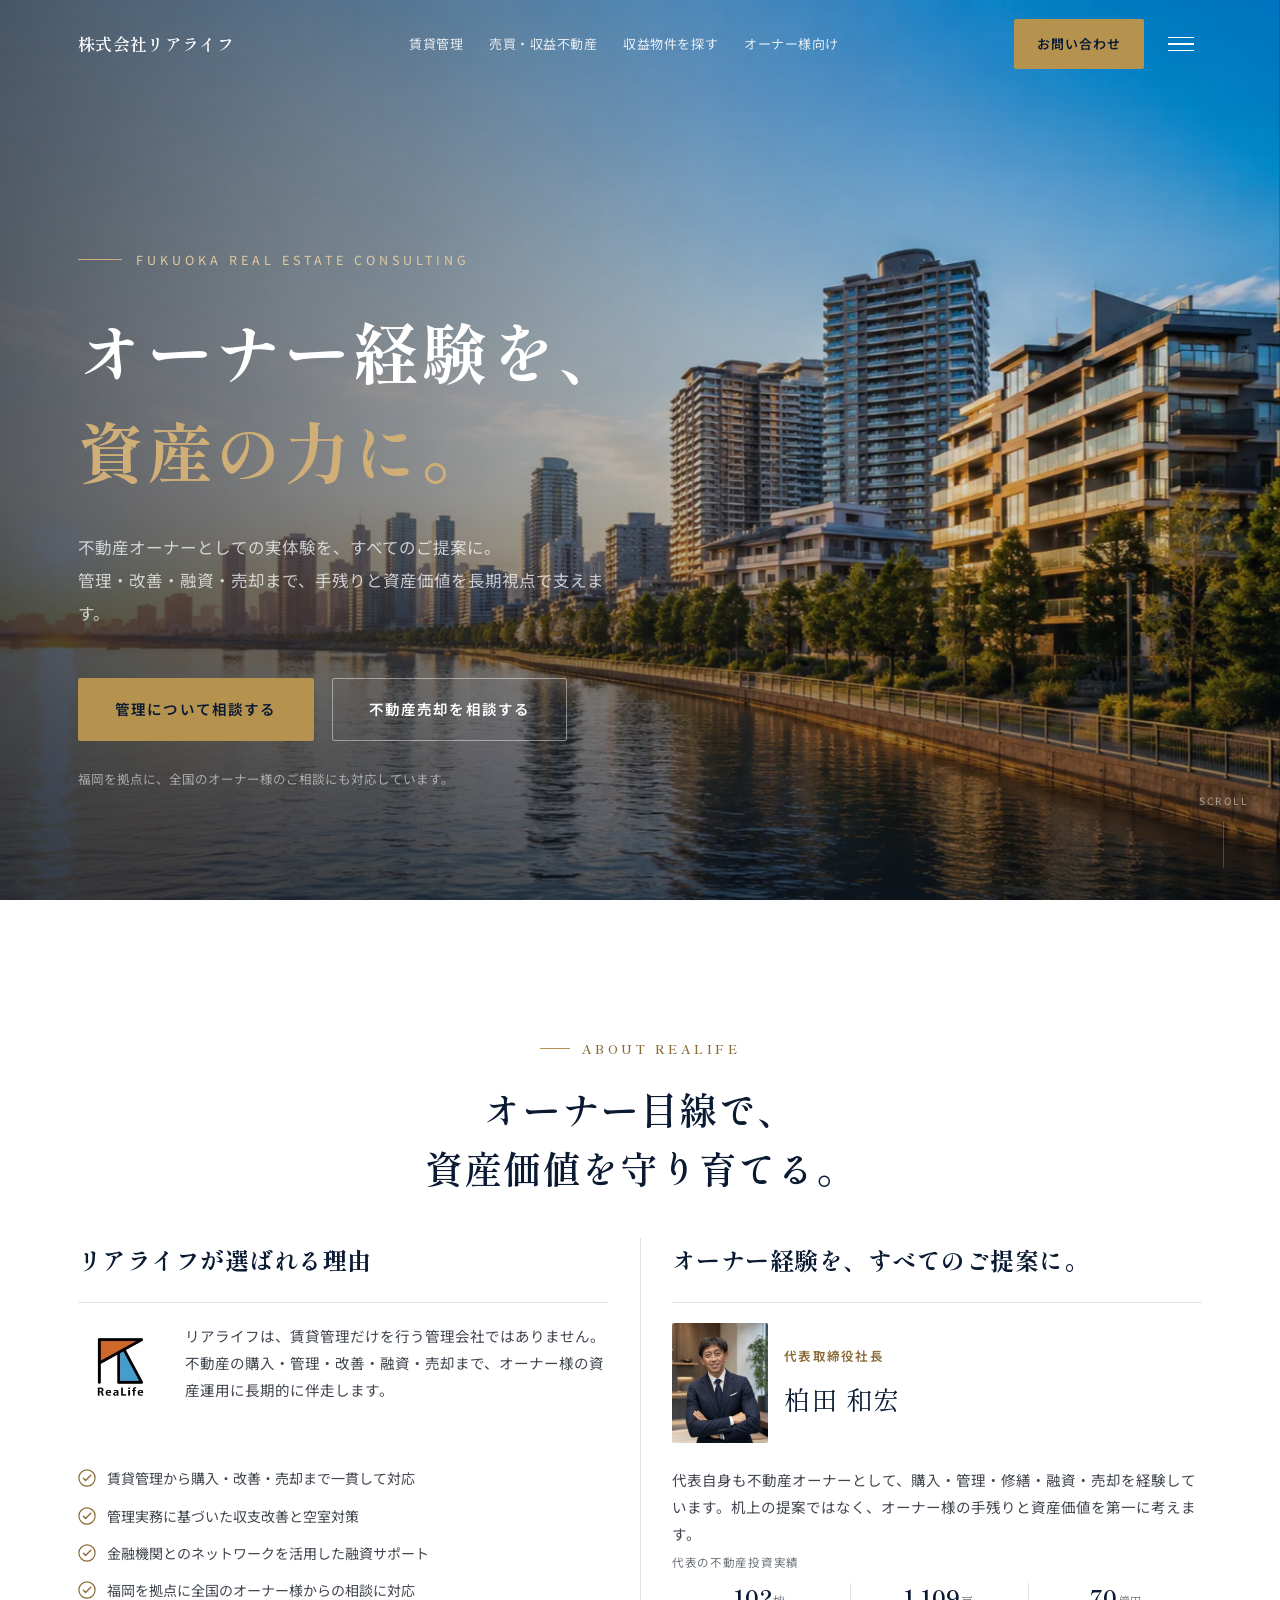
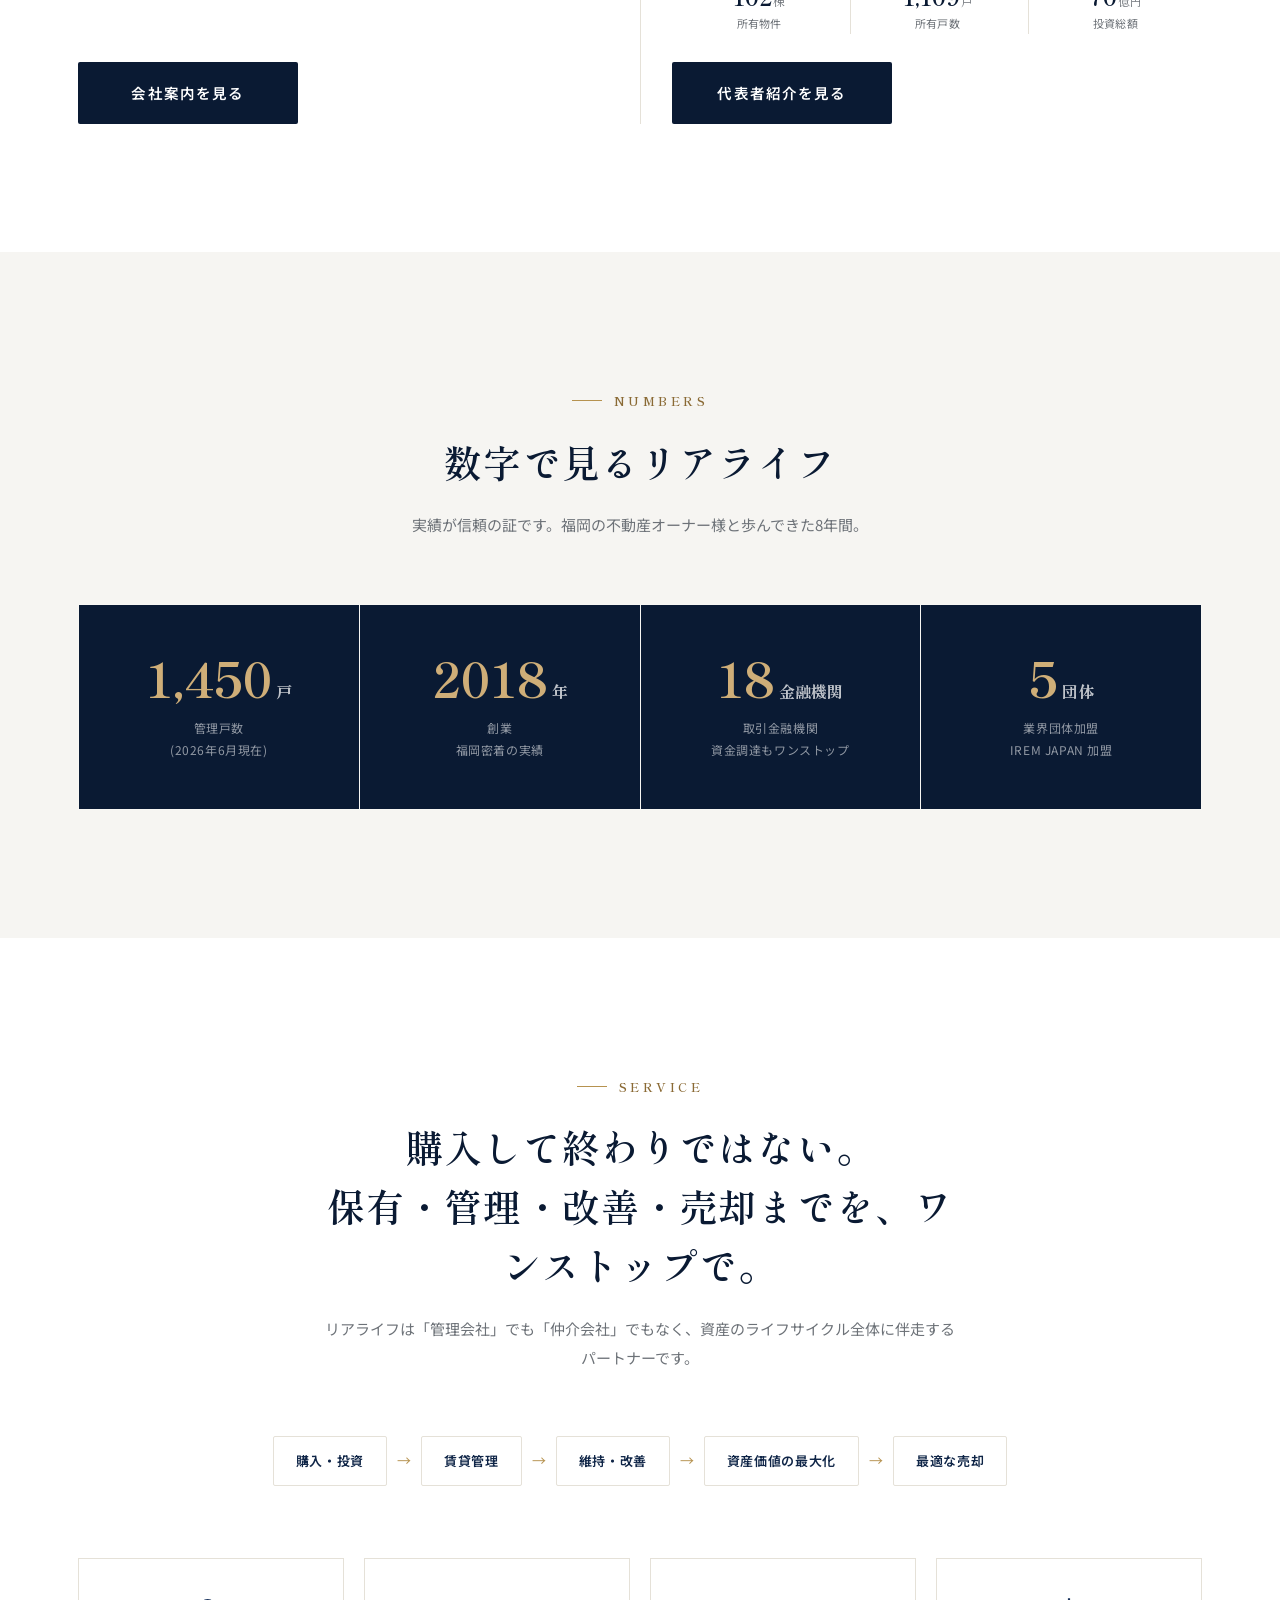
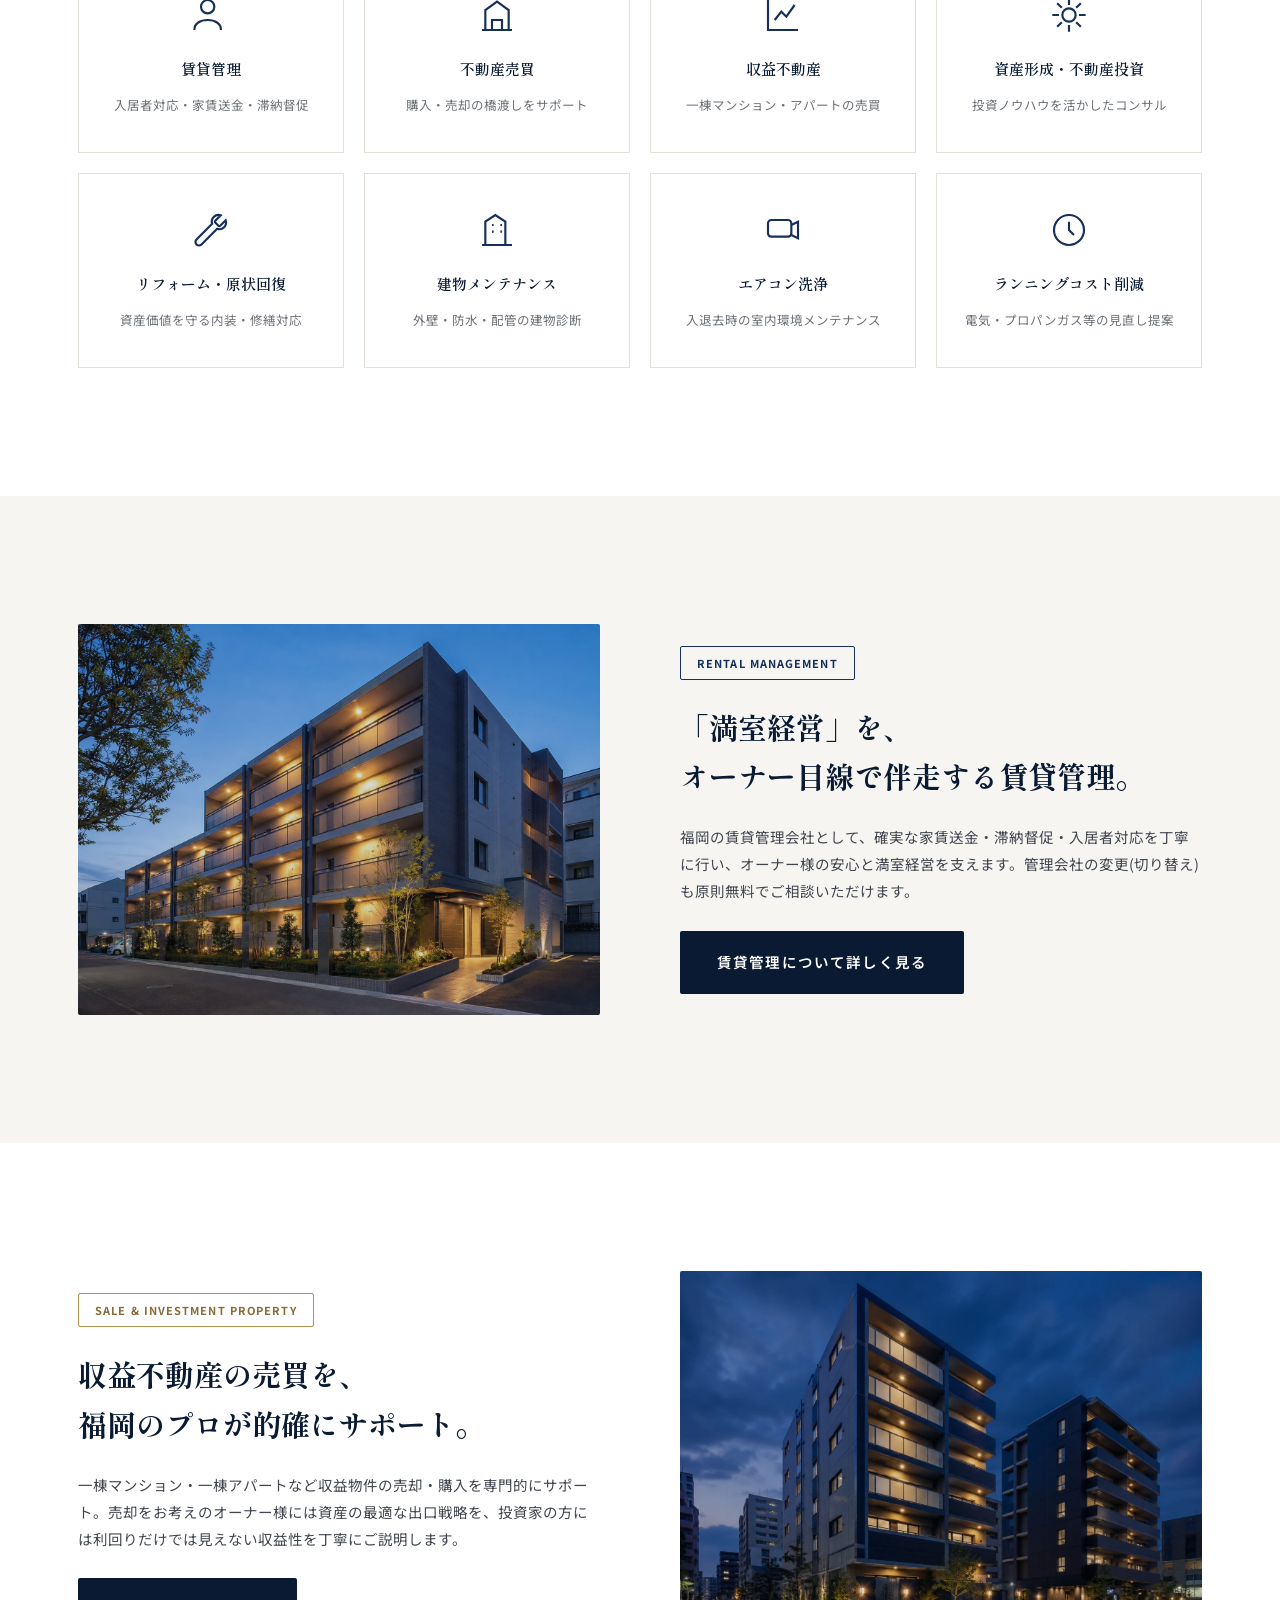
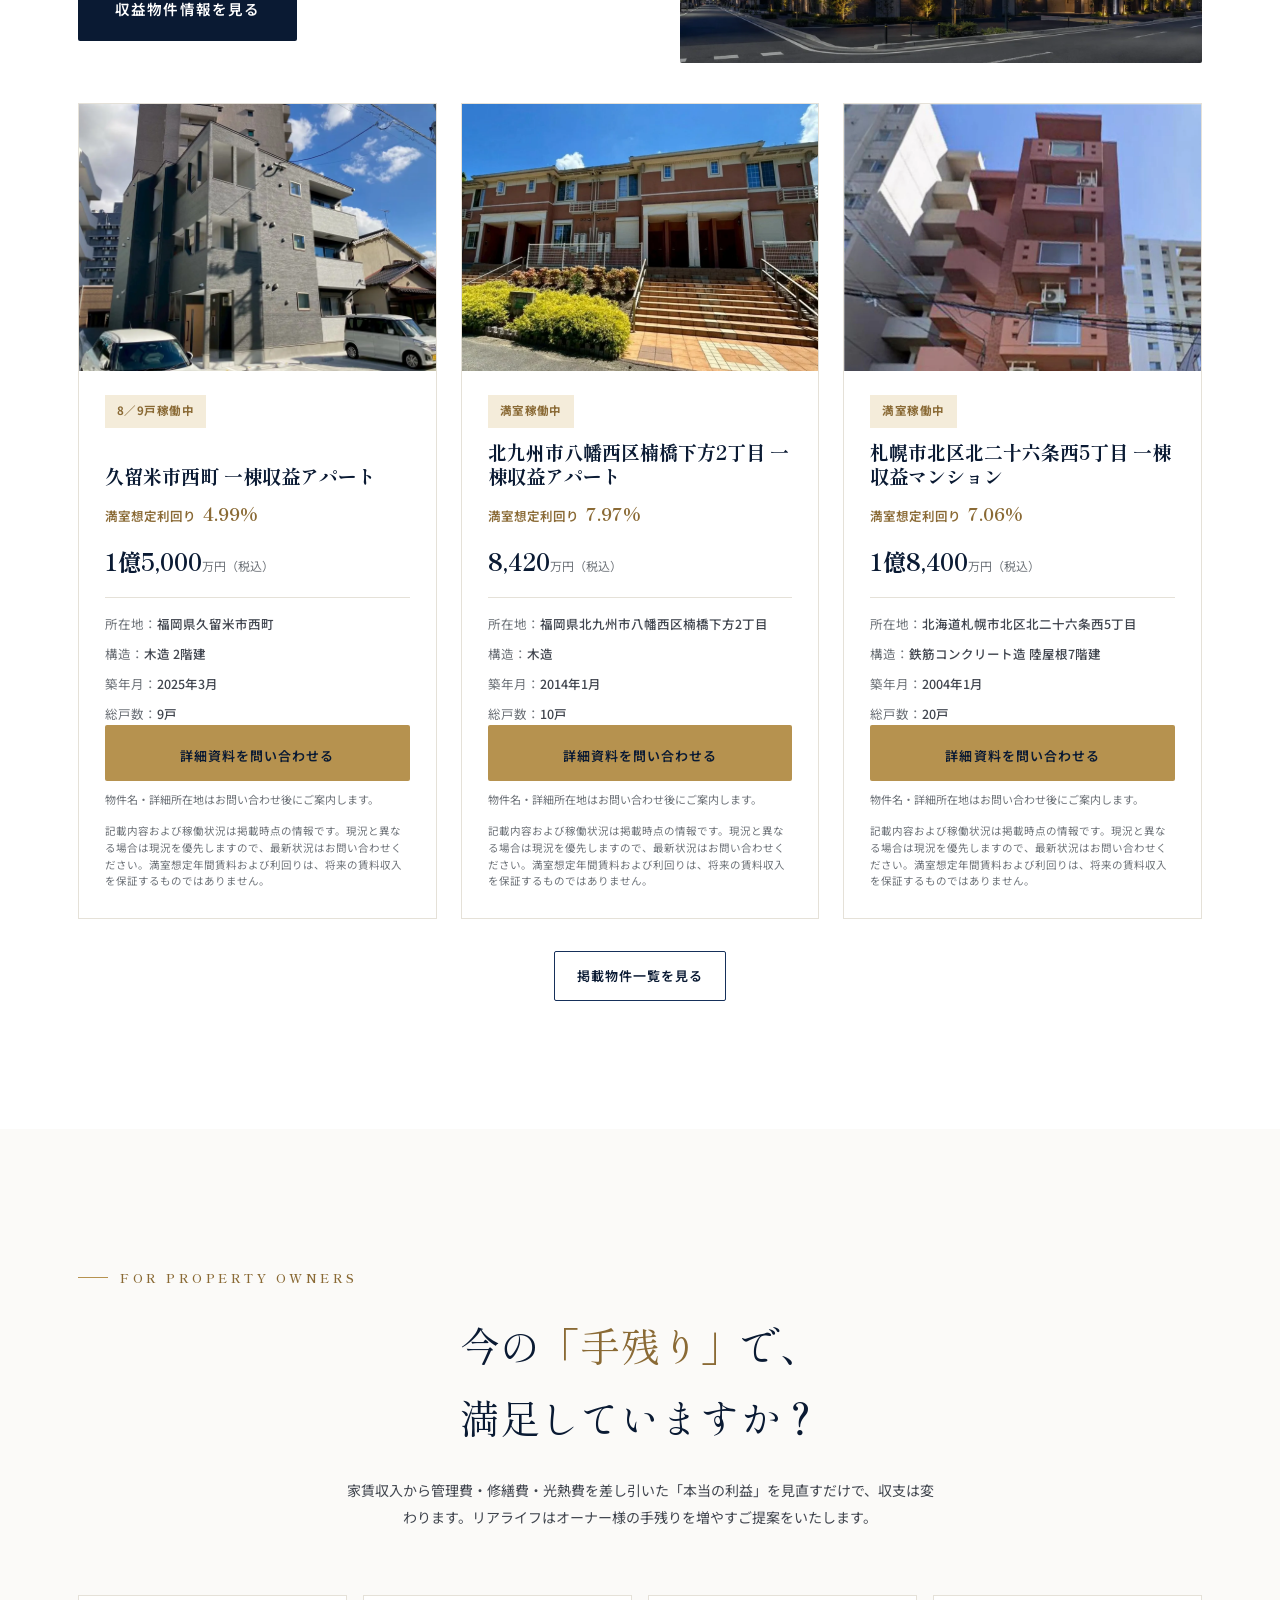
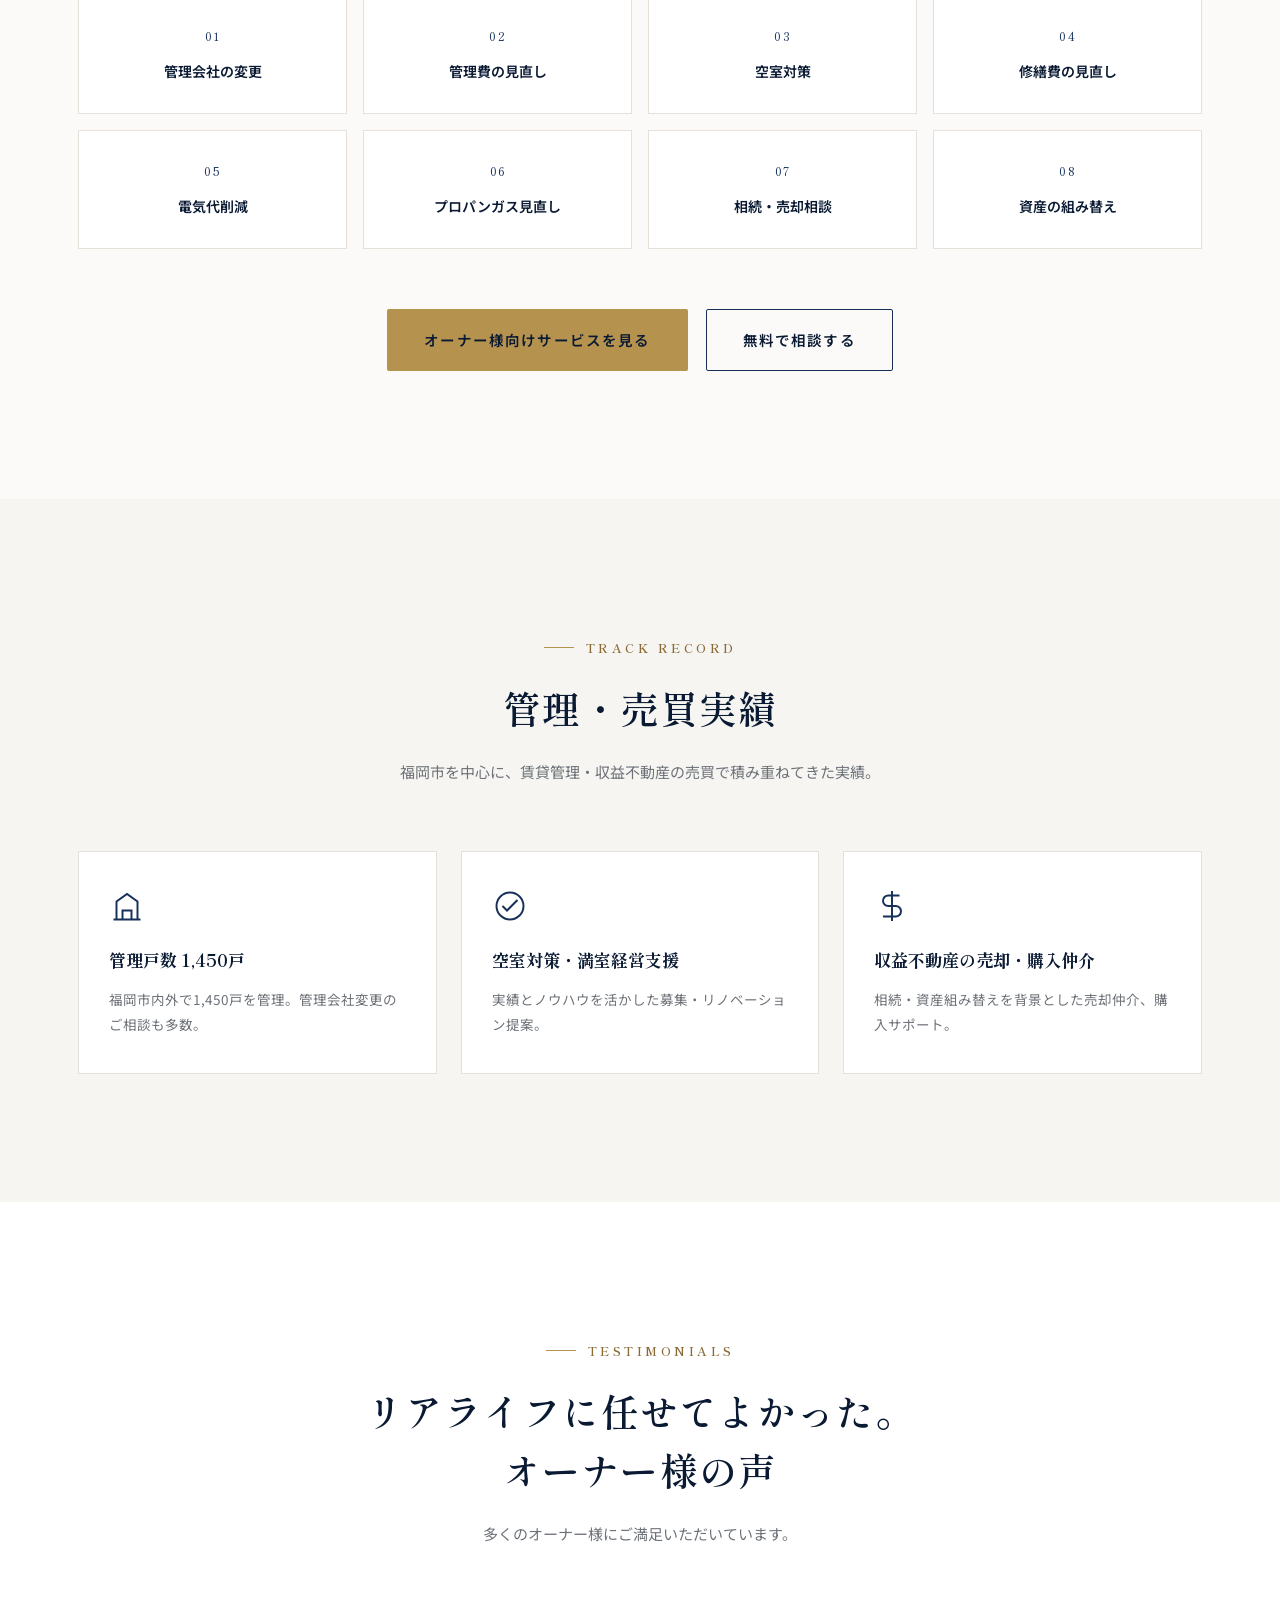
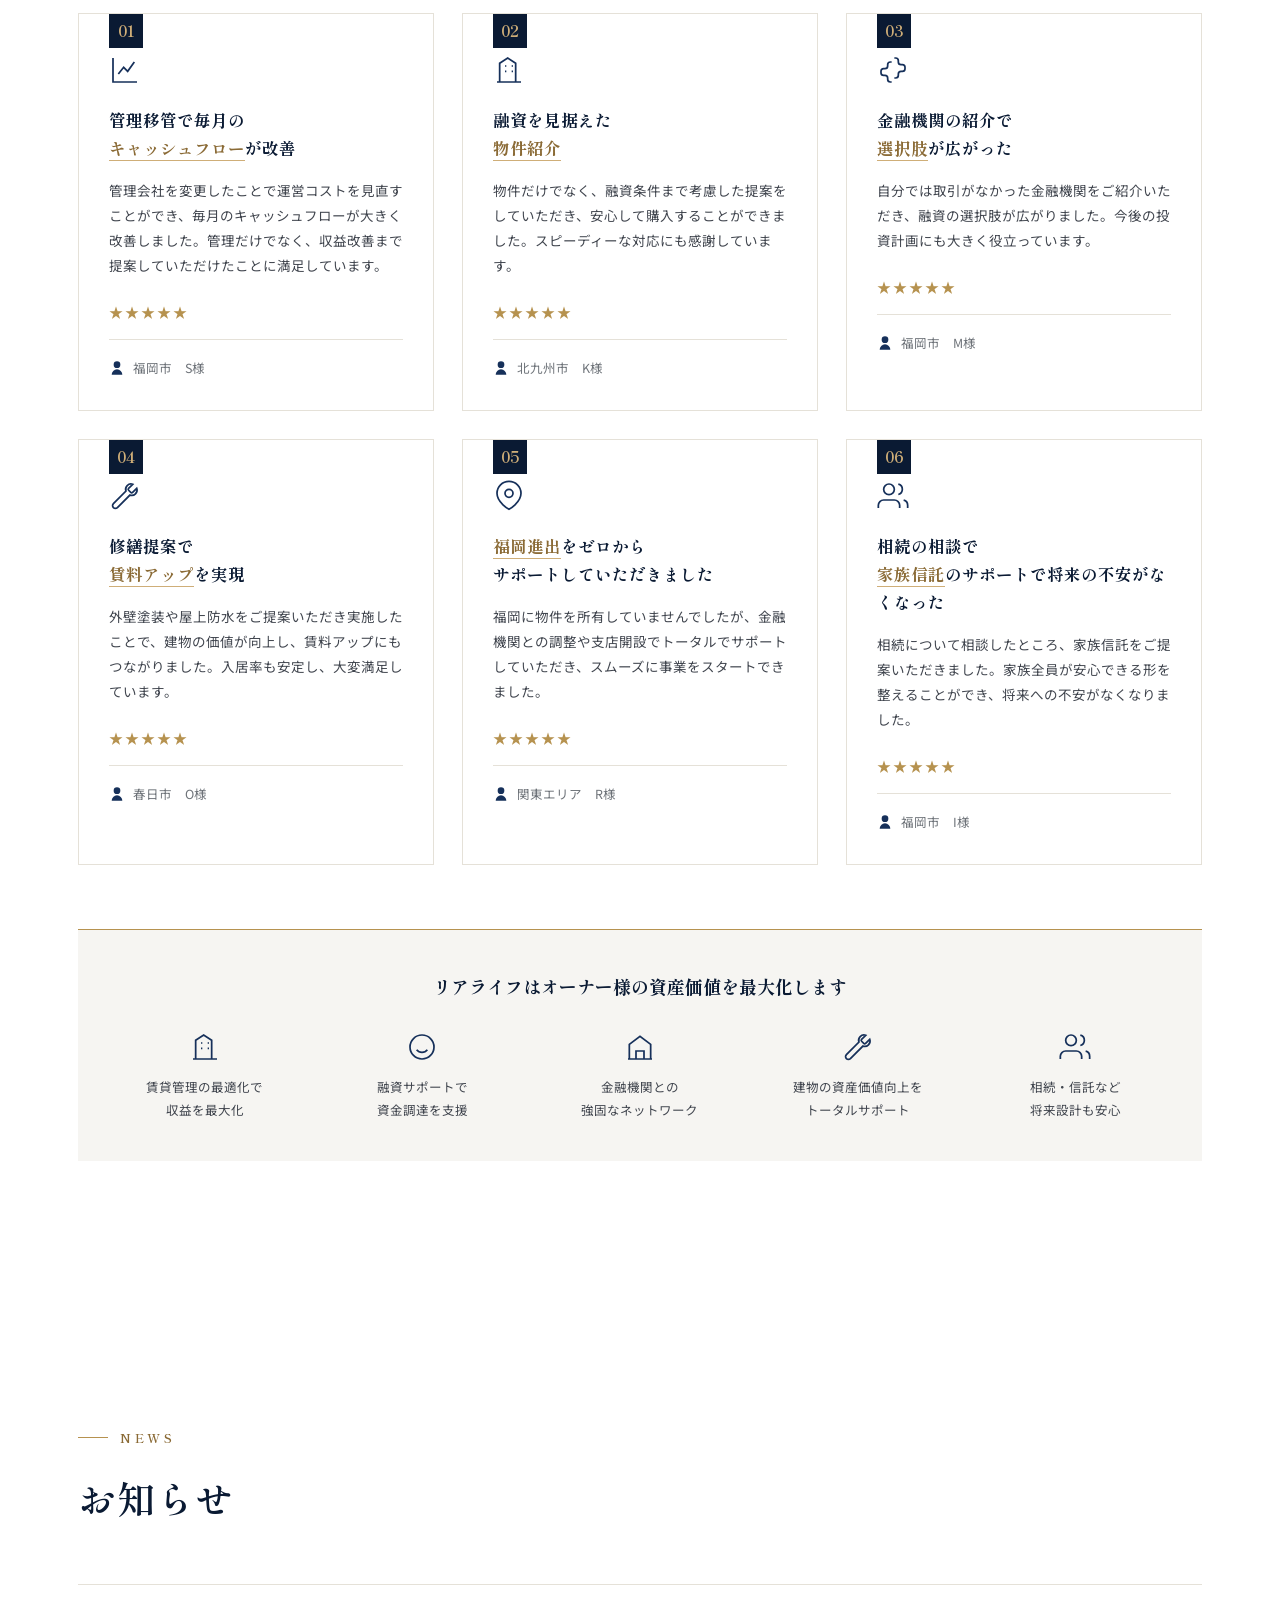
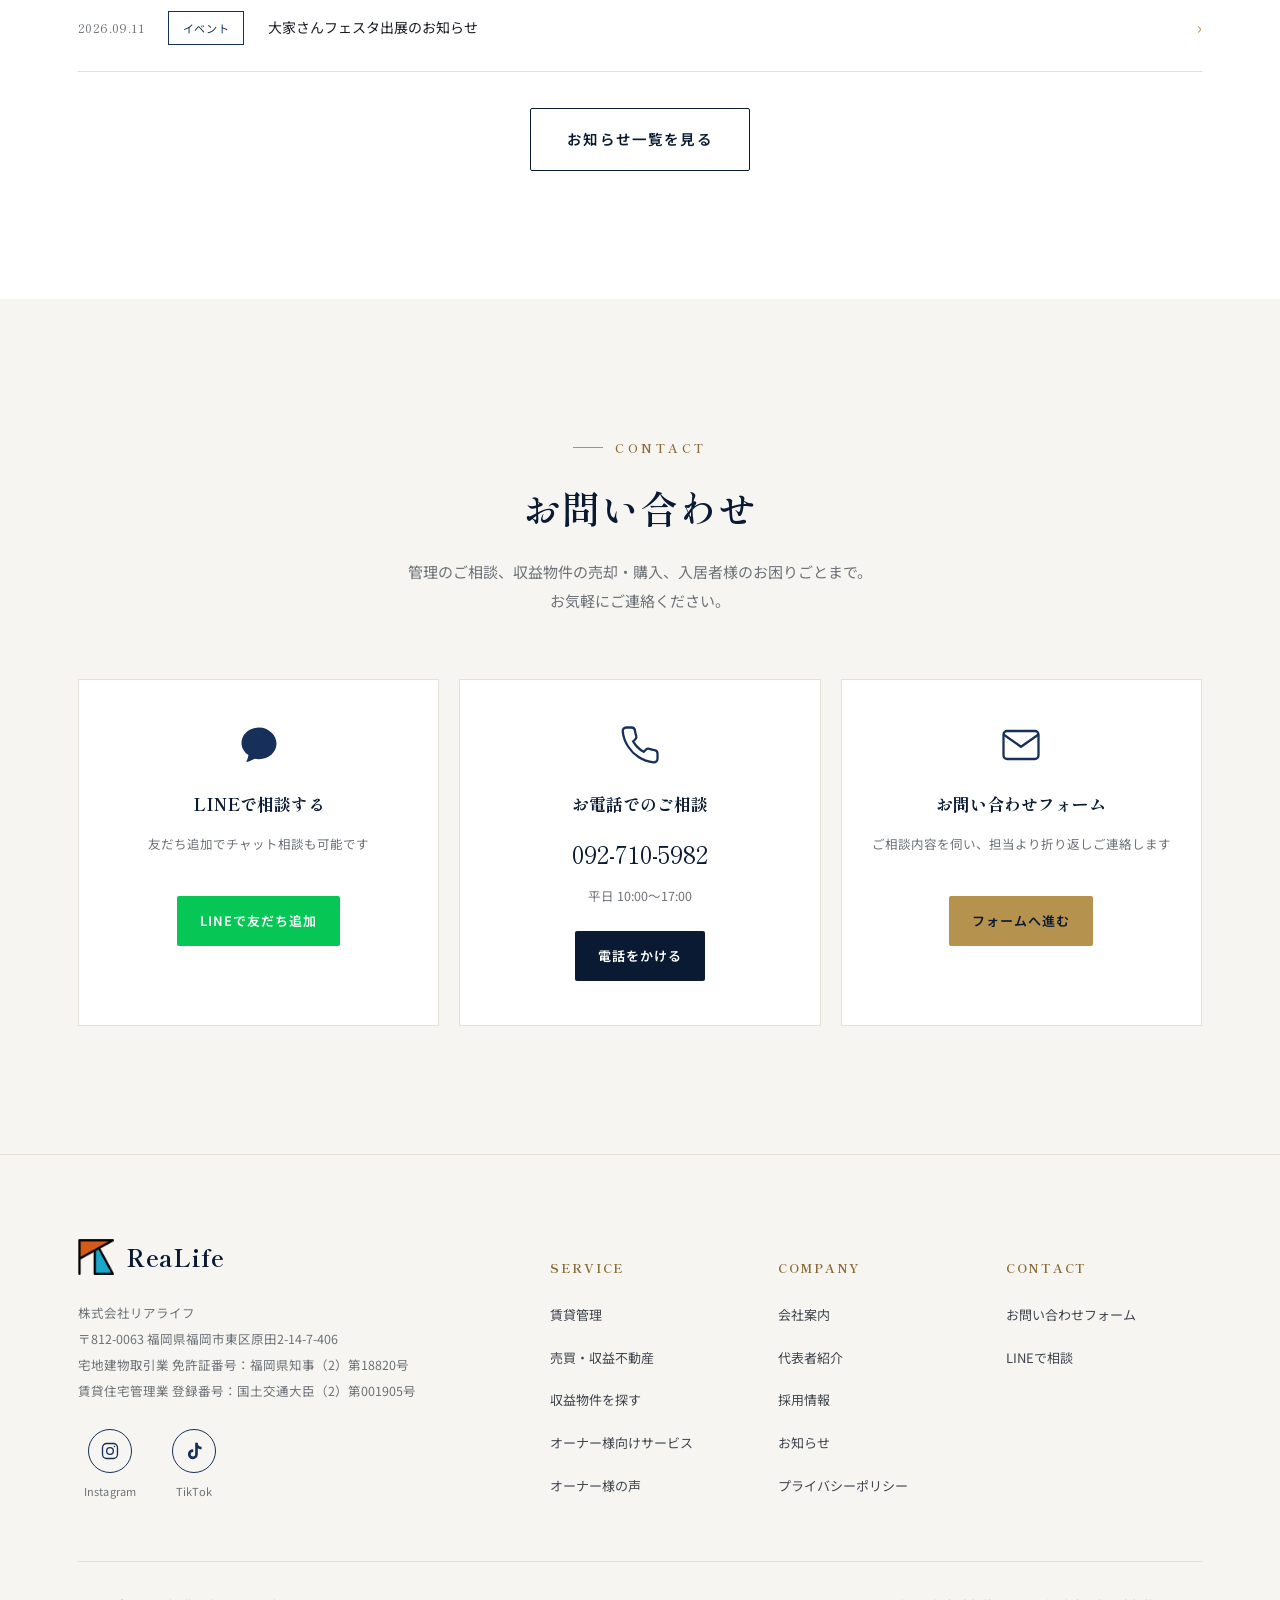
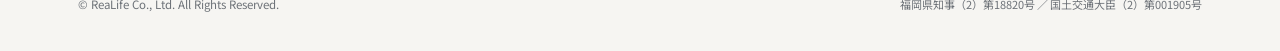
==== commit 690f4e17: "Top page: revalidate the listing data on every load (cache: no-cache) so new listings appear immedia" ====
--- a/index.html
+++ b/index.html
@@ -718,6 +718,6 @@
   <svg viewBox="0 0 24 24" fill="none" stroke="currentColor" stroke-width="2"><path d="M18 15l-6-6-6 6"/></svg>
 </button>
 
-<script src="assets/js/main.js?v=8"></script>
+<script src="assets/js/main.js?v=9"></script>
 </body>
 </html>
